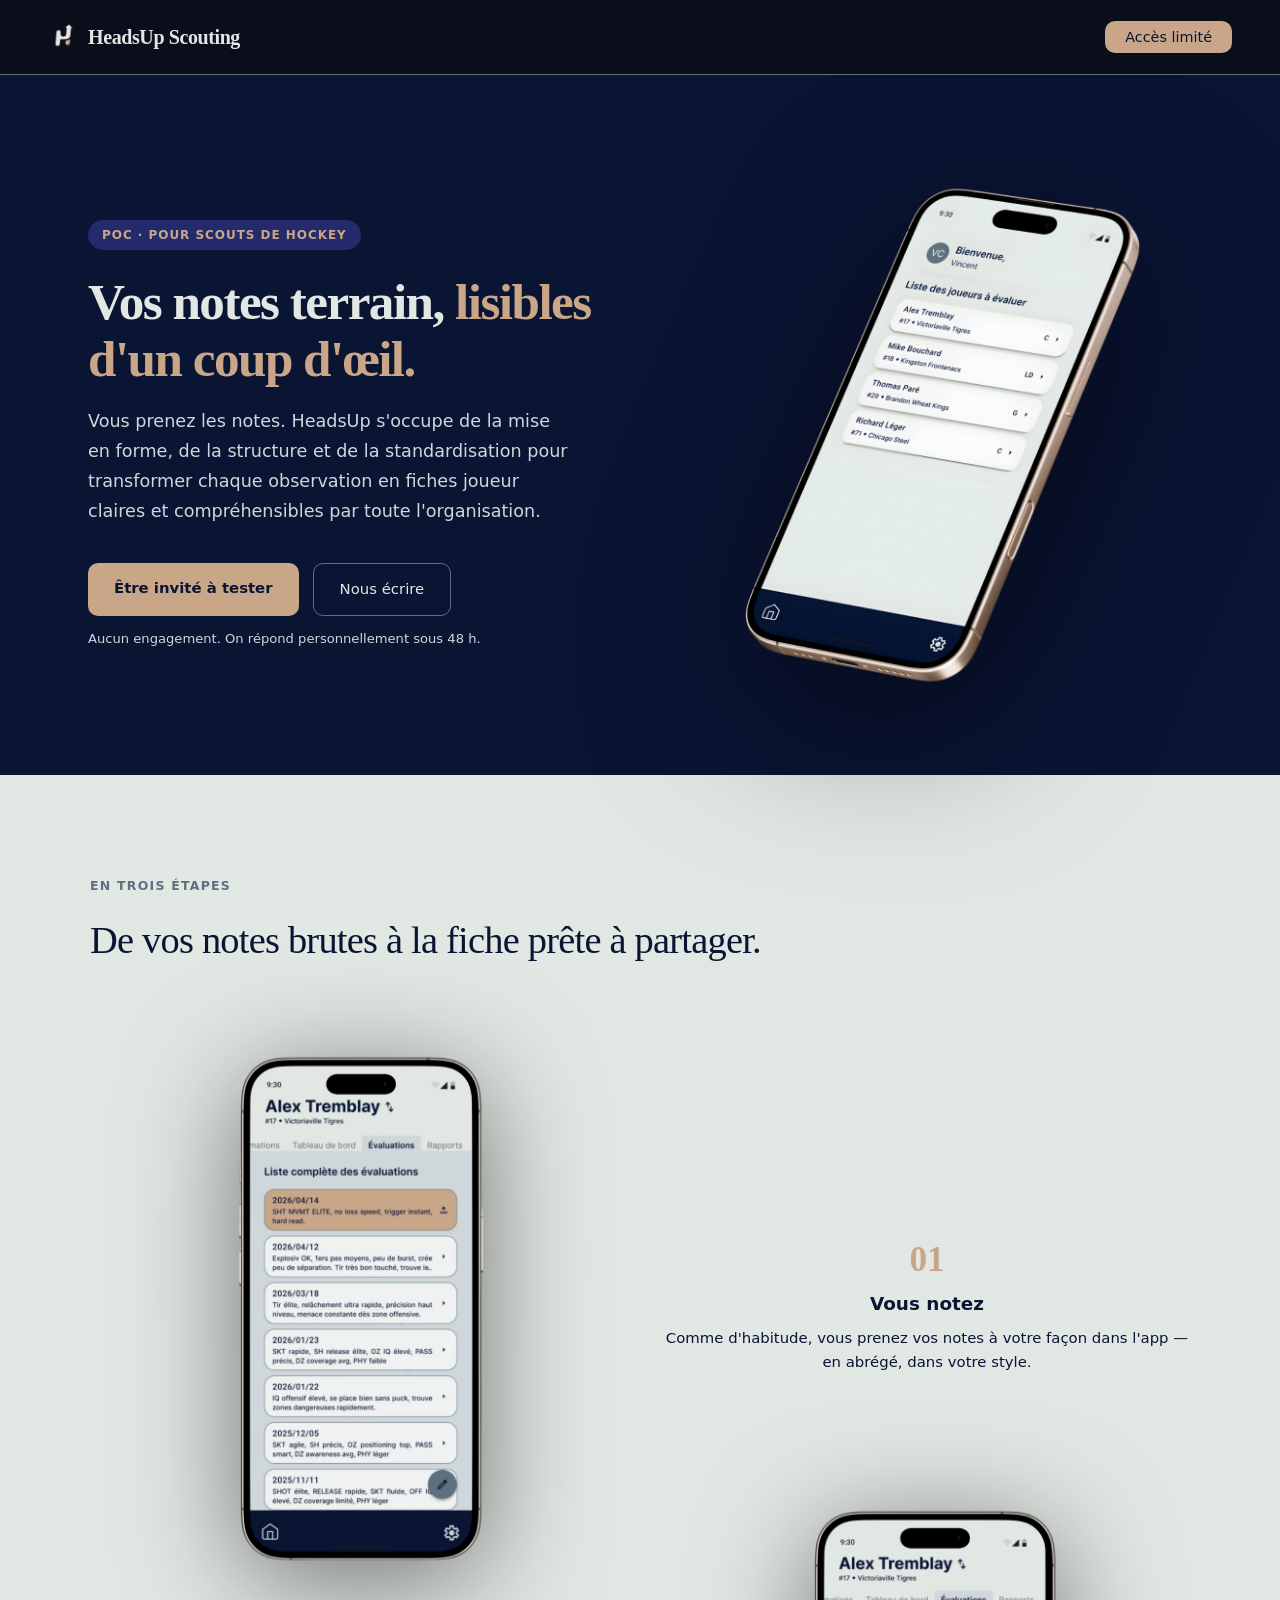
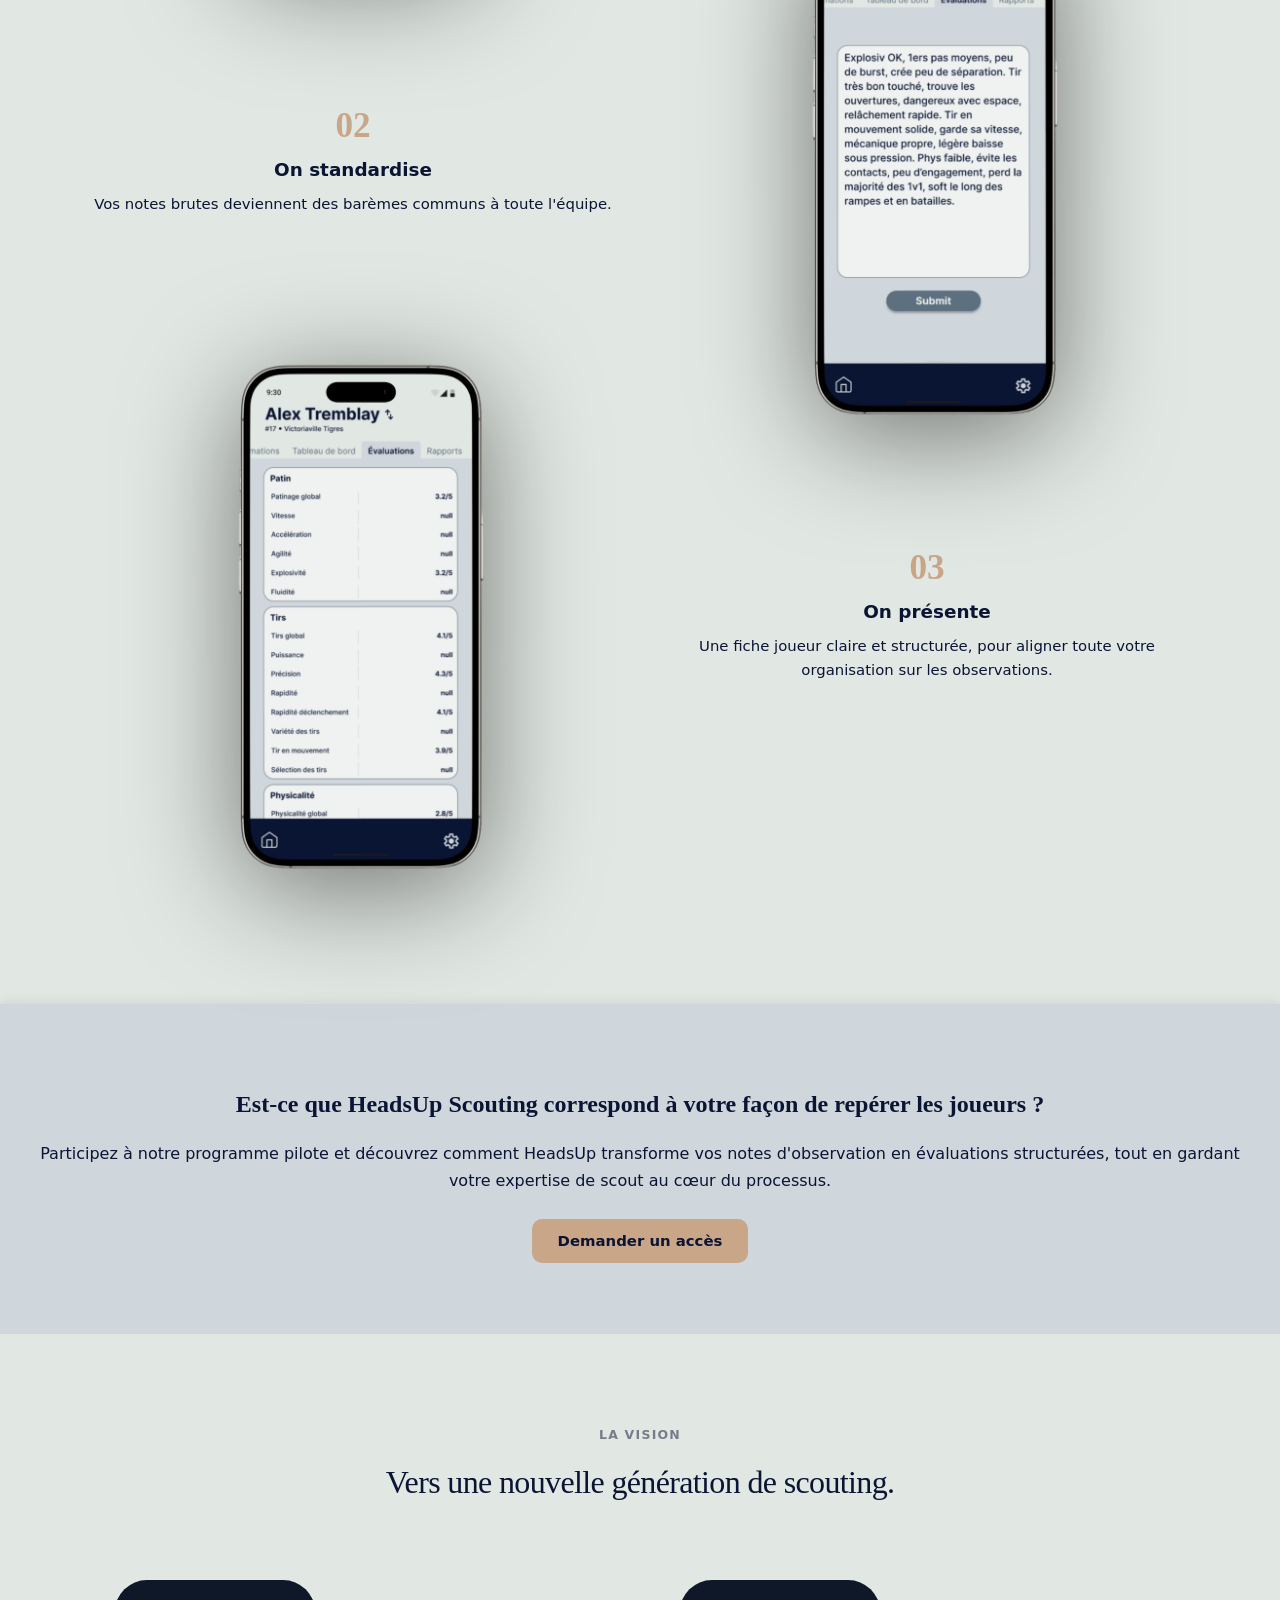
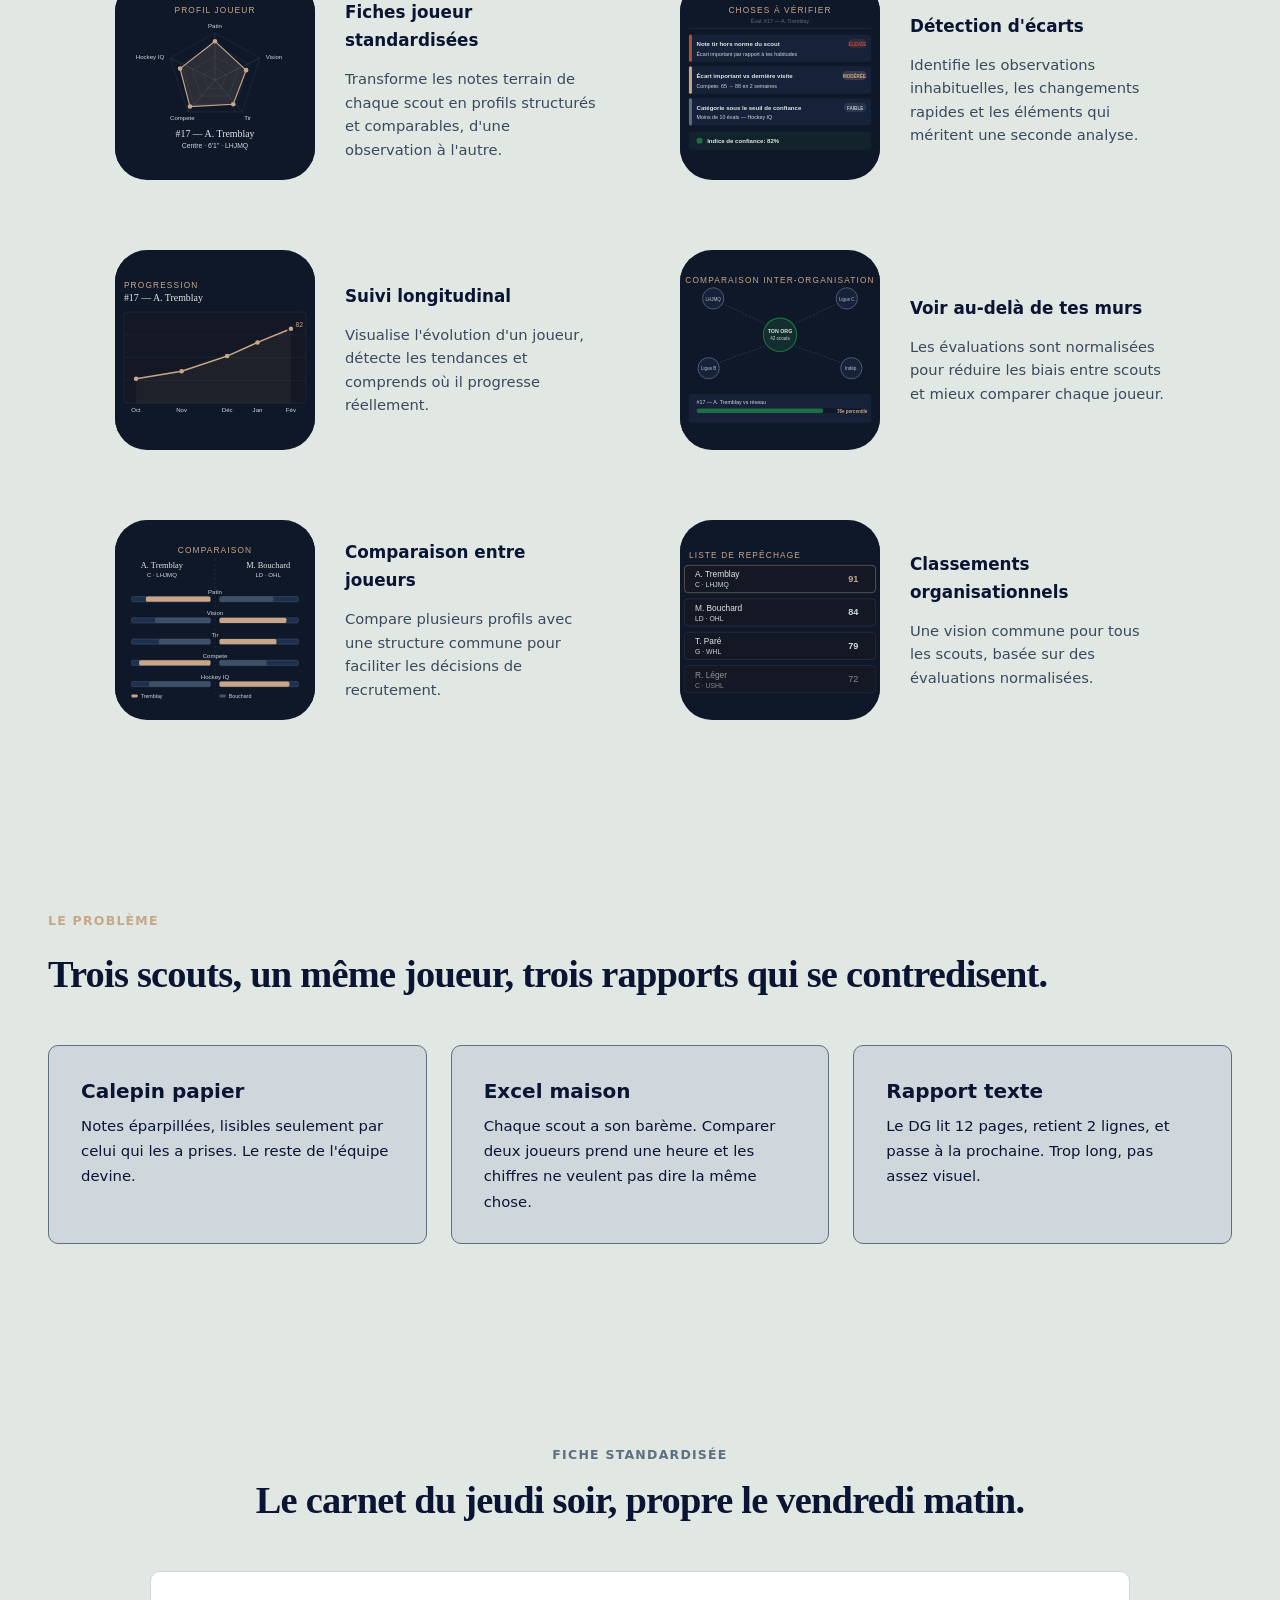
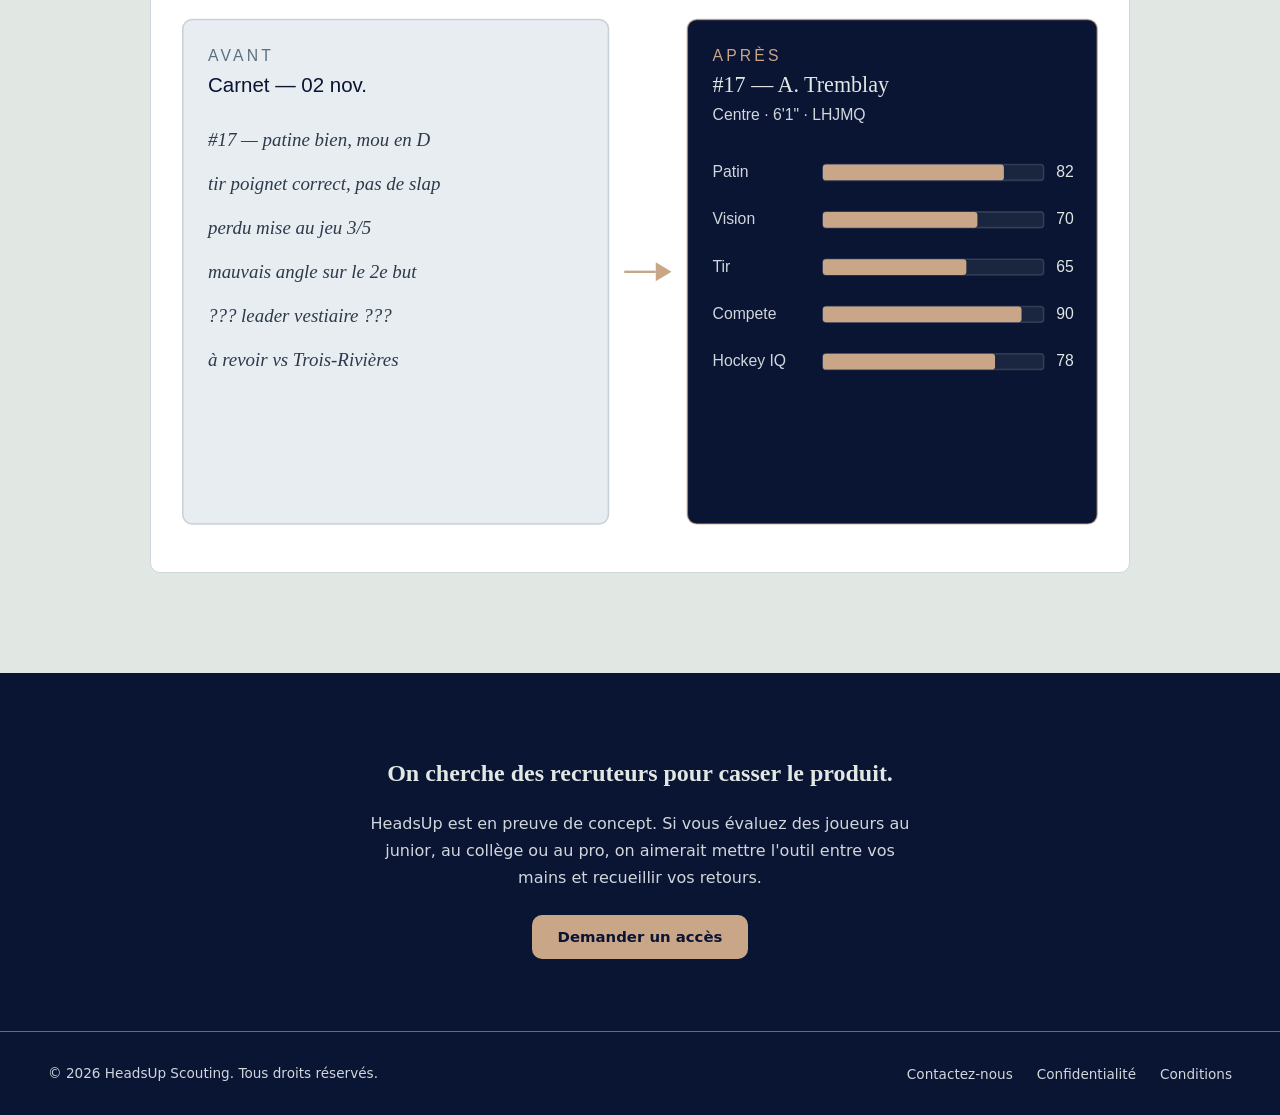
==== index.html @ a38ce92a "fix/landingPageRemovedSlideShow" ====
<!DOCTYPE html>
<html lang="fr">
<head>
  <meta charset="UTF-8" />
  <meta name="viewport" content="width=device-width, initial-scale=1.0" />
  <title>HeadsUp Scouting</title>
  <link rel="stylesheet" href="client/css/base.css">
  <link rel="stylesheet" href="client/css/landing.css">
  <link rel="icon" href="client/image/Favicon180x180.png">
</head>
<body>

  <nav>
    <a class="logo" href="index.html">
      <img src="client/image/HUSDarkSmallTransparentLogo.png" alt="HeadsUp Scouting logo">
      HeadsUp Scouting
    </a>
    <ul class="nav-links">
      <li><a href="request-access.html" class="nav-cta">Accès limité</a></li>
    </ul>
  </nav>

  <!-- ═══ HERO ═══════════════════════════════════════════════════════ -->
  <section class="hero-split">
    <div class="hero-content">
      <div class="badge">POC · Pour scouts de hockey</div>
      <h1>Vos notes terrain, <span>lisibles d'un coup d'œil.</span></h1>
      <p>Vous prenez les notes. HeadsUp s'occupe de la mise en forme, de la structure et de la standardisation pour transformer chaque observation en fiches joueur claires et compréhensibles par toute l'organisation.</p>
      <div class="cta-group">
        <a href="request-access.html" class="btn-primary">Être invité à tester</a>
        <a href="contact.html" class="btn-secondary">Nous écrire</a>
      </div>
      <p class="hero-note">Aucun engagement. On répond personnellement sous 48 h.</p>
    </div>
    <div class="hero-visual">
      <img src="client/image/Phone_Home_Page.png" alt="Aperçu de l'application HeadsUp Scouting" class="hero-phone" />
    </div>
  </section>
  

  <hr />

    <!-- ═══ COMMENT ═════════════════════════════════════════════════════ -->
  <section class="section section--dark" id="comment">
    <div class="section-label">En trois étapes</div>
    <div class="section-title">De vos notes brutes à la fiche prête à partager.</div>
    <div class="steps-flow">
 
      <div class="step">
        <img class="step-img step-img--left" src="client/image/listEval.png" alt="Étape prise de notes" />
        <div class="step-text">
          <div class="step-num">01</div>
          <h3>Vous notez</h3>
          <p>Comme d'habitude, vous prenez vos notes à votre façon dans l'app — en abrégé, dans votre style.</p>
        </div>
      </div>
 
      <div class="step">
        <div class="step-text">
          <div class="step-num">02</div>
          <h3>On standardise</h3>
          <p>Vos notes brutes deviennent des barèmes communs à toute l'équipe.</p>
        </div>
        <img class="step-img step-img--right" src="client/image/raw.png" alt="Étape standardisation" />
      </div>
 
      <div class="step">
        <img class="step-img step-img--left" src="client/image/rawReview.png" alt="Étape présentation" />
        <div class="step-text">
          <div class="step-num">03</div>
          <h3>On présente</h3>
          <p>Une fiche joueur claire et structurée, pour aligner toute votre organisation sur les observations.</p>
        </div>
      </div>
    </div>
  </section>
 
  <hr />

    <!-- ═══ CTA ══════════════════════════════════════════════════════════ -->
  <section class="cta-band-light">
    <div class="cta-content">
      <h2><strong>Est-ce que HeadsUp Scouting correspond à votre façon de repérer les joueurs ?</strong></h2>
      <p>Participez à notre programme pilote et découvrez comment HeadsUp transforme vos notes d'observation en évaluations structurées, tout en gardant votre expertise de scout au cœur du processus.</p>
      <a href="request-access.html" class="btn-primary">Demander un accès</a>
    </div>
  </section>
    
  <hr />

<!-- ═══ VISION FEATURES ═════════════════════════════════════ -->

<section class="vision-section">
  <div class="vision-label">
    La vision
  </div>
  <div class="vision-title">
    Vers une nouvelle génération de scouting.
  </div>
  <div class="features-grid">
    <!-- FEATURE 1 -->
    <div class="feature-card">
      <div class="feature-visual">
        <div class="feature-circle">
          <!-- TON SVG RADAR ICI -->
              <svg viewBox="0 0 280 220" xmlns="http://www.w3.org/2000/svg" style="width:100%;display:block;">
                <rect width="280" height="220" fill="#0F1829"/>
                <text x="140" y="22" text-anchor="middle" font-size="11" fill="#C9A688" font-family="Inter,sans-serif" letter-spacing="1.5">PROFIL JOUEUR</text>
 
                <!-- Centre -->
                <!-- Axes (branches) du centre vers chaque sommet -->
                <!-- cx=140, cy=110 (centre décalé vers le haut pour laisser place au texte bas) -->
                <!-- 5 axes : haut, droite-haut, droite-bas, gauche-bas, gauche-haut -->
                <!-- Rayon max = 62 -->
                <!-- Points (angle de départ = -90°, sens horaire) :
                     Patin     : 140, 48   (top)
                     Vision    : 199, 81   (+72°)
                     Tir       : 176, 152  (+144°)
                     Compete   : 104, 152  (+216°)
                     Hockey IQ : 81,  81   (+288°)
                -->
                <g stroke="#5D707F" stroke-opacity="0.35" stroke-width="1">
                  <line x1="140" y1="110" x2="140" y2="48"/>
                  <line x1="140" y1="110" x2="199" y2="81"/>
                  <line x1="140" y1="110" x2="176" y2="152"/>
                  <line x1="140" y1="110" x2="104" y2="152"/>
                  <line x1="140" y1="110" x2="81"  y2="81"/>
                </g>
 
                <!-- Cercles de référence (25%, 50%, 75%, 100%) -->
                <g fill="none" stroke="#5D707F" stroke-opacity="0.2" stroke-width="1">
                  <!-- 25% -->
                  <polygon points="140,94 155,103 149,121 131,121 125,103" />
                  <!-- 50% -->
                  <polygon points="140,79 170,96 159,131 121,131 110,96" />
                  <!-- 75% -->
                  <polygon points="140,63 184,89 168,142 112,142 96,89" />
                  <!-- 100% -->
                  <polygon points="140,48 199,81 176,152 104,152 81,81" />
                </g>
 
                <!-- Données joueur (approximation des scores: Patin 82, Vision 70, Tir 65, Compete 90, HockeyIQ 78) -->
                <!-- Interpolation linéaire sur r=62 : score/100 * 62 -->
                <!-- Patin 82  → r=50.8 : 140, 110-50.8 = 140,59  -->
                <!-- Vision 70 → r=43.4 : 140+43.4*sin72=140+41.3=181, 110-43.4*cos72=110-13.4=97 -->
                <!-- Tir 65    → r=40.3 : 140+40.3*sin144=140+23.7=164, 110+40.3*cos36... -->
                <!-- Utiliser coordonnées polaires exactes :
                     Patin 82: (140, 110-51) = (140,59)
                     Vision 70: (140+43*0.951, 110-43*0.309) = (181,97)
                     Tir 65: (140+40*0.588, 110+40*0.809) = (164,142)
                     Compete 90: (140-56*0.588, 110+56*0.809) = (107,155) → clamp à périmètre
                     HockeyIQ 78: (140-48*0.951, 110-48*0.309) = (94,95)
                -->
                <polygon
                  points="140,59 181,97 164,142 107,145 94,95"
                  fill="#C9A688" fill-opacity="0.15"
                  stroke="#C9A688" stroke-width="1.5"
                />
 
                <!-- Points sur les axes -->
                <circle cx="140" cy="59"  r="3" fill="#C9A688"/>
                <circle cx="181" cy="97"  r="3" fill="#C9A688"/>
                <circle cx="164" cy="142" r="3" fill="#C9A688"/>
                <circle cx="107" cy="145" r="3" fill="#C9A688"/>
                <circle cx="94"  cy="95"  r="3" fill="#C9A688"/>
 
                <!-- Labels axes -->
                <text x="140" y="41"  text-anchor="middle" font-size="8" fill="#D0D7DC" font-family="Inter,sans-serif">Patin</text>
                <text x="207" y="82"  text-anchor="start"  font-size="8" fill="#D0D7DC" font-family="Inter,sans-serif">Vision</text>
                <text x="183" y="163" text-anchor="middle" font-size="8" fill="#D0D7DC" font-family="Inter,sans-serif">Tir</text>
                <text x="97"  y="163" text-anchor="middle" font-size="8" fill="#D0D7DC" font-family="Inter,sans-serif">Compete</text>
                <text x="73"  y="82"  text-anchor="end"    font-size="8" fill="#D0D7DC" font-family="Inter,sans-serif">Hockey IQ</text>
 
                <!-- Nom joueur -->
                <text x="140" y="185" text-anchor="middle" font-size="13" fill="#E1E7E3" font-family="Georgia,serif">#17 — A. Tremblay</text>
                <text x="140" y="200" text-anchor="middle" font-size="9"  fill="#D0D7DC" font-family="Inter,sans-serif">Centre · 6'1" · LHJMQ</text>
              </svg>
        </div>
      </div>
      <div class="feature-content">
        <h3>
          Fiches joueur standardisées
        </h3>
        <p>
          Transforme les notes terrain de chaque scout
          en profils structurés et comparables,
          d'une observation à l'autre.
        </p>
      </div>
    </div>

    <!-- FEATURE 2 -->
    <div class="feature-card">
      <div class="feature-visual">
        <div class="feature-circle">
<svg viewBox="0 0 280 220" xmlns="http://www.w3.org/2000/svg" style="width:100%;display:block;">
                <rect width="280" height="220" fill="#0F1829"/>
                <text x="140" y="22" text-anchor="middle" font-size="11" fill="#C9A688" font-family="Inter,sans-serif" letter-spacing="1.5">CHOSES À VÉRIFIER</text>

                <!-- Sous-titre contextuel -->
                <text x="140" y="35" text-anchor="middle" font-size="7" fill="#5D707F" font-family="Inter,sans-serif">Éval. #17 — A. Tremblay</text>

                <!-- Ligne séparatrice -->
                <line x1="20" y1="42" x2="260" y2="42" stroke="#5D707F" stroke-opacity="0.25" stroke-width="1"/>

                <!-- Carte anomalie 1 : priorité élevée -->
                <g>
                  <rect x="20" y="50" width="240" height="36" rx="4" fill="#16213A"/>
                  <rect x="20" y="50" width="4" height="36" rx="2" fill="#B0503C"/>
                  <rect x="230" y="56" width="24" height="12" rx="6" fill="#B0503C" fill-opacity="0.2"/>
                  <text x="242" y="65" text-anchor="middle" font-size="6" fill="#B0503C" font-family="Inter,sans-serif" font-weight="600">ÉLEVÉE</text>
                  <text x="30" y="65" font-size="8" fill="#E1E7E3" font-family="Inter,sans-serif" font-weight="600">Note tir hors norme du scout</text>
                  <text x="30" y="78" font-size="7" fill="#D0D7DC" font-family="Inter,sans-serif">Écart important par rapport à tes habitudes</text>
                </g>

                <!-- Carte anomalie 2 : priorité modérée -->
                <g>
                  <rect x="20" y="92" width="240" height="36" rx="4" fill="#16213A"/>
                  <rect x="20" y="92" width="4" height="36" rx="2" fill="#C9A688"/>
                  <rect x="222" y="98" width="32" height="12" rx="6" fill="#C9A688" fill-opacity="0.2"/>
                  <text x="238" y="107" text-anchor="middle" font-size="6" fill="#C9A688" font-family="Inter,sans-serif" font-weight="600">MODÉRÉE</text>
                  <text x="30" y="107" font-size="8" fill="#E1E7E3" font-family="Inter,sans-serif" font-weight="600">Écart important vs dernière visite</text>
                  <text x="30" y="120" font-size="7" fill="#D0D7DC" font-family="Inter,sans-serif">Compete: 65 → 88 en 2 semaines</text>
                </g>

                <!-- Carte anomalie 3 : faible / à surveiller -->
                <g>
                  <rect x="20" y="134" width="240" height="36" rx="4" fill="#16213A"/>
                  <rect x="20" y="134" width="4" height="36" rx="2" fill="#5D707F"/>
                  <rect x="224" y="140" width="30" height="12" rx="6" fill="#5D707F" fill-opacity="0.25"/>
                  <text x="239" y="149" text-anchor="middle" font-size="6" fill="#B8C2C8" font-family="Inter,sans-serif" font-weight="600">FAIBLE</text>
                  <text x="30" y="149" font-size="8" fill="#E1E7E3" font-family="Inter,sans-serif" font-weight="600">Catégorie sous le seuil de confiance</text>
                  <text x="30" y="162" font-size="7" fill="#D0D7DC" font-family="Inter,sans-serif">Moins de 10 évals — Hockey IQ</text>
                </g>

                <!-- Bandeau confiance globale -->
                <rect x="20" y="178" width="240" height="24" rx="4" fill="#1D6F42" fill-opacity="0.15"/>
                <circle cx="34" cy="190" r="4" fill="#1D6F42"/>
                <text x="44" y="193" font-size="8" fill="#E1E7E3" font-family="Inter,sans-serif" font-weight="600">Indice de confiance: 82%</text>
              </svg>
        </div>
      </div>
      <div class="feature-content">
        <h3>
          Détection d'écarts
        </h3>
        <p>
          Identifie les observations inhabituelles,
          les changements rapides et les éléments
          qui méritent une seconde analyse.
        </p>
      </div>
    </div>

    <!-- FEATURE 3 -->
    <div class="feature-card">
      <div class="feature-visual">
        <div class="feature-circle">
          <svg viewBox="0 0 280 220" xmlns="http://www.w3.org/2000/svg" style="width:100%;display:block;">
                <rect width="280" height="220" fill="#0F1829"/>
                <text x="20" y="28" font-size="11" fill="#C9A688" font-family="Inter,sans-serif" letter-spacing="1.5">PROGRESSION</text>
                <text x="20" y="46" font-size="13" fill="#E1E7E3" font-family="Georgia,serif">#17 — A. Tremblay</text>
                <!-- Chart area -->
                <rect x="20" y="60" width="240" height="120" rx="4" fill="#141824" stroke="#5D707F" stroke-opacity="0.2"/>
                <!-- Grid lines -->
                <line x1="20" y1="90" x2="260" y2="90" stroke="#5D707F" stroke-opacity="0.15"/>
                <line x1="20" y1="120" x2="260" y2="120" stroke="#5D707F" stroke-opacity="0.15"/>
                <line x1="20" y1="150" x2="260" y2="150" stroke="#5D707F" stroke-opacity="0.15"/>
                <!-- Line chart -->
                <polyline points="36,148 96,138 156,118 196,100 240,82" fill="none" stroke="#C9A688" stroke-width="2" stroke-linejoin="round"/>
                <circle cx="36" cy="148" r="3" fill="#C9A688"/>
                <circle cx="96" cy="138" r="3" fill="#C9A688"/>
                <circle cx="156" cy="118" r="3" fill="#C9A688"/>
                <circle cx="196" cy="100" r="3" fill="#C9A688"/>
                <circle cx="240" cy="82" r="4" fill="#C9A688" stroke="#0F1829" stroke-width="2"/>
                <!-- Area fill -->
                <polygon points="36,148 96,138 156,118 196,100 240,82 240,180 36,180" fill="#C9A688" fill-opacity="0.06"/>
                <!-- Labels -->
                <text x="36" y="192" text-anchor="middle" font-size="8" fill="#D0D7DC" font-family="Inter,sans-serif">Oct</text>
                <text x="96" y="192" text-anchor="middle" font-size="8" fill="#D0D7DC" font-family="Inter,sans-serif">Nov</text>
                <text x="156" y="192" text-anchor="middle" font-size="8" fill="#D0D7DC" font-family="Inter,sans-serif">Déc</text>
                <text x="196" y="192" text-anchor="middle" font-size="8" fill="#D0D7DC" font-family="Inter,sans-serif">Jan</text>
                <text x="240" y="192" text-anchor="middle" font-size="8" fill="#D0D7DC" font-family="Inter,sans-serif">Fév</text>
                <text x="246" y="80" font-size="9" fill="#C9A688" font-family="Inter,sans-serif">82</text>
              </svg>
        </div>
      </div>
      <div class="feature-content">
        <h3>
          Suivi longitudinal
        </h3>
        <p>
          Visualise l'évolution d'un joueur,
          détecte les tendances et comprends
          où il progresse réellement.
        </p>
      </div>
    </div>

        <!-- FEATURE 6 -->
    <div class="feature-card">
      <div class="feature-visual">
        <div class="feature-circle">
              <svg viewBox="0 0 280 220" xmlns="http://www.w3.org/2000/svg" style="width:100%;display:block;">
                <rect width="280" height="220" fill="#0F1829"/>
                <text x="140" y="22" text-anchor="middle" font-size="11" fill="#C9A688" font-family="Inter,sans-serif" letter-spacing="1.5">COMPARAISON INTER-ORGANISATION</text>

                <!-- Noeud central : ton organisation -->
                <circle cx="140" cy="90" r="22" fill="#1D6F42" fill-opacity="0.25" stroke="#1D6F42" stroke-width="1.5"/>
                <text x="140" y="87" text-anchor="middle" font-size="7" fill="#E1E7E3" font-family="Inter,sans-serif" font-weight="600">TON ORG</text>
                <text x="140" y="97" text-anchor="middle" font-size="6" fill="#D0D7DC" font-family="Inter,sans-serif">42 scouts</text>

                <!-- Lignes de connexion vers autres organisations -->
                <g stroke="#5D707F" stroke-opacity="0.4" stroke-width="1" stroke-dasharray="3,2">
                  <line x1="120" y1="75" x2="62" y2="48"/>
                  <line x1="120" y1="105" x2="55" y2="128"/>
                  <line x1="160" y1="75" x2="218" y2="48"/>
                  <line x1="160" y1="105" x2="225" y2="128"/>
                </g>

                <!-- Noeuds organisations partenaires -->
                <circle cx="52" cy="42" r="14" fill="#16213A" stroke="#5D707F" stroke-width="1"/>
                <text x="52" y="45" text-anchor="middle" font-size="6" fill="#B8C2C8" font-family="Inter,sans-serif">LHJMQ</text>

                <circle cx="46" cy="134" r="14" fill="#16213A" stroke="#5D707F" stroke-width="1"/>
                <text x="46" y="137" text-anchor="middle" font-size="6" fill="#B8C2C8" font-family="Inter,sans-serif">Ligue B</text>

                <circle cx="228" cy="42" r="14" fill="#16213A" stroke="#5D707F" stroke-width="1"/>
                <text x="228" y="45" text-anchor="middle" font-size="6" fill="#B8C2C8" font-family="Inter,sans-serif">Ligue C</text>

                <circle cx="234" cy="134" r="14" fill="#16213A" stroke="#5D707F" stroke-width="1"/>
                <text x="234" y="137" text-anchor="middle" font-size="6" fill="#B8C2C8" font-family="Inter,sans-serif">Indép.</text>

                <!-- Barre de comparaison en bas -->
                <rect x="20" y="168" width="240" height="38" rx="4" fill="#16213A"/>
                <text x="30" y="181" font-size="7" fill="#D0D7DC" font-family="Inter,sans-serif">#17 — A. Tremblay vs réseau</text>

                <rect x="30" y="187" width="220" height="6" rx="3" fill="#0F1829"/>
                <rect x="30" y="187" width="167" height="6" rx="3" fill="#1D6F42"/>
                <text x="255" y="193" text-anchor="end" font-size="6" fill="#C9A688" font-family="Inter,sans-serif" font-weight="600">76e percentile</text>
              </svg>
        </div>
      </div>
      <div class="feature-content">
        <h3>
          Voir au-delà de tes murs
        </h3>
        <p>
         Les évaluations sont normalisées pour réduire les biais entre scouts et mieux comparer chaque joueur.
        </p>
      </div>
    </div>

    <!-- FEATURE 4 -->
    <div class="feature-card">
      <div class="feature-visual">
        <div class="feature-circle">
          <!-- SVG comparaison -->
                        <svg viewBox="0 0 280 220" xmlns="http://www.w3.org/2000/svg" style="width:100%;display:block;">
                <rect width="280" height="220" fill="#0F1829"/>
                <text x="140" y="22" text-anchor="middle" font-size="11" fill="#C9A688" font-family="Inter,sans-serif" letter-spacing="1.5">COMPARAISON</text>
                <!-- Deux colonnes joueurs -->
                <text x="70" y="42" text-anchor="middle" font-size="11" fill="#E1E7E3" font-family="Georgia,serif">A. Tremblay</text>
                <text x="70" y="54" text-anchor="middle" font-size="8" fill="#D0D7DC" font-family="Inter,sans-serif">C · LHJMQ</text>
                <text x="210" y="42" text-anchor="middle" font-size="11" fill="#E1E7E3" font-family="Georgia,serif">M. Bouchard</text>
                <text x="210" y="54" text-anchor="middle" font-size="8" fill="#D0D7DC" font-family="Inter,sans-serif">LD · OHL</text>
                <!-- Divider -->
                <line x1="140" y1="30" x2="140" y2="210" stroke="#5D707F" stroke-opacity="0.25" stroke-width="1" stroke-dasharray="3,3"/>
                <!-- Attributs + barres dos-à-dos -->
                <!-- Barres gauche : partent du centre (x=134) vers la gauche -->
                <!-- Barres droite : partent du centre (x=146) vers la droite -->
                <!-- Patin : Tremblay 82 > Bouchard 68 → Tremblay gagne -->
                <text x="140" y="76" text-anchor="middle" font-size="8" fill="#D0D7DC" font-family="Inter,sans-serif">Patin</text>
                <rect x="30" y="79" width="104" height="7" rx="2" fill="#1E3050" stroke="#5D707F" stroke-opacity="0.4"/>
                <rect x="49" y="79" width="85" height="7" rx="2" fill="#C9A688"/><!-- Tremblay 82, gagne, couleur accent, ancré à droite -->
                <rect x="146" y="79" width="104" height="7" rx="2" fill="#1E3050" stroke="#5D707F" stroke-opacity="0.4"/>
                <rect x="146" y="79" width="71" height="7" rx="2" fill="#5D707F" fill-opacity="0.5"/><!-- Bouchard 68, perd -->
 
                <!-- Vision : Tremblay 70 < Bouchard 85 → Bouchard gagne -->
                <text x="140" y="104" text-anchor="middle" font-size="8" fill="#D0D7DC" font-family="Inter,sans-serif">Vision</text>
                <rect x="30" y="107" width="104" height="7" rx="2" fill="#1E3050" stroke="#5D707F" stroke-opacity="0.4"/>
                <rect x="61" y="107" width="73" height="7" rx="2" fill="#5D707F" fill-opacity="0.5"/><!-- Tremblay 70, perd -->
                <rect x="146" y="107" width="104" height="7" rx="2" fill="#1E3050" stroke="#5D707F" stroke-opacity="0.4"/>
                <rect x="146" y="107" width="88" height="7" rx="2" fill="#C9A688"/><!-- Bouchard 85, gagne -->
 
                <!-- Tir : Tremblay 65 < Bouchard 72 → Bouchard gagne -->
                <text x="140" y="132" text-anchor="middle" font-size="8" fill="#D0D7DC" font-family="Inter,sans-serif">Tir</text>
                <rect x="30" y="135" width="104" height="7" rx="2" fill="#1E3050" stroke="#5D707F" stroke-opacity="0.4"/>
                <rect x="66" y="135" width="68" height="7" rx="2" fill="#5D707F" fill-opacity="0.5"/><!-- Tremblay 65, perd -->
                <rect x="146" y="135" width="104" height="7" rx="2" fill="#1E3050" stroke="#5D707F" stroke-opacity="0.4"/>
                <rect x="146" y="135" width="75" height="7" rx="2" fill="#C9A688"/><!-- Bouchard 72, gagne -->
 
                <!-- Compete : Tremblay 90 > Bouchard 60 → Tremblay gagne -->
                <text x="140" y="160" text-anchor="middle" font-size="8" fill="#D0D7DC" font-family="Inter,sans-serif">Compete</text>
                <rect x="30" y="163" width="104" height="7" rx="2" fill="#1E3050"stroke="#5D707F" stroke-opacity="0.4"/>
                <rect x="40" y="163" width="94" height="7" rx="2" fill="#C9A688"/><!-- Tremblay 90, gagne -->
                <rect x="146" y="163" width="104" height="7" rx="2" fill="#1E3050" stroke="#5D707F" stroke-opacity="0.4"/>
                <rect x="146" y="163" width="62" height="7" rx="2" fill="#5D707F" fill-opacity="0.5"/><!-- Bouchard 60, perd -->
 
                <!-- Hockey IQ : Tremblay 78 < Bouchard 88 → Bouchard gagne -->
                <text x="140" y="188" text-anchor="middle" font-size="8" fill="#D0D7DC" font-family="Inter,sans-serif">Hockey IQ</text>
                <rect x="30" y="191" width="104" height="7" rx="2" fill="#1E3050" stroke="#5D707F" stroke-opacity="0.4"/>
                <rect x="53" y="191" width="81" height="7" rx="2" fill="#5D707F" fill-opacity="0.5"/><!-- Tremblay 78, perd -->
                <rect x="146" y="191" width="104" height="7" rx="2" fill="#1E3050" stroke="#5D707F" stroke-opacity="0.4"/>
                <rect x="146" y="191" width="92" height="7" rx="2" fill="#C9A688" /><!-- Bouchard 88, gagne -->
                <!-- Légende -->
                <rect x="30" y="208" width="8" height="4" rx="1" fill="#C9A688"/>
                <text x="42" y="213" font-size="7" fill="#D0D7DC" font-family="Inter,sans-serif">Tremblay</text>
                <rect x="146" y="208" width="8" height="4" rx="1" fill="#5D707F" fill-opacity="0.7"/>
                <text x="158" y="213" font-size="7" fill="#D0D7DC" font-family="Inter,sans-serif">Bouchard</text>
              </svg>
        </div>
      </div>
      <div class="feature-content">
        <h3>
          Comparaison entre joueurs
        </h3>
        <p>
          Compare plusieurs profils avec
          une structure commune pour faciliter
          les décisions de recrutement.
        </p>
      </div>
    </div>

    <!-- FEATURE 5 -->
    <div class="feature-card">
      <div class="feature-visual">
        <div class="feature-circle">
          <svg viewBox="0 0 280 220" xmlns="http://www.w3.org/2000/svg" style="width:100%;display:block;">
                <rect width="280" height="220" fill="#0F1829"/>
                <text x="20" y="28" font-size="11" fill="#C9A688" font-family="Inter,sans-serif" letter-spacing="1.5">LISTE DE REPÊCHAGE</text>
                <g font-family="Inter,sans-serif">
                  <rect x="14" y="38" width="252" height="36" rx="5" fill="#141824" stroke="#C9A688" stroke-opacity="0.5"/>
                  <text x="28" y="54" font-size="11" fill="#E1E7E3">A. Tremblay</text>
                  <text x="28" y="67" font-size="9" fill="#D0D7DC">C · LHJMQ</text>
                  <text x="230" y="60" font-size="12" fill="#C9A688" font-weight="bold">91</text>
                  <rect x="14" y="82" width="252" height="36" rx="5" fill="#141824" stroke="#5D707F" stroke-opacity="0.3"/>
                  <text x="28" y="98" font-size="11" fill="#E1E7E3">M. Bouchard</text>
                  <text x="28" y="111" font-size="9" fill="#D0D7DC">LD · OHL</text>
                  <text x="230" y="104" font-size="12" fill="#D0D7DC" font-weight="bold">84</text>
                  <rect x="14" y="126" width="252" height="36" rx="5" fill="#141824" stroke="#5D707F" stroke-opacity="0.3"/>
                  <text x="28" y="142" font-size="11" fill="#E1E7E3">T. Paré</text>
                  <text x="28" y="155" font-size="9" fill="#D0D7DC">G · WHL</text>
                  <text x="230" y="148" font-size="12" fill="#D0D7DC" font-weight="bold">79</text>
                  <rect x="14" y="170" width="252" height="36" rx="5" fill="#141824" stroke="#5D707F" stroke-opacity="0.2"/>
                  <text x="28" y="186" font-size="11" fill="#E1E7E3" opacity="0.6">R. Léger</text>
                  <text x="28" y="199" font-size="9" fill="#D0D7DC" opacity="0.6">C · USHL</text>
                  <text x="230" y="192" font-size="12" fill="#D0D7DC" opacity="0.6">72</text>
                </g>
              </svg>
        </div>
      </div>
      <div class="feature-content">
        <h3>
          Classements organisationnels
        </h3>
        <p>
          Une vision commune pour tous les scouts,
          basée sur des évaluations normalisées.
        </p>
      </div>
    </div>
  </div>
</section>

 <hr />

  <!-- ═══ PROBLÈME ════════════════════════════════════════════════════ -->
  <section class="section-probleme" id="probleme">
    <div class="probleme-inner">
      <div class="probleme-header">
        <div class="section-label">Le problème</div>
        <h2 class="probleme-title">Trois scouts, un même joueur, trois rapports qui se contredisent.</h2>
      </div>
      <div class="probleme-cards">
        <div class="probleme-card">
          <h3>Calepin papier</h3>
          <p>Notes éparpillées, lisibles seulement par celui qui les a prises. Le reste de l'équipe devine.</p>
        </div>
        <div class="probleme-card">
          <h3>Excel maison</h3>
          <p>Chaque scout a son barème. Comparer deux joueurs prend une heure et les chiffres ne veulent pas dire la même chose.</p>
        </div>
        <div class="probleme-card">
          <h3>Rapport texte</h3>
          <p>Le DG lit 12 pages, retient 2 lignes, et passe à la prochaine. Trop long, pas assez visuel.</p>
        </div>
      </div>
    </div>
  </section>

  <hr />

  <!-- ═══ FICHE STANDARDISÉE ══════════════════════════════════════════ -->
  <section class="section-fiche" id="fiche">
    <div class="fiche-inner">
      <div class="section-label">Fiche standardisée</div>
      <h2 class="fiche-title">Le carnet du jeudi soir, propre le vendredi matin.</h2>
      <div class="fiche-svg">
        <svg viewBox="0 0 600 360" aria-hidden="true">
          <rect x="10" y="20" width="270" height="320" rx="6" fill="#E8EDF2" stroke="#BFC8D0" stroke-opacity="0.8"/>
          <text x="26" y="46" font-size="10" font-family="Inter, sans-serif" fill="#5D707F" letter-spacing="2">AVANT</text>
          <text x="26" y="66" font-size="13" font-family="Inter, sans-serif" fill="#0A1433">Carnet — 02 nov.</text>
          <g font-family="Georgia, serif" font-size="12" fill="#2C3A4A" font-style="italic">
            <text x="26" y="100">#17 — patine bien, mou en D</text>
            <text x="26" y="128">tir poignet correct, pas de slap</text>
            <text x="26" y="156">perdu mise au jeu 3/5</text>
            <text x="26" y="184">mauvais angle sur le 2e but</text>
            <text x="26" y="212">??? leader vestiaire ???</text>
            <text x="26" y="240">à revoir vs Trois-Rivières</text>
          </g>
          <g transform="translate(290, 170)">
            <line x1="0" y1="10" x2="20" y2="10" stroke="#C9A688" stroke-width="1.5"/>
            <polygon points="20,4 30,10 20,16" fill="#C9A688"/>
          </g>
          <rect x="330" y="20" width="260" height="320" rx="6" fill="#0A1433" stroke="#C9A688" stroke-opacity="0.6"/>
          <text x="346" y="46" font-size="10" font-family="Inter, sans-serif" fill="#C9A688" letter-spacing="2">APRÈS</text>
          <text x="346" y="66" font-size="14" font-family="Georgia, serif" fill="#E1E7E3">#17 — A. Tremblay</text>
          <text x="346" y="84" font-size="10" font-family="Inter, sans-serif" fill="#D0D7DC">Centre · 6'1" · LHJMQ</text>
          <g font-family="Inter, sans-serif" font-size="10">
            <g transform="translate(346, 110)">
              <text x="0" y="10" fill="#D0D7DC">Patin</text>
              <rect x="70" y="2" width="140" height="10" rx="2" fill="#1A2540" stroke="#5D707F" stroke-opacity="0.4"/>
              <rect x="70" y="2" width="114.8" height="10" rx="2" fill="#C9A688"/>
              <text x="218" y="10" fill="#E1E7E3">82</text>
            </g>
            <g transform="translate(346, 140)">
              <text x="0" y="10" fill="#D0D7DC">Vision</text>
              <rect x="70" y="2" width="140" height="10" rx="2" fill="#1A2540" stroke="#5D707F" stroke-opacity="0.4"/>
              <rect x="70" y="2" width="98" height="10" rx="2" fill="#C9A688"/>
              <text x="218" y="10" fill="#E1E7E3">70</text>
            </g>
            <g transform="translate(346, 170)">
              <text x="0" y="10" fill="#D0D7DC">Tir</text>
              <rect x="70" y="2" width="140" height="10" rx="2" fill="#1A2540" stroke="#5D707F" stroke-opacity="0.4"/>
              <rect x="70" y="2" width="91" height="10" rx="2" fill="#C9A688"/>
              <text x="218" y="10" fill="#E1E7E3">65</text>
            </g>
            <g transform="translate(346, 200)">
              <text x="0" y="10" fill="#D0D7DC">Compete</text>
              <rect x="70" y="2" width="140" height="10" rx="2" fill="#1A2540" stroke="#5D707F" stroke-opacity="0.4"/>
              <rect x="70" y="2" width="126" height="10" rx="2" fill="#C9A688"/>
              <text x="218" y="10" fill="#E1E7E3">90</text>
            </g>
            <g transform="translate(346, 230)">
              <text x="0" y="10" fill="#D0D7DC">Hockey IQ</text>
              <rect x="70" y="2" width="140" height="10" rx="2" fill="#1A2540" stroke="#5D707F" stroke-opacity="0.4"/>
              <rect x="70" y="2" width="109.2" height="10" rx="2" fill="#C9A688"/>
              <text x="218" y="10" fill="#E1E7E3">78</text>
            </g>
          </g>
        </svg>
      </div>

    </div>
  </section>
 
  <hr />

  <!-- ═══ CTA ══════════════════════════════════════════════════════════ -->
  <div class="cta-band">
    <h2>On cherche des recruteurs pour casser le produit.</h2>
    <p>HeadsUp est en preuve de concept. Si vous évaluez des joueurs au junior, au collège ou au pro, on aimerait mettre l'outil entre vos mains et recueillir vos retours.</p>
    <a href="request-access.html" class="btn-primary">Demander un accès</a>
  </div>

  <footer>
    <span>© 2026 HeadsUp Scouting. Tous droits réservés.</span>
    <ul class="footer-links">
      <li><a href="contact.html">Contactez-nous</a></li>
      <li><a href="privacy.html">Confidentialité</a></li>
      <li><a href="terms.html">Conditions</a></li>
    </ul>
  </footer>
</body>
</html>
---- client/css/base.css ----
:root {
  --bg: #0A1433;
  --surface: #141824;
  --border: #5D707F;
  --accent: #C9A688;
  --accent-dim: #232B6C;
  --text: #E1E7E3;
  --text-dark:#0A1433;
  --muted: #D0D7DC;
  --radius: 10px;
  --font-display: 'Georgia', serif;
  --font-body: system-ui, -apple-system, sans-serif;
}

*,
*::before,
*::after {
  box-sizing: border-box;
  margin: 0;
  padding: 0;
}

html {
    scroll-behavior: smooth;
    scroll-padding-top: 110px;
}

body {
  background: var(--bg);
  color: var(--text);
  font-family: var(--font-body);
  font-size: 16px;
  line-height: 1.7;
}

/* NAV */
nav {
  display: flex;
  justify-content: space-between;
  align-items: center;
  padding: 20px 48px;
  border-bottom: 1px solid var(--border);
  position: sticky;
  top: 0;
  background: rgba(11, 15, 25, 0.92);
  backdrop-filter: blur(12px);
  z-index: 100;
}

.logo {
  display: flex;
  align-items: center;
  gap: 10px;

  font-family: var(--font-display);
  font-size: 1.25rem;
  font-weight: bold;
  color: var(--text);
  text-decoration: none;
  letter-spacing: -0.02em;
}

.logo img {
  height: 30px;
  width: auto;
  display: block;
}


.nav-links {
  display: flex;
  gap: 32px;
  list-style: none;
}

.nav-links a {
  color: var(--muted);
  text-decoration: none;
  font-size: 0.9rem;
  transition: color 0.2s;
}

.nav-links a:hover {
  color: var(--text);
}

.nav-cta {
  background: var(--accent);
  color: var(--bg) !important;
  padding: 8px 20px;
  border-radius: var(--radius);
  font-weight: 500;
}

.nav-cta:hover {
  opacity: 0.88;
}

/* FOOTER */
footer {
  border-top: 1px solid var(--border);
  padding: 28px 48px;
  display: flex;
  justify-content: space-between;
  align-items: center;
  flex-wrap: wrap;
  gap: 12px;
}

footer span {
  color: var(--muted);
  font-size: 0.85rem;
}

.footer-links {
  display: flex;
  gap: 24px;
  list-style: none;
}

.footer-links a {
  color: var(--muted);
  text-decoration: none;
  font-size: 0.85rem;
  transition: color 0.2s;
}

.footer-links a:hover {
  color: var(--text);
}

/* FORM BASE (IMPORTANT pour contact.css) */
input,
select,
textarea {
  font-family: var(--font-body);
}

button {
  font-family: var(--font-body);
  cursor: pointer;
}

/* MOBILE */
@media (max-width: 768px) {
  nav {
    padding: 16px 20px;
  }

  .nav-links {
    display: none;
  }

  footer {
    flex-direction: column;
    text-align: center;
    padding: 24px 20px;
  }
}
---- client/css/landing.css ----
/* ══════════════════════════════════════════════════════
   HERO SPLIT
══════════════════════════════════════════════════════ */
.hero-split {
  max-width: 1200px;
  margin: 0 auto;
  padding: 100px 48px 80px;
  display: grid;
  grid-template-columns: 1fr 1fr;
  gap: 64px;
  align-items: center;
}

.hero-content {
  display: flex;
  flex-direction: column;
  align-items: flex-start;
  text-align: left;
}

.hero-content p {
  font-size: 1.1rem;
  color: var(--muted);
  max-width: 480px;
  margin: 0 0 36px;
}

.hero-content .hero-note {
  margin-top: 12px;
  font-size: 0.82rem;
  color: var(--muted);
  margin-bottom: 0;
}

.hero-visual {
  display: flex;
  justify-content: center;
  align-items: center;
}

.hero-phone {
  max-height: 560px;
  width: auto;
  max-width: 100%;
  filter: drop-shadow(0 40px 80px rgba(0,0,0,0.5));
}

/* ── Badge ── */
.badge {
  display: inline-block;
  background: var(--accent-dim);
  color: var(--accent);
  font-size: 0.75rem;
  font-weight: 600;
  letter-spacing: 0.08em;
  text-transform: uppercase;
  padding: 5px 14px;
  border-radius: 20px;
  margin-bottom: 24px;
}

h1 {
  font-family: var(--font-display);
  font-size: clamp(2.2rem, 4vw, 3.4rem);
  line-height: 1.1;
  letter-spacing: -0.03em;
  margin-bottom: 20px;
}

h1 span {
  color: var(--accent);
}

.cta-group {
  display: flex;
  gap: 14px;
  flex-wrap: wrap;
}

.btn-primary {
  background: var(--accent);
  color: var(--text-dark);
  padding: 13px 26px;
  border-radius: var(--radius);
  font-weight: 600;
  text-decoration: none;
  font-size: 0.93rem;
  transition: opacity 0.2s;
}

.btn-primary:hover { opacity: 0.85; }

.btn-secondary {
  background: transparent;
  color: var(--text);
  padding: 13px 26px;
  border-radius: var(--radius);
  border: 1px solid var(--border);
  font-weight: 500;
  text-decoration: none;
  font-size: 0.93rem;
}

.btn-secondary:hover { border-color: var(--accent); }

/* ══════════════════════════════════════════════════════
   VISION FEATURES
══════════════════════════════════════════════════════ */
.vision-section {

  background: var(--text);

  padding: 90px 48px;

}

.vision-label {
  text-align:center;
  font-size:.78rem;
  font-weight:600;
  text-transform:uppercase;
  letter-spacing:.1em;
  color:#0A1433;
  opacity:.5;
  margin-bottom:10px;
}

.vision-title {
  text-align:center;
  font-family:var(--font-display);
  font-size:clamp(1.5rem,2.5vw,2.2rem);
  color:#0A1433;
  letter-spacing:-.02em;
}

.features-grid {
  max-width:1050px;
  margin:70px auto 0;
  display:grid;
  grid-template-columns:repeat(2,1fr);
  gap:70px 80px;
}

.feature-card {
  display:flex;
  align-items:center;
  gap:30px;
}

.feature-circle {
  width:200px;
  height:200px;
  border-radius:16%;
  overflow:hidden;
  flex-shrink:0;
  background:#0F1829;
  padding-left: 15px;
  padding-right: 15px;
  padding-top: -15px;
  padding-bottom: -15px;
}

.feature-circle svg {
  width:100%;
  height:100%;
  transform:scale(1.25);
}

.feature-content h3 {
  margin:0 0 12px;
  color:#0A1433;
  font-size:1.05rem;
}

.feature-content p {
  margin:0;
  color:#3A4A5C;
  font-size:.92rem;
  line-height:1.6;
}

@media(max-width:900px){
  .features-grid {
    grid-template-columns:1fr;
    gap:45px;
  }
}

@media(max-width:600px){
  .vision-section {
    padding:70px 24px;
  }
  .feature-card {
    gap:20px;
  }
  .feature-circle {
    width:90px;
    height:90px;
  }
}

/* ══════════════════════════════════════════════════════
   SECTION PROBLÈME — titre à gauche, cards à droite
══════════════════════════════════════════════════════ */
.section-probleme {
  background: var(--text);
  padding: 100px 48px;
}

.probleme-inner {
  max-width: 1400px;
  margin: 0 auto;
  display: flex;
  flex-direction: column;
  gap: 48px;
}

.probleme-cards {
  display: grid;
  grid-template-columns: repeat(3, 1fr);
  gap: 24px;
  border: none;
  overflow: visible;
}

.probleme-header .section-label {
  font-size: 0.78rem;
  font-weight: 600;
  text-transform: uppercase;
  letter-spacing: 0.1em;
  color: var(--accent);
  margin-bottom: 20px;
}

.probleme-title {
  max-width: 100%; /* ou 100% si tu veux vraiment toute la largeur */
  font-family: var(--font-display);
  font-size: clamp(1.8rem, 3vw, 2.4rem);
  letter-spacing: -0.02em;
  line-height: 1.2;
  color: var(--bg);
}



.probleme-card {
  background: var(--muted);
  padding: 28px 32px;
  border: 1px solid var(--border);
  border-radius: var(--radius);
}

.probleme-card h3 {
  font-size: 1.25rem;
  margin-bottom: 6px;
  color: var(--bg);
}

.probleme-card p {
  color: var(--bg);
  font-size: 0.93rem;
}


/* ══════════════════════════════════════════════════════
   SECTION FICHE — centré, SVG pleine largeur
══════════════════════════════════════════════════════ */
.section-fiche {
  background: var(--text);
  padding: 100px 48px;
}

.fiche-inner {
  max-width: 980px;
  margin: 0 auto;
  text-align: center;
}

.section-fiche .section-label {
  font-size: 0.78rem;
  font-weight: 600;
  text-transform: uppercase;
  letter-spacing: 0.1em;
  color: var(--border);
  margin-bottom: 12px;
}

.fiche-title {
  font-family: var(--font-display);
  font-size: clamp(1.6rem, 3vw, 2.4rem);
  letter-spacing: -0.02em;
  color: #0A1433;
  margin-bottom: 48px;
  line-height: 1.2;
}

.fiche-svg {
  background: #fff;
  border: 1px solid #D0D7DC;
  border-radius: var(--radius);
  padding: 16px;
}

.fiche-svg svg {
  width: 100%;
  display: block;
}


/* ══════════════════════════════════════════════════════
   SECTION STEPS — gardé, dark bg
══════════════════════════════════════════════════════ */
.section--dark {
  background: var(--text);
  padding: 100px 48px;
}

.section--dark .section-label {
  font-size: 0.78rem;
  font-weight: 600;
  text-transform: uppercase;
  letter-spacing: 0.1em;
  color: var(--accent);
  margin-bottom: 12px;
  max-width: 1100px;
  margin-left: auto;
  margin-right: auto;
  color: var(--border);
}

.section--dark .section-title {
  font-family: var(--font-display);
  font-size: clamp(1.6rem, 3vw, 2.4rem);
  letter-spacing: -0.02em;
  margin-bottom: 48px;
  max-width: 1100px;
  margin-left: auto;
  margin-right: auto;
  color: #0A1433;
}

.section--dark .steps-flow {
  max-width: 1100px;
  margin: 0 auto;
}


@media (max-width: 900px) {
  .probleme-inner {
    grid-template-columns: 1fr;
    gap: 40px;
  }

  .section-probleme,
  .section-fiche,
  .section--dark {
    padding: 60px 20px;
  }
}


/* ══════════════════════════════════════════════════════
   ÉTAPES — img alternée gauche/droite, steps décalés
══════════════════════════════════════════════════════ */
.steps-flow {
  display: flex;
  flex-direction: column;
  gap: 0;
}

.step {
  display: grid;
  grid-template-columns: 1fr 1fr;
  align-items: center;
  gap: 48px;
  padding: 24px 0;
}

.step:nth-child(1) { margin-top: 0; }
.step:nth-child(2) { margin-top: -120px; }
.step:nth-child(3) { margin-top: -120px; }

/* Img à gauche = ordre naturel, img à droite = img en 2e */
.step-img--right {
  order: 2;
}

.step-img--left {
  order: 1;
}

.step-img--right ~ .step-text {
  order: 1;
}

.step-img--left ~ .step-text,
.step-text:has(~ .step-img--right) {
  order: 1;
}

.step-img {
  display: block;
  max-height: 580px;
  width: auto;
  max-width: 100%;
  filter: drop-shadow(0 20px 56px rgba(0,0,0,0.5));
  justify-self: center;
}

.step-text {
  text-align: center;
}

.step-num {
  font-family: var(--font-display);
  font-size: 2.2rem;
  color: var(--accent);
  font-weight: bold;
  line-height: 1;
  margin-bottom: 10px;
}

.step-text h3 {
  color: var(--bg);
  font-size: 1.15rem;
  margin-bottom: 8px;
}

.step-text p {
  color: var(--bg);
  font-size: 0.93rem;
  line-height: 1.6;
}

@media (max-width: 820px) {
  .step {
    grid-template-columns: 1fr;
    text-align: left;
    padding: 32px 0;
  }

  .step:nth-child(2),
  .step:nth-child(3) { margin-top: 0; }

  .step-img--left,
  .step-img--right {
    order: 0;
  }

  .step-text {
    text-align: left;
    order: 1 !important;
  }
}


/* ══════════════════════════════════════════════════════
   CTA BAND + FOOTER
══════════════════════════════════════════════════════ */
hr {
  border: none;
}

.cta-band,
.cta-band-light {
  text-align: center;
  padding: 80px 24px;
  margin: 0 auto;
}

.cta-band {
  max-width: 600px;
}

.cta-band-light {
  background-color: var(--muted);
  padding: 80px 24px;
  box-shadow: 0 -2px 12px rgba(0, 0, 0, 0.08);
}

.cta-content {
  margin: 0 auto;
  text-align: center;
}

/* Titres */
.cta-band h2,
.cta-band-light h2 {
  font-family: var(--font-display);
  margin-bottom: 16px;
}

.cta-band h2 {
  color: var(--text);
}

.cta-band-light h2 {
  color: var(--bg);
}

/* Paragraphes */
.cta-band p {
  color: var(--muted);
  margin-bottom: 32px;
}

.cta-band-light p {
  color: var(--bg);
  margin-bottom: 32px;
}


/* ══════════════════════════════════════════════════════
   RESPONSIVE
══════════════════════════════════════════════════════ */
@media (max-width: 900px) {
  .hero-split {
    grid-template-columns: 1fr;
    text-align: center;
  }

  .hero-content {
    align-items: center;
  }

  .hero-phone {
    max-height: 380px;
  }

  .slide {
    grid-template-columns: 1fr;
    text-align: center;
  }

  .slide-visual {
    display: flex;
    justify-content: center;
  }

  .slide-mock {
    max-width: 280px;
  }

   .probleme-cards {
    grid-template-columns: 1fr;
  }

  .step:nth-child(2),
  .step:nth-child(3) {
    margin-top: 0;
  }

  .hero-split,
  .vision-section,
  .section-probleme,
  .section-fiche,
  .section--dark {
    padding: 60px 20px;
  }

 .step {
    gap: 24px;
  }

  .step-img {
    max-height: 320px;
  }

}

@media (max-width: 640px) {
  .vision-section,
  .section--dark,
  .section--light {
    padding: 60px 20px;
  }


  @media (max-height: 500px) and (max-width: 900px) {
  .hero-split {
    padding: 40px 20px;
  }

  .hero-phone {
    max-height: 260px;
  }
}

}
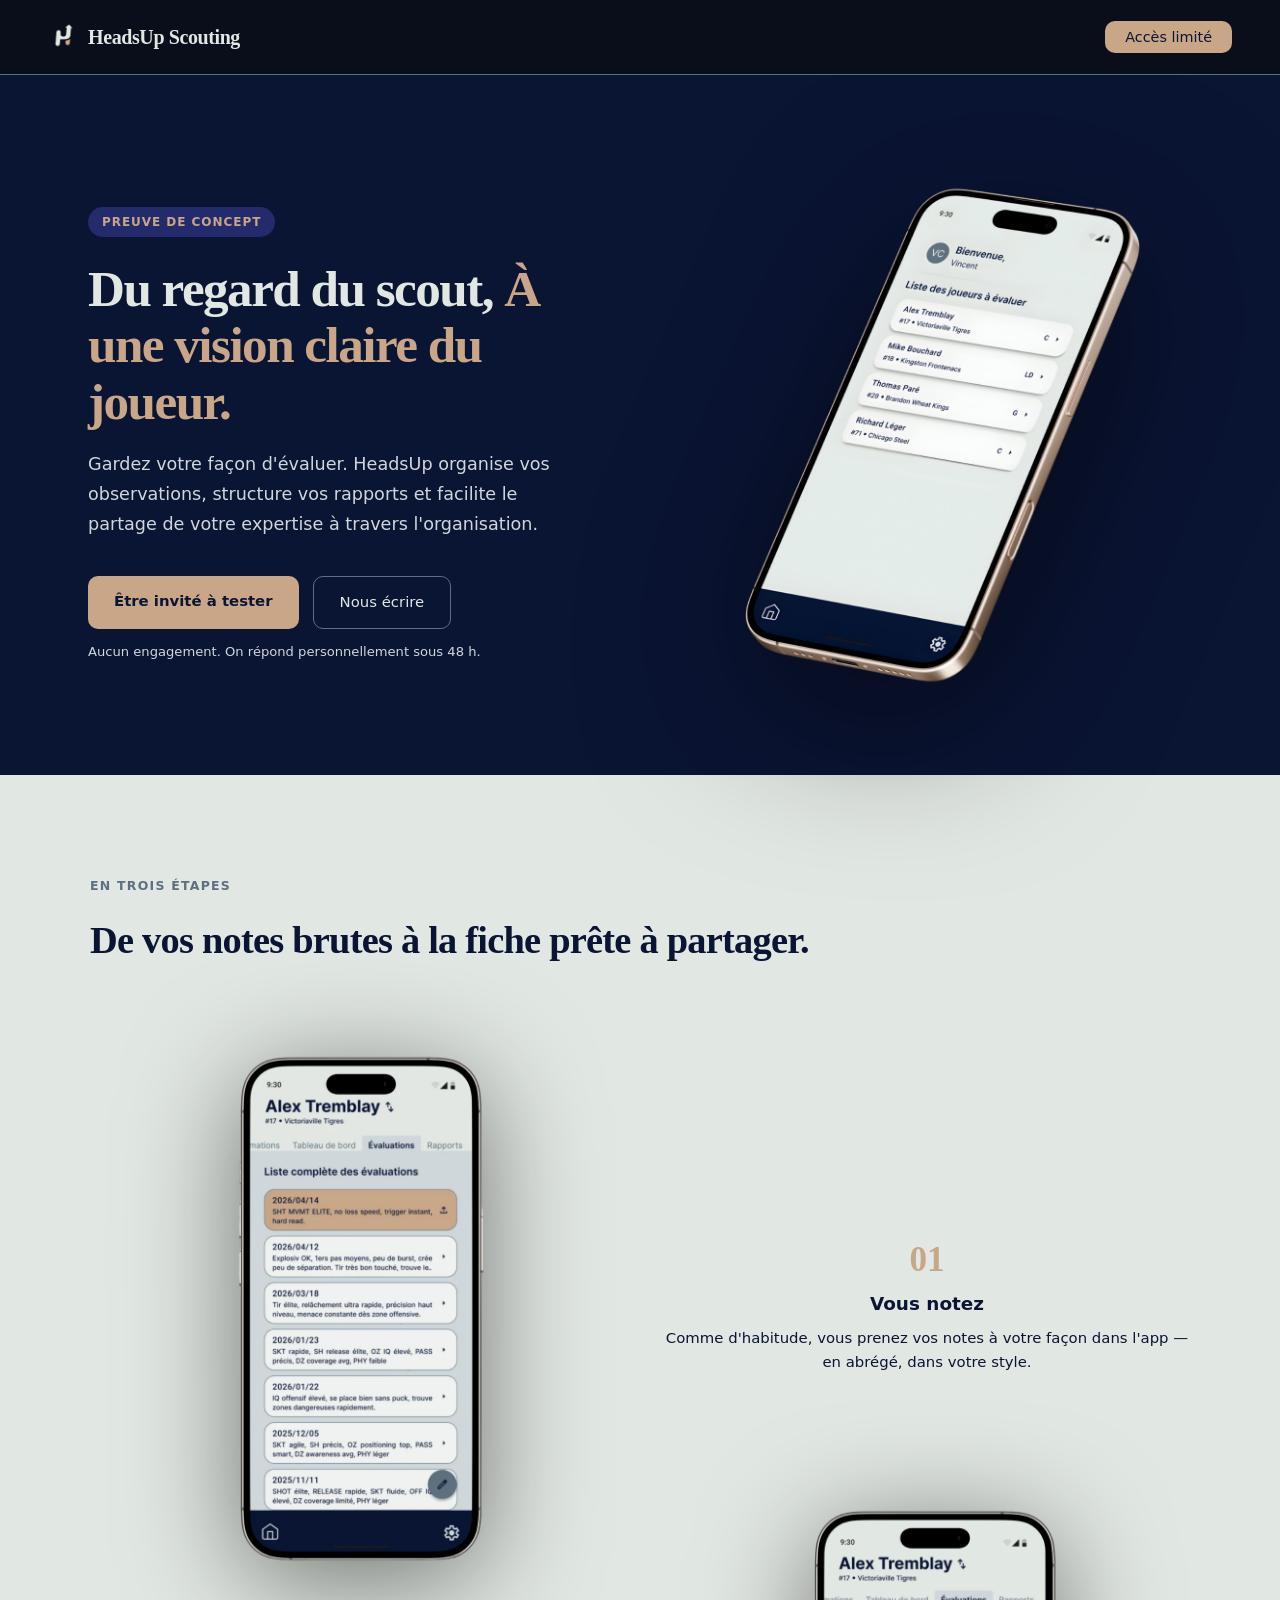
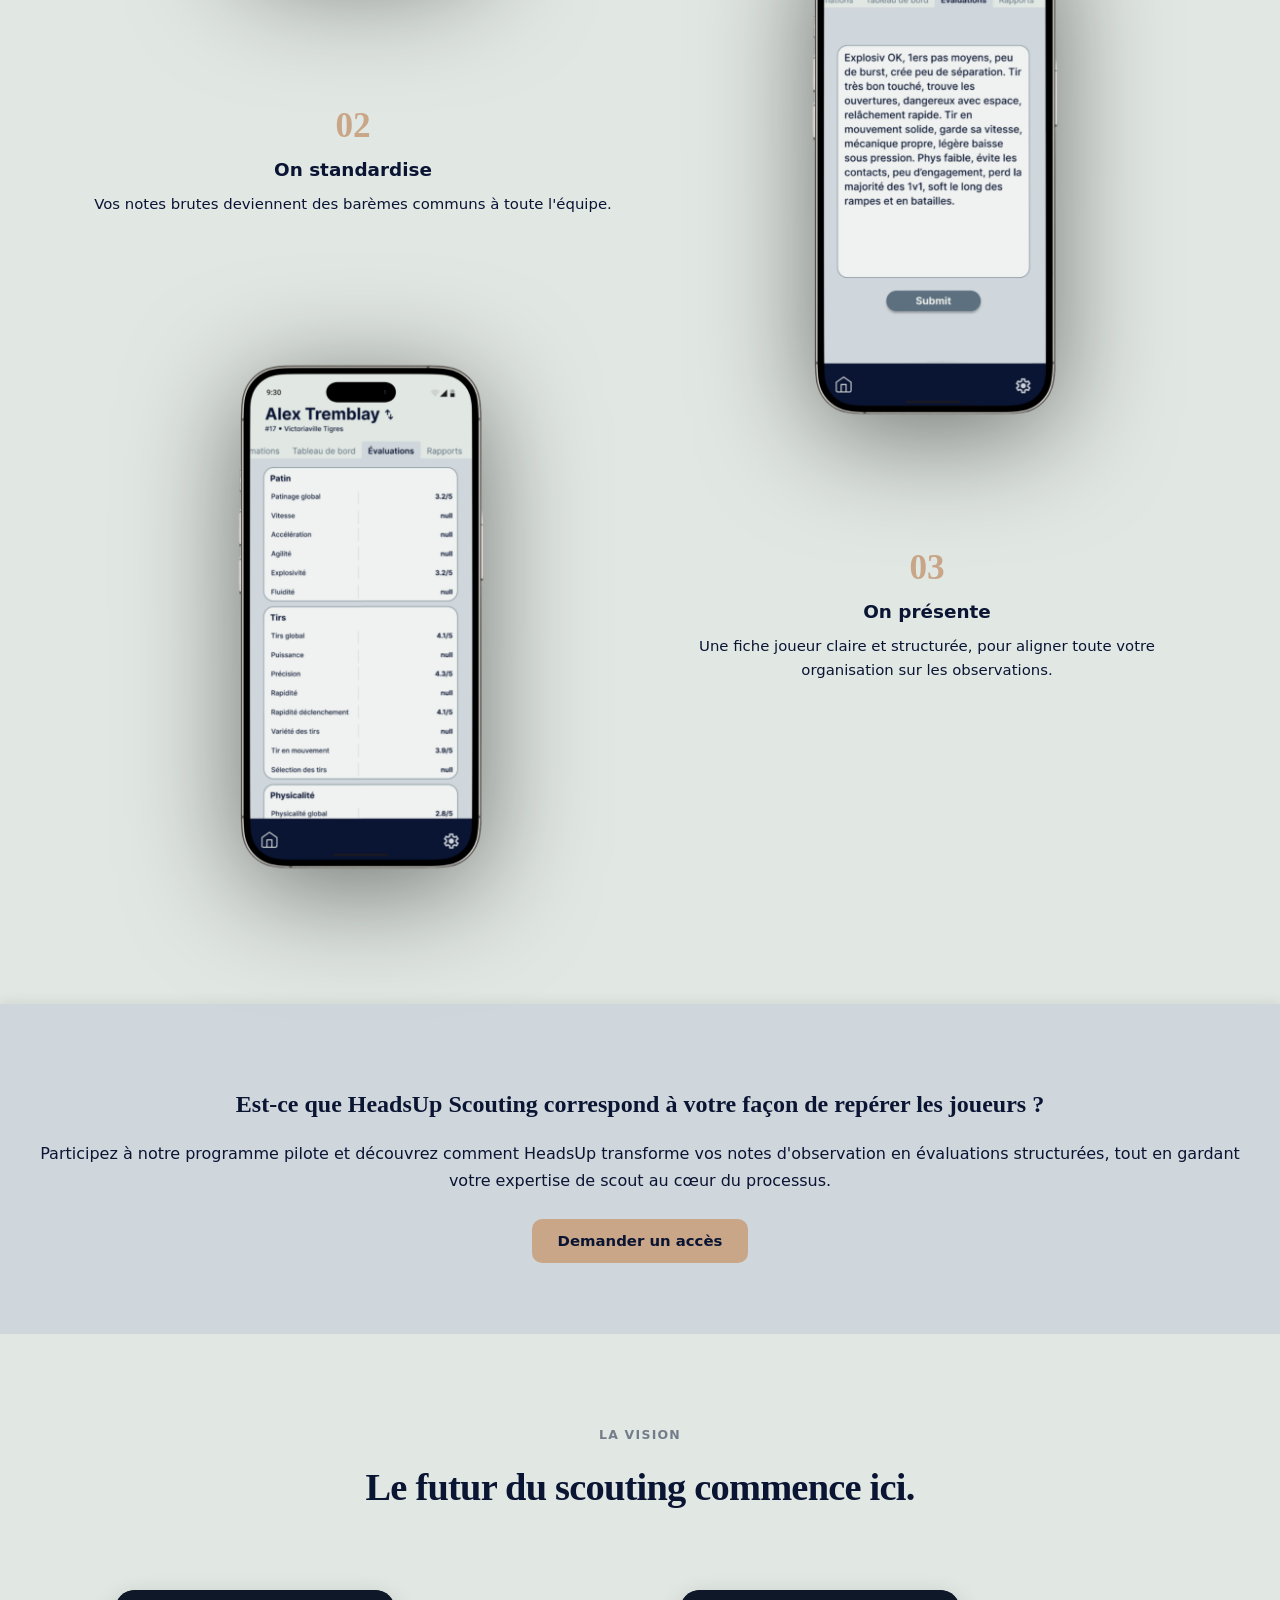
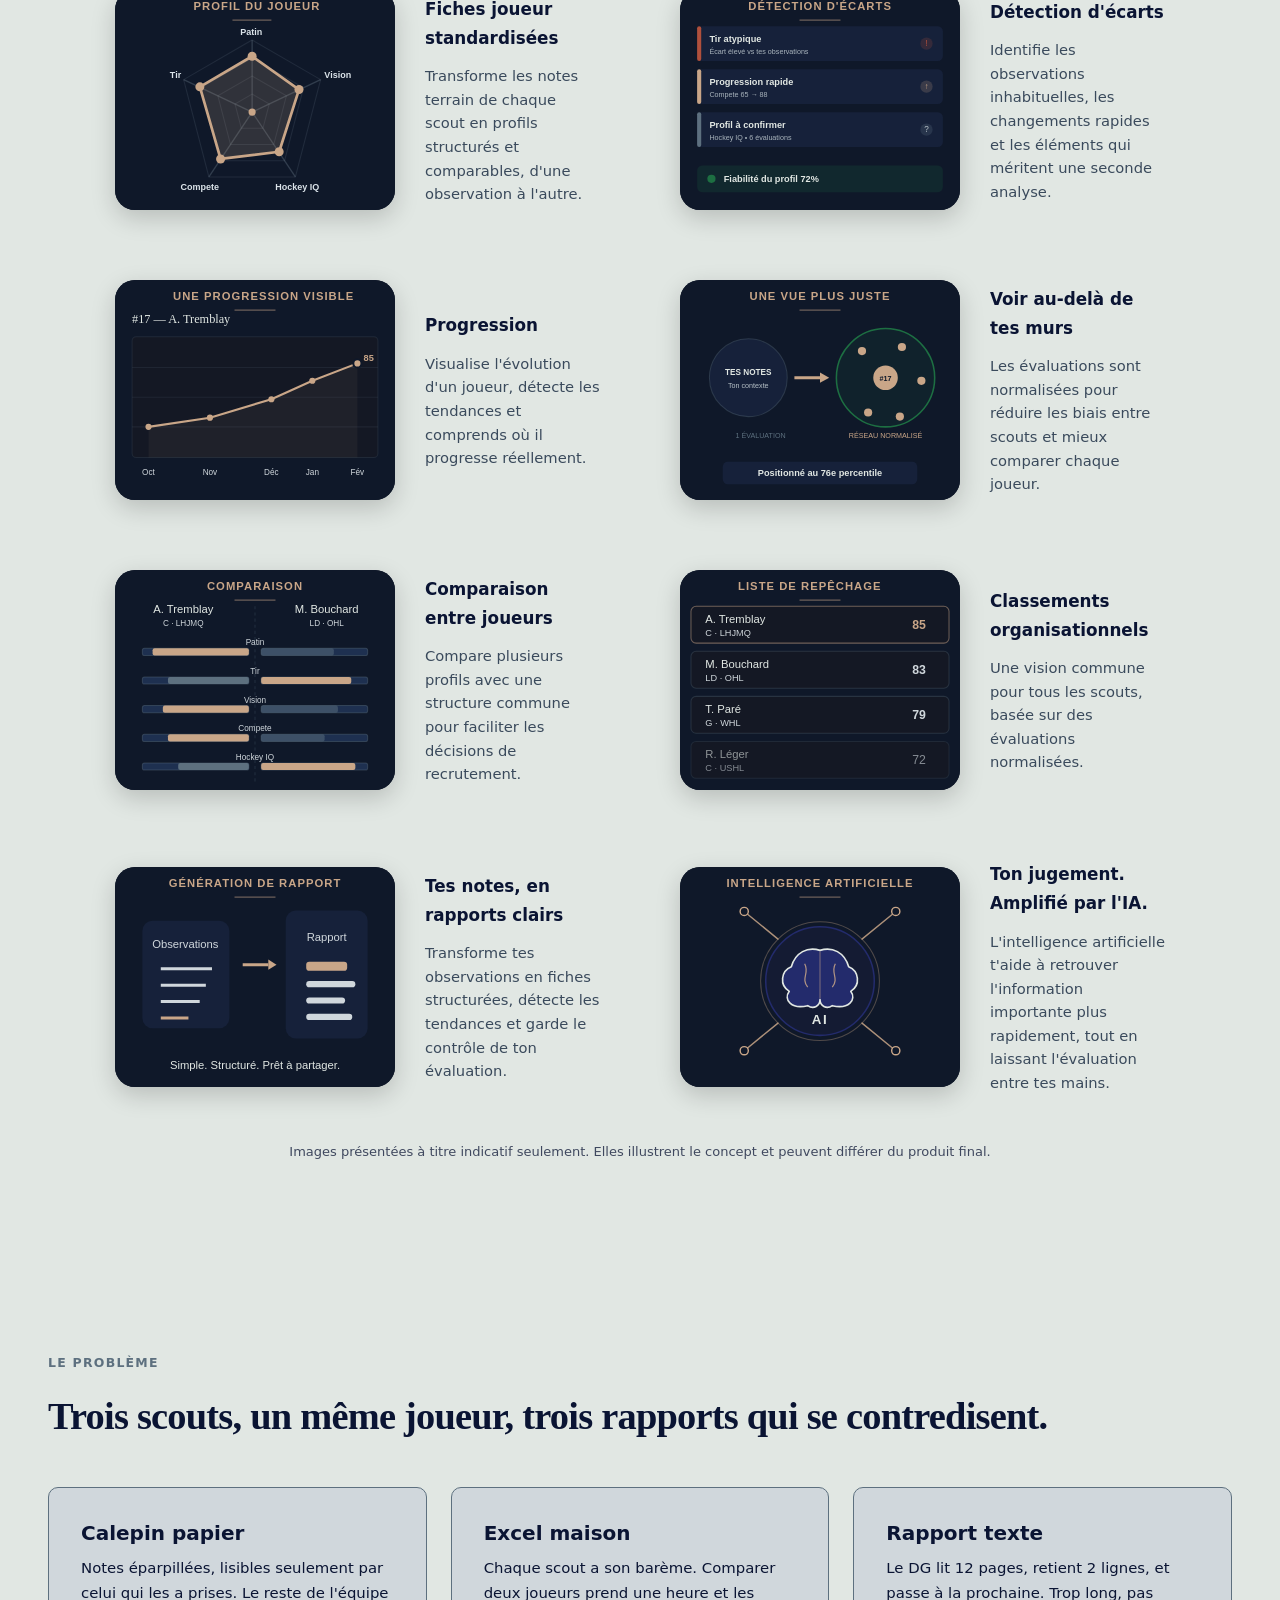
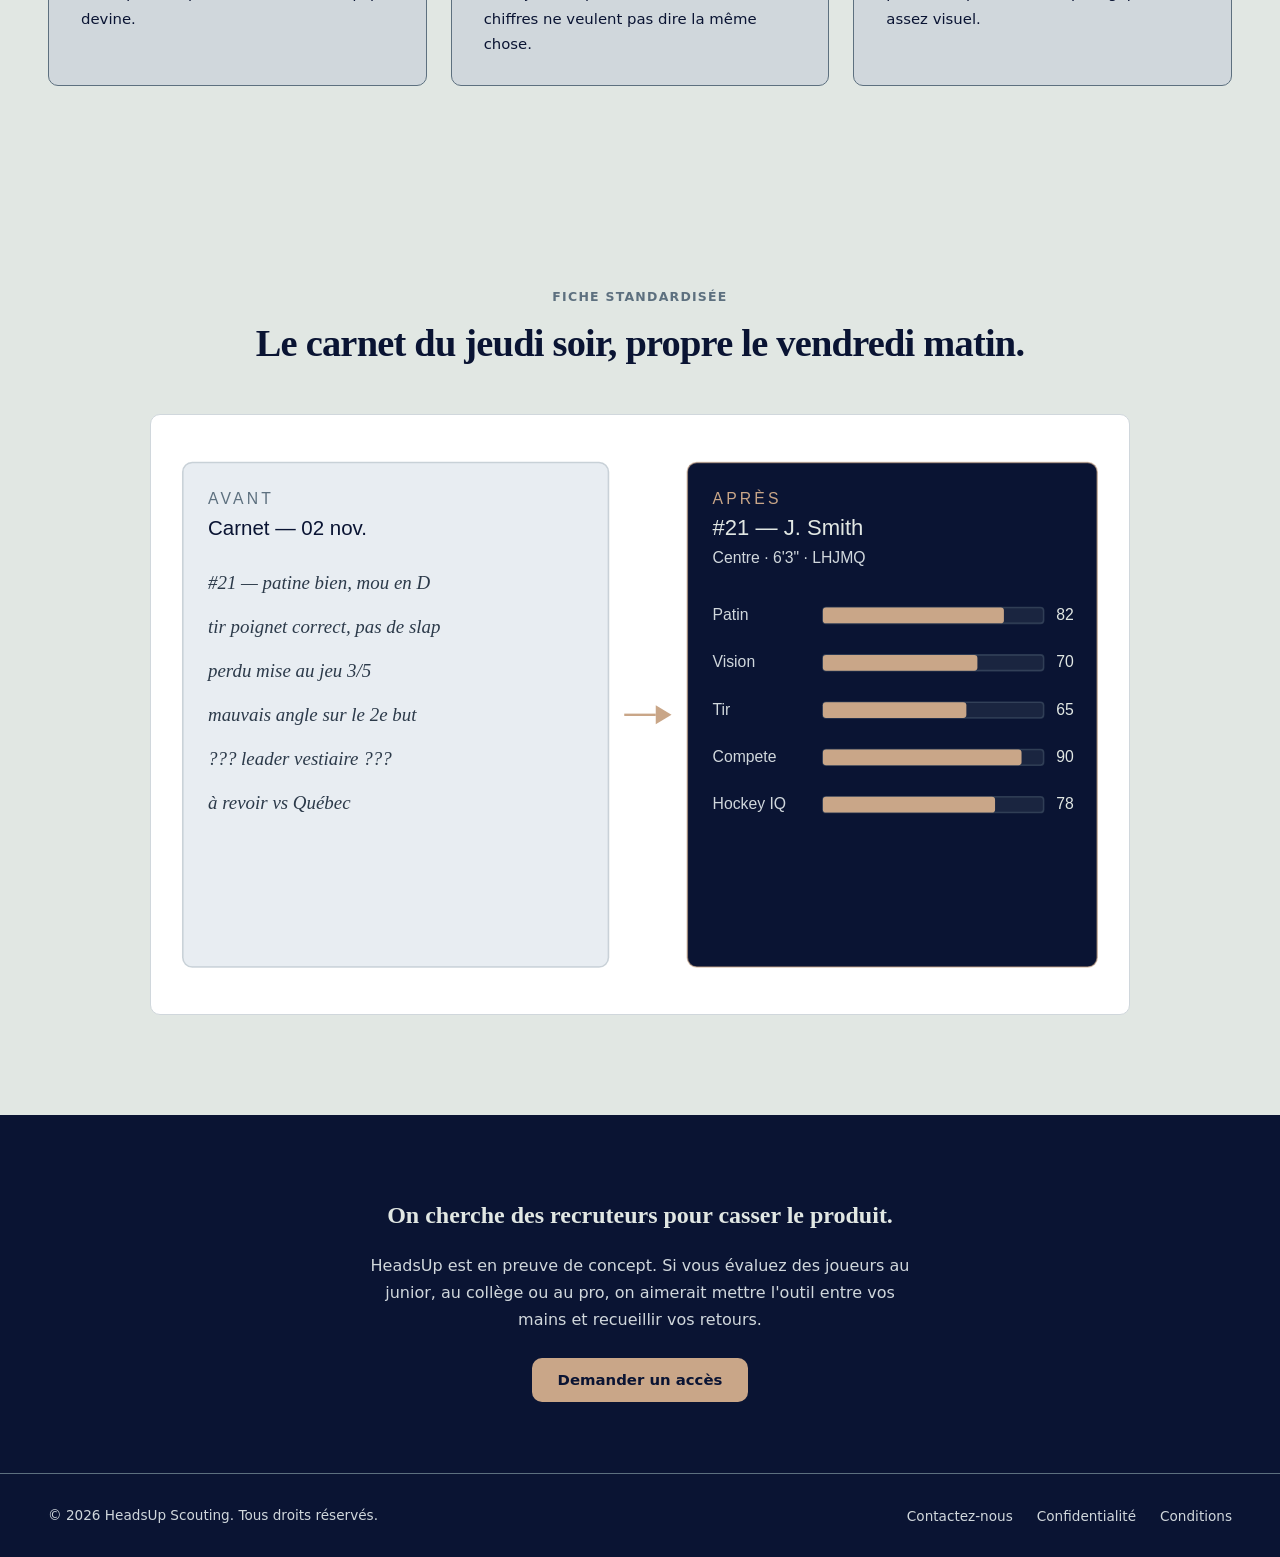
==== commit cdd7bb9a: "Redid the gris of nnew feature and some touch ups in the landing page" ====
--- a/index.html
+++ b/index.html
@@ -23,9 +23,12 @@
   <!-- ═══ HERO ═══════════════════════════════════════════════════════ -->
   <section class="hero-split">
     <div class="hero-content">
-      <div class="badge">POC · Pour scouts de hockey</div>
-      <h1>Vos notes terrain, <span>lisibles d'un coup d'œil.</span></h1>
-      <p>Vous prenez les notes. HeadsUp s'occupe de la mise en forme, de la structure et de la standardisation pour transformer chaque observation en fiches joueur claires et compréhensibles par toute l'organisation.</p>
+      <div class="badge">Preuve de concept</div>
+      <h1>Du regard du scout, <span>À une vision claire du joueur.</span></h1>
+      <p>
+      Gardez votre façon d'évaluer. HeadsUp organise vos observations, structure 
+      vos rapports et facilite le partage de votre expertise à travers l'organisation.
+      </p>
       <div class="cta-group">
         <a href="request-access.html" class="btn-primary">Être invité à tester</a>
         <a href="contact.html" class="btn-secondary">Nous écrire</a>
@@ -43,7 +46,7 @@
     <!-- ═══ COMMENT ═════════════════════════════════════════════════════ -->
   <section class="section section--dark" id="comment">
     <div class="section-label">En trois étapes</div>
-    <div class="section-title">De vos notes brutes à la fiche prête à partager.</div>
+    <h2 class="section-title">De vos notes brutes à la fiche prête à partager.</h2>
     <div class="steps-flow">
  
       <div class="step">
@@ -94,87 +97,60 @@
   <div class="vision-label">
     La vision
   </div>
-  <div class="vision-title">
-    Vers une nouvelle génération de scouting.
-  </div>
+  <h2 class="vision-title">
+    Le futur du scouting commence ici.
+  </h2>
   <div class="features-grid">
     <!-- FEATURE 1 -->
     <div class="feature-card">
       <div class="feature-visual">
         <div class="feature-circle">
-          <!-- TON SVG RADAR ICI -->
-              <svg viewBox="0 0 280 220" xmlns="http://www.w3.org/2000/svg" style="width:100%;display:block;">
-                <rect width="280" height="220" fill="#0F1829"/>
-                <text x="140" y="22" text-anchor="middle" font-size="11" fill="#C9A688" font-family="Inter,sans-serif" letter-spacing="1.5">PROFIL JOUEUR</text>
- 
-                <!-- Centre -->
-                <!-- Axes (branches) du centre vers chaque sommet -->
-                <!-- cx=140, cy=110 (centre décalé vers le haut pour laisser place au texte bas) -->
-                <!-- 5 axes : haut, droite-haut, droite-bas, gauche-bas, gauche-haut -->
-                <!-- Rayon max = 62 -->
-                <!-- Points (angle de départ = -90°, sens horaire) :
-                     Patin     : 140, 48   (top)
-                     Vision    : 199, 81   (+72°)
-                     Tir       : 176, 152  (+144°)
-                     Compete   : 104, 152  (+216°)
-                     Hockey IQ : 81,  81   (+288°)
-                -->
-                <g stroke="#5D707F" stroke-opacity="0.35" stroke-width="1">
-                  <line x1="140" y1="110" x2="140" y2="48"/>
-                  <line x1="140" y1="110" x2="199" y2="81"/>
-                  <line x1="140" y1="110" x2="176" y2="152"/>
-                  <line x1="140" y1="110" x2="104" y2="152"/>
-                  <line x1="140" y1="110" x2="81"  y2="81"/>
-                </g>
- 
-                <!-- Cercles de référence (25%, 50%, 75%, 100%) -->
-                <g fill="none" stroke="#5D707F" stroke-opacity="0.2" stroke-width="1">
-                  <!-- 25% -->
-                  <polygon points="140,94 155,103 149,121 131,121 125,103" />
-                  <!-- 50% -->
-                  <polygon points="140,79 170,96 159,131 121,131 110,96" />
-                  <!-- 75% -->
-                  <polygon points="140,63 184,89 168,142 112,142 96,89" />
-                  <!-- 100% -->
-                  <polygon points="140,48 199,81 176,152 104,152 81,81" />
-                </g>
- 
-                <!-- Données joueur (approximation des scores: Patin 82, Vision 70, Tir 65, Compete 90, HockeyIQ 78) -->
-                <!-- Interpolation linéaire sur r=62 : score/100 * 62 -->
-                <!-- Patin 82  → r=50.8 : 140, 110-50.8 = 140,59  -->
-                <!-- Vision 70 → r=43.4 : 140+43.4*sin72=140+41.3=181, 110-43.4*cos72=110-13.4=97 -->
-                <!-- Tir 65    → r=40.3 : 140+40.3*sin144=140+23.7=164, 110+40.3*cos36... -->
-                <!-- Utiliser coordonnées polaires exactes :
-                     Patin 82: (140, 110-51) = (140,59)
-                     Vision 70: (140+43*0.951, 110-43*0.309) = (181,97)
-                     Tir 65: (140+40*0.588, 110+40*0.809) = (164,142)
-                     Compete 90: (140-56*0.588, 110+56*0.809) = (107,155) → clamp à périmètre
-                     HockeyIQ 78: (140-48*0.951, 110-48*0.309) = (94,95)
-                -->
-                <polygon
-                  points="140,59 181,97 164,142 107,145 94,95"
-                  fill="#C9A688" fill-opacity="0.15"
-                  stroke="#C9A688" stroke-width="1.5"
-                />
- 
-                <!-- Points sur les axes -->
-                <circle cx="140" cy="59"  r="3" fill="#C9A688"/>
-                <circle cx="181" cy="97"  r="3" fill="#C9A688"/>
-                <circle cx="164" cy="142" r="3" fill="#C9A688"/>
-                <circle cx="107" cy="145" r="3" fill="#C9A688"/>
-                <circle cx="94"  cy="95"  r="3" fill="#C9A688"/>
- 
-                <!-- Labels axes -->
-                <text x="140" y="41"  text-anchor="middle" font-size="8" fill="#D0D7DC" font-family="Inter,sans-serif">Patin</text>
-                <text x="207" y="82"  text-anchor="start"  font-size="8" fill="#D0D7DC" font-family="Inter,sans-serif">Vision</text>
-                <text x="183" y="163" text-anchor="middle" font-size="8" fill="#D0D7DC" font-family="Inter,sans-serif">Tir</text>
-                <text x="97"  y="163" text-anchor="middle" font-size="8" fill="#D0D7DC" font-family="Inter,sans-serif">Compete</text>
-                <text x="73"  y="82"  text-anchor="end"    font-size="8" fill="#D0D7DC" font-family="Inter,sans-serif">Hockey IQ</text>
- 
-                <!-- Nom joueur -->
-                <text x="140" y="185" text-anchor="middle" font-size="13" fill="#E1E7E3" font-family="Georgia,serif">#17 — A. Tremblay</text>
-                <text x="140" y="200" text-anchor="middle" font-size="9"  fill="#D0D7DC" font-family="Inter,sans-serif">Centre · 6'1" · LHJMQ</text>
-              </svg>
+          <svg viewBox="0 0 280 220" xmlns="http://www.w3.org/2000/svg">
+            <rect width="280" height="220" fill="#0F1829"/>
+            <!-- Titre -->
+            <text x="80" y="22" font-size="11" fill="#C9A688" font-family="Inter,sans-serif" font-weight="700" letter-spacing="1">
+              PROFIL DU JOUEUR
+            </text>
+            <line x1="118" y1="32" x2="156" y2="32" stroke="#C9A688" stroke-width="1" opacity="0.5"/>
+            <!-- Graphique -->
+            <g transform="translate(14,25) scale(0.88)">
+              <!-- Axes -->
+              <g stroke="#708090" stroke-width="1.5" stroke-opacity=".35">
+                <line x1="140" y1="110" x2="140" y2="30"/>
+                <line x1="140" y1="110" x2="216" y2="74"/>
+                <line x1="140" y1="110" x2="188" y2="182"/>
+                <line x1="140" y1="110" x2="92" y2="182"/>
+                <line x1="140" y1="110" x2="64" y2="74"/>
+              </g>
+              <!-- Niveaux -->
+              <g fill="none" stroke="#708090" stroke-width="1.2" stroke-opacity=".18">
+                <polygon points="140,90 159,101 152,128 128,128 121,101"/>
+                <polygon points="140,70 178,92 164,146 116,146 102,92"/>
+                <polygon points="140,50 197,83 176,164 104,164 83,83"/>
+                <polygon points="140,30 216,74 188,182 92,182 64,74"/>
+              </g>
+              <!-- Profil -->
+              <polygon points="140,48 192,85 170,154 105,162 82,82" fill="#C9A688" fill-opacity=".18" stroke="#C9A688" stroke-width="3" stroke-linejoin="round"/>
+              <!-- Sommets -->
+              <g fill="#C9A688">
+                <circle cx="140" cy="48" r="5"/>
+                <circle cx="192" cy="85" r="5"/>
+                <circle cx="170" cy="154" r="5"/>
+                <circle cx="105" cy="162" r="5"/>
+                <circle cx="82" cy="82" r="5"/>
+              </g>
+              <!-- Centre -->
+              <circle cx="140" cy="110" r="4" fill="#C9A688"/>
+              <!-- Labels -->
+              <g fill="#DCE4EA" font-family="Inter,sans-serif" font-size="10" font-weight="600">
+                <text x="139" y="24" text-anchor="middle">Patin</text>
+                <text x="235" y="72" text-anchor="middle">Vision</text>
+                <text x="190" y="197" text-anchor="middle">Hockey IQ</text>
+                <text x="82" y="197" text-anchor="middle">Compete</text>
+                <text x="55" y="72" text-anchor="middle">Tir</text>
+              </g>
+            </g>
+          </svg>
         </div>
       </div>
       <div class="feature-content">
@@ -193,51 +169,47 @@
     <div class="feature-card">
       <div class="feature-visual">
         <div class="feature-circle">
-<svg viewBox="0 0 280 220" xmlns="http://www.w3.org/2000/svg" style="width:100%;display:block;">
-                <rect width="280" height="220" fill="#0F1829"/>
-                <text x="140" y="22" text-anchor="middle" font-size="11" fill="#C9A688" font-family="Inter,sans-serif" letter-spacing="1.5">CHOSES À VÉRIFIER</text>
-
-                <!-- Sous-titre contextuel -->
-                <text x="140" y="35" text-anchor="middle" font-size="7" fill="#5D707F" font-family="Inter,sans-serif">Éval. #17 — A. Tremblay</text>
-
-                <!-- Ligne séparatrice -->
-                <line x1="20" y1="42" x2="260" y2="42" stroke="#5D707F" stroke-opacity="0.25" stroke-width="1"/>
-
-                <!-- Carte anomalie 1 : priorité élevée -->
-                <g>
-                  <rect x="20" y="50" width="240" height="36" rx="4" fill="#16213A"/>
-                  <rect x="20" y="50" width="4" height="36" rx="2" fill="#B0503C"/>
-                  <rect x="230" y="56" width="24" height="12" rx="6" fill="#B0503C" fill-opacity="0.2"/>
-                  <text x="242" y="65" text-anchor="middle" font-size="6" fill="#B0503C" font-family="Inter,sans-serif" font-weight="600">ÉLEVÉE</text>
-                  <text x="30" y="65" font-size="8" fill="#E1E7E3" font-family="Inter,sans-serif" font-weight="600">Note tir hors norme du scout</text>
-                  <text x="30" y="78" font-size="7" fill="#D0D7DC" font-family="Inter,sans-serif">Écart important par rapport à tes habitudes</text>
-                </g>
-
-                <!-- Carte anomalie 2 : priorité modérée -->
-                <g>
-                  <rect x="20" y="92" width="240" height="36" rx="4" fill="#16213A"/>
-                  <rect x="20" y="92" width="4" height="36" rx="2" fill="#C9A688"/>
-                  <rect x="222" y="98" width="32" height="12" rx="6" fill="#C9A688" fill-opacity="0.2"/>
-                  <text x="238" y="107" text-anchor="middle" font-size="6" fill="#C9A688" font-family="Inter,sans-serif" font-weight="600">MODÉRÉE</text>
-                  <text x="30" y="107" font-size="8" fill="#E1E7E3" font-family="Inter,sans-serif" font-weight="600">Écart important vs dernière visite</text>
-                  <text x="30" y="120" font-size="7" fill="#D0D7DC" font-family="Inter,sans-serif">Compete: 65 → 88 en 2 semaines</text>
-                </g>
-
-                <!-- Carte anomalie 3 : faible / à surveiller -->
-                <g>
-                  <rect x="20" y="134" width="240" height="36" rx="4" fill="#16213A"/>
-                  <rect x="20" y="134" width="4" height="36" rx="2" fill="#5D707F"/>
-                  <rect x="224" y="140" width="30" height="12" rx="6" fill="#5D707F" fill-opacity="0.25"/>
-                  <text x="239" y="149" text-anchor="middle" font-size="6" fill="#B8C2C8" font-family="Inter,sans-serif" font-weight="600">FAIBLE</text>
-                  <text x="30" y="149" font-size="8" fill="#E1E7E3" font-family="Inter,sans-serif" font-weight="600">Catégorie sous le seuil de confiance</text>
-                  <text x="30" y="162" font-size="7" fill="#D0D7DC" font-family="Inter,sans-serif">Moins de 10 évals — Hockey IQ</text>
-                </g>
-
-                <!-- Bandeau confiance globale -->
-                <rect x="20" y="178" width="240" height="24" rx="4" fill="#1D6F42" fill-opacity="0.15"/>
-                <circle cx="34" cy="190" r="4" fill="#1D6F42"/>
-                <text x="44" y="193" font-size="8" fill="#E1E7E3" font-family="Inter,sans-serif" font-weight="600">Indice de confiance: 82%</text>
-              </svg>
+          <svg viewBox="0 0 280 220" xmlns="http://www.w3.org/2000/svg" style="width:100%;display:block;">
+            <rect width="280" height="220" fill="#0F1829"/>
+            <!-- Title -->
+            <text x="70" y="22" font-size="11" fill="#C9A688" font-family="Inter,sans-serif" font-weight="700" letter-spacing="1">
+              DÉTECTION D'ÉCARTS
+            </text>
+            <line x1="120" y1="32" x2="160" y2="32" stroke="#C9A688" stroke-width="1" opacity="0.5"/>
+            <!-- Insight 1 -->
+            <g>
+              <rect x="20" y="38" width="240" height="34" rx="5" fill="#16213A"/>
+              <rect x="20" y="38" width="4" height="34" rx="2" fill="#B0503C"/>
+              <text x="32" y="53" font-size="9" fill="#E1E7E3" font-family="Inter,sans-serif" font-weight="700">Tir atypique</text>
+              <text x="32" y="65" font-size="7" fill="#AAB5BD" font-family="Inter,sans-serif">Écart élevé vs tes observations</text>
+              <circle cx="244" cy="55" r="6" fill="#B0503C" fill-opacity=".2"/>
+              <text x="244" y="57.5" text-anchor="middle" font-size="8" fill="#B0503C" font-family="Inter,sans-serif">!</text>
+            </g>
+            <!-- Insight 2 -->
+            <g>
+              <rect x="20" y="80" width="240" height="34" rx="5" fill="#16213A"/>
+              <rect x="20" y="80" width="4" height="34" rx="2" fill="#C9A688"/>
+              <text x="32" y="95" font-size="9" fill="#E1E7E3" font-family="Inter,sans-serif" font-weight="700">Progression rapide</text>
+              <text x="32" y="107" font-size="7" fill="#AAB5BD" font-family="Inter,sans-serif">Compete 65 → 88</text>
+              <circle cx="244" cy="97" r="6" fill="#C9A688" fill-opacity=".2"/>
+              <text x="244" y="99.5" text-anchor="middle" font-size="8" fill="#C9A688" font-family="Inter,sans-serif">↑</text>
+            </g>
+            <!-- Insight 3 -->
+            <g>
+              <rect x="20" y="122" width="240" height="34" rx="5" fill="#16213A"/>
+              <rect x="20" y="122" width="4" height="34" rx="2" fill="#5D707F"/>
+              <text x="32" y="137" font-size="9" fill="#E1E7E3" font-family="Inter,sans-serif" font-weight="700">Profil à confirmer</text>
+              <text x="32" y="149" font-size="7" fill="#AAB5BD" font-family="Inter,sans-serif">Hockey IQ • 6 évaluations</text>
+              <circle cx="244" cy="139" r="6" fill="#5D707F" fill-opacity=".25"/>
+              <text x="244" y="141.5" text-anchor="middle" font-size="8" fill="#B8C2C8" font-family="Inter,sans-serif">?</text>
+            </g>
+            <!-- Confidence -->
+            <rect x="20" y="174" width="240" height="26" rx="5" fill="#1D6F42" fill-opacity=".18"/>
+            <circle cx="34" cy="187" r="4" fill="#1D6F42"/>
+            <text x="46" y="190" font-size="9" fill="#E1E7E3" font-family="Inter,sans-serif" font-weight="700">
+              Fiabilité du profil 72%
+            </text>
+          </svg>
         </div>
       </div>
       <div class="feature-content">
@@ -257,37 +229,54 @@
       <div class="feature-visual">
         <div class="feature-circle">
           <svg viewBox="0 0 280 220" xmlns="http://www.w3.org/2000/svg" style="width:100%;display:block;">
-                <rect width="280" height="220" fill="#0F1829"/>
-                <text x="20" y="28" font-size="11" fill="#C9A688" font-family="Inter,sans-serif" letter-spacing="1.5">PROGRESSION</text>
-                <text x="20" y="46" font-size="13" fill="#E1E7E3" font-family="Georgia,serif">#17 — A. Tremblay</text>
-                <!-- Chart area -->
-                <rect x="20" y="60" width="240" height="120" rx="4" fill="#141824" stroke="#5D707F" stroke-opacity="0.2"/>
-                <!-- Grid lines -->
-                <line x1="20" y1="90" x2="260" y2="90" stroke="#5D707F" stroke-opacity="0.15"/>
-                <line x1="20" y1="120" x2="260" y2="120" stroke="#5D707F" stroke-opacity="0.15"/>
-                <line x1="20" y1="150" x2="260" y2="150" stroke="#5D707F" stroke-opacity="0.15"/>
-                <!-- Line chart -->
-                <polyline points="36,148 96,138 156,118 196,100 240,82" fill="none" stroke="#C9A688" stroke-width="2" stroke-linejoin="round"/>
-                <circle cx="36" cy="148" r="3" fill="#C9A688"/>
-                <circle cx="96" cy="138" r="3" fill="#C9A688"/>
-                <circle cx="156" cy="118" r="3" fill="#C9A688"/>
-                <circle cx="196" cy="100" r="3" fill="#C9A688"/>
-                <circle cx="240" cy="82" r="4" fill="#C9A688" stroke="#0F1829" stroke-width="2"/>
-                <!-- Area fill -->
-                <polygon points="36,148 96,138 156,118 196,100 240,82 240,180 36,180" fill="#C9A688" fill-opacity="0.06"/>
-                <!-- Labels -->
-                <text x="36" y="192" text-anchor="middle" font-size="8" fill="#D0D7DC" font-family="Inter,sans-serif">Oct</text>
-                <text x="96" y="192" text-anchor="middle" font-size="8" fill="#D0D7DC" font-family="Inter,sans-serif">Nov</text>
-                <text x="156" y="192" text-anchor="middle" font-size="8" fill="#D0D7DC" font-family="Inter,sans-serif">Déc</text>
-                <text x="196" y="192" text-anchor="middle" font-size="8" fill="#D0D7DC" font-family="Inter,sans-serif">Jan</text>
-                <text x="240" y="192" text-anchor="middle" font-size="8" fill="#D0D7DC" font-family="Inter,sans-serif">Fév</text>
-                <text x="246" y="80" font-size="9" fill="#C9A688" font-family="Inter,sans-serif">82</text>
-              </svg>
-        </div>
-      </div>
-      <div class="feature-content">
-        <h3>
-          Suivi longitudinal
+            <rect width="280" height="220" fill="#0F1829"/>
+              <!-- Title -->
+            <text x="60" y="22" font-size="11" fill="#C9A688" font-family="Inter,sans-serif" font-weight="700" letter-spacing="1">
+              UNE PROGRESSION VISIBLE
+            </text>
+            <line x1="120" y1="32" x2="160" y2="32" stroke="#C9A688" stroke-width="1" opacity="0.5"/>
+            <!-- Player -->
+            <text x="20" y="45" font-size="12" fill="#E1E7E3" font-family="Georgia,serif">
+              #17 — A. Tremblay
+            </text>
+            <!-- Chart area -->
+            <rect x="20" y="58" width="240" height="118" rx="4" fill="#141824" stroke="#5D707F" stroke-opacity="0.2"/>
+            <!-- Grid lines -->
+            <line x1="20" y1="88" x2="260" y2="88" stroke="#5D707F" stroke-opacity=".15"/>
+            <line x1="20" y1="117" x2="260" y2="117" stroke="#5D707F" stroke-opacity=".15"/>
+            <line x1="20" y1="146" x2="260" y2="146" stroke="#5D707F" stroke-opacity=".15"/>
+            <!-- Area fill -->
+            <polygon points="36,146 96,137 156,119 196,101 240,84 240,176 36,176"
+            fill="#C9A688"
+            fill-opacity=".06"/>
+            <!-- Line chart -->
+            <polyline points="36,146 96,137 156,119 196,101 240,84"
+            fill="none"
+            stroke="#C9A688"
+            stroke-width="2"
+            stroke-linejoin="round"/>
+            <!-- Points -->
+            <circle cx="36" cy="146" r="3" fill="#C9A688"/>
+            <circle cx="96" cy="137" r="3" fill="#C9A688"/>
+            <circle cx="156" cy="119" r="3" fill="#C9A688"/>
+            <circle cx="196" cy="101" r="3" fill="#C9A688"/>
+            <circle cx="240" cy="84" r="4" fill="#C9A688" stroke="#0F1829" stroke-width="2"/>
+            <!-- Labels -->
+            <text x="36" y="193" text-anchor="middle" font-size="8" fill="#D0D7DC" font-family="Inter,sans-serif">Oct</text>
+            <text x="96" y="193" text-anchor="middle" font-size="8" fill="#D0D7DC" font-family="Inter,sans-serif">Nov</text>
+            <text x="156" y="193" text-anchor="middle" font-size="8" fill="#D0D7DC" font-family="Inter,sans-serif">Déc</text>
+            <text x="196" y="193" text-anchor="middle" font-size="8" fill="#D0D7DC" font-family="Inter,sans-serif">Jan</text>
+            <text x="240" y="193" text-anchor="middle" font-size="8" fill="#D0D7DC" font-family="Inter,sans-serif">Fév</text>
+            <!-- Current value -->
+            <text x="246" y="82" font-size="9" fill="#C9A688" font-family="Inter,sans-serif" font-weight="700">
+            85
+            </text>
+          </svg>
+        </div>
+      </div>
+      <div class="feature-content">
+        <h3>
+          Progression
         </h3>
         <p>
           Visualise l'évolution d'un joueur,
@@ -297,48 +286,43 @@
       </div>
     </div>
 
-        <!-- FEATURE 6 -->
-    <div class="feature-card">
-      <div class="feature-visual">
-        <div class="feature-circle">
-              <svg viewBox="0 0 280 220" xmlns="http://www.w3.org/2000/svg" style="width:100%;display:block;">
-                <rect width="280" height="220" fill="#0F1829"/>
-                <text x="140" y="22" text-anchor="middle" font-size="11" fill="#C9A688" font-family="Inter,sans-serif" letter-spacing="1.5">COMPARAISON INTER-ORGANISATION</text>
-
-                <!-- Noeud central : ton organisation -->
-                <circle cx="140" cy="90" r="22" fill="#1D6F42" fill-opacity="0.25" stroke="#1D6F42" stroke-width="1.5"/>
-                <text x="140" y="87" text-anchor="middle" font-size="7" fill="#E1E7E3" font-family="Inter,sans-serif" font-weight="600">TON ORG</text>
-                <text x="140" y="97" text-anchor="middle" font-size="6" fill="#D0D7DC" font-family="Inter,sans-serif">42 scouts</text>
-
-                <!-- Lignes de connexion vers autres organisations -->
-                <g stroke="#5D707F" stroke-opacity="0.4" stroke-width="1" stroke-dasharray="3,2">
-                  <line x1="120" y1="75" x2="62" y2="48"/>
-                  <line x1="120" y1="105" x2="55" y2="128"/>
-                  <line x1="160" y1="75" x2="218" y2="48"/>
-                  <line x1="160" y1="105" x2="225" y2="128"/>
-                </g>
-
-                <!-- Noeuds organisations partenaires -->
-                <circle cx="52" cy="42" r="14" fill="#16213A" stroke="#5D707F" stroke-width="1"/>
-                <text x="52" y="45" text-anchor="middle" font-size="6" fill="#B8C2C8" font-family="Inter,sans-serif">LHJMQ</text>
-
-                <circle cx="46" cy="134" r="14" fill="#16213A" stroke="#5D707F" stroke-width="1"/>
-                <text x="46" y="137" text-anchor="middle" font-size="6" fill="#B8C2C8" font-family="Inter,sans-serif">Ligue B</text>
-
-                <circle cx="228" cy="42" r="14" fill="#16213A" stroke="#5D707F" stroke-width="1"/>
-                <text x="228" y="45" text-anchor="middle" font-size="6" fill="#B8C2C8" font-family="Inter,sans-serif">Ligue C</text>
-
-                <circle cx="234" cy="134" r="14" fill="#16213A" stroke="#5D707F" stroke-width="1"/>
-                <text x="234" y="137" text-anchor="middle" font-size="6" fill="#B8C2C8" font-family="Inter,sans-serif">Indép.</text>
-
-                <!-- Barre de comparaison en bas -->
-                <rect x="20" y="168" width="240" height="38" rx="4" fill="#16213A"/>
-                <text x="30" y="181" font-size="7" fill="#D0D7DC" font-family="Inter,sans-serif">#17 — A. Tremblay vs réseau</text>
-
-                <rect x="30" y="187" width="220" height="6" rx="3" fill="#0F1829"/>
-                <rect x="30" y="187" width="167" height="6" rx="3" fill="#1D6F42"/>
-                <text x="255" y="193" text-anchor="end" font-size="6" fill="#C9A688" font-family="Inter,sans-serif" font-weight="600">76e percentile</text>
-              </svg>
+    <!-- FEATURE 4 -->
+    <div class="feature-card">
+      <div class="feature-visual">
+        <div class="feature-circle">
+            <svg viewBox="0 0 280 220" xmlns="http://www.w3.org/2000/svg" style="width:100%;display:block;">
+            <rect width="280" height="220" fill="#0F1829"/>
+            <text x="140" y="22" text-anchor="middle" font-size="11" fill="#C9A688" font-family="Inter,sans-serif" font-weight="700" letter-spacing="1">
+              UNE VUE PLUS JUSTE
+            </text>
+            <line x1="120" y1="32" x2="160" y2="32" stroke="#C9A688" stroke-width="1" opacity="0.5"/>
+            <!-- Local view -->
+            <circle cx="70" cy="98" r="38" fill="#16213A" stroke="#5D707F" stroke-opacity=".35"/>
+            <text x="70" y="95" text-anchor="middle" font-size="8" fill="#E1E7E3" font-family="Inter,sans-serif" font-weight="700">TES NOTES</text>
+            <text x="70" y="108" text-anchor="middle" font-size="7" fill="#B8C2C8" font-family="Inter,sans-serif">Ton contexte</text>
+            <!-- Network view -->
+            <circle cx="204" cy="98" r="48" fill="#1D6F42" fill-opacity=".12" stroke="#1D6F42" stroke-width="1.5"/>
+            <!-- Transition -->
+            <line x1="115" y1="98" x2="140" y2="98" stroke="#C9A688" stroke-width="3"/>
+            <polygon points="140,93 149,98 140,103" fill="#C9A688"/>
+            <!-- Other scout evaluations -->
+            <g fill="#C9A688">
+              <circle cx="181" cy="72" r="4"/>
+              <circle cx="220" cy="68" r="4"/>
+              <circle cx="239" cy="101" r="4"/>
+              <circle cx="187" cy="132" r="4"/>
+              <circle cx="218" cy="136" r="4"/>
+            </g>
+            <!-- Player -->
+            <circle cx="204" cy="98" r="12" fill="#C9A688"/>
+            <text x="204" y="101" text-anchor="middle" font-size="7" fill="#0F1829" font-family="Inter,sans-serif" font-weight="700">#17</text>
+            <!-- Labels -->
+            <text x="82" y="157" text-anchor="middle" font-size="7" fill="#5D707F" font-family="Inter,sans-serif">1 ÉVALUATION</text>
+            <text x="204" y="157" text-anchor="middle" font-size="7" fill="#C9A688" font-family="Inter,sans-serif">RÉSEAU NORMALISÉ</text>
+            <!-- Percentile -->
+            <rect x="45" y="180" width="190" height="22" rx="5" fill="#16213A"/>
+            <text x="140" y="194" text-anchor="middle" font-size="9" fill="#E1E7E3" font-family="Inter,sans-serif" font-weight="600">Positionné au 76e percentile</text>
+          </svg>
         </div>
       </div>
       <div class="feature-content">
@@ -351,64 +335,57 @@
       </div>
     </div>
 
-    <!-- FEATURE 4 -->
+    <!-- FEATURE 5 -->
     <div class="feature-card">
       <div class="feature-visual">
         <div class="feature-circle">
           <!-- SVG comparaison -->
-                        <svg viewBox="0 0 280 220" xmlns="http://www.w3.org/2000/svg" style="width:100%;display:block;">
-                <rect width="280" height="220" fill="#0F1829"/>
-                <text x="140" y="22" text-anchor="middle" font-size="11" fill="#C9A688" font-family="Inter,sans-serif" letter-spacing="1.5">COMPARAISON</text>
-                <!-- Deux colonnes joueurs -->
-                <text x="70" y="42" text-anchor="middle" font-size="11" fill="#E1E7E3" font-family="Georgia,serif">A. Tremblay</text>
-                <text x="70" y="54" text-anchor="middle" font-size="8" fill="#D0D7DC" font-family="Inter,sans-serif">C · LHJMQ</text>
-                <text x="210" y="42" text-anchor="middle" font-size="11" fill="#E1E7E3" font-family="Georgia,serif">M. Bouchard</text>
-                <text x="210" y="54" text-anchor="middle" font-size="8" fill="#D0D7DC" font-family="Inter,sans-serif">LD · OHL</text>
-                <!-- Divider -->
-                <line x1="140" y1="30" x2="140" y2="210" stroke="#5D707F" stroke-opacity="0.25" stroke-width="1" stroke-dasharray="3,3"/>
-                <!-- Attributs + barres dos-à-dos -->
-                <!-- Barres gauche : partent du centre (x=134) vers la gauche -->
-                <!-- Barres droite : partent du centre (x=146) vers la droite -->
-                <!-- Patin : Tremblay 82 > Bouchard 68 → Tremblay gagne -->
-                <text x="140" y="76" text-anchor="middle" font-size="8" fill="#D0D7DC" font-family="Inter,sans-serif">Patin</text>
-                <rect x="30" y="79" width="104" height="7" rx="2" fill="#1E3050" stroke="#5D707F" stroke-opacity="0.4"/>
-                <rect x="49" y="79" width="85" height="7" rx="2" fill="#C9A688"/><!-- Tremblay 82, gagne, couleur accent, ancré à droite -->
-                <rect x="146" y="79" width="104" height="7" rx="2" fill="#1E3050" stroke="#5D707F" stroke-opacity="0.4"/>
-                <rect x="146" y="79" width="71" height="7" rx="2" fill="#5D707F" fill-opacity="0.5"/><!-- Bouchard 68, perd -->
- 
-                <!-- Vision : Tremblay 70 < Bouchard 85 → Bouchard gagne -->
-                <text x="140" y="104" text-anchor="middle" font-size="8" fill="#D0D7DC" font-family="Inter,sans-serif">Vision</text>
-                <rect x="30" y="107" width="104" height="7" rx="2" fill="#1E3050" stroke="#5D707F" stroke-opacity="0.4"/>
-                <rect x="61" y="107" width="73" height="7" rx="2" fill="#5D707F" fill-opacity="0.5"/><!-- Tremblay 70, perd -->
-                <rect x="146" y="107" width="104" height="7" rx="2" fill="#1E3050" stroke="#5D707F" stroke-opacity="0.4"/>
-                <rect x="146" y="107" width="88" height="7" rx="2" fill="#C9A688"/><!-- Bouchard 85, gagne -->
- 
-                <!-- Tir : Tremblay 65 < Bouchard 72 → Bouchard gagne -->
-                <text x="140" y="132" text-anchor="middle" font-size="8" fill="#D0D7DC" font-family="Inter,sans-serif">Tir</text>
-                <rect x="30" y="135" width="104" height="7" rx="2" fill="#1E3050" stroke="#5D707F" stroke-opacity="0.4"/>
-                <rect x="66" y="135" width="68" height="7" rx="2" fill="#5D707F" fill-opacity="0.5"/><!-- Tremblay 65, perd -->
-                <rect x="146" y="135" width="104" height="7" rx="2" fill="#1E3050" stroke="#5D707F" stroke-opacity="0.4"/>
-                <rect x="146" y="135" width="75" height="7" rx="2" fill="#C9A688"/><!-- Bouchard 72, gagne -->
- 
-                <!-- Compete : Tremblay 90 > Bouchard 60 → Tremblay gagne -->
-                <text x="140" y="160" text-anchor="middle" font-size="8" fill="#D0D7DC" font-family="Inter,sans-serif">Compete</text>
-                <rect x="30" y="163" width="104" height="7" rx="2" fill="#1E3050"stroke="#5D707F" stroke-opacity="0.4"/>
-                <rect x="40" y="163" width="94" height="7" rx="2" fill="#C9A688"/><!-- Tremblay 90, gagne -->
-                <rect x="146" y="163" width="104" height="7" rx="2" fill="#1E3050" stroke="#5D707F" stroke-opacity="0.4"/>
-                <rect x="146" y="163" width="62" height="7" rx="2" fill="#5D707F" fill-opacity="0.5"/><!-- Bouchard 60, perd -->
- 
-                <!-- Hockey IQ : Tremblay 78 < Bouchard 88 → Bouchard gagne -->
-                <text x="140" y="188" text-anchor="middle" font-size="8" fill="#D0D7DC" font-family="Inter,sans-serif">Hockey IQ</text>
-                <rect x="30" y="191" width="104" height="7" rx="2" fill="#1E3050" stroke="#5D707F" stroke-opacity="0.4"/>
-                <rect x="53" y="191" width="81" height="7" rx="2" fill="#5D707F" fill-opacity="0.5"/><!-- Tremblay 78, perd -->
-                <rect x="146" y="191" width="104" height="7" rx="2" fill="#1E3050" stroke="#5D707F" stroke-opacity="0.4"/>
-                <rect x="146" y="191" width="92" height="7" rx="2" fill="#C9A688" /><!-- Bouchard 88, gagne -->
-                <!-- Légende -->
-                <rect x="30" y="208" width="8" height="4" rx="1" fill="#C9A688"/>
-                <text x="42" y="213" font-size="7" fill="#D0D7DC" font-family="Inter,sans-serif">Tremblay</text>
-                <rect x="146" y="208" width="8" height="4" rx="1" fill="#5D707F" fill-opacity="0.7"/>
-                <text x="158" y="213" font-size="7" fill="#D0D7DC" font-family="Inter,sans-serif">Bouchard</text>
-              </svg>
+            <svg viewBox="0 0 280 220" xmlns="http://www.w3.org/2000/svg" style="width:100%;display:block;">
+              <rect width="280" height="220" fill="#0F1829"/>
+              <text x="140" y="22" text-anchor="middle" font-size="11" font-weight="700" fill="#C9A688" font-family="Inter,sans-serif" letter-spacing="1">COMPARAISON</text>
+              <line x1="120" y1="32" x2="160" y2="32" stroke="#C9A688" stroke-width="1" opacity="0.5"/>
+              <!-- Deux colonnes joueurs -->
+              <text x="70" y="45" text-anchor="middle" font-size="11" fill="#E1E7E3" font-family="Inter,sans-serif">A. Tremblay</text>
+              <text x="70" y="57" text-anchor="middle" font-size="8" fill="#D0D7DC" font-family="Inter,sans-serif">C · LHJMQ</text>
+              <text x="210" y="45" text-anchor="middle" font-size="11" fill="#E1E7E3" font-family="Inter,sans-serif">M. Bouchard</text>
+              <text x="210" y="57" text-anchor="middle" font-size="8" fill="#D0D7DC" font-family="Inter,sans-serif">LD · OHL</text>
+              <!-- Divider -->
+              <line x1="140" y1="38" x2="140" y2="210" stroke="#5D707F" stroke-opacity="0.25" stroke-width="1" stroke-dasharray="3,3"/>
+              <!-- Attributs + barres dos-à-dos -->
+              <!-- Barres gauche : partent du centre (x=134) vers la gauche -->
+              <!-- Barres droite : partent du centre (x=146) vers la droite -->
+              <!-- Patin : Tremblay 82 > Bouchard 68 → Tremblay gagne -->
+             <!-- Patin -->
+            <text x="140" y="76" text-anchor="middle" font-size="8" fill="#D0D7DC" font-family="Inter,sans-serif">Patin</text>
+            <rect x="30" y="79" width="104" height="7" rx="2" fill="#1E3050" stroke="#5D707F" stroke-opacity=".4"/>
+            <rect x="40" y="79" width="94" height="7" rx="2" fill="#C9A688"/>
+            <rect x="146" y="79" width="104" height="7" rx="2" fill="#1E3050" stroke="#5D707F" stroke-opacity=".4"/>
+            <rect x="146" y="79" width="71" height="7" rx="2" fill="#5D707F" fill-opacity=".5"/>
+            <!-- Tir -->
+            <text x="140" y="104" text-anchor="middle" font-size="8" fill="#D0D7DC" font-family="Inter,sans-serif">Tir</text>
+            <rect x="30" y="107" width="104" height="7" rx="2" fill="#1E3050" stroke="#5D707F" stroke-opacity=".4"/>
+            <rect x="55" y="107" width="79" height="7" rx="2" fill="#5D707F"/>
+            <rect x="146" y="107" width="104" height="7" rx="2" fill="#1E3050" stroke="#5D707F" stroke-opacity=".4"/>
+            <rect x="146" y="107" width="88" height="7" rx="2" fill="#C9A688"/>
+            <!-- Vision -->
+            <text x="140" y="132" text-anchor="middle" font-size="8" fill="#D0D7DC" font-family="Inter,sans-serif">Vision</text>
+            <rect x="30" y="135" width="104" height="7" rx="2" fill="#1E3050" stroke="#5D707F" stroke-opacity=".4"/>
+            <rect x="50" y="135" width="84" height="7" rx="2" fill="#C9A688"/>
+            <rect x="146" y="135" width="104" height="7" rx="2" fill="#1E3050" stroke="#5D707F" stroke-opacity=".4"/>
+            <rect x="146" y="135" width="75" height="7" rx="2" fill="#5D707F" fill-opacity=".5"/>
+            <!-- Compete -->
+            <text x="140" y="160" text-anchor="middle" font-size="8" fill="#D0D7DC" font-family="Inter,sans-serif">Compete</text>
+            <rect x="30" y="163" width="104" height="7" rx="2" fill="#1E3050" stroke="#5D707F" stroke-opacity=".4"/>
+            <rect x="55" y="163" width="79" height="7" rx="2" fill="#C9A688"/>
+            <rect x="146" y="163" width="104" height="7" rx="2" fill="#1E3050" stroke="#5D707F" stroke-opacity=".4"/>
+            <rect x="146" y="163" width="62" height="7" rx="2" fill="#5D707F" fill-opacity=".5"/>
+            <!-- Hockey IQ -->
+            <text x="140" y="188" text-anchor="middle" font-size="8" fill="#D0D7DC" font-family="Inter,sans-serif">Hockey IQ</text>
+            <rect x="30" y="191" width="104" height="7" rx="2" fill="#1E3050" stroke="#5D707F" stroke-opacity=".4"/>
+            <rect x="65" y="191" width="69" height="7" rx="2" fill="#5D707F"/>
+            <rect x="146" y="191" width="104" height="7" rx="2" fill="#1E3050" stroke="#5D707F" stroke-opacity=".4"/>
+            <rect x="146" y="191" width="92" height="7" rx="2" fill="#C9A688"/>
+            </svg>
         </div>
       </div>
       <div class="feature-content">
@@ -423,32 +400,33 @@
       </div>
     </div>
 
-    <!-- FEATURE 5 -->
+    <!-- FEATURE 6 -->
     <div class="feature-card">
       <div class="feature-visual">
         <div class="feature-circle">
           <svg viewBox="0 0 280 220" xmlns="http://www.w3.org/2000/svg" style="width:100%;display:block;">
-                <rect width="280" height="220" fill="#0F1829"/>
-                <text x="20" y="28" font-size="11" fill="#C9A688" font-family="Inter,sans-serif" letter-spacing="1.5">LISTE DE REPÊCHAGE</text>
-                <g font-family="Inter,sans-serif">
-                  <rect x="14" y="38" width="252" height="36" rx="5" fill="#141824" stroke="#C9A688" stroke-opacity="0.5"/>
-                  <text x="28" y="54" font-size="11" fill="#E1E7E3">A. Tremblay</text>
-                  <text x="28" y="67" font-size="9" fill="#D0D7DC">C · LHJMQ</text>
-                  <text x="230" y="60" font-size="12" fill="#C9A688" font-weight="bold">91</text>
-                  <rect x="14" y="82" width="252" height="36" rx="5" fill="#141824" stroke="#5D707F" stroke-opacity="0.3"/>
-                  <text x="28" y="98" font-size="11" fill="#E1E7E3">M. Bouchard</text>
-                  <text x="28" y="111" font-size="9" fill="#D0D7DC">LD · OHL</text>
-                  <text x="230" y="104" font-size="12" fill="#D0D7DC" font-weight="bold">84</text>
-                  <rect x="14" y="126" width="252" height="36" rx="5" fill="#141824" stroke="#5D707F" stroke-opacity="0.3"/>
-                  <text x="28" y="142" font-size="11" fill="#E1E7E3">T. Paré</text>
-                  <text x="28" y="155" font-size="9" fill="#D0D7DC">G · WHL</text>
-                  <text x="230" y="148" font-size="12" fill="#D0D7DC" font-weight="bold">79</text>
-                  <rect x="14" y="170" width="252" height="36" rx="5" fill="#141824" stroke="#5D707F" stroke-opacity="0.2"/>
-                  <text x="28" y="186" font-size="11" fill="#E1E7E3" opacity="0.6">R. Léger</text>
-                  <text x="28" y="199" font-size="9" fill="#D0D7DC" opacity="0.6">C · USHL</text>
-                  <text x="230" y="192" font-size="12" fill="#D0D7DC" opacity="0.6">72</text>
-                </g>
-              </svg>
+            <rect width="280" height="220" fill="#0F1829"/>
+            <text x="60" y="22" font-size="11" font-weight="700" fill="#C9A688" font-family="Inter,sans-serif" letter-spacing="1">LISTE DE REPÊCHAGE</text>
+            <line x1="120" y1="32" x2="160" y2="32" stroke="#C9A688" stroke-width="1" opacity="0.5"/>
+            <g font-family="Inter,sans-serif">
+              <rect x="14" y="38" width="252" height="36" rx="5" fill="#141824" stroke="#C9A688" stroke-opacity="0.5"/>
+              <text x="28" y="54" font-size="11" fill="#E1E7E3">A. Tremblay</text>
+              <text x="28" y="67" font-size="9" fill="#D0D7DC">C · LHJMQ</text>
+              <text x="230" y="60" font-size="12" fill="#C9A688" font-weight="bold">85</text>
+              <rect x="14" y="82" width="252" height="36" rx="5" fill="#141824" stroke="#5D707F" stroke-opacity="0.3"/>
+              <text x="28" y="98" font-size="11" fill="#E1E7E3">M. Bouchard</text>
+              <text x="28" y="111" font-size="9" fill="#D0D7DC">LD · OHL</text>
+              <text x="230" y="104" font-size="12" fill="#D0D7DC" font-weight="bold">83</text>
+              <rect x="14" y="126" width="252" height="36" rx="5" fill="#141824" stroke="#5D707F" stroke-opacity="0.3"/>
+              <text x="28" y="142" font-size="11" fill="#E1E7E3">T. Paré</text>
+              <text x="28" y="155" font-size="9" fill="#D0D7DC">G · WHL</text>
+              <text x="230" y="148" font-size="12" fill="#D0D7DC" font-weight="bold">79</text>
+              <rect x="14" y="170" width="252" height="36" rx="5" fill="#141824" stroke="#5D707F" stroke-opacity="0.2"/>
+              <text x="28" y="186" font-size="11" fill="#E1E7E3" opacity="0.6">R. Léger</text>
+              <text x="28" y="199" font-size="9" fill="#D0D7DC" opacity="0.6">C · USHL</text>
+              <text x="230" y="192" font-size="12" fill="#D0D7DC" opacity="0.6">72</text>
+            </g>
+          </svg>
         </div>
       </div>
       <div class="feature-content">
@@ -461,7 +439,129 @@
         </p>
       </div>
     </div>
-  </div>
+
+  <!-- FEATURE 7-->
+    <div class="feature-card">
+      <div class="feature-visual">
+        <div class="feature-circle">
+          <svg viewBox="0 0 280 220" xmlns="http://www.w3.org/2000/svg">
+            <rect width="280" height="220" fill="#0F1829"/>
+            <!-- Title -->
+            <text x="140" y="22" text-anchor="middle" font-size="11" font-weight="700" fill="#C9A688" font-family="Inter,sans-serif" letter-spacing="1">
+              GÉNÉRATION DE RAPPORT
+            </text>
+            <line x1="120" y1="32" x2="160" y2="32" stroke="#C9A688" stroke-width="1" opacity="0.5"/>
+            <!-- Notes terrain -->
+            <rect x="30" y="55" width="85" height="105" rx="10" fill="#16213A"/>
+            <text x="72" y="82" text-anchor="middle" font-size="11" fill="#D0D7DC" font-family="Inter,sans-serif">
+              Observations
+            </text>
+            <line x1="48" y1="102" x2="98" y2="102" stroke="#D0D7DC" stroke-width="3"/>
+            <line x1="48" y1="118" x2="92" y2="118" stroke="#D0D7DC" stroke-width="3"/>
+            <line x1="48" y1="134" x2="86" y2="134" stroke="#D0D7DC" stroke-width="3"/>
+            <line x1="48" y1="150" x2="75" y2="150" stroke="#C9A688" stroke-width="3"/>
+            <!-- Arrow -->
+            <line x1="128" y1="98" x2="153" y2="98" stroke="#C9A688" stroke-width="3"/>
+            <polygon points="153,93 161,98 153,103" fill="#C9A688"/>
+            <!-- Rapport -->
+            <rect x="170" y="45" width="80" height="125" rx="10" fill="#16213A"/>
+            <text x="210" y="75" text-anchor="middle" font-size="11" fill="#D0D7DC" font-family="Inter,sans-serif">
+              Rapport
+            </text>
+            <!-- Report sections -->
+            <rect x="190" y="95" width="40" height="9" rx="3" fill="#C9A688"/>
+            <rect x="190" y="114" width="48" height="6" rx="3" fill="#D0D7DC"/>
+            <rect x="190" y="130" width="38" height="6" rx="3" fill="#D0D7DC"/>
+            <rect x="190" y="146" width="45" height="6" rx="3" fill="#D0D7DC"/>
+            <!-- Bottom caption -->
+            <text x="140" y="200" text-anchor="middle" font-size="11" fill="#E1E7E3" font-family="Inter,sans-serif">
+              Simple. Structuré. Prêt à partager.
+            </text>
+          </svg>
+        </div>
+      </div>
+      <div class="feature-content">
+        <h3>
+          Tes notes, en rapports clairs
+        </h3>
+        <p>
+          Transforme tes observations en fiches structurées, détecte les tendances et garde le contrôle de ton évaluation.
+        </p>
+      </div>
+    </div>
+
+    <!-- FEATURE 8 -->
+    <div class="feature-card">
+      <div class="feature-visual">
+        <div class="feature-circle">
+          <svg viewBox="0 0 280 220" xmlns="http://www.w3.org/2000/svg">
+            <rect width="280" height="220" fill="#0F1829"/>
+            <!-- Eyebrow -->
+            <text x="140" y="22" text-anchor="middle" font-size="11" font-weight="600"
+                  fill="#C9A688" font-family="Inter, sans-serif" letter-spacing="1">
+              INTELLIGENCE ARTIFICIELLE
+            </text>
+            <line x1="120" y1="32" x2="160" y2="32" stroke="#C9A688" stroke-width="1" opacity="0.5"/>
+            <!-- Radiating connectors -->
+            <g stroke="#C9A688" stroke-width="1.4" stroke-linecap="round" opacity="0.85">
+              <line x1="99" y1="73" x2="66" y2="46"/>
+              <line x1="181" y1="73" x2="214" y2="46"/>
+              <line x1="99" y1="155" x2="66" y2="182"/>
+              <line x1="181" y1="155" x2="214" y2="182"/>
+            </g>
+            <g fill="#0F1829" stroke="#C9A688" stroke-width="1.4">
+              <circle cx="66" cy="46" r="4"/>
+              <circle cx="214" cy="46" r="4"/>
+              <circle cx="66" cy="182" r="4"/>
+              <circle cx="214" cy="182" r="4"/>
+            </g>
+            <!-- Badge rings -->
+            <circle cx="140" cy="114" r="58" fill="none" stroke="#C9A688" stroke-width="1" opacity="0.35"/>
+            <circle cx="140" cy="114" r="53" fill="#141B33" stroke="#232B6C" stroke-width="1.5"/>
+            <!-- Brain, symmetric -->
+            <path d="
+              M140,84
+              C152,80 164,86 168,100
+              C178,104 180,118 170,124
+              C176,132 168,142 152,138
+              C146,142 140,138 140,132
+              C140,138 134,142 128,138
+              C112,142 104,132 110,124
+              C100,118 102,104 112,100
+              C116,86 128,80 140,84
+              Z"
+              fill="#232B6C" stroke="#E1E7E3" stroke-width="1.6" stroke-linejoin="round"/>
+            <!-- Hemisphere seam -->
+            <line x1="140" y1="85" x2="140" y2="131" stroke="#C9A688" stroke-width="1" opacity="0.55"/>
+            <!-- Folds, mirrored -->
+            <g stroke="#C9A688" stroke-width="1.2" fill="none" opacity="0.85">
+              <path d="M155,97 C150,106 159,111 152,120"/>
+              <path d="M125,97 C130,106 121,111 128,120"/>
+            </g>
+            <!-- AI monogram -->
+            <text x="140" y="156" text-anchor="middle" font-size="13" font-weight="800"
+                  fill="#E1E7E3" font-family="Inter, sans-serif" letter-spacing="1.5">
+              AI
+            </text>
+          </svg>
+        </div>
+      </div>
+      <div class="feature-content">
+        <h3>
+          Ton jugement. Amplifié par l'IA.
+        </h3>
+        <p>
+          L'intelligence artificielle t'aide à retrouver l'information importante plus rapidement, tout en laissant l'évaluation entre tes mains.
+        </p>
+      </div>
+    </div>
+
+  </div>  
+  <div class="visual-disclaimer">
+  <p>
+    Images présentées à titre indicatif seulement. Elles illustrent le concept et peuvent différer du produit final.
+  </p>
+</div>
 </section>
 
  <hr />
@@ -503,12 +603,12 @@
           <text x="26" y="46" font-size="10" font-family="Inter, sans-serif" fill="#5D707F" letter-spacing="2">AVANT</text>
           <text x="26" y="66" font-size="13" font-family="Inter, sans-serif" fill="#0A1433">Carnet — 02 nov.</text>
           <g font-family="Georgia, serif" font-size="12" fill="#2C3A4A" font-style="italic">
-            <text x="26" y="100">#17 — patine bien, mou en D</text>
+            <text x="26" y="100">#21 — patine bien, mou en D</text>
             <text x="26" y="128">tir poignet correct, pas de slap</text>
             <text x="26" y="156">perdu mise au jeu 3/5</text>
             <text x="26" y="184">mauvais angle sur le 2e but</text>
             <text x="26" y="212">??? leader vestiaire ???</text>
-            <text x="26" y="240">à revoir vs Trois-Rivières</text>
+            <text x="26" y="240">à revoir vs Québec</text>
           </g>
           <g transform="translate(290, 170)">
             <line x1="0" y1="10" x2="20" y2="10" stroke="#C9A688" stroke-width="1.5"/>
@@ -516,8 +616,8 @@
           </g>
           <rect x="330" y="20" width="260" height="320" rx="6" fill="#0A1433" stroke="#C9A688" stroke-opacity="0.6"/>
           <text x="346" y="46" font-size="10" font-family="Inter, sans-serif" fill="#C9A688" letter-spacing="2">APRÈS</text>
-          <text x="346" y="66" font-size="14" font-family="Georgia, serif" fill="#E1E7E3">#17 — A. Tremblay</text>
-          <text x="346" y="84" font-size="10" font-family="Inter, sans-serif" fill="#D0D7DC">Centre · 6'1" · LHJMQ</text>
+          <text x="346" y="66" font-size="14" font-family="Inter,sans-serif" fill="#E1E7E3">#21 — J. Smith</text>
+          <text x="346" y="84" font-size="10" font-family="Inter, sans-serif" fill="#D0D7DC">Centre · 6'3" · LHJMQ</text>
           <g font-family="Inter, sans-serif" font-size="10">
             <g transform="translate(346, 110)">
               <text x="0" y="10" fill="#D0D7DC">Patin</text>
--- a/client/css/landing.css
+++ b/client/css/landing.css
@@ -107,11 +107,8 @@
    VISION FEATURES
 ══════════════════════════════════════════════════════ */
 .vision-section {
-
   background: var(--text);
-
   padding: 90px 48px;
-
 }
 
 .vision-label {
@@ -127,10 +124,10 @@
 
 .vision-title {
   text-align:center;
-  font-family:var(--font-display);
-  font-size:clamp(1.5rem,2.5vw,2.2rem);
+  font-family: var(--font-display);
+  font-size: clamp(1.6rem, 3vw, 2.4rem);
+  letter-spacing: -0.02em;
   color:#0A1433;
-  letter-spacing:-.02em;
 }
 
 .features-grid {
@@ -148,22 +145,34 @@
 }
 
 .feature-circle {
-  width:200px;
-  height:200px;
-  border-radius:16%;
-  overflow:hidden;
-  flex-shrink:0;
-  background:#0F1829;
-  padding-left: 15px;
-  padding-right: 15px;
-  padding-top: -15px;
-  padding-bottom: -15px;
+  width: 280px;
+  height: 220px;
+
+  display: flex;
+  align-items: center;
+  justify-content: center;
+
+  overflow: hidden;
+  flex-shrink: 0;
+
+  border-radius: 20px;
+  background: #0F1829;
+
+  padding: 12px;
+
+  box-shadow:
+    inset 0 0 0 1px rgba(255,255,255,.04),
+    0 8px 24px rgba(0,0,0,.18);
 }
 
 .feature-circle svg {
-  width:100%;
-  height:100%;
-  transform:scale(1.25);
+  display: block;
+
+  width: calc(100% + 24px);
+  height: calc(100% + 24px);
+
+  transform: scale(1.12);
+  transform-origin: center center;
 }
 
 .feature-content h3 {
@@ -179,6 +188,22 @@
   line-height:1.6;
 }
 
+.visual-disclaimer {
+  width: 100%;
+  max-width: 800px;
+  margin: 48px auto 0;
+  margin-bottom: -48px auto 0;
+  text-align: center;
+}
+
+.visual-disclaimer p {
+  margin: 0;
+  font-size: 13px;
+  line-height: 1.5;
+  color: var(--bg);
+  opacity: 0.75;
+}
+
 @media(max-width:900px){
   .features-grid {
     grid-template-columns:1fr;
@@ -194,8 +219,8 @@
     gap:20px;
   }
   .feature-circle {
-    width:90px;
-    height:90px;
+    width:150px;
+    height:120px;
   }
 }
 
@@ -228,14 +253,14 @@
   font-weight: 600;
   text-transform: uppercase;
   letter-spacing: 0.1em;
-  color: var(--accent);
+  color: var(--border);
   margin-bottom: 20px;
 }
 
 .probleme-title {
   max-width: 100%; /* ou 100% si tu veux vraiment toute la largeur */
   font-family: var(--font-display);
-  font-size: clamp(1.8rem, 3vw, 2.4rem);
+  font-size: clamp(1.6rem, 3vw, 2.4rem);
   letter-spacing: -0.02em;
   line-height: 1.2;
   color: var(--bg);
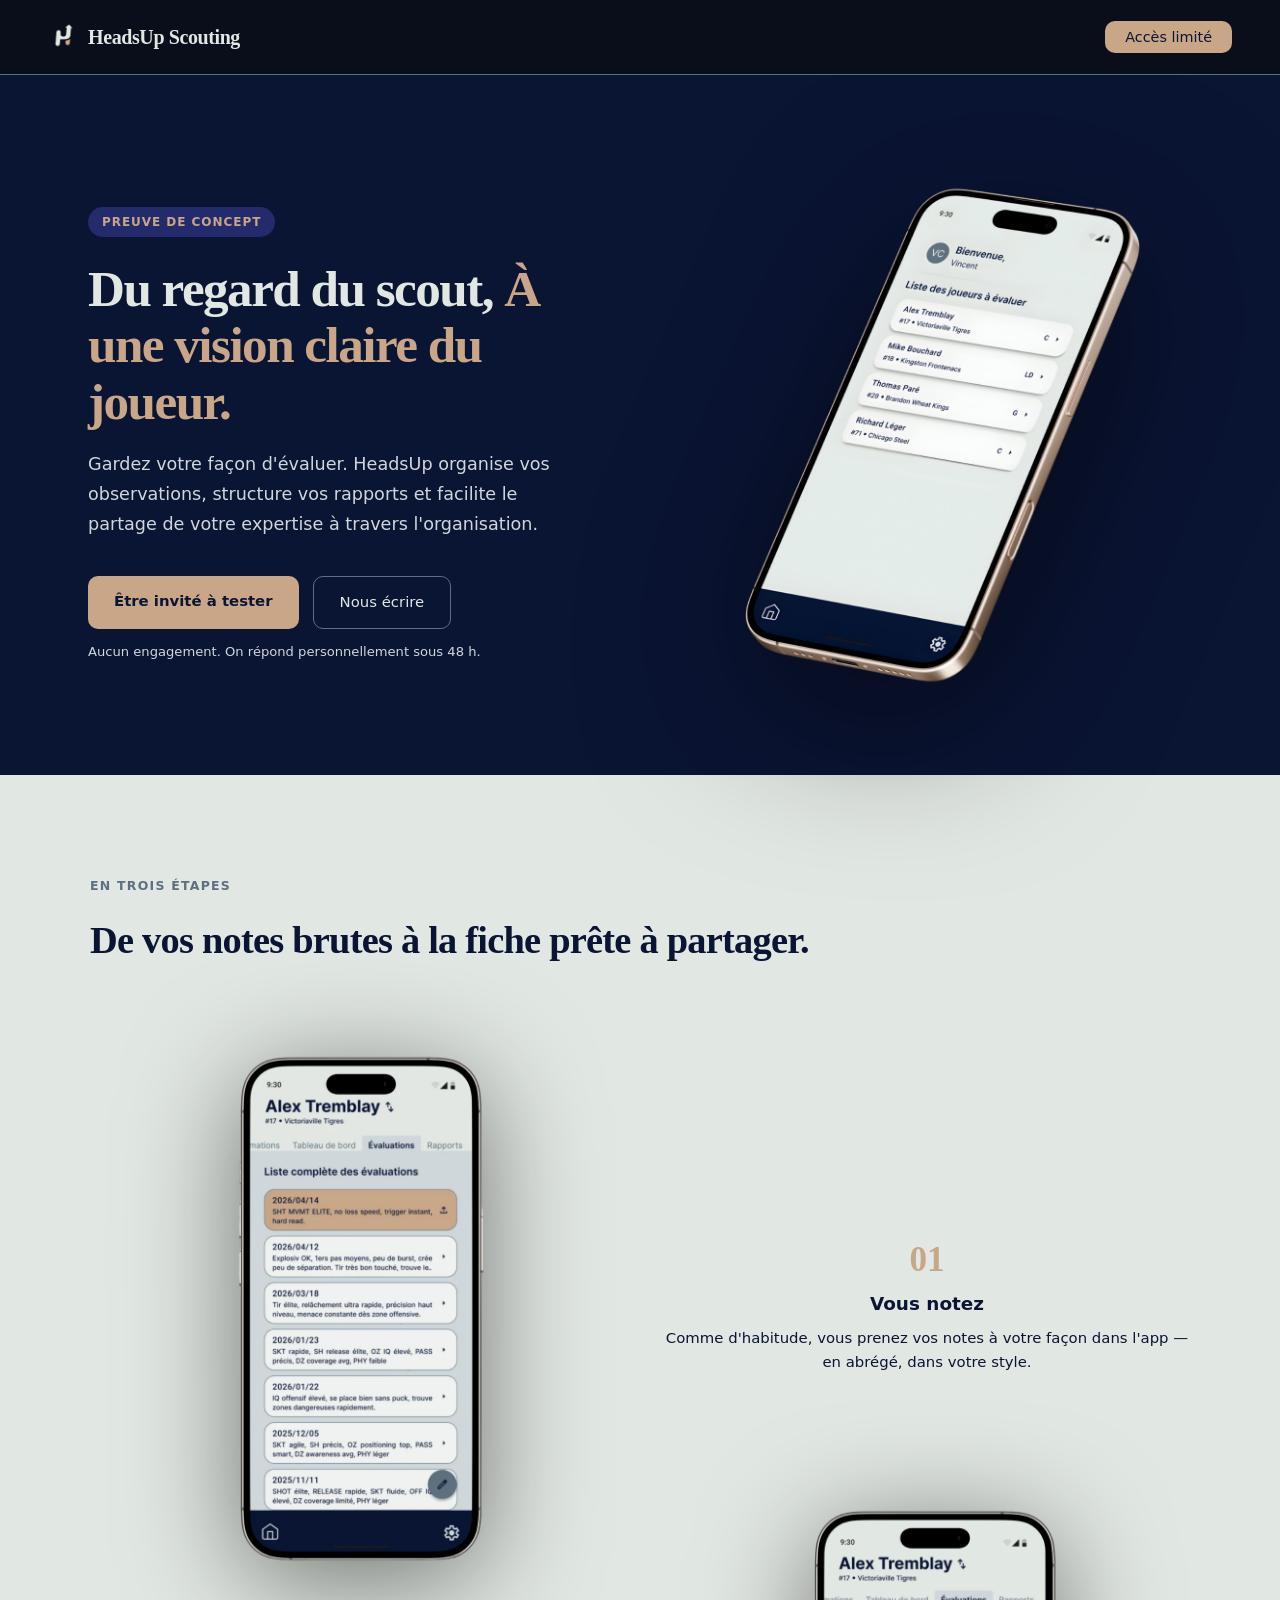
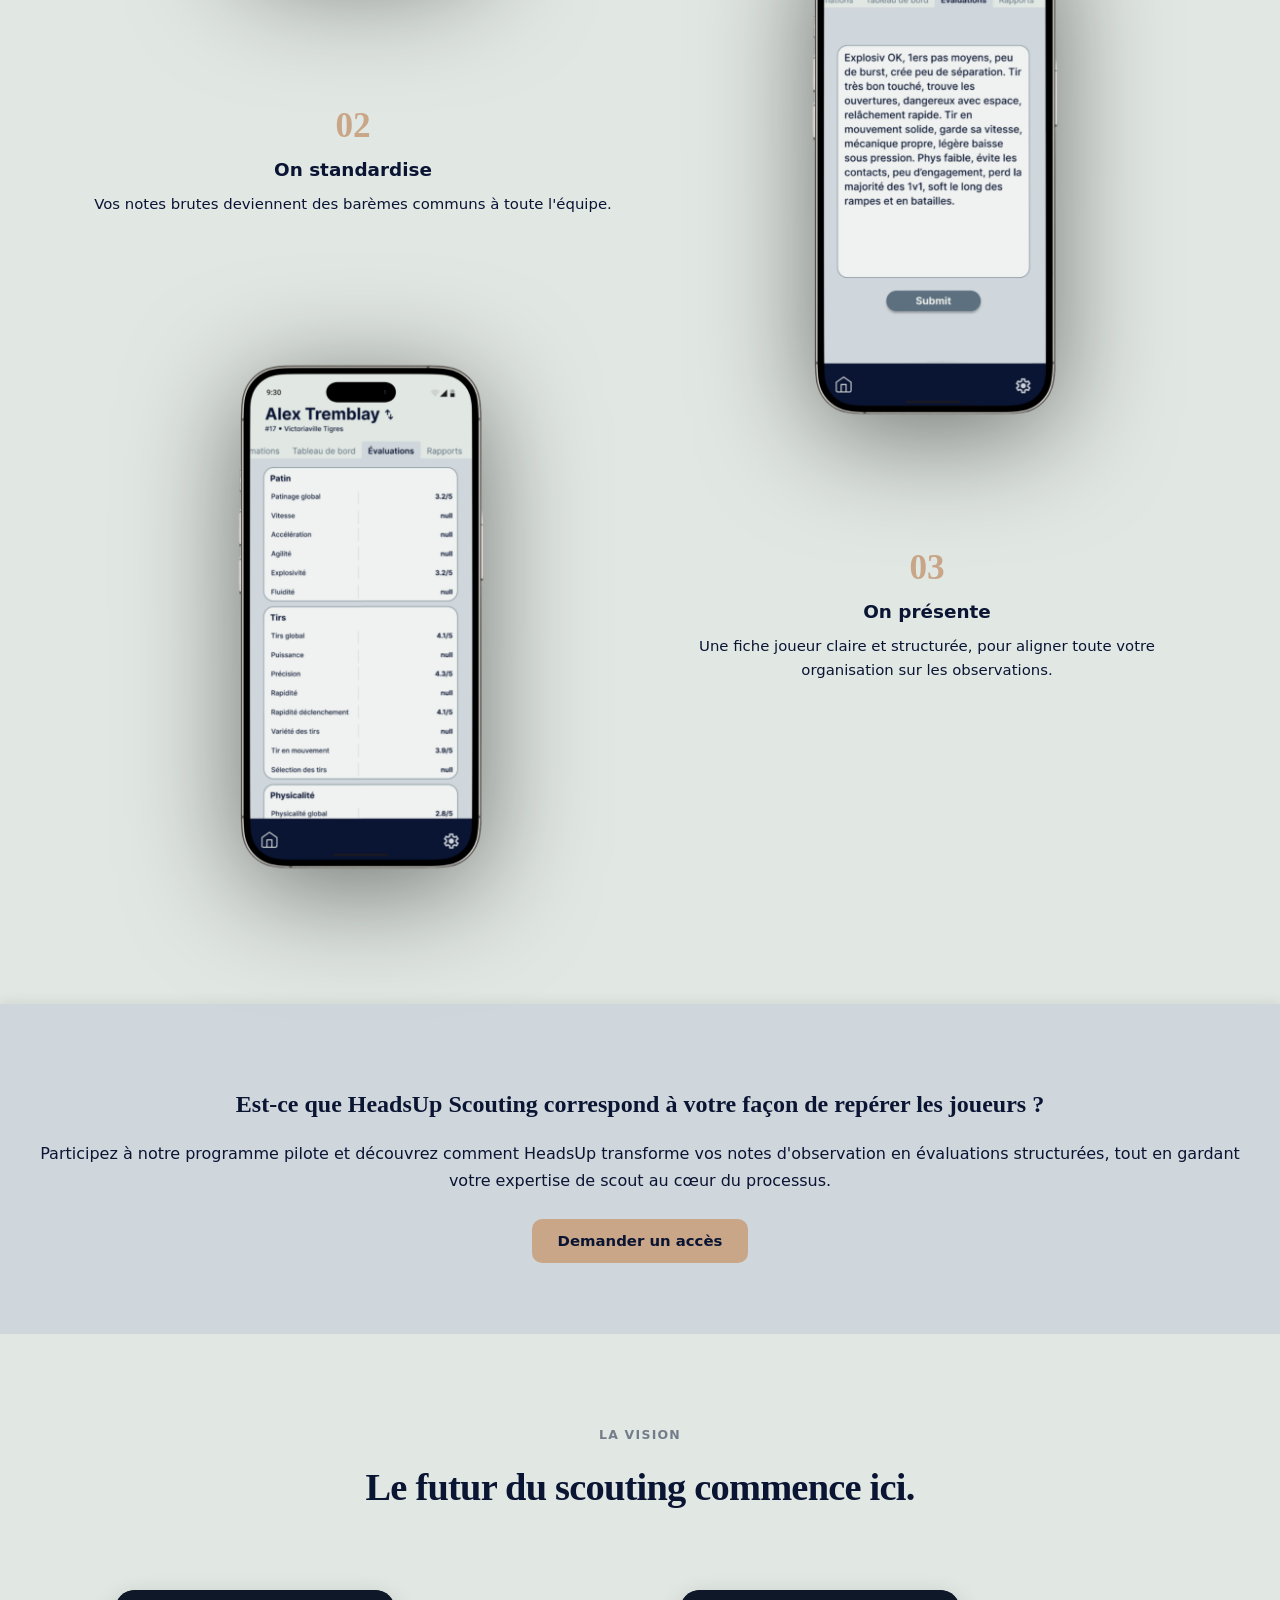
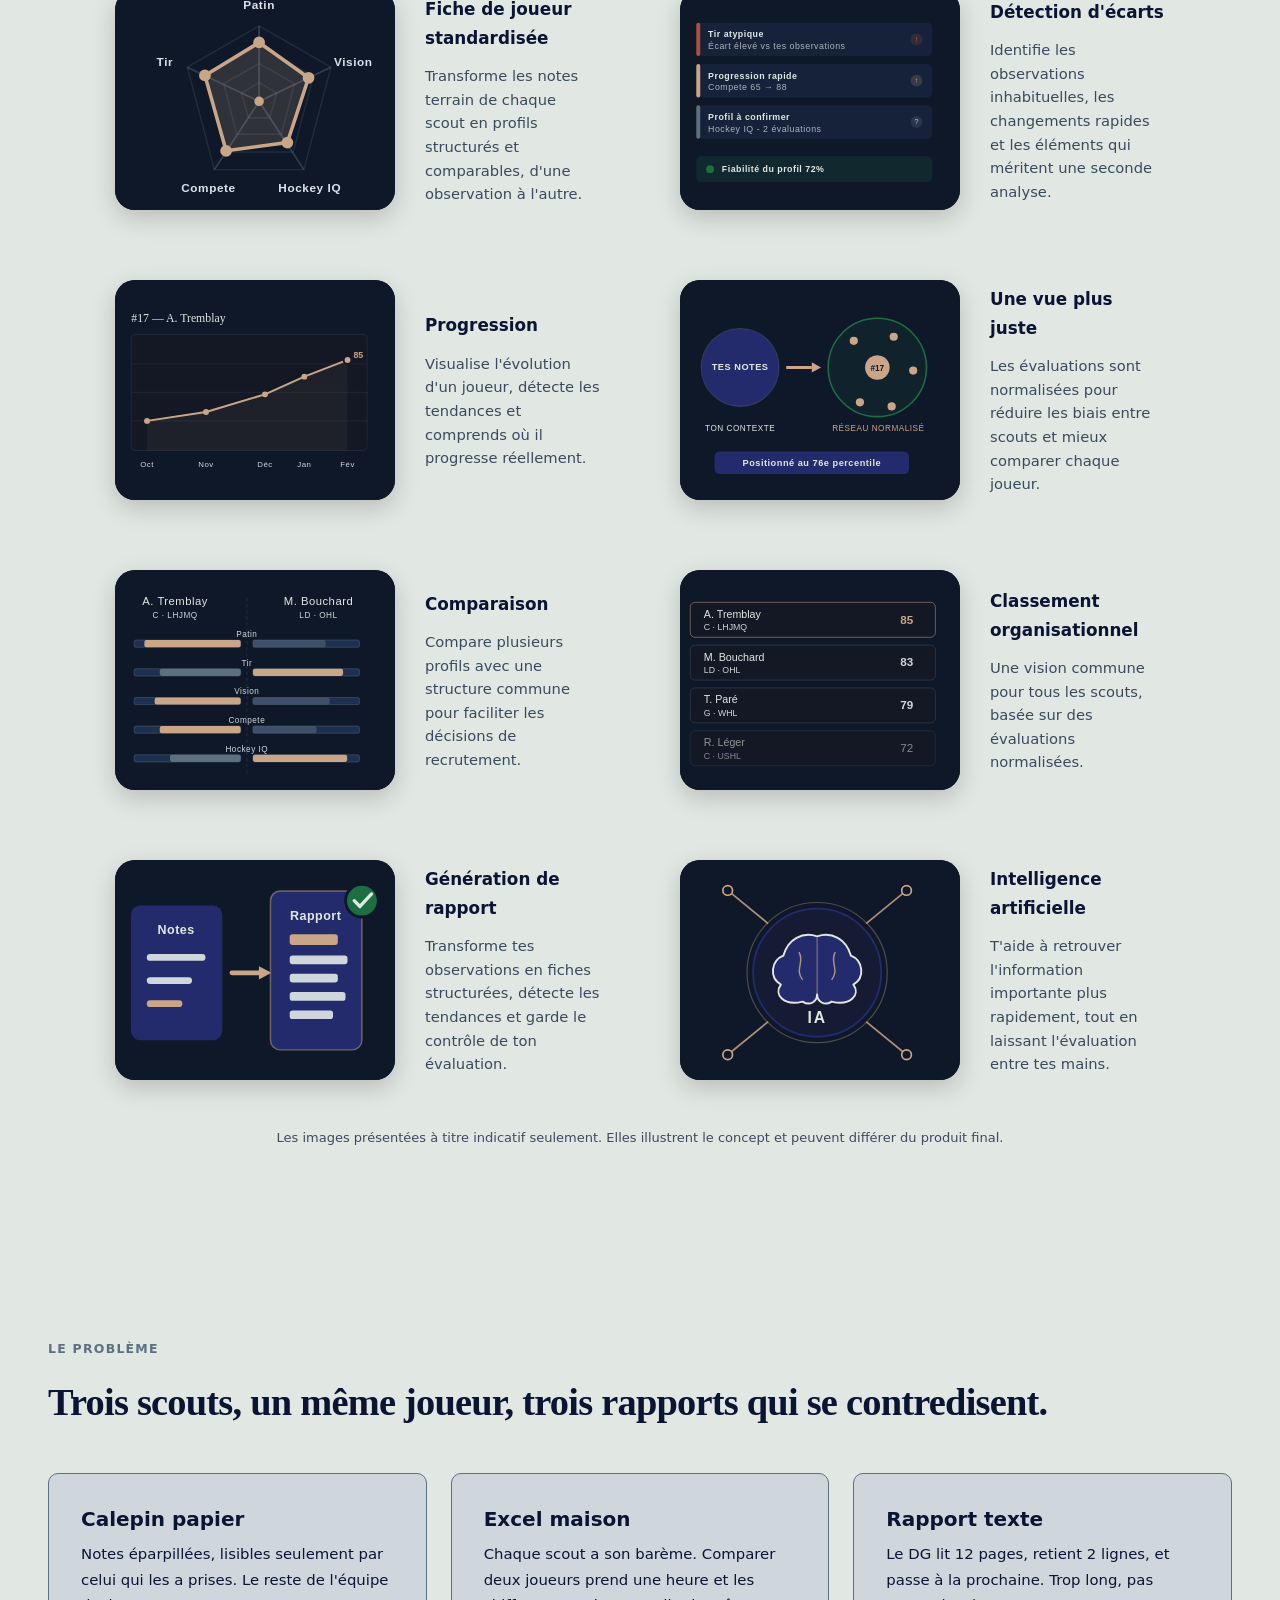
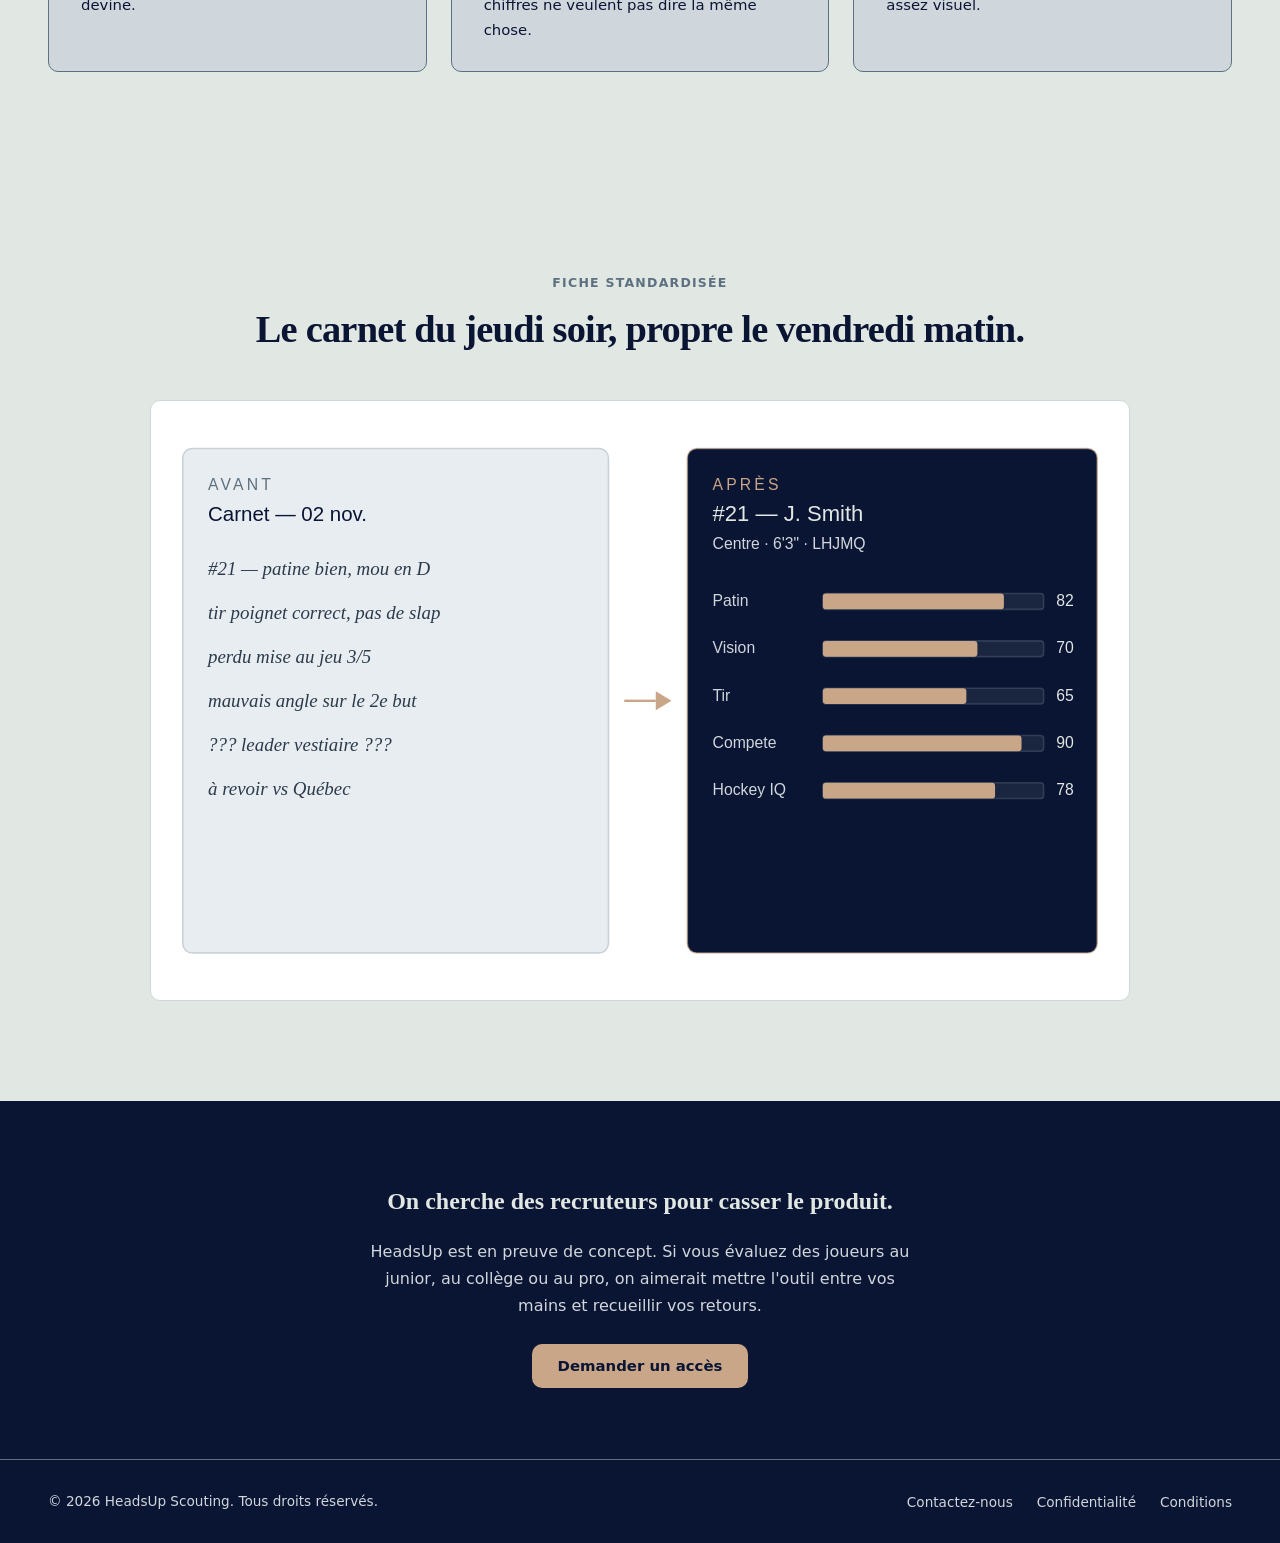
==== commit 3b54f395: "Removed title in incons, resized icons" ====
--- a/index.html
+++ b/index.html
@@ -100,471 +100,457 @@
   <h2 class="vision-title">
     Le futur du scouting commence ici.
   </h2>
-  <div class="features-grid">
-    <!-- FEATURE 1 -->
-    <div class="feature-card">
-      <div class="feature-visual">
-        <div class="feature-circle">
-          <svg viewBox="0 0 280 220" xmlns="http://www.w3.org/2000/svg">
-            <rect width="280" height="220" fill="#0F1829"/>
-            <!-- Titre -->
-            <text x="80" y="22" font-size="11" fill="#C9A688" font-family="Inter,sans-serif" font-weight="700" letter-spacing="1">
-              PROFIL DU JOUEUR
-            </text>
-            <line x1="118" y1="32" x2="156" y2="32" stroke="#C9A688" stroke-width="1" opacity="0.5"/>
-            <!-- Graphique -->
-            <g transform="translate(14,25) scale(0.88)">
+    <div class="features-grid">
+      <!-- FEATURE 1 -->
+      <div class="feature-card">
+        <div class="feature-visual">
+          <div class="feature-circle">
+            <svg viewBox="0 0 280 220" xmlns="http://www.w3.org/2000/svg">
+              <rect width="280" height="220" fill="#0F1829"/>
+              <!-- Graphique -->
+              <g transform="translate(-17,-6) scale(1.15)">
               <!-- Axes -->
               <g stroke="#708090" stroke-width="1.5" stroke-opacity=".35">
-                <line x1="140" y1="110" x2="140" y2="30"/>
-                <line x1="140" y1="110" x2="216" y2="74"/>
-                <line x1="140" y1="110" x2="188" y2="182"/>
-                <line x1="140" y1="110" x2="92" y2="182"/>
-                <line x1="140" y1="110" x2="64" y2="74"/>
-              </g>
+                <line x1="140" y1="102" x2="140" y2="38"/>
+                <line x1="140" y1="102" x2="201" y2="73"/>
+                <line x1="140" y1="102" x2="178" y2="160"/>
+                <line x1="140" y1="102" x2="102" y2="160"/>
+                <line x1="140" y1="102" x2="79" y2="73"/>
+              </g>
+
               <!-- Niveaux -->
               <g fill="none" stroke="#708090" stroke-width="1.2" stroke-opacity=".18">
-                <polygon points="140,90 159,101 152,128 128,128 121,101"/>
-                <polygon points="140,70 178,92 164,146 116,146 102,92"/>
-                <polygon points="140,50 197,83 176,164 104,164 83,83"/>
-                <polygon points="140,30 216,74 188,182 92,182 64,74"/>
-              </g>
+                <polygon points="140,86 155,95 149,116 131,116 125,95"/>
+                <polygon points="140,70 170,87 159,130 121,130 110,87"/>
+                <polygon points="140,54 186,81 169,145 111,145 94,81"/>
+                <polygon points="140,38 201,73 178,160 102,160 79,73"/>
+              </g>
+
               <!-- Profil -->
-              <polygon points="140,48 192,85 170,154 105,162 82,82" fill="#C9A688" fill-opacity=".18" stroke="#C9A688" stroke-width="3" stroke-linejoin="round"/>
+              <polygon
+                points="140,52 182,82 164,137 112,144 94,80"
+                fill="#C9A688"
+                fill-opacity=".18"
+                stroke="#C9A688"
+                stroke-width="3"
+                stroke-linejoin="round"/>
+
               <!-- Sommets -->
               <g fill="#C9A688">
-                <circle cx="140" cy="48" r="5"/>
-                <circle cx="192" cy="85" r="5"/>
-                <circle cx="170" cy="154" r="5"/>
-                <circle cx="105" cy="162" r="5"/>
-                <circle cx="82" cy="82" r="5"/>
-              </g>
+                <circle cx="140" cy="52" r="5"/>
+                <circle cx="182" cy="82" r="5"/>
+                <circle cx="164" cy="137" r="5"/>
+                <circle cx="112" cy="144" r="5"/>
+                <circle cx="94" cy="80" r="5"/>
+              </g>
+
               <!-- Centre -->
-              <circle cx="140" cy="110" r="4" fill="#C9A688"/>
+              <circle cx="140" cy="102" r="4" fill="#C9A688"/>
+
               <!-- Labels -->
-              <g fill="#DCE4EA" font-family="Inter,sans-serif" font-size="10" font-weight="600">
-                <text x="139" y="24" text-anchor="middle">Patin</text>
-                <text x="235" y="72" text-anchor="middle">Vision</text>
-                <text x="190" y="197" text-anchor="middle">Hockey IQ</text>
-                <text x="82" y="197" text-anchor="middle">Compete</text>
-                <text x="55" y="72" text-anchor="middle">Tir</text>
+              <g
+                fill="#DCE4EA"
+                font-family="Inter,sans-serif"
+                font-size="10"
+                font-weight="600">
+
+                <text x="140" y="24" text-anchor="middle" letter-spacing="0.5">Patin</text>
+                <text x="220" y="72" text-anchor="middle" letter-spacing="0.5">Vision</text>
+                <text x="183" y="179" text-anchor="middle" letter-spacing="0.5">Hockey IQ</text>
+                <text x="97" y="179" text-anchor="middle" letter-spacing="0.5">Compete</text>
+                <text x="60" y="72" text-anchor="middle" letter-spacing="0.5">Tir</text>
+
               </g>
             </g>
-          </svg>
-        </div>
-      </div>
-      <div class="feature-content">
-        <h3>
-          Fiches joueur standardisées
-        </h3>
-        <p>
-          Transforme les notes terrain de chaque scout
-          en profils structurés et comparables,
-          d'une observation à l'autre.
-        </p>
-      </div>
-    </div>
-
-    <!-- FEATURE 2 -->
-    <div class="feature-card">
-      <div class="feature-visual">
-        <div class="feature-circle">
-          <svg viewBox="0 0 280 220" xmlns="http://www.w3.org/2000/svg" style="width:100%;display:block;">
-            <rect width="280" height="220" fill="#0F1829"/>
-            <!-- Title -->
-            <text x="70" y="22" font-size="11" fill="#C9A688" font-family="Inter,sans-serif" font-weight="700" letter-spacing="1">
-              DÉTECTION D'ÉCARTS
-            </text>
-            <line x1="120" y1="32" x2="160" y2="32" stroke="#C9A688" stroke-width="1" opacity="0.5"/>
-            <!-- Insight 1 -->
-            <g>
-              <rect x="20" y="38" width="240" height="34" rx="5" fill="#16213A"/>
-              <rect x="20" y="38" width="4" height="34" rx="2" fill="#B0503C"/>
-              <text x="32" y="53" font-size="9" fill="#E1E7E3" font-family="Inter,sans-serif" font-weight="700">Tir atypique</text>
-              <text x="32" y="65" font-size="7" fill="#AAB5BD" font-family="Inter,sans-serif">Écart élevé vs tes observations</text>
-              <circle cx="244" cy="55" r="6" fill="#B0503C" fill-opacity=".2"/>
-              <text x="244" y="57.5" text-anchor="middle" font-size="8" fill="#B0503C" font-family="Inter,sans-serif">!</text>
-            </g>
-            <!-- Insight 2 -->
-            <g>
-              <rect x="20" y="80" width="240" height="34" rx="5" fill="#16213A"/>
-              <rect x="20" y="80" width="4" height="34" rx="2" fill="#C9A688"/>
-              <text x="32" y="95" font-size="9" fill="#E1E7E3" font-family="Inter,sans-serif" font-weight="700">Progression rapide</text>
-              <text x="32" y="107" font-size="7" fill="#AAB5BD" font-family="Inter,sans-serif">Compete 65 → 88</text>
-              <circle cx="244" cy="97" r="6" fill="#C9A688" fill-opacity=".2"/>
-              <text x="244" y="99.5" text-anchor="middle" font-size="8" fill="#C9A688" font-family="Inter,sans-serif">↑</text>
-            </g>
-            <!-- Insight 3 -->
-            <g>
-              <rect x="20" y="122" width="240" height="34" rx="5" fill="#16213A"/>
-              <rect x="20" y="122" width="4" height="34" rx="2" fill="#5D707F"/>
-              <text x="32" y="137" font-size="9" fill="#E1E7E3" font-family="Inter,sans-serif" font-weight="700">Profil à confirmer</text>
-              <text x="32" y="149" font-size="7" fill="#AAB5BD" font-family="Inter,sans-serif">Hockey IQ • 6 évaluations</text>
-              <circle cx="244" cy="139" r="6" fill="#5D707F" fill-opacity=".25"/>
-              <text x="244" y="141.5" text-anchor="middle" font-size="8" fill="#B8C2C8" font-family="Inter,sans-serif">?</text>
-            </g>
-            <!-- Confidence -->
-            <rect x="20" y="174" width="240" height="26" rx="5" fill="#1D6F42" fill-opacity=".18"/>
-            <circle cx="34" cy="187" r="4" fill="#1D6F42"/>
-            <text x="46" y="190" font-size="9" fill="#E1E7E3" font-family="Inter,sans-serif" font-weight="700">
-              Fiabilité du profil 72%
-            </text>
-          </svg>
-        </div>
-      </div>
-      <div class="feature-content">
-        <h3>
-          Détection d'écarts
-        </h3>
-        <p>
-          Identifie les observations inhabituelles,
-          les changements rapides et les éléments
-          qui méritent une seconde analyse.
-        </p>
-      </div>
-    </div>
-
-    <!-- FEATURE 3 -->
-    <div class="feature-card">
-      <div class="feature-visual">
-        <div class="feature-circle">
-          <svg viewBox="0 0 280 220" xmlns="http://www.w3.org/2000/svg" style="width:100%;display:block;">
-            <rect width="280" height="220" fill="#0F1829"/>
+            </svg>
+          </div>
+        </div>
+        <div class="feature-content">
+          <h3>
+            Fiche de joueur standardisée
+          </h3>
+          <p>
+            Transforme les notes terrain de chaque scout
+            en profils structurés et comparables,
+            d'une observation à l'autre.
+          </p>
+        </div>
+      </div>
+
+      <!-- FEATURE 2 -->
+      <div class="feature-card">
+        <div class="feature-visual">
+          <div class="feature-circle">
+            <svg viewBox="0 0 280 220" xmlns="http://www.w3.org/2000/svg" style="width:100%;display:block;">
+              <rect width="280" height="220" fill="#0F1829"/>
+              <g transform="translate(0,-2) scale(0.96)">
               <!-- Title -->
-            <text x="60" y="22" font-size="11" fill="#C9A688" font-family="Inter,sans-serif" font-weight="700" letter-spacing="1">
-              UNE PROGRESSION VISIBLE
-            </text>
-            <line x1="120" y1="32" x2="160" y2="32" stroke="#C9A688" stroke-width="1" opacity="0.5"/>
-            <!-- Player -->
-            <text x="20" y="45" font-size="12" fill="#E1E7E3" font-family="Georgia,serif">
-              #17 — A. Tremblay
-            </text>
-            <!-- Chart area -->
-            <rect x="20" y="58" width="240" height="118" rx="4" fill="#141824" stroke="#5D707F" stroke-opacity="0.2"/>
-            <!-- Grid lines -->
-            <line x1="20" y1="88" x2="260" y2="88" stroke="#5D707F" stroke-opacity=".15"/>
-            <line x1="20" y1="117" x2="260" y2="117" stroke="#5D707F" stroke-opacity=".15"/>
-            <line x1="20" y1="146" x2="260" y2="146" stroke="#5D707F" stroke-opacity=".15"/>
-            <!-- Area fill -->
-            <polygon points="36,146 96,137 156,119 196,101 240,84 240,176 36,176"
-            fill="#C9A688"
-            fill-opacity=".06"/>
-            <!-- Line chart -->
-            <polyline points="36,146 96,137 156,119 196,101 240,84"
-            fill="none"
-            stroke="#C9A688"
-            stroke-width="2"
-            stroke-linejoin="round"/>
-            <!-- Points -->
-            <circle cx="36" cy="146" r="3" fill="#C9A688"/>
-            <circle cx="96" cy="137" r="3" fill="#C9A688"/>
-            <circle cx="156" cy="119" r="3" fill="#C9A688"/>
-            <circle cx="196" cy="101" r="3" fill="#C9A688"/>
-            <circle cx="240" cy="84" r="4" fill="#C9A688" stroke="#0F1829" stroke-width="2"/>
-            <!-- Labels -->
-            <text x="36" y="193" text-anchor="middle" font-size="8" fill="#D0D7DC" font-family="Inter,sans-serif">Oct</text>
-            <text x="96" y="193" text-anchor="middle" font-size="8" fill="#D0D7DC" font-family="Inter,sans-serif">Nov</text>
-            <text x="156" y="193" text-anchor="middle" font-size="8" fill="#D0D7DC" font-family="Inter,sans-serif">Déc</text>
-            <text x="196" y="193" text-anchor="middle" font-size="8" fill="#D0D7DC" font-family="Inter,sans-serif">Jan</text>
-            <text x="240" y="193" text-anchor="middle" font-size="8" fill="#D0D7DC" font-family="Inter,sans-serif">Fév</text>
-            <!-- Current value -->
-            <text x="246" y="82" font-size="9" fill="#C9A688" font-family="Inter,sans-serif" font-weight="700">
-            85
-            </text>
-          </svg>
-        </div>
-      </div>
-      <div class="feature-content">
-        <h3>
-          Progression
-        </h3>
-        <p>
-          Visualise l'évolution d'un joueur,
-          détecte les tendances et comprends
-          où il progresse réellement.
-        </p>
-      </div>
-    </div>
-
-    <!-- FEATURE 4 -->
-    <div class="feature-card">
-      <div class="feature-visual">
-        <div class="feature-circle">
+              <!-- Insight 1 -->
+              <g>
+                <rect x="20" y="38" width="240" height="34" rx="5" fill="#16213A"/>
+                <rect x="20" y="38" width="4" height="34" rx="2" fill="#B0503C"/>
+                <text x="32" y="53" font-size="9" fill="#E1E7E3" font-family="Inter,sans-serif" font-weight="700" letter-spacing="0.5">Tir atypique</text>
+                <text x="32" y="65" font-size="9" fill="#AAB5BD" font-family="Inter,sans-serif" letter-spacing="0.5">Écart élevé vs tes observations</text>
+                <circle cx="244" cy="55" r="6" fill="#B0503C" fill-opacity=".2"/>
+                <text x="244" y="57.5" text-anchor="middle" font-size="8" fill="#B0503C" font-family="Inter,sans-serif">!</text>
+              </g>
+              <!-- Insight 2 -->
+              <g>
+                <rect x="20" y="80" width="240" height="34" rx="5" fill="#16213A"/>
+                <rect x="20" y="80" width="4" height="34" rx="2" fill="#C9A688"/>
+                <text x="32" y="95" font-size="9" fill="#E1E7E3" font-family="Inter,sans-serif" font-weight="700" letter-spacing="0.5">Progression rapide</text>
+                <text x="32" y="107" font-size="9" fill="#AAB5BD" font-family="Inter,sans-serif" letter-spacing="0.5">Compete 65 → 88</text>
+                <circle cx="244" cy="97" r="6" fill="#C9A688" fill-opacity=".2"/>
+                <text x="244" y="99.5" text-anchor="middle" font-size="8" fill="#C9A688" font-family="Inter,sans-serif">↑</text>
+              </g>
+              <!-- Insight 3 -->
+              <g>
+                <rect x="20" y="122" width="240" height="34" rx="5" fill="#16213A"/>
+                <rect x="20" y="122" width="4" height="34" rx="2" fill="#5D707F"/>
+                <text x="32" y="137" font-size="9" fill="#E1E7E3" font-family="Inter,sans-serif" font-weight="700" letter-spacing="0.5">Profil à confirmer</text>
+                <text x="32" y="149" font-size="9" fill="#AAB5BD" font-family="Inter,sans-serif" letter-spacing="0.5">Hockey IQ - 2 évaluations</text>
+                <circle cx="244" cy="139" r="6" fill="#5D707F" fill-opacity=".25"/>
+                <text x="244" y="141.5" text-anchor="middle" font-size="8" fill="#B8C2C8" font-family="Inter,sans-serif">?</text>
+              </g>
+              <!-- Confidence -->
+              <rect x="20" y="174" width="240" height="26" rx="5" fill="#1D6F42" fill-opacity=".18"/>
+              <circle cx="34" cy="187" r="4" fill="#1D6F42"/>
+              <text x="46" y="190" font-size="9" fill="#E1E7E3" font-family="Inter,sans-serif" font-weight="700" letter-spacing="0.5">
+                Fiabilité du profil 72%
+              </text>
+              </g>
+            </svg>
+          </div>
+        </div>
+        <div class="feature-content">
+          <h3>
+            Détection d'écarts
+          </h3>
+          <p>
+            Identifie les observations inhabituelles,
+            les changements rapides et les éléments
+            qui méritent une seconde analyse.
+          </p>
+        </div>
+      </div>
+
+      <!-- FEATURE 3 -->
+      <div class="feature-card">
+        <div class="feature-visual">
+          <div class="feature-circle">
             <svg viewBox="0 0 280 220" xmlns="http://www.w3.org/2000/svg" style="width:100%;display:block;">
-            <rect width="280" height="220" fill="#0F1829"/>
-            <text x="140" y="22" text-anchor="middle" font-size="11" fill="#C9A688" font-family="Inter,sans-serif" font-weight="700" letter-spacing="1">
-              UNE VUE PLUS JUSTE
-            </text>
-            <line x1="120" y1="32" x2="160" y2="32" stroke="#C9A688" stroke-width="1" opacity="0.5"/>
-            <!-- Local view -->
-            <circle cx="70" cy="98" r="38" fill="#16213A" stroke="#5D707F" stroke-opacity=".35"/>
-            <text x="70" y="95" text-anchor="middle" font-size="8" fill="#E1E7E3" font-family="Inter,sans-serif" font-weight="700">TES NOTES</text>
-            <text x="70" y="108" text-anchor="middle" font-size="7" fill="#B8C2C8" font-family="Inter,sans-serif">Ton contexte</text>
-            <!-- Network view -->
-            <circle cx="204" cy="98" r="48" fill="#1D6F42" fill-opacity=".12" stroke="#1D6F42" stroke-width="1.5"/>
-            <!-- Transition -->
-            <line x1="115" y1="98" x2="140" y2="98" stroke="#C9A688" stroke-width="3"/>
-            <polygon points="140,93 149,98 140,103" fill="#C9A688"/>
-            <!-- Other scout evaluations -->
-            <g fill="#C9A688">
-              <circle cx="181" cy="72" r="4"/>
-              <circle cx="220" cy="68" r="4"/>
-              <circle cx="239" cy="101" r="4"/>
-              <circle cx="187" cy="132" r="4"/>
-              <circle cx="218" cy="136" r="4"/>
-            </g>
-            <!-- Player -->
-            <circle cx="204" cy="98" r="12" fill="#C9A688"/>
-            <text x="204" y="101" text-anchor="middle" font-size="7" fill="#0F1829" font-family="Inter,sans-serif" font-weight="700">#17</text>
-            <!-- Labels -->
-            <text x="82" y="157" text-anchor="middle" font-size="7" fill="#5D707F" font-family="Inter,sans-serif">1 ÉVALUATION</text>
-            <text x="204" y="157" text-anchor="middle" font-size="7" fill="#C9A688" font-family="Inter,sans-serif">RÉSEAU NORMALISÉ</text>
-            <!-- Percentile -->
-            <rect x="45" y="180" width="190" height="22" rx="5" fill="#16213A"/>
-            <text x="140" y="194" text-anchor="middle" font-size="9" fill="#E1E7E3" font-family="Inter,sans-serif" font-weight="600">Positionné au 76e percentile</text>
-          </svg>
-        </div>
-      </div>
-      <div class="feature-content">
-        <h3>
-          Voir au-delà de tes murs
-        </h3>
-        <p>
-         Les évaluations sont normalisées pour réduire les biais entre scouts et mieux comparer chaque joueur.
-        </p>
-      </div>
-    </div>
-
-    <!-- FEATURE 5 -->
-    <div class="feature-card">
-      <div class="feature-visual">
-        <div class="feature-circle">
-          <!-- SVG comparaison -->
+              <rect width="280" height="220" fill="#0F1829"/>
+              <g transform="translate(0,0) scale(0.96)">
+                <!-- Title -->
+              <!-- Player -->
+              <text x="20" y="45" font-size="12" fill="#E1E7E3" font-family="Georgia,serif">
+                #17 — A. Tremblay
+              </text>
+              <!-- Chart area -->
+              <rect x="20" y="58" width="240" height="118" rx="4" fill="#141824" stroke="#5D707F" stroke-opacity="0.2"/>
+              <!-- Grid lines -->
+              <line x1="20" y1="88" x2="260" y2="88" stroke="#5D707F" stroke-opacity=".15"/>
+              <line x1="20" y1="117" x2="260" y2="117" stroke="#5D707F" stroke-opacity=".15"/>
+              <line x1="20" y1="146" x2="260" y2="146" stroke="#5D707F" stroke-opacity=".15"/>
+              <!-- Area fill -->
+              <polygon points="36,146 96,137 156,119 196,101 240,84 240,176 36,176"
+              fill="#C9A688"
+              fill-opacity=".06"/>
+              <!-- Line chart -->
+              <polyline points="36,146 96,137 156,119 196,101 240,84"
+              fill="none"
+              stroke="#C9A688"
+              stroke-width="2"
+              stroke-linejoin="round"/>
+              <!-- Points -->
+              <circle cx="36" cy="146" r="3" fill="#C9A688"/>
+              <circle cx="96" cy="137" r="3" fill="#C9A688"/>
+              <circle cx="156" cy="119" r="3" fill="#C9A688"/>
+              <circle cx="196" cy="101" r="3" fill="#C9A688"/>
+              <circle cx="240" cy="84" r="4" fill="#C9A688" stroke="#0F1829" stroke-width="2"/>
+              <!-- Labels -->
+              <text x="36" y="193" text-anchor="middle" font-size="8" fill="#D0D7DC" font-family="Inter,sans-serif" letter-spacing="0.5">Oct</text>
+              <text x="96" y="193" text-anchor="middle" font-size="8" fill="#D0D7DC" font-family="Inter,sans-serif" letter-spacing="0.5">Nov</text>
+              <text x="156" y="193" text-anchor="middle" font-size="8" fill="#D0D7DC" font-family="Inter,sans-serif" letter-spacing="0.5">Déc</text>
+              <text x="196" y="193" text-anchor="middle" font-size="8" fill="#D0D7DC" font-family="Inter,sans-serif" letter-spacing="0.5">Jan</text>
+              <text x="240" y="193" text-anchor="middle" font-size="8" fill="#D0D7DC" font-family="Inter,sans-serif" letter-spacing="0.5">Fév</text>
+              <!-- Current value -->
+              <text x="246" y="82" font-size="9" fill="#C9A688" font-family="Inter,sans-serif" font-weight="700">
+              85
+              </text>
+              </g>
+            </svg>
+          </div>
+        </div>
+        <div class="feature-content">
+          <h3>
+            Progression
+          </h3>
+          <p>
+            Visualise l'évolution d'un joueur,
+            détecte les tendances et comprends
+            où il progresse réellement.
+          </p>
+        </div>
+      </div>
+
+      <!-- FEATURE 4 -->
+      <div class="feature-card">
+        <div class="feature-visual">
+          <div class="feature-circle">
             <svg viewBox="0 0 280 220" xmlns="http://www.w3.org/2000/svg" style="width:100%;display:block;">
               <rect width="280" height="220" fill="#0F1829"/>
-              <text x="140" y="22" text-anchor="middle" font-size="11" font-weight="700" fill="#C9A688" font-family="Inter,sans-serif" letter-spacing="1">COMPARAISON</text>
-              <line x1="120" y1="32" x2="160" y2="32" stroke="#C9A688" stroke-width="1" opacity="0.5"/>
+              <g transform="translate(-8,-10) scale(1.00)">
+              <!-- Local view -->
+              <circle cx="70" cy="98" r="38" fill="#232B6C" stroke="#5D707F" stroke-opacity=".35"/>
+              <text x="70" y="100" text-anchor="middle" font-size="9" fill="#E1E7E3" font-family="Inter,sans-serif" font-weight="700" letter-spacing="0.5">TES NOTES</text>
+              <!-- Network view -->
+              <circle cx="204" cy="98" r="48" fill="#1D6F42" fill-opacity=".12" stroke="#1D6F42" stroke-width="1.5"/>
+              <!-- Transition -->
+              <line x1="115" y1="98" x2="140" y2="98" stroke="#C9A688" stroke-width="3"/>
+              <polygon points="140,93 149,98 140,103" fill="#C9A688"/>
+              <!-- Other scout evaluations -->
+              <g fill="#C9A688">
+                <circle cx="181" cy="72" r="4"/>
+                <circle cx="220" cy="68" r="4"/>
+                <circle cx="239" cy="101" r="4"/>
+                <circle cx="187" cy="132" r="4"/>
+                <circle cx="218" cy="136" r="4"/>
+              </g>
+              <!-- Player -->
+              <circle cx="204" cy="98" r="12" fill="#C9A688"/>
+              <text x="204" y="101" text-anchor="middle" font-size="8" fill="#0F1829" font-family="Inter,sans-serif" font-weight="700">#17</text>
+              <!-- Labels -->
+              <text x="70" y="160" text-anchor="middle" font-size="8" fill="#E1E7E3" font-family="Inter,sans-serif" letter-spacing="0.5">TON CONTEXTE</text>
+              <text x="205" y="160" text-anchor="middle" font-size="8" fill="#C9A688" font-family="Inter,sans-serif" letter-spacing="0.5">RÉSEAU NORMALISÉ</text>
+              <!-- Percentile -->
+              <rect x="45" y="180" width="190" height="22" rx="5" fill="#232B6C"/>
+              <text x="140" y="194" text-anchor="middle" font-size="9" fill="#E1E7E3" font-family="Inter,sans-serif" font-weight="600" letter-spacing="0.5">Positionné au 76e percentile</text>
+              </g>
+            </svg>
+          </div>
+        </div>
+        <div class="feature-content">
+          <h3>
+            Une vue plus juste
+          </h3>
+          <p>
+          Les évaluations sont normalisées pour réduire les biais entre scouts et mieux comparer chaque joueur.
+          </p>
+        </div>
+      </div>
+
+      <!-- FEATURE 5 -->
+      <div class="feature-card">
+        <div class="feature-visual">
+          <div class="feature-circle">
+            <svg viewBox="0 0 280 220" xmlns="http://www.w3.org/2000/svg" style="width:100%;display:block;">
+              <rect width="280" height="220" fill="#0F1829"/>
+              <g transform="translate(-8,-8) scale(1.00)">
               <!-- Deux colonnes joueurs -->
-              <text x="70" y="45" text-anchor="middle" font-size="11" fill="#E1E7E3" font-family="Inter,sans-serif">A. Tremblay</text>
-              <text x="70" y="57" text-anchor="middle" font-size="8" fill="#D0D7DC" font-family="Inter,sans-serif">C · LHJMQ</text>
-              <text x="210" y="45" text-anchor="middle" font-size="11" fill="#E1E7E3" font-family="Inter,sans-serif">M. Bouchard</text>
-              <text x="210" y="57" text-anchor="middle" font-size="8" fill="#D0D7DC" font-family="Inter,sans-serif">LD · OHL</text>
+              <text x="70" y="45" text-anchor="middle" font-size="11" fill="#E1E7E3" font-family="Inter,sans-serif" letter-spacing="0.5">A. Tremblay</text>
+              <text x="70" y="57" text-anchor="middle" font-size="8" fill="#D0D7DC" font-family="Inter,sans-serif" letter-spacing="0.5">C · LHJMQ</text>
+              <text x="210" y="45" text-anchor="middle" font-size="11" fill="#E1E7E3" font-family="Inter,sans-serif" letter-spacing="0.5">M. Bouchard</text>
+              <text x="210" y="57" text-anchor="middle" font-size="8" fill="#D0D7DC" font-family="Inter,sans-serif" letter-spacing="0.5">LD · OHL</text>
               <!-- Divider -->
               <line x1="140" y1="38" x2="140" y2="210" stroke="#5D707F" stroke-opacity="0.25" stroke-width="1" stroke-dasharray="3,3"/>
               <!-- Attributs + barres dos-à-dos -->
               <!-- Barres gauche : partent du centre (x=134) vers la gauche -->
               <!-- Barres droite : partent du centre (x=146) vers la droite -->
               <!-- Patin : Tremblay 82 > Bouchard 68 → Tremblay gagne -->
-             <!-- Patin -->
-            <text x="140" y="76" text-anchor="middle" font-size="8" fill="#D0D7DC" font-family="Inter,sans-serif">Patin</text>
-            <rect x="30" y="79" width="104" height="7" rx="2" fill="#1E3050" stroke="#5D707F" stroke-opacity=".4"/>
-            <rect x="40" y="79" width="94" height="7" rx="2" fill="#C9A688"/>
-            <rect x="146" y="79" width="104" height="7" rx="2" fill="#1E3050" stroke="#5D707F" stroke-opacity=".4"/>
-            <rect x="146" y="79" width="71" height="7" rx="2" fill="#5D707F" fill-opacity=".5"/>
-            <!-- Tir -->
-            <text x="140" y="104" text-anchor="middle" font-size="8" fill="#D0D7DC" font-family="Inter,sans-serif">Tir</text>
-            <rect x="30" y="107" width="104" height="7" rx="2" fill="#1E3050" stroke="#5D707F" stroke-opacity=".4"/>
-            <rect x="55" y="107" width="79" height="7" rx="2" fill="#5D707F"/>
-            <rect x="146" y="107" width="104" height="7" rx="2" fill="#1E3050" stroke="#5D707F" stroke-opacity=".4"/>
-            <rect x="146" y="107" width="88" height="7" rx="2" fill="#C9A688"/>
-            <!-- Vision -->
-            <text x="140" y="132" text-anchor="middle" font-size="8" fill="#D0D7DC" font-family="Inter,sans-serif">Vision</text>
-            <rect x="30" y="135" width="104" height="7" rx="2" fill="#1E3050" stroke="#5D707F" stroke-opacity=".4"/>
-            <rect x="50" y="135" width="84" height="7" rx="2" fill="#C9A688"/>
-            <rect x="146" y="135" width="104" height="7" rx="2" fill="#1E3050" stroke="#5D707F" stroke-opacity=".4"/>
-            <rect x="146" y="135" width="75" height="7" rx="2" fill="#5D707F" fill-opacity=".5"/>
-            <!-- Compete -->
-            <text x="140" y="160" text-anchor="middle" font-size="8" fill="#D0D7DC" font-family="Inter,sans-serif">Compete</text>
-            <rect x="30" y="163" width="104" height="7" rx="2" fill="#1E3050" stroke="#5D707F" stroke-opacity=".4"/>
-            <rect x="55" y="163" width="79" height="7" rx="2" fill="#C9A688"/>
-            <rect x="146" y="163" width="104" height="7" rx="2" fill="#1E3050" stroke="#5D707F" stroke-opacity=".4"/>
-            <rect x="146" y="163" width="62" height="7" rx="2" fill="#5D707F" fill-opacity=".5"/>
-            <!-- Hockey IQ -->
-            <text x="140" y="188" text-anchor="middle" font-size="8" fill="#D0D7DC" font-family="Inter,sans-serif">Hockey IQ</text>
-            <rect x="30" y="191" width="104" height="7" rx="2" fill="#1E3050" stroke="#5D707F" stroke-opacity=".4"/>
-            <rect x="65" y="191" width="69" height="7" rx="2" fill="#5D707F"/>
-            <rect x="146" y="191" width="104" height="7" rx="2" fill="#1E3050" stroke="#5D707F" stroke-opacity=".4"/>
-            <rect x="146" y="191" width="92" height="7" rx="2" fill="#C9A688"/>
-            </svg>
-        </div>
-      </div>
-      <div class="feature-content">
-        <h3>
-          Comparaison entre joueurs
-        </h3>
+              <!-- Patin -->
+              <text x="140" y="76" text-anchor="middle" font-size="8" fill="#D0D7DC" font-family="Inter,sans-serif" letter-spacing="0.5">Patin</text>
+              <rect x="30" y="79" width="104" height="7" rx="2" fill="#1E3050" stroke="#5D707F" stroke-opacity=".4"/>
+              <rect x="40" y="79" width="94" height="7" rx="2" fill="#C9A688"/>
+              <rect x="146" y="79" width="104" height="7" rx="2" fill="#1E3050" stroke="#5D707F" stroke-opacity=".4"/>
+              <rect x="146" y="79" width="71" height="7" rx="2" fill="#5D707F" fill-opacity=".5"/>
+              <!-- Tir -->
+              <text x="140" y="104" text-anchor="middle" font-size="8" fill="#D0D7DC" font-family="Inter,sans-serif" letter-spacing="0.5">Tir</text>
+              <rect x="30" y="107" width="104" height="7" rx="2" fill="#1E3050" stroke="#5D707F" stroke-opacity=".4"/>
+              <rect x="55" y="107" width="79" height="7" rx="2" fill="#5D707F"/>
+              <rect x="146" y="107" width="104" height="7" rx="2" fill="#1E3050" stroke="#5D707F" stroke-opacity=".4"/>
+              <rect x="146" y="107" width="88" height="7" rx="2" fill="#C9A688"/>
+              <!-- Vision -->
+              <text x="140" y="132" text-anchor="middle" font-size="8" fill="#D0D7DC" font-family="Inter,sans-serif" letter-spacing="0.5">Vision</text>
+              <rect x="30" y="135" width="104" height="7" rx="2" fill="#1E3050" stroke="#5D707F" stroke-opacity=".4"/>
+              <rect x="50" y="135" width="84" height="7" rx="2" fill="#C9A688"/>
+              <rect x="146" y="135" width="104" height="7" rx="2" fill="#1E3050" stroke="#5D707F" stroke-opacity=".4"/>
+              <rect x="146" y="135" width="75" height="7" rx="2" fill="#5D707F" fill-opacity=".5"/>
+              <!-- Compete -->
+              <text x="140" y="160" text-anchor="middle" font-size="8" fill="#D0D7DC" font-family="Inter,sans-serif" letter-spacing="0.5">Compete</text>
+              <rect x="30" y="163" width="104" height="7" rx="2" fill="#1E3050" stroke="#5D707F" stroke-opacity=".4"/>
+              <rect x="55" y="163" width="79" height="7" rx="2" fill="#C9A688"/>
+              <rect x="146" y="163" width="104" height="7" rx="2" fill="#1E3050" stroke="#5D707F" stroke-opacity=".4"/>
+              <rect x="146" y="163" width="62" height="7" rx="2" fill="#5D707F" fill-opacity=".5"/>
+              <!-- Hockey IQ -->
+              <text x="140" y="188" text-anchor="middle" font-size="8" fill="#D0D7DC" font-family="Inter,sans-serif" letter-spacing="0.5">Hockey IQ</text>
+              <rect x="30" y="191" width="104" height="7" rx="2" fill="#1E3050" stroke="#5D707F" stroke-opacity=".4"/>
+              <rect x="65" y="191" width="69" height="7" rx="2" fill="#5D707F"/>
+              <rect x="146" y="191" width="104" height="7" rx="2" fill="#1E3050" stroke="#5D707F" stroke-opacity=".4"/>
+              <rect x="146" y="191" width="92" height="7" rx="2" fill="#C9A688"/>
+              </g>
+            </svg>
+          </div>
+        </div>
+        <div class="feature-content">
+          <h3>
+            Comparaison
+          </h3>
+          <p>
+            Compare plusieurs profils avec
+            une structure commune pour faciliter
+            les décisions de recrutement.
+          </p>
+        </div>
+      </div>
+
+      <!-- FEATURE 6 -->
+      <div class="feature-card">
+        <div class="feature-visual">
+          <div class="feature-circle">
+            <svg viewBox="0 0 280 220" xmlns="http://www.w3.org/2000/svg" style="width:100%;display:block;">
+              <rect width="280" height="220" fill="#0F1829"/>
+              <g transform="translate(0,-2) scale(0.95)" font-family="Inter,sans-serif">
+                <rect x="14" y="38" width="252" height="36" rx="5" fill="#141824" stroke="#C9A688" stroke-opacity="0.5"/>
+                <text x="28" y="54" font-size="11" fill="#E1E7E3">A. Tremblay</text>
+                <text x="28" y="67" font-size="9" fill="#D0D7DC">C · LHJMQ</text>
+                <text x="230" y="60" font-size="12" fill="#C9A688" font-weight="bold">85</text>
+                <rect x="14" y="82" width="252" height="36" rx="5" fill="#141824" stroke="#5D707F" stroke-opacity="0.3"/>
+                <text x="28" y="98" font-size="11" fill="#E1E7E3">M. Bouchard</text>
+                <text x="28" y="111" font-size="9" fill="#D0D7DC">LD · OHL</text>
+                <text x="230" y="104" font-size="12" fill="#D0D7DC" font-weight="bold">83</text>
+                <rect x="14" y="126" width="252" height="36" rx="5" fill="#141824" stroke="#5D707F" stroke-opacity="0.3"/>
+                <text x="28" y="142" font-size="11" fill="#E1E7E3">T. Paré</text>
+                <text x="28" y="155" font-size="9" fill="#D0D7DC">G · WHL</text>
+                <text x="230" y="148" font-size="12" fill="#D0D7DC" font-weight="bold">79</text>
+                <rect x="14" y="170" width="252" height="36" rx="5" fill="#141824" stroke="#5D707F" stroke-opacity="0.2"/>
+                <text x="28" y="186" font-size="11" fill="#E1E7E3" opacity="0.6">R. Léger</text>
+                <text x="28" y="199" font-size="9" fill="#D0D7DC" opacity="0.6">C · USHL</text>
+                <text x="230" y="192" font-size="12" fill="#D0D7DC" opacity="0.6">72</text>
+              </g>
+            </svg>
+          </div>
+        </div>
+        <div class="feature-content">
+          <h3>
+            Classement organisationnel
+          </h3>
+          <p>
+            Une vision commune pour tous les scouts,
+            basée sur des évaluations normalisées.
+          </p>
+        </div>
+      </div>
+
+    <!-- FEATURE 7-->
+      <div class="feature-card">
+        <div class="feature-visual">
+          <div class="feature-circle">
+            <svg viewBox="0 0 280 220" xmlns="http://www.w3.org/2000/svg">
+              <rect width="280" height="220" fill="#0F1829"/>
+              <g transform="translate(0,0) scale(0.94)">
+                <rect x="20" y="50" width="95" height="140" rx="10" fill="#232B6C"/>
+                <text x="67" y="80" text-anchor="middle" font-size="13" font-weight="700" fill="#E1E7E3" font-family="Inter,sans-serif" letter-spacing="0.5">Notes</text>
+                <line x1="40" y1="104" x2="94" y2="104" stroke="#D0D7DC" stroke-width="7" stroke-linecap="round"/>
+                <line x1="40" y1="128" x2="80" y2="128" stroke="#D0D7DC" stroke-width="7" stroke-linecap="round"/>
+                <line x1="40" y1="152" x2="70" y2="152" stroke="#C9A688" stroke-width="7" stroke-linecap="round"/>
+                <line x1="125" y1="120" x2="153" y2="120" stroke="#C9A688" stroke-width="5" stroke-linecap="round"/>
+                <polygon points="153,113 166,120 153,127" fill="#C9A688"/>
+                <rect x="165" y="35" width="95" height="165" rx="10" fill="#232B6C" stroke="#C9A688" stroke-opacity="0.5" stroke-width="1.5"/>
+                <text x="212" y="65" text-anchor="middle" font-size="13" font-weight="700" fill="#E1E7E3" font-family="Inter,sans-serif" letter-spacing="0.5">Rapport</text>
+                <rect x="185" y="80" width="50" height="11" rx="3" fill="#C9A688"/>
+                <rect x="185" y="102" width="60" height="9" rx="3" fill="#D0D7DC"/>
+                <rect x="185" y="121" width="50" height="9" rx="3" fill="#D0D7DC"/>
+                <rect x="185" y="140" width="58" height="9" rx="3" fill="#D0D7DC"/>
+                <rect x="185" y="159" width="45" height="9" rx="3" fill="#D0D7DC"/>
+                <circle cx="260" cy="45" r="17" fill="#1D6F42" stroke="#0F1829" stroke-width="3"/>
+                <path d="M252,45 L258,51 L270,38" fill="none" stroke="#E1E7E3" stroke-width="3.5" stroke-linecap="round" stroke-linejoin="round"/>
+              </g>
+            </svg>
+          </div>
+        </div>
+        <div class="feature-content">
+          <h3>
+            Génération de rapport
+          </h3>
+          <p>
+            Transforme tes observations en fiches structurées, détecte les tendances et garde le contrôle de ton évaluation.
+          </p>
+        </div>
+      </div>
+
+      <!-- FEATURE 8 -->
+      <div class="feature-card">
+        <div class="feature-visual">
+          <div class="feature-circle">
+                        <svg viewBox="0 0 280 220" xmlns="http://www.w3.org/2000/svg">
+              <rect width="280" height="220" fill="#0F1829"/>
+              <g transform="translate(-28,-22) scale(1.18)">
+              <!-- Eyebrow -->
+              <!-- Radiating connectors -->
+              <g stroke="#C9A688" stroke-width="1.4" stroke-linecap="round" opacity="0.85">
+                <line x1="99" y1="73" x2="66" y2="46"/>
+                <line x1="181" y1="73" x2="214" y2="46"/>
+                <line x1="99" y1="155" x2="66" y2="182"/>
+                <line x1="181" y1="155" x2="214" y2="182"/>
+              </g>
+              <g fill="#0F1829" stroke="#C9A688" stroke-width="1.4">
+                <circle cx="66" cy="46" r="4"/>
+                <circle cx="214" cy="46" r="4"/>
+                <circle cx="66" cy="182" r="4"/>
+                <circle cx="214" cy="182" r="4"/>
+              </g>
+              <!-- Badge rings -->
+              <circle cx="140" cy="114" r="58" fill="none" stroke="#C9A688" stroke-width="1" opacity="0.35"/>
+              <circle cx="140" cy="114" r="53" fill="#141B33" stroke="#232B6C" stroke-width="1.5"/>
+              <!-- Brain, symmetric -->
+              <path d="
+                M140,84
+                C152,80 164,86 168,100
+                C178,104 180,118 170,124
+                C176,132 168,142 152,138
+                C146,142 140,138 140,132
+                C140,138 134,142 128,138
+                C112,142 104,132 110,124
+                C100,118 102,104 112,100
+                C116,86 128,80 140,84
+                Z"
+                fill="#232B6C" stroke="#E1E7E3" stroke-width="1.6" stroke-linejoin="round"/>
+              <!-- Hemisphere seam -->
+              <line x1="140" y1="85" x2="140" y2="131" stroke="#C9A688" stroke-width="1" opacity="0.55"/>
+              <!-- Folds, mirrored -->
+              <g stroke="#C9A688" stroke-width="1.2" fill="none" opacity="0.85">
+                <path d="M155,97 C150,106 159,111 152,120"/>
+                <path d="M125,97 C130,106 121,111 128,120"/>
+              </g>
+              <!-- AI monogram -->
+              <text x="140" y="156" text-anchor="middle" font-size="13" font-weight="800"
+                    fill="#E1E7E3" font-family="Inter, sans-serif" letter-spacing="1.5">
+                IA
+              </text>
+              </g>
+            </svg>
+          </div>
+        </div>
+        <div class="feature-content">
+          <h3>
+            Intelligence artificielle
+          </h3>
+          <p>
+            T'aide à retrouver l'information importante plus rapidement, tout en laissant l'évaluation entre tes mains.
+          </p>
+        </div>
+      </div>
+    </div>
+
+      <div class="visual-disclaimer">
         <p>
-          Compare plusieurs profils avec
-          une structure commune pour faciliter
-          les décisions de recrutement.
+          Les images présentées à titre indicatif seulement. Elles illustrent le concept et peuvent différer du produit final.
         </p>
       </div>
-    </div>
-
-    <!-- FEATURE 6 -->
-    <div class="feature-card">
-      <div class="feature-visual">
-        <div class="feature-circle">
-          <svg viewBox="0 0 280 220" xmlns="http://www.w3.org/2000/svg" style="width:100%;display:block;">
-            <rect width="280" height="220" fill="#0F1829"/>
-            <text x="60" y="22" font-size="11" font-weight="700" fill="#C9A688" font-family="Inter,sans-serif" letter-spacing="1">LISTE DE REPÊCHAGE</text>
-            <line x1="120" y1="32" x2="160" y2="32" stroke="#C9A688" stroke-width="1" opacity="0.5"/>
-            <g font-family="Inter,sans-serif">
-              <rect x="14" y="38" width="252" height="36" rx="5" fill="#141824" stroke="#C9A688" stroke-opacity="0.5"/>
-              <text x="28" y="54" font-size="11" fill="#E1E7E3">A. Tremblay</text>
-              <text x="28" y="67" font-size="9" fill="#D0D7DC">C · LHJMQ</text>
-              <text x="230" y="60" font-size="12" fill="#C9A688" font-weight="bold">85</text>
-              <rect x="14" y="82" width="252" height="36" rx="5" fill="#141824" stroke="#5D707F" stroke-opacity="0.3"/>
-              <text x="28" y="98" font-size="11" fill="#E1E7E3">M. Bouchard</text>
-              <text x="28" y="111" font-size="9" fill="#D0D7DC">LD · OHL</text>
-              <text x="230" y="104" font-size="12" fill="#D0D7DC" font-weight="bold">83</text>
-              <rect x="14" y="126" width="252" height="36" rx="5" fill="#141824" stroke="#5D707F" stroke-opacity="0.3"/>
-              <text x="28" y="142" font-size="11" fill="#E1E7E3">T. Paré</text>
-              <text x="28" y="155" font-size="9" fill="#D0D7DC">G · WHL</text>
-              <text x="230" y="148" font-size="12" fill="#D0D7DC" font-weight="bold">79</text>
-              <rect x="14" y="170" width="252" height="36" rx="5" fill="#141824" stroke="#5D707F" stroke-opacity="0.2"/>
-              <text x="28" y="186" font-size="11" fill="#E1E7E3" opacity="0.6">R. Léger</text>
-              <text x="28" y="199" font-size="9" fill="#D0D7DC" opacity="0.6">C · USHL</text>
-              <text x="230" y="192" font-size="12" fill="#D0D7DC" opacity="0.6">72</text>
-            </g>
-          </svg>
-        </div>
-      </div>
-      <div class="feature-content">
-        <h3>
-          Classements organisationnels
-        </h3>
-        <p>
-          Une vision commune pour tous les scouts,
-          basée sur des évaluations normalisées.
-        </p>
-      </div>
-    </div>
-
-  <!-- FEATURE 7-->
-    <div class="feature-card">
-      <div class="feature-visual">
-        <div class="feature-circle">
-          <svg viewBox="0 0 280 220" xmlns="http://www.w3.org/2000/svg">
-            <rect width="280" height="220" fill="#0F1829"/>
-            <!-- Title -->
-            <text x="140" y="22" text-anchor="middle" font-size="11" font-weight="700" fill="#C9A688" font-family="Inter,sans-serif" letter-spacing="1">
-              GÉNÉRATION DE RAPPORT
-            </text>
-            <line x1="120" y1="32" x2="160" y2="32" stroke="#C9A688" stroke-width="1" opacity="0.5"/>
-            <!-- Notes terrain -->
-            <rect x="30" y="55" width="85" height="105" rx="10" fill="#16213A"/>
-            <text x="72" y="82" text-anchor="middle" font-size="11" fill="#D0D7DC" font-family="Inter,sans-serif">
-              Observations
-            </text>
-            <line x1="48" y1="102" x2="98" y2="102" stroke="#D0D7DC" stroke-width="3"/>
-            <line x1="48" y1="118" x2="92" y2="118" stroke="#D0D7DC" stroke-width="3"/>
-            <line x1="48" y1="134" x2="86" y2="134" stroke="#D0D7DC" stroke-width="3"/>
-            <line x1="48" y1="150" x2="75" y2="150" stroke="#C9A688" stroke-width="3"/>
-            <!-- Arrow -->
-            <line x1="128" y1="98" x2="153" y2="98" stroke="#C9A688" stroke-width="3"/>
-            <polygon points="153,93 161,98 153,103" fill="#C9A688"/>
-            <!-- Rapport -->
-            <rect x="170" y="45" width="80" height="125" rx="10" fill="#16213A"/>
-            <text x="210" y="75" text-anchor="middle" font-size="11" fill="#D0D7DC" font-family="Inter,sans-serif">
-              Rapport
-            </text>
-            <!-- Report sections -->
-            <rect x="190" y="95" width="40" height="9" rx="3" fill="#C9A688"/>
-            <rect x="190" y="114" width="48" height="6" rx="3" fill="#D0D7DC"/>
-            <rect x="190" y="130" width="38" height="6" rx="3" fill="#D0D7DC"/>
-            <rect x="190" y="146" width="45" height="6" rx="3" fill="#D0D7DC"/>
-            <!-- Bottom caption -->
-            <text x="140" y="200" text-anchor="middle" font-size="11" fill="#E1E7E3" font-family="Inter,sans-serif">
-              Simple. Structuré. Prêt à partager.
-            </text>
-          </svg>
-        </div>
-      </div>
-      <div class="feature-content">
-        <h3>
-          Tes notes, en rapports clairs
-        </h3>
-        <p>
-          Transforme tes observations en fiches structurées, détecte les tendances et garde le contrôle de ton évaluation.
-        </p>
-      </div>
-    </div>
-
-    <!-- FEATURE 8 -->
-    <div class="feature-card">
-      <div class="feature-visual">
-        <div class="feature-circle">
-          <svg viewBox="0 0 280 220" xmlns="http://www.w3.org/2000/svg">
-            <rect width="280" height="220" fill="#0F1829"/>
-            <!-- Eyebrow -->
-            <text x="140" y="22" text-anchor="middle" font-size="11" font-weight="600"
-                  fill="#C9A688" font-family="Inter, sans-serif" letter-spacing="1">
-              INTELLIGENCE ARTIFICIELLE
-            </text>
-            <line x1="120" y1="32" x2="160" y2="32" stroke="#C9A688" stroke-width="1" opacity="0.5"/>
-            <!-- Radiating connectors -->
-            <g stroke="#C9A688" stroke-width="1.4" stroke-linecap="round" opacity="0.85">
-              <line x1="99" y1="73" x2="66" y2="46"/>
-              <line x1="181" y1="73" x2="214" y2="46"/>
-              <line x1="99" y1="155" x2="66" y2="182"/>
-              <line x1="181" y1="155" x2="214" y2="182"/>
-            </g>
-            <g fill="#0F1829" stroke="#C9A688" stroke-width="1.4">
-              <circle cx="66" cy="46" r="4"/>
-              <circle cx="214" cy="46" r="4"/>
-              <circle cx="66" cy="182" r="4"/>
-              <circle cx="214" cy="182" r="4"/>
-            </g>
-            <!-- Badge rings -->
-            <circle cx="140" cy="114" r="58" fill="none" stroke="#C9A688" stroke-width="1" opacity="0.35"/>
-            <circle cx="140" cy="114" r="53" fill="#141B33" stroke="#232B6C" stroke-width="1.5"/>
-            <!-- Brain, symmetric -->
-            <path d="
-              M140,84
-              C152,80 164,86 168,100
-              C178,104 180,118 170,124
-              C176,132 168,142 152,138
-              C146,142 140,138 140,132
-              C140,138 134,142 128,138
-              C112,142 104,132 110,124
-              C100,118 102,104 112,100
-              C116,86 128,80 140,84
-              Z"
-              fill="#232B6C" stroke="#E1E7E3" stroke-width="1.6" stroke-linejoin="round"/>
-            <!-- Hemisphere seam -->
-            <line x1="140" y1="85" x2="140" y2="131" stroke="#C9A688" stroke-width="1" opacity="0.55"/>
-            <!-- Folds, mirrored -->
-            <g stroke="#C9A688" stroke-width="1.2" fill="none" opacity="0.85">
-              <path d="M155,97 C150,106 159,111 152,120"/>
-              <path d="M125,97 C130,106 121,111 128,120"/>
-            </g>
-            <!-- AI monogram -->
-            <text x="140" y="156" text-anchor="middle" font-size="13" font-weight="800"
-                  fill="#E1E7E3" font-family="Inter, sans-serif" letter-spacing="1.5">
-              AI
-            </text>
-          </svg>
-        </div>
-      </div>
-      <div class="feature-content">
-        <h3>
-          Ton jugement. Amplifié par l'IA.
-        </h3>
-        <p>
-          L'intelligence artificielle t'aide à retrouver l'information importante plus rapidement, tout en laissant l'évaluation entre tes mains.
-        </p>
-      </div>
-    </div>
-
-  </div>  
-  <div class="visual-disclaimer">
-  <p>
-    Images présentées à titre indicatif seulement. Elles illustrent le concept et peuvent différer du produit final.
-  </p>
-</div>
-</section>
-
- <hr />
+  </section>
+
+  <hr />
 
   <!-- ═══ PROBLÈME ════════════════════════════════════════════════════ -->
   <section class="section-probleme" id="probleme">
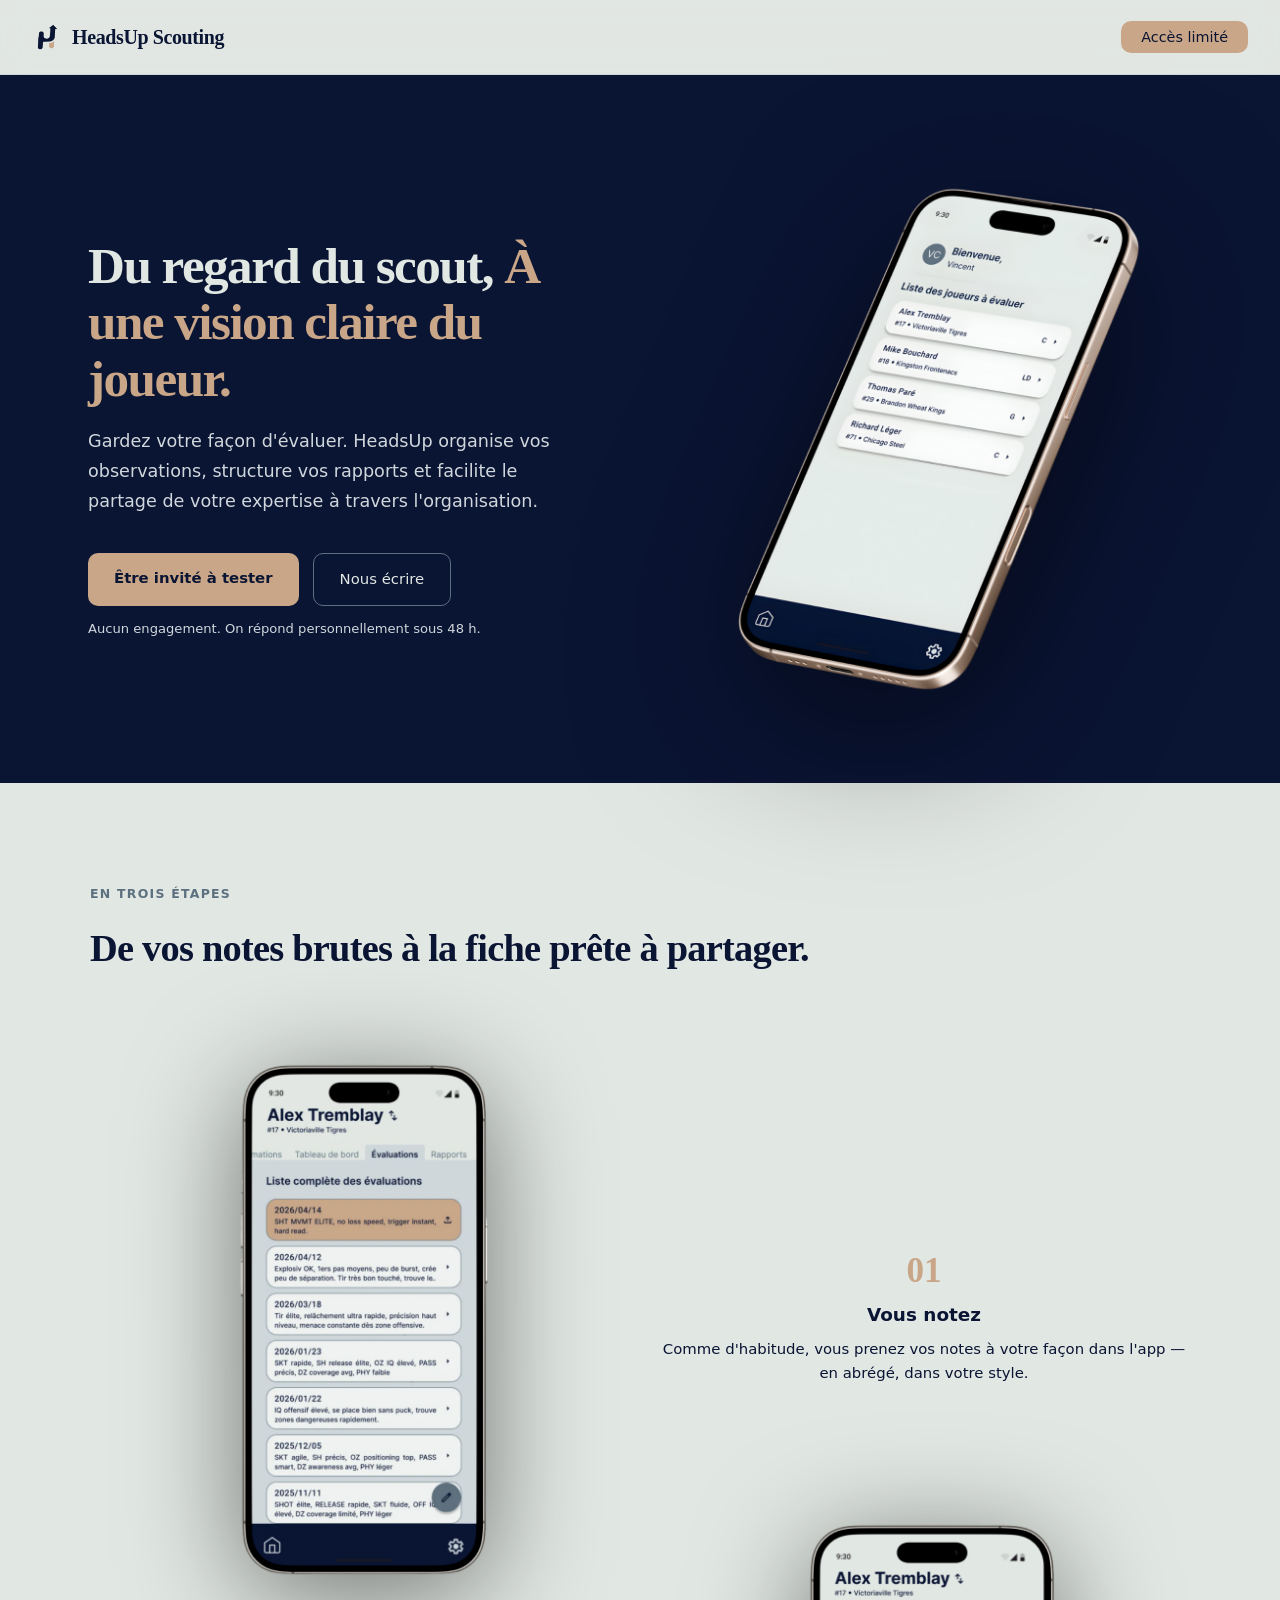
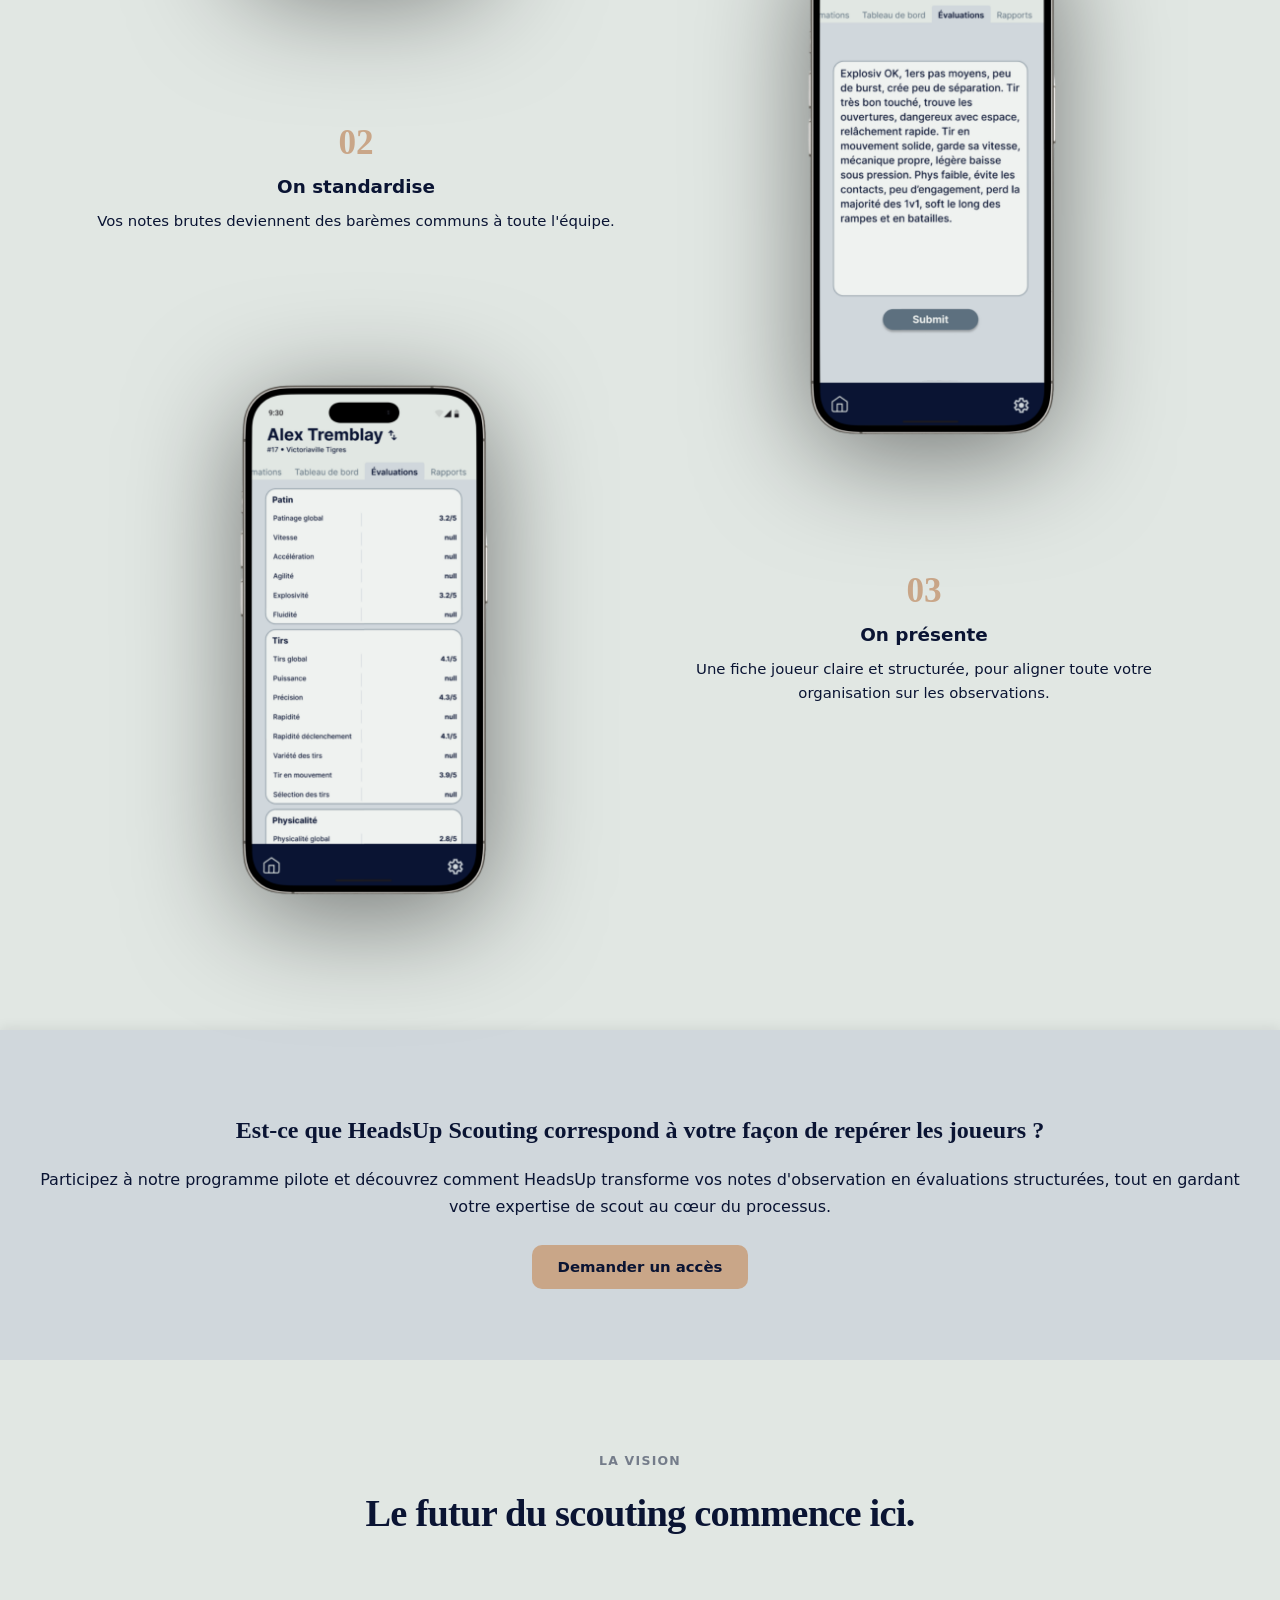
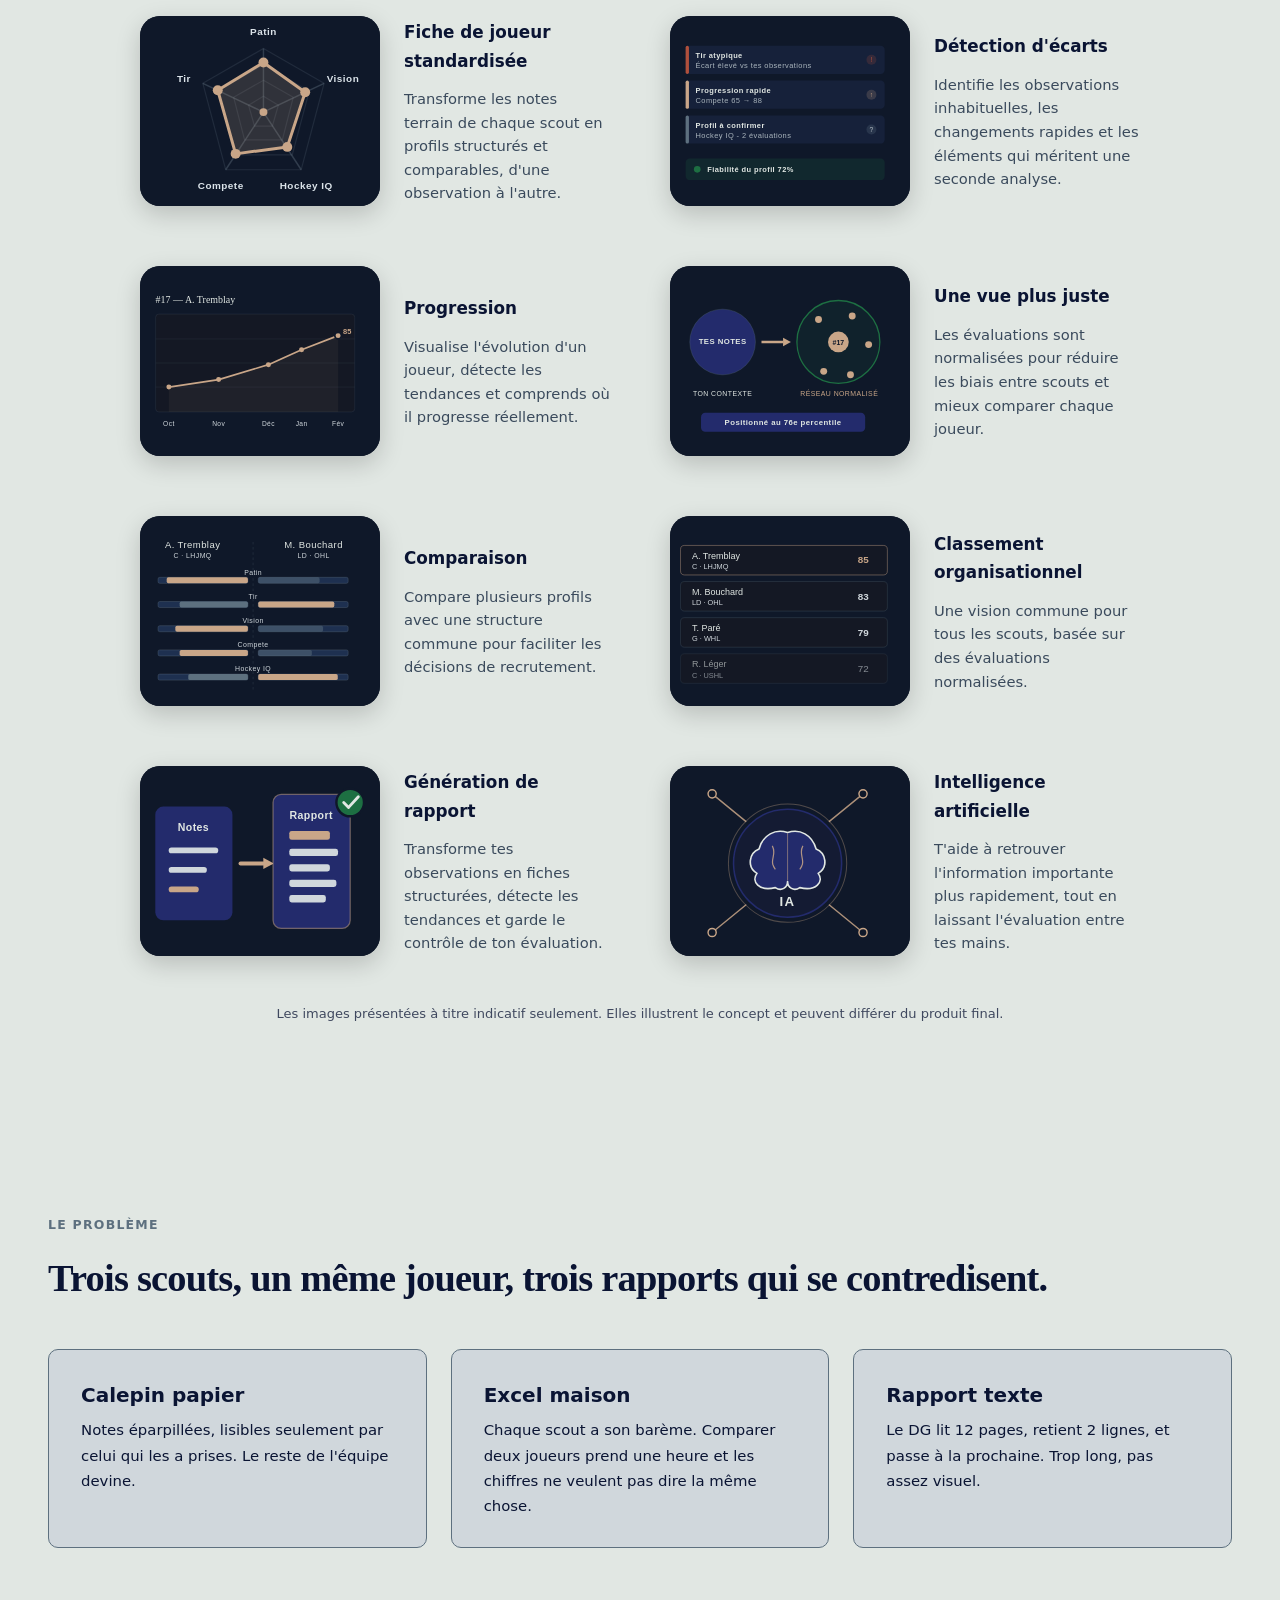
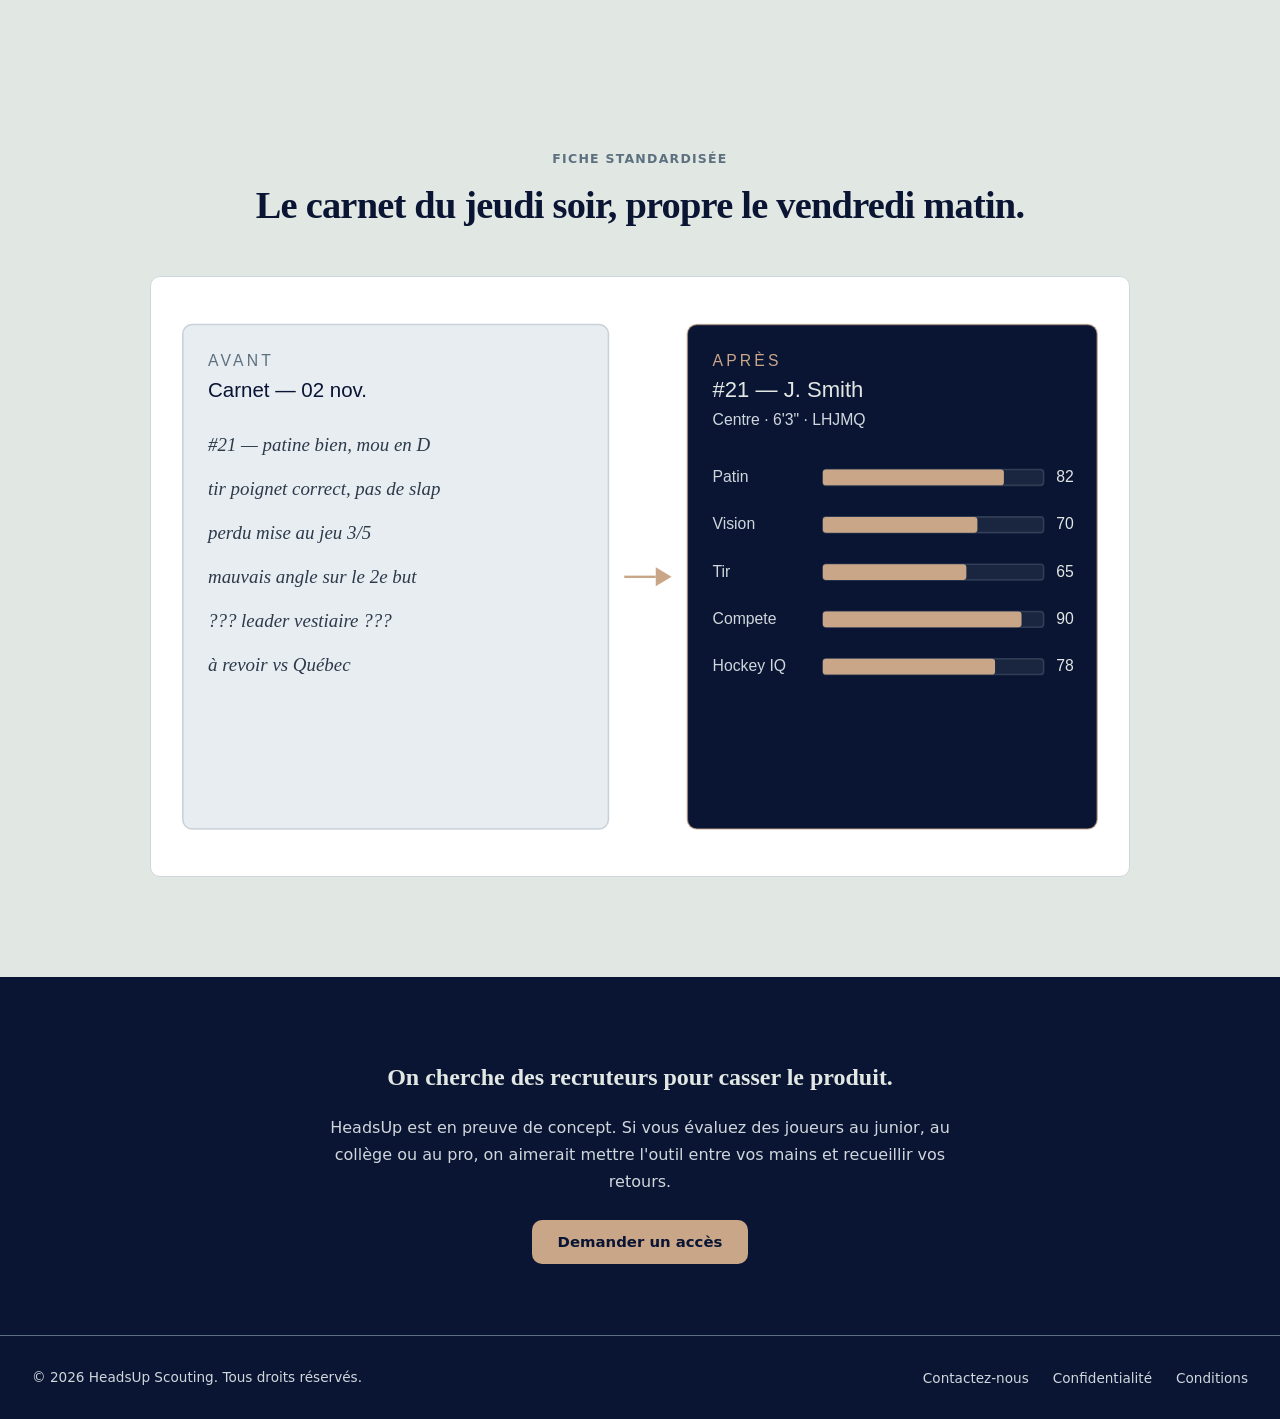
==== commit 6b1685fa: "Added favicon Dark mode/Light mode" ====
--- a/index.html
+++ b/index.html
@@ -6,13 +6,14 @@
   <title>HeadsUp Scouting</title>
   <link rel="stylesheet" href="client/css/base.css">
   <link rel="stylesheet" href="client/css/landing.css">
-  <link rel="icon" href="client/image/Favicon180x180.png">
+  <link rel="icon" href="client/image/HUSDarkSmallTransparentLogo.png"  media="(prefers-color-scheme: dark)">
+  <link rel="icon" href="client/image/HUSLightSmallTransparentLogo.png"  media="(prefers-color-scheme: light)">
 </head>
 <body>
 
   <nav>
     <a class="logo" href="index.html">
-      <img src="client/image/HUSDarkSmallTransparentLogo.png" alt="HeadsUp Scouting logo">
+      <img src="client/image/HUSLightSmallTransparentLogo.png" alt="HeadsUp Scouting logo">
       HeadsUp Scouting
     </a>
     <ul class="nav-links">
@@ -21,24 +22,26 @@
   </nav>
 
   <!-- ═══ HERO ═══════════════════════════════════════════════════════ -->
-  <section class="hero-split">
-    <div class="hero-content">
-      <div class="badge">Preuve de concept</div>
-      <h1>Du regard du scout, <span>À une vision claire du joueur.</span></h1>
-      <p>
-      Gardez votre façon d'évaluer. HeadsUp organise vos observations, structure 
-      vos rapports et facilite le partage de votre expertise à travers l'organisation.
-      </p>
-      <div class="cta-group">
-        <a href="request-access.html" class="btn-primary">Être invité à tester</a>
-        <a href="contact.html" class="btn-secondary">Nous écrire</a>
-      </div>
-      <p class="hero-note">Aucun engagement. On répond personnellement sous 48 h.</p>
-    </div>
-    <div class="hero-visual">
-      <img src="client/image/Phone_Home_Page.png" alt="Aperçu de l'application HeadsUp Scouting" class="hero-phone" />
-    </div>
-  </section>
+  <div class="hero-div">  
+    <section class="hero-split">
+      <div class="hero-content">
+        <h1>Du regard du scout, <span>À une vision claire du joueur.</span></h1>
+        <p>
+        Gardez votre façon d'évaluer. HeadsUp organise vos observations, structure 
+        vos rapports et facilite le partage de votre expertise à travers l'organisation.
+        </p>
+        <div class="cta-group">
+          <a href="request-access.html" class="btn-primary">Être invité à tester</a>
+          <a href="contact.html" class="btn-secondary">Nous écrire</a>
+        </div>
+        <p class="hero-note">Aucun engagement. On répond personnellement sous 48 h.</p>
+      </div>
+      <div class="hero-visual">
+        <img src="client/image/Phone_Home_Page.png" alt="Aperçu de l'application HeadsUp Scouting" class="hero-phone" />
+      </div>
+    </section>
+  </div>
+
   
 
   <hr />
@@ -645,11 +648,14 @@
   <hr />
 
   <!-- ═══ CTA ══════════════════════════════════════════════════════════ -->
-  <div class="cta-band">
-    <h2>On cherche des recruteurs pour casser le produit.</h2>
-    <p>HeadsUp est en preuve de concept. Si vous évaluez des joueurs au junior, au collège ou au pro, on aimerait mettre l'outil entre vos mains et recueillir vos retours.</p>
-    <a href="request-access.html" class="btn-primary">Demander un accès</a>
+  <div class="cta-div">
+    <div class="cta-band">
+      <h2>On cherche des recruteurs pour casser le produit.</h2>
+      <p>HeadsUp est en preuve de concept. Si vous évaluez des joueurs au junior, au collège ou au pro, on aimerait mettre l'outil entre vos mains et recueillir vos retours.</p>
+      <a href="request-access.html" class="btn-primary">Demander un accès</a>
+    </div>
   </div>
+ 
 
   <footer>
     <span>© 2026 HeadsUp Scouting. Tous droits réservés.</span>
--- a/client/css/base.css
+++ b/client/css/base.css
@@ -1,12 +1,14 @@
 :root {
-  --bg: #0A1433;
+  --bg: #E1E7E3;
+  --dark-bg:#0A1433;
   --surface: #141824;
   --border: #5D707F;
   --accent: #C9A688;
   --accent-dim: #232B6C;
   --text: #E1E7E3;
-  --text-dark:#0A1433;
+  --text-dark:#0a1433;
   --muted: #D0D7DC;
+  --toc-hover: #c9a6882e;
   --radius: 10px;
   --font-display: 'Georgia', serif;
   --font-body: system-ui, -apple-system, sans-serif;
@@ -39,10 +41,10 @@
   justify-content: space-between;
   align-items: center;
   padding: 20px 48px;
-  border-bottom: 1px solid var(--border);
+  border-bottom: 1px solid var(--muted);
   position: sticky;
   top: 0;
-  background: rgba(11, 15, 25, 0.92);
+  background: rgba(225, 231, 227, 0.92);
   backdrop-filter: blur(12px);
   z-index: 100;
 }
@@ -51,11 +53,10 @@
   display: flex;
   align-items: center;
   gap: 10px;
-
   font-family: var(--font-display);
   font-size: 1.25rem;
   font-weight: bold;
-  color: var(--text);
+  color: var(--text-dark);
   text-decoration: none;
   letter-spacing: -0.02em;
 }
@@ -86,7 +87,7 @@
 
 .nav-cta {
   background: var(--accent);
-  color: var(--bg) !important;
+  color: var(--text-dark) !important;
   padding: 8px 20px;
   border-radius: var(--radius);
   font-weight: 500;
@@ -105,6 +106,7 @@
   align-items: center;
   flex-wrap: wrap;
   gap: 12px;
+  background-color: var(--dark-bg);
 }
 
 footer span {
@@ -141,8 +143,60 @@
   cursor: pointer;
 }
 
-/* MOBILE */
+/* =====================================================
+   RESPONSIVE OVERRIDES
+===================================================== */
+
+/* Ultra Wide */
+@media (min-width: 1800px) {
+  nav,
+  footer {
+    padding-left: 80px;
+    padding-right: 80px;
+  }
+
+}
+
+/* Desktop / Laptop */
+@media (max-width: 1400px) {
+  nav,
+  footer {
+    padding-left: 32px;
+    padding-right: 32px;
+  }
+
+}
+
+/* Large Tablet */
+@media (max-width: 1200px) {
+  .nav-links {
+    gap: 24px;
+  }
+
+}
+
+/* Tablet */
+@media (max-width: 992px) {
+  nav {
+    padding: 18px 24px;
+  }
+
+  footer {
+    padding: 28px 24px;
+  }
+
+  .nav-links {
+    gap: 18px;
+  }
+
+}
+
+/* Mobile */
 @media (max-width: 768px) {
+  html {
+    scroll-padding-top: 90px;
+  }
+
   nav {
     padding: 16px 20px;
   }
@@ -156,4 +210,31 @@
     text-align: center;
     padding: 24px 20px;
   }
+
+  .footer-links {
+    flex-wrap: wrap;
+    justify-content: center;
+    gap: 16px;
+  }
+
+}
+
+/* Small Mobile */
+@media (max-width: 480px) {
+  nav {
+    padding: 14px 16px;
+  }
+
+  footer {
+    padding: 20px 16px;
+  }
+
+  .logo {
+    font-size: 1.1rem;
+  }
+
+  .logo img {
+    height: 26px;
+  }
+
 }
--- a/client/css/landing.css
+++ b/client/css/landing.css
@@ -1,6 +1,10 @@
 /* ══════════════════════════════════════════════════════
    HERO SPLIT
 ══════════════════════════════════════════════════════ */
+.hero-div{
+  background-color: var(--dark-bg);
+}
+
 .hero-split {
   max-width: 1200px;
   margin: 0 auto;
@@ -43,20 +47,6 @@
   width: auto;
   max-width: 100%;
   filter: drop-shadow(0 40px 80px rgba(0,0,0,0.5));
-}
-
-/* ── Badge ── */
-.badge {
-  display: inline-block;
-  background: var(--accent-dim);
-  color: var(--accent);
-  font-size: 0.75rem;
-  font-weight: 600;
-  letter-spacing: 0.08em;
-  text-transform: uppercase;
-  padding: 5px 14px;
-  border-radius: 20px;
-  margin-bottom: 24px;
 }
 
 h1 {
@@ -200,7 +190,7 @@
   margin: 0;
   font-size: 13px;
   line-height: 1.5;
-  color: var(--bg);
+  color: var(--text-dark);
   opacity: 0.75;
 }
 
@@ -228,7 +218,6 @@
    SECTION PROBLÈME — titre à gauche, cards à droite
 ══════════════════════════════════════════════════════ */
 .section-probleme {
-  background: var(--text);
   padding: 100px 48px;
 }
 
@@ -263,7 +252,7 @@
   font-size: clamp(1.6rem, 3vw, 2.4rem);
   letter-spacing: -0.02em;
   line-height: 1.2;
-  color: var(--bg);
+  color: var(--text-dark);
 }
 
 
@@ -278,11 +267,11 @@
 .probleme-card h3 {
   font-size: 1.25rem;
   margin-bottom: 6px;
-  color: var(--bg);
+  color: var(--text-dark);
 }
 
 .probleme-card p {
-  color: var(--bg);
+  color: var(--text-dark);
   font-size: 0.93rem;
 }
 
@@ -333,7 +322,7 @@
 
 
 /* ══════════════════════════════════════════════════════
-   SECTION STEPS — gardé, dark bg
+   SECTION STEPS
 ══════════════════════════════════════════════════════ */
 .section--dark {
   background: var(--text);
@@ -446,13 +435,13 @@
 }
 
 .step-text h3 {
-  color: var(--bg);
+  color: var(--text-dark);
   font-size: 1.15rem;
   margin-bottom: 8px;
 }
 
 .step-text p {
-  color: var(--bg);
+  color: var(--text-dark);
   font-size: 0.93rem;
   line-height: 1.6;
 }
@@ -493,8 +482,12 @@
   margin: 0 auto;
 }
 
+.cta-div{
+  background-color: var(--dark-bg);
+}
+
 .cta-band {
-  max-width: 600px;
+  max-width: 700px;
 }
 
 .cta-band-light {
@@ -520,7 +513,7 @@
 }
 
 .cta-band-light h2 {
-  color: var(--bg);
+  color: var(--text-dark);
 }
 
 /* Paragraphes */
@@ -530,85 +523,260 @@
 }
 
 .cta-band-light p {
-  color: var(--bg);
+  color: var(--text-dark);
   margin-bottom: 32px;
 }
 
-
-/* ══════════════════════════════════════════════════════
-   RESPONSIVE
-══════════════════════════════════════════════════════ */
-@media (max-width: 900px) {
+/* =====================================================
+   RESPONSIVE OVERRIDES
+===================================================== */
+
+/* Ultra Wide */
+@media (min-width:1800px) {
+}
+
+/* Desktop */
+@media (max-width:1400px) {
+
   .hero-split {
-    grid-template-columns: 1fr;
-    text-align: center;
+    max-width: 1200px;
+    gap:48px;
+  }
+
+  .features-grid {
+    max-width:1000px;
+    gap:60px;
+  }
+
+  .feature-card {
+    gap:24px;
+  }
+
+  .feature-circle {
+    width:240px;
+    height:190px;
+  }
+  .step {
+    gap:36px;
+  }
+}
+
+/* Laptop */
+@media (max-width:1200px) {
+
+  .hero-split {
+    padding:80px 36px 70px;
+    gap:40px;
+  }
+
+  .hero-phone {
+    max-height:500px;
+  }
+
+  .features-grid {
+    grid-template-columns:1fr;
+    max-width:900px;
+    gap:50px;
+  }
+
+  .probleme-cards {
+    grid-template-columns:repeat(2,1fr);
+  }
+
+  .step {
+    gap:32px;
+  }
+
+  .step-img {
+    max-height:480px;
+  }
+}
+
+/* Tablet */
+@media (max-width:992px) {
+
+  .hero-split {
+    grid-template-columns:1fr;
+    text-align:center;
+    padding:70px 32px;
+    gap:50px;
   }
 
   .hero-content {
-    align-items: center;
+    align-items:center;
+    text-align:center;
+  }
+
+  .hero-content p {
+    max-width:600px;
   }
 
   .hero-phone {
-    max-height: 380px;
-  }
-
-  .slide {
-    grid-template-columns: 1fr;
-    text-align: center;
-  }
-
-  .slide-visual {
-    display: flex;
-    justify-content: center;
-  }
-
-  .slide-mock {
-    max-width: 280px;
-  }
-
-   .probleme-cards {
-    grid-template-columns: 1fr;
-  }
-
-  .step:nth-child(2),
-  .step:nth-child(3) {
-    margin-top: 0;
-  }
-
-  .hero-split,
-  .vision-section,
+    max-height:420px;
+  }
+
+  .cta-group {
+    justify-content:center;
+  }
+
+  .features-grid {
+    grid-template-columns:1fr;
+    margin-top:50px;
+  }
+
+  .feature-card {
+    justify-content:center;
+  }
+
+  .probleme-cards {
+    grid-template-columns:1fr;
+  }
+
   .section-probleme,
   .section-fiche,
   .section--dark {
-    padding: 60px 20px;
-  }
-
- .step {
-    gap: 24px;
+    padding:70px 32px;
+  }
+
+  .step {
+    grid-template-columns:1fr;
+    gap:30px;
+    padding:40px 0;
+  }
+
+  .step:nth-child(2),
+  .step:nth-child(3) {
+    margin-top:0;
   }
 
   .step-img {
-    max-height: 320px;
-  }
-
-}
-
-@media (max-width: 640px) {
-  .vision-section,
-  .section--dark,
-  .section--light {
-    padding: 60px 20px;
-  }
-
-
-  @media (max-height: 500px) and (max-width: 900px) {
+    max-height:360px;
+  }
+
+  .step-img--left,
+  .step-img--right {
+    order:0;
+  }
+  .step-text {
+    order:1 !important;
+    text-align:center;
+  }
+}
+
+/* Mobile Landscape / Large Mobile */
+@media (max-width:768px) {
   .hero-split {
-    padding: 40px 20px;
+    padding:60px 24px;
+  }
+
+  h1 {
+    font-size:2.2rem;
   }
 
   .hero-phone {
-    max-height: 260px;
-  }
-}
+    max-height:320px;
+  }
+
+  .feature-card {
+    flex-direction:column;
+    text-align:center;
+  }
+
+  .feature-circle {
+    width:min(280px,80vw);
+    height:auto;
+    aspect-ratio:4 / 3;
+  }
+
+  .feature-content h3 {
+    margin-bottom:10px;
+  }
+
+  .vision-section {
+    padding:60px 24px;
+  }
+
+  .section-probleme,
+  .section-fiche,
+  .section--dark {
+    padding:60px 24px;
+  }
+
+  .fiche-title {
+    margin-bottom:32px;
+  }
+
+  .fiche-svg {
+    padding:10px;
+  }
+
+  .step-img {
+    max-height:280px;
+  }
+
+  .cta-band,
+  .cta-band-light {
+    padding:60px 20px;
+  }
+
+}
+
+/* Small Mobile */
+@media (max-width:480px) {
+  .hero-split {
+    padding:45px 18px;
+  }
+
+  h1 {
+    font-size:2rem;
+  }
+
+  .hero-content p {
+    font-size:1rem;
+  }
+
+  .cta-group {
+    flex-direction:column;
+    width:100%;
+  }
+
+  .btn-primary,
+  .btn-secondary {
+    width:100%;
+    text-align:center;
+  }
+
+  .feature-circle {
+    width:220px;
+  }
+
+  .feature-content p {
+    font-size:.88rem;
+  }
+
+  .probleme-card {
+    padding:22px;
+  }
+
+  .step-text h3 {
+    font-size:1.05rem;
+  }
+
+  .step-text p {
+    font-size:.88rem;
+  }
+
+}
+
+/* Mobile Landscape height optimization */
+@media (max-height:500px) and (max-width:900px) {
+  .hero-split {
+    padding-top:35px;
+    padding-bottom:35px;
+  }
+
+  .hero-phone {
+    max-height:240px;
+  }
 
 }
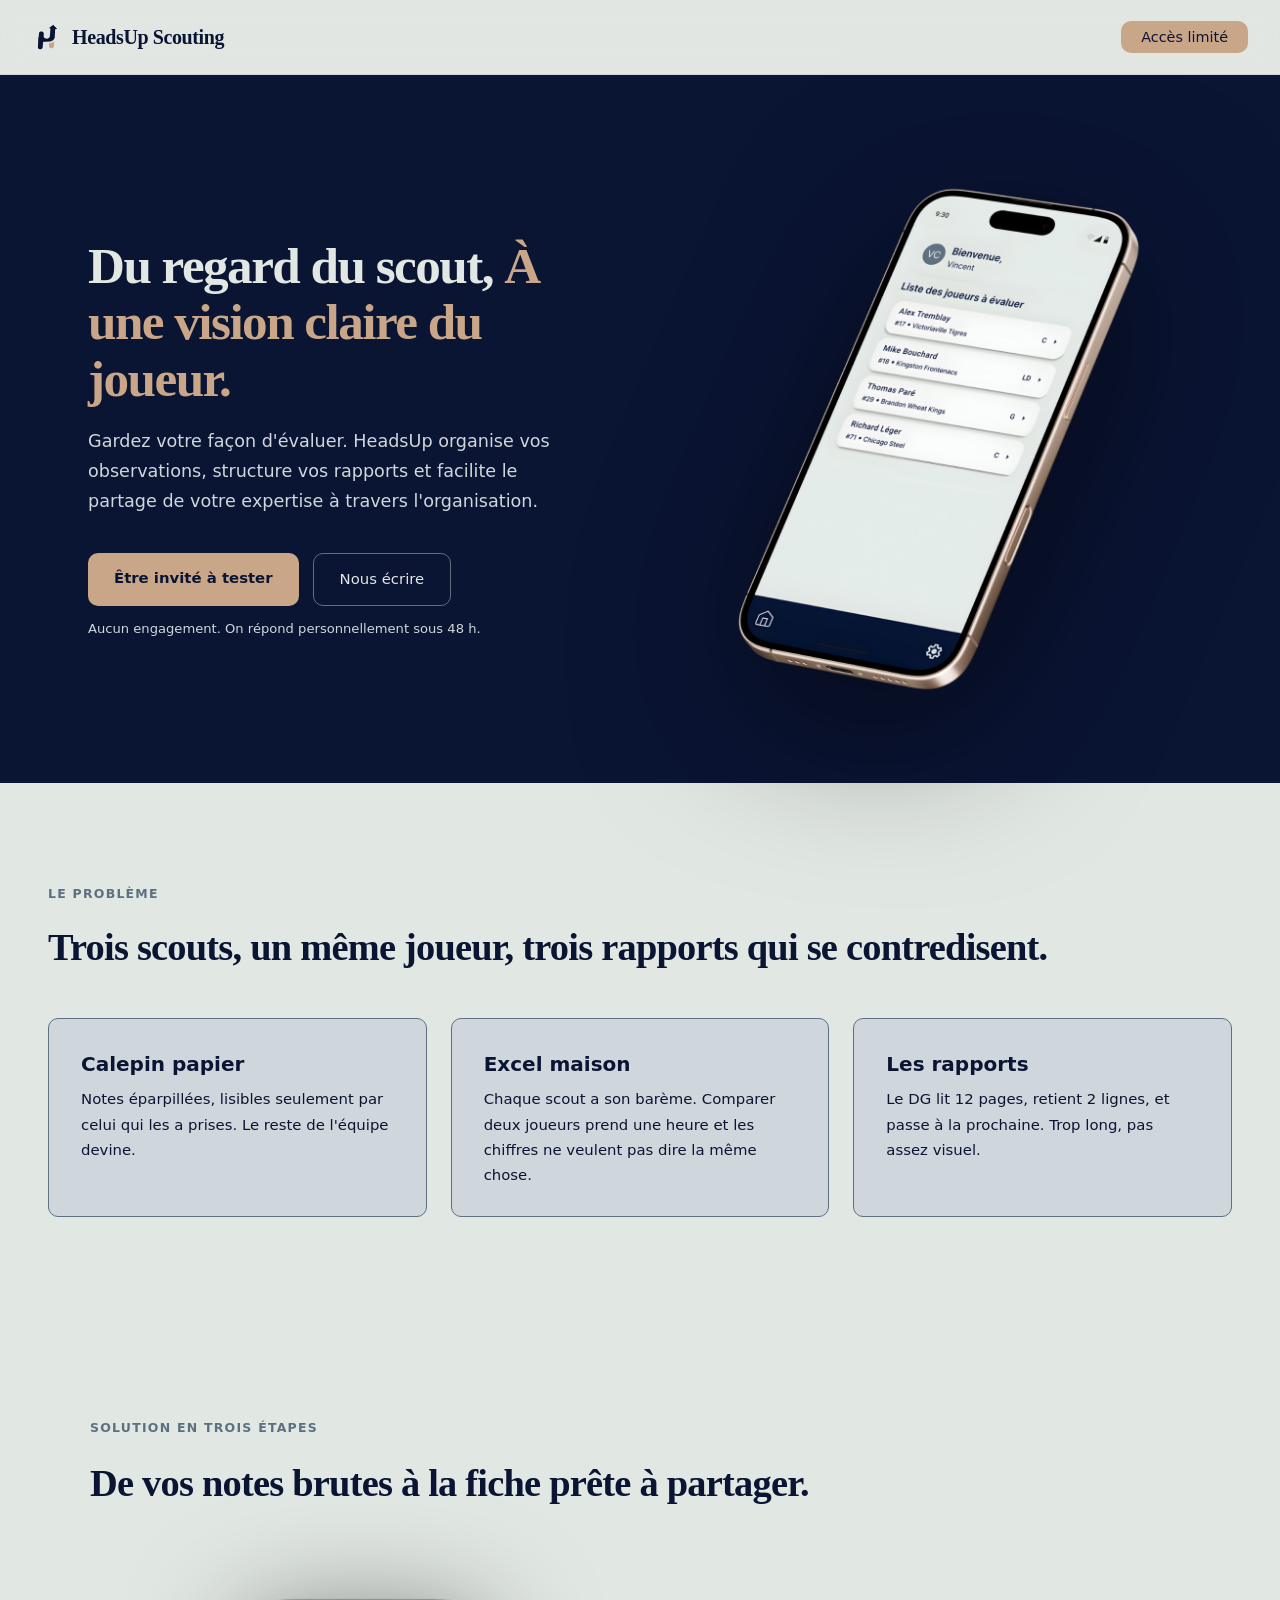
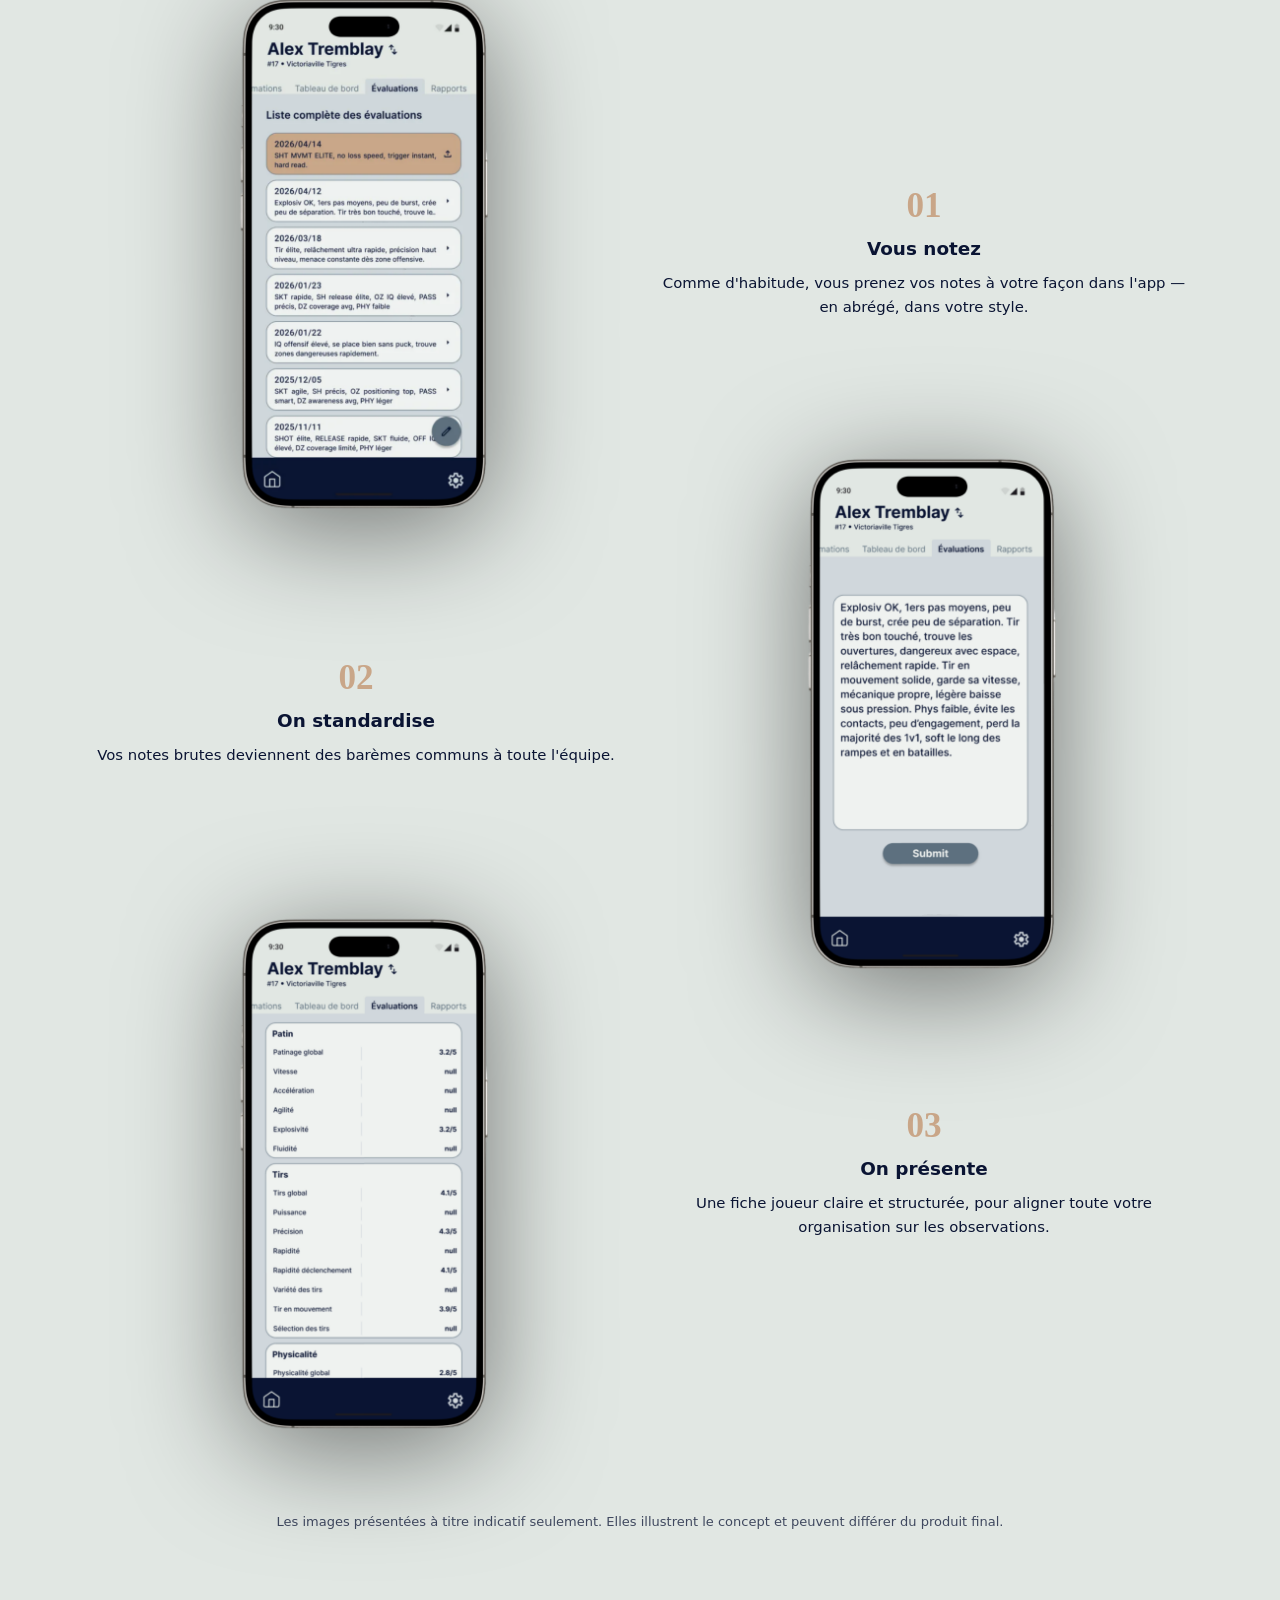
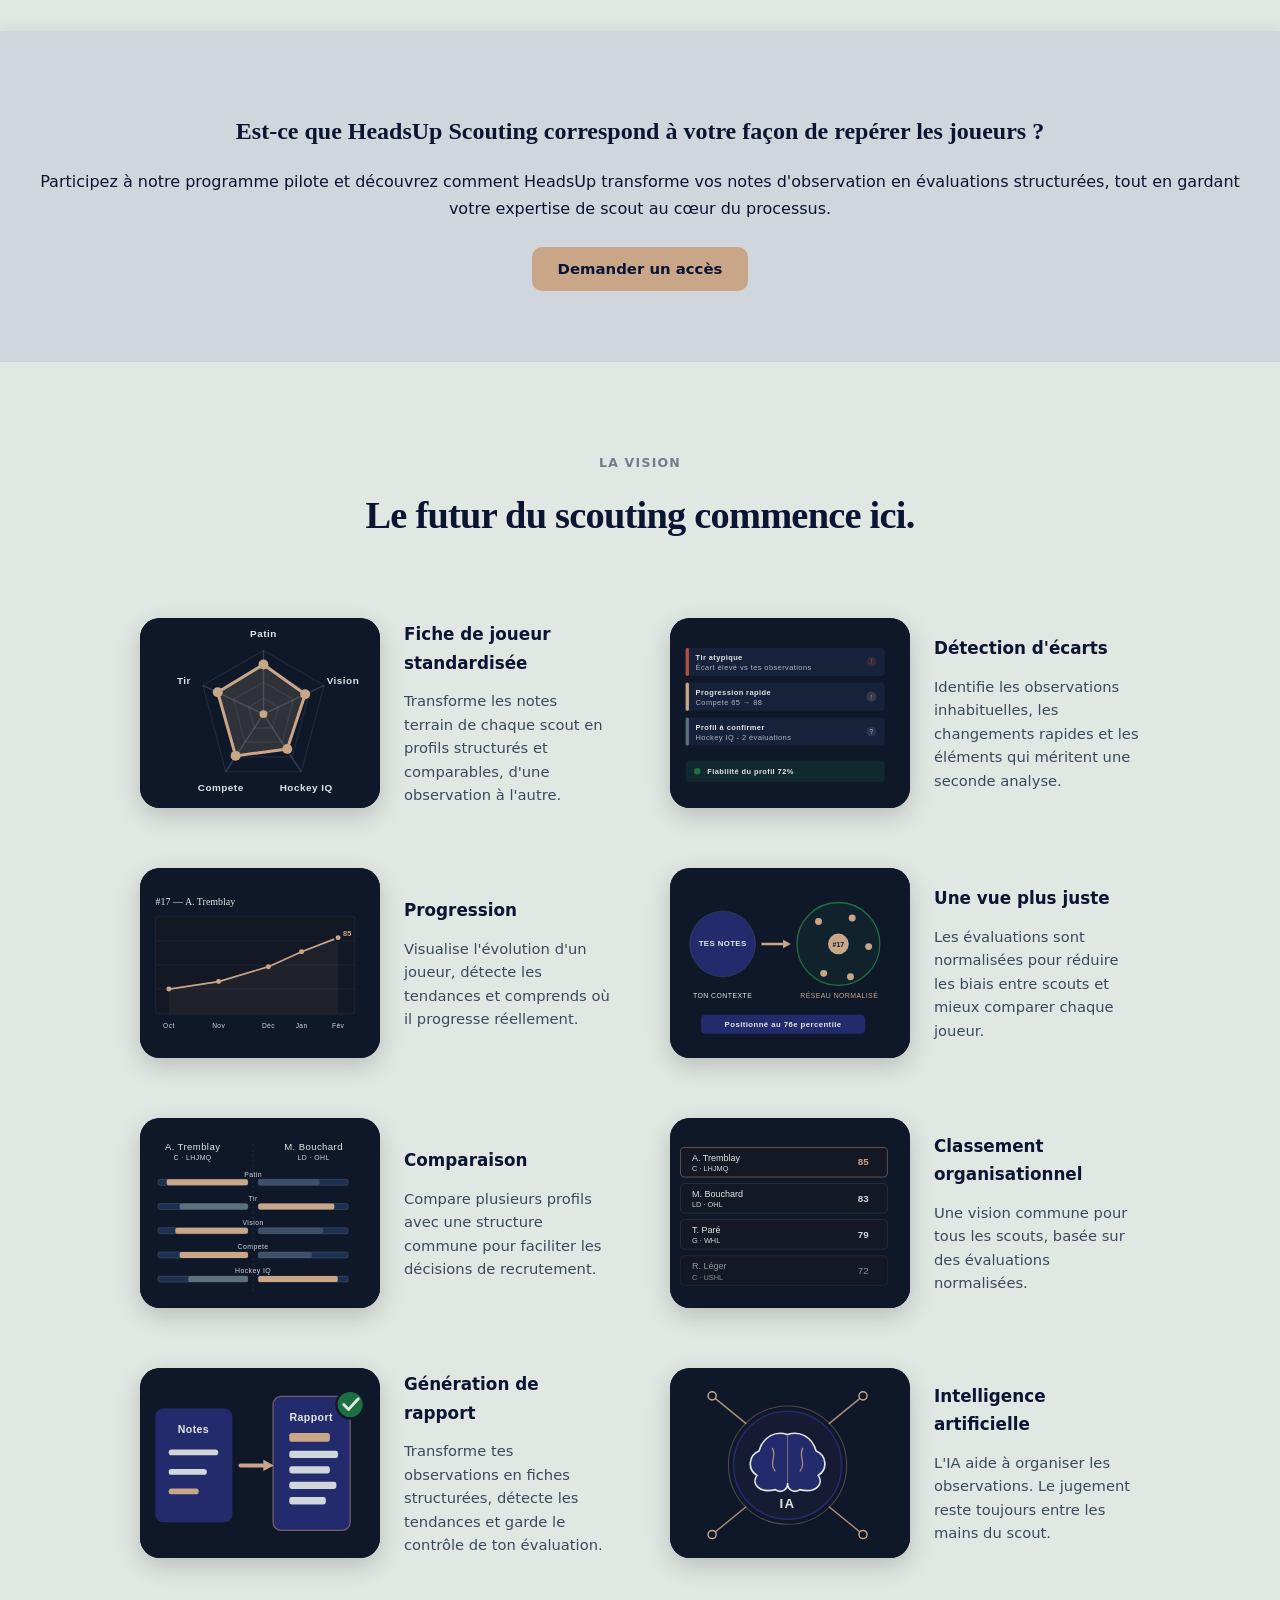
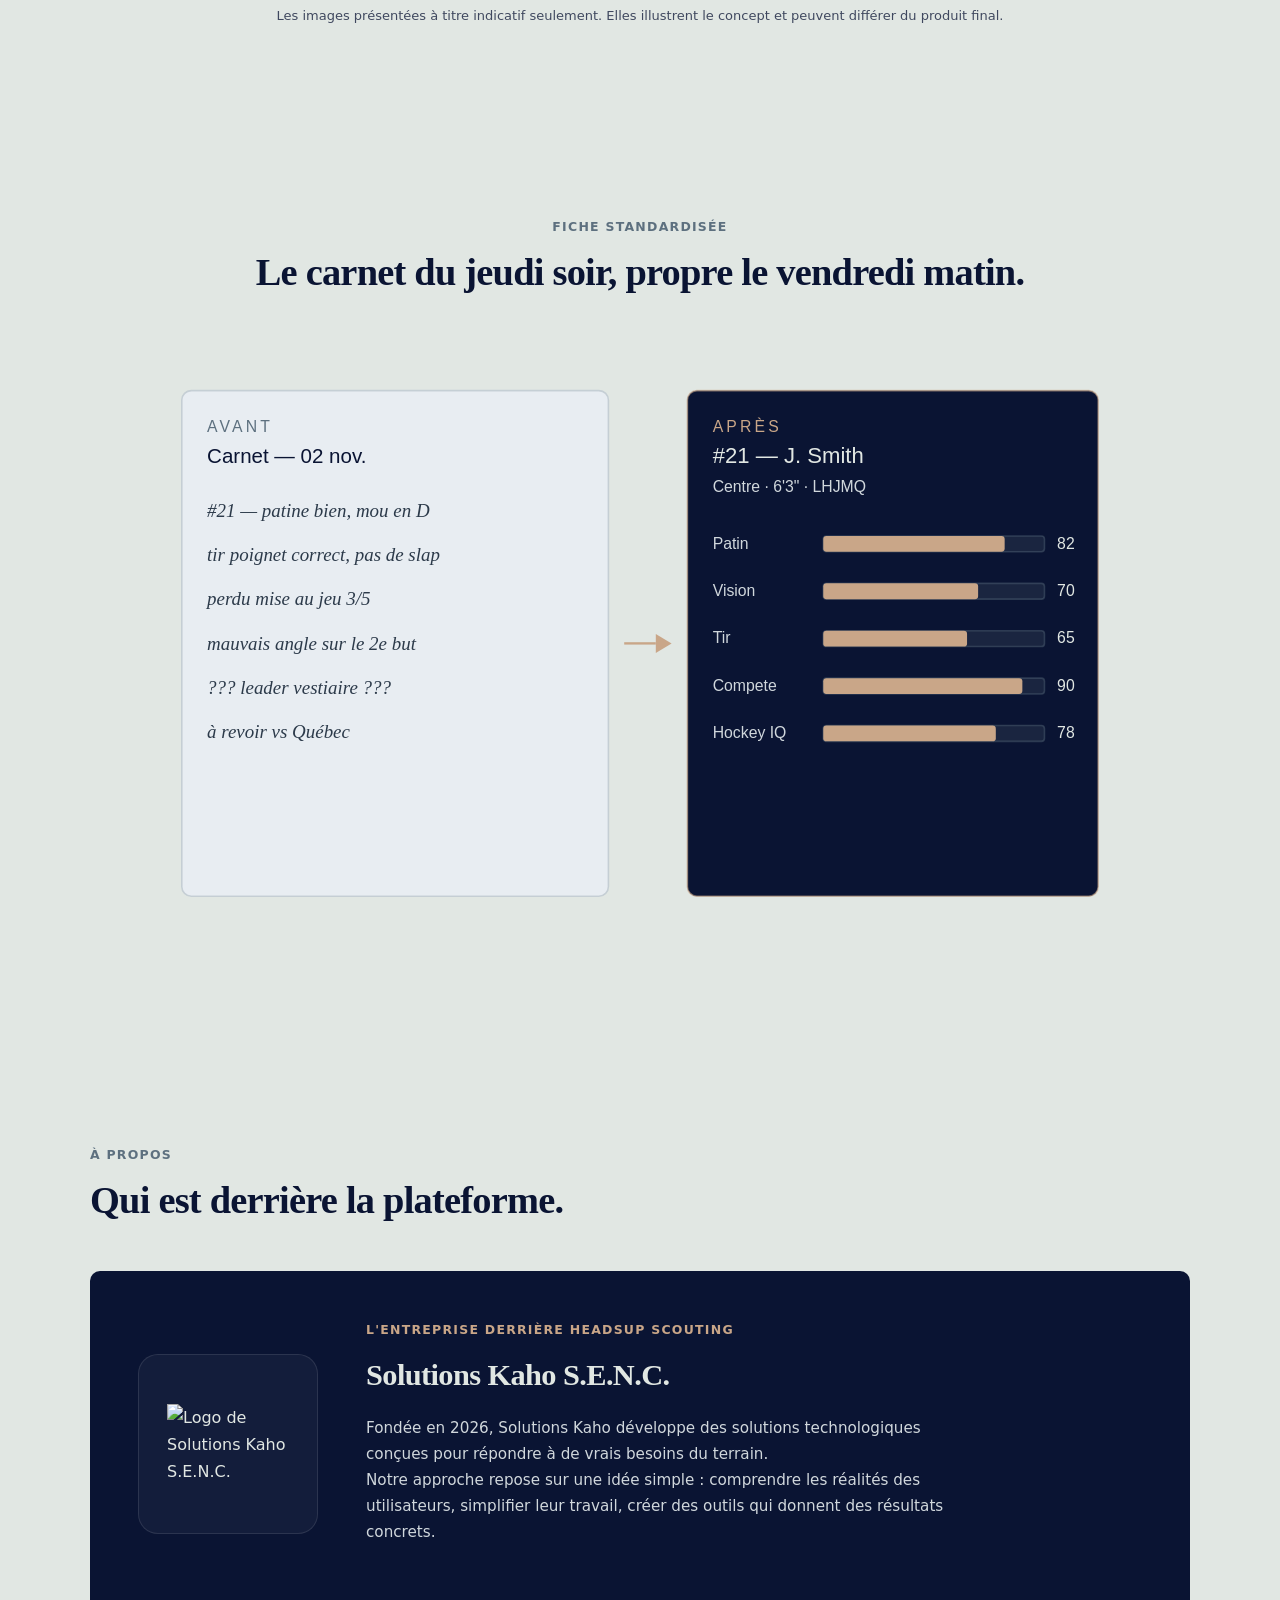
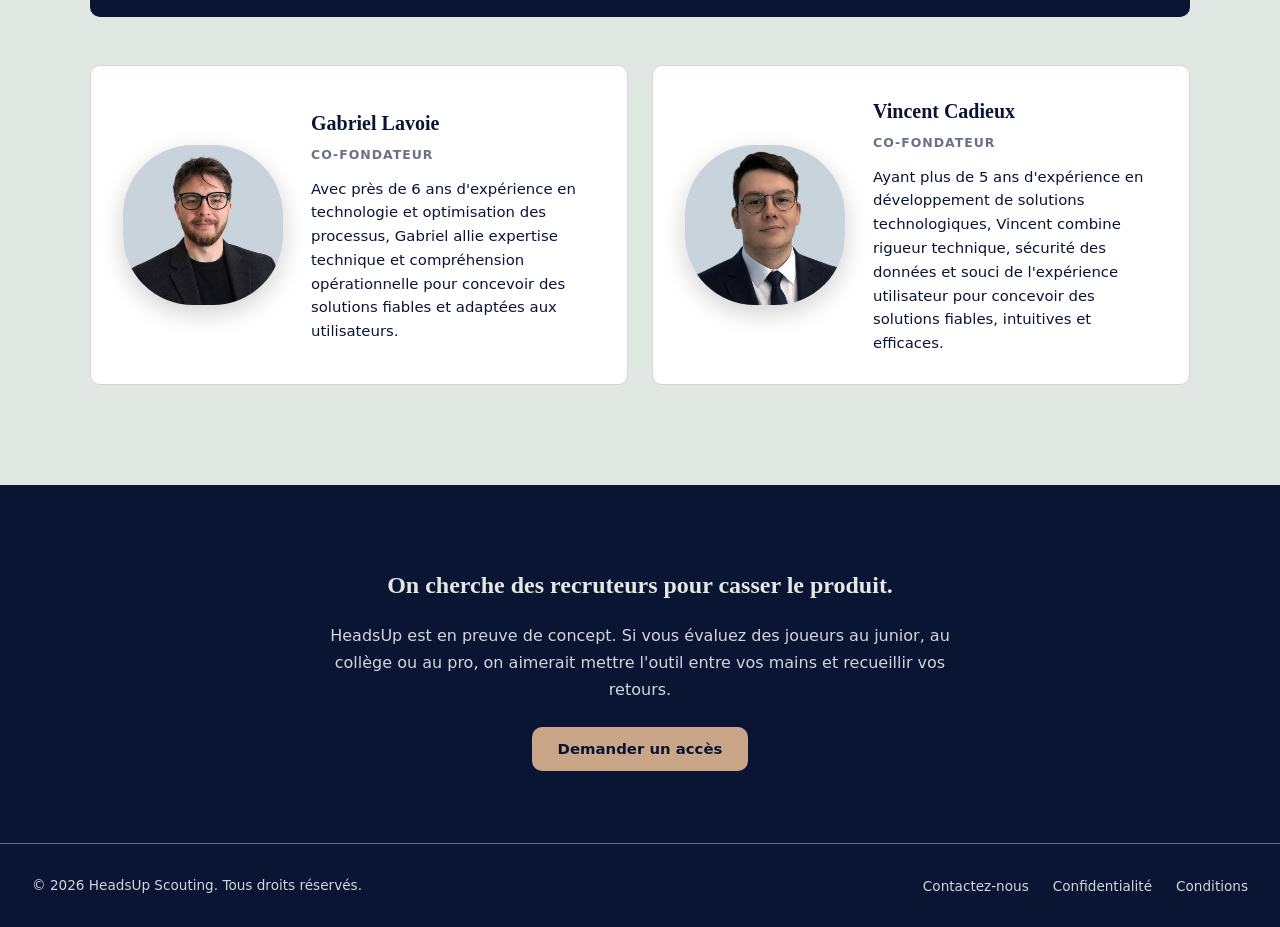
==== commit 853cf1d8: "Added the section About us... manque le footer, le logo de kaho ... mis le problème en haut" ====
--- a/index.html
+++ b/index.html
@@ -40,15 +40,38 @@
         <img src="client/image/Phone_Home_Page.png" alt="Aperçu de l'application HeadsUp Scouting" class="hero-phone" />
       </div>
     </section>
-  </div>
-
-  
+  </div>  
+  <hr />
+
+  <!-- ═══ PROBLÈME ════════════════════════════════════════════════════ -->
+  <section class="section-probleme" id="probleme">
+    <div class="probleme-inner">
+      <div class="probleme-header">
+        <div class="section-label">Le problème</div>
+        <h2 class="probleme-title">Trois scouts, un même joueur, trois rapports qui se contredisent.</h2>
+      </div>
+      <div class="probleme-cards">
+        <div class="probleme-card">
+          <h3>Calepin papier</h3>
+          <p>Notes éparpillées, lisibles seulement par celui qui les a prises. Le reste de l'équipe devine.</p>
+        </div>
+        <div class="probleme-card">
+          <h3>Excel maison</h3>
+          <p>Chaque scout a son barème. Comparer deux joueurs prend une heure et les chiffres ne veulent pas dire la même chose.</p>
+        </div>
+        <div class="probleme-card">
+          <h3>Les rapports</h3>
+          <p>Le DG lit 12 pages, retient 2 lignes, et passe à la prochaine. Trop long, pas assez visuel.</p>
+        </div>
+      </div>
+    </div>
+  </section>
 
   <hr />
 
     <!-- ═══ COMMENT ═════════════════════════════════════════════════════ -->
   <section class="section section--dark" id="comment">
-    <div class="section-label">En trois étapes</div>
+    <div class="section-label">Solution en trois étapes</div>
     <h2 class="section-title">De vos notes brutes à la fiche prête à partager.</h2>
     <div class="steps-flow">
  
@@ -79,8 +102,12 @@
         </div>
       </div>
     </div>
+          <div class="visual-disclaimer">
+        <p>
+          Les images présentées à titre indicatif seulement. Elles illustrent le concept et peuvent différer du produit final.
+        </p>
+      </div>
   </section>
- 
   <hr />
 
     <!-- ═══ CTA ══════════════════════════════════════════════════════════ -->
@@ -540,7 +567,7 @@
             Intelligence artificielle
           </h3>
           <p>
-            T'aide à retrouver l'information importante plus rapidement, tout en laissant l'évaluation entre tes mains.
+             L'IA aide à organiser les observations. Le jugement reste toujours entre les mains du scout.
           </p>
         </div>
       </div>
@@ -551,32 +578,6 @@
           Les images présentées à titre indicatif seulement. Elles illustrent le concept et peuvent différer du produit final.
         </p>
       </div>
-  </section>
-
-  <hr />
-
-  <!-- ═══ PROBLÈME ════════════════════════════════════════════════════ -->
-  <section class="section-probleme" id="probleme">
-    <div class="probleme-inner">
-      <div class="probleme-header">
-        <div class="section-label">Le problème</div>
-        <h2 class="probleme-title">Trois scouts, un même joueur, trois rapports qui se contredisent.</h2>
-      </div>
-      <div class="probleme-cards">
-        <div class="probleme-card">
-          <h3>Calepin papier</h3>
-          <p>Notes éparpillées, lisibles seulement par celui qui les a prises. Le reste de l'équipe devine.</p>
-        </div>
-        <div class="probleme-card">
-          <h3>Excel maison</h3>
-          <p>Chaque scout a son barème. Comparer deux joueurs prend une heure et les chiffres ne veulent pas dire la même chose.</p>
-        </div>
-        <div class="probleme-card">
-          <h3>Rapport texte</h3>
-          <p>Le DG lit 12 pages, retient 2 lignes, et passe à la prochaine. Trop long, pas assez visuel.</p>
-        </div>
-      </div>
-    </div>
   </section>
 
   <hr />
@@ -647,6 +648,80 @@
  
   <hr />
 
+
+  <!-- ═══ À PROPOS ════════════════════════════════════════════════════ -->
+  <section class="section-about" id="a-propos">
+    <div class="about-inner">
+
+      <div class="about-header">
+        <div class="section-label">À propos</div>
+        <h2 class="about-title">Qui est derrière la plateforme.</h2>
+      </div>
+
+      <!-- ── Entreprise ── -->
+      <div class="about-company">
+        <div class="company-logo">
+          <!-- 🖼️ AJOUTE LE LOGO DE L'ENTREPRISE ICI : SVG ou PNG transparent,
+               idéalement en version claire (le fond du bloc est foncé) -->
+          <img src="images/logo-entreprise.svg" alt="Logo de Solutions Kaho S.E.N.C." loading="lazy" />
+        </div>
+
+        <div class="company-content">
+          <div class="company-label">L'entreprise derrière HeadsUp Scouting</div>
+          <h3>Solutions Kaho S.E.N.C.</h3>
+          <p>
+            Fondée en 2026, Solutions Kaho développe des solutions technologiques 
+            conçues pour répondre à de vrais besoins du terrain. 
+            <br>Notre approche repose sur une idée simple : comprendre les réalités des utilisateurs, simplifier leur travail, créer des outils qui donnent des résultats concrets.
+          </p>
+        </div>
+      </div>
+
+      <!-- ── Équipe ── -->
+      <div class="about-team">
+
+        <article class="team-card">
+          <div class="team-photo">
+            <!-- 📸 AJOUTE LA PHOTO #1 ICI : remplace le src ci-dessous par le chemin de ta photo
+                 (format carré, min. 600×600 px, .jpg ou .webp) -->
+            <img src="client/image/PortraitGabriel.jpg" alt="Portrait de Gabriel Lavoie" width="600" height="600" loading="lazy" />
+          </div>
+          <div class="team-info">
+            <h3>Gabriel Lavoie</h3>
+            <p class="team-role">Co-fondateur</p>
+            <p class="team-bio">
+              Avec près de 6 ans d'expérience en technologie et optimisation des processus, 
+              Gabriel allie expertise technique et compréhension opérationnelle pour concevoir des solutions fiables et adaptées aux utilisateurs.
+            </p>
+          </div>
+        </article>
+
+        <article class="team-card">
+          <div class="team-photo">
+            <!-- 📸 AJOUTE LA PHOTO #2 ICI : remplace le src ci-dessous par le chemin de ta photo
+                 (format carré, min. 600×600 px, .jpg ou .webp) -->
+            <img src="client/image/PortraitVincent.jpg" alt="Portrait de Vincent Cadieux" width="600" height="600" loading="lazy" />
+          </div>
+          <div class="team-info">
+            <h3>Vincent Cadieux</h3>
+            <p class="team-role">Co-fondateur</p>
+            <p class="team-bio">
+              Ayant plus de 5 ans d'expérience en développement de solutions technologiques,
+              Vincent combine rigueur technique, sécurité des données et souci de l'expérience utilisateur 
+              pour concevoir des solutions fiables, intuitives et efficaces.
+            </p>
+          </div>
+        </article>
+
+      </div>
+
+      
+
+    </div>
+  </section>
+
+  <hr />
+
   <!-- ═══ CTA ══════════════════════════════════════════════════════════ -->
   <div class="cta-div">
     <div class="cta-band">
@@ -655,7 +730,6 @@
       <a href="request-access.html" class="btn-primary">Demander un accès</a>
     </div>
   </div>
- 
 
   <footer>
     <span>© 2026 HeadsUp Scouting. Tous droits réservés.</span>
--- a/client/css/landing.css
+++ b/client/css/landing.css
@@ -309,9 +309,6 @@
 }
 
 .fiche-svg {
-  background: #fff;
-  border: 1px solid #D0D7DC;
-  border-radius: var(--radius);
   padding: 16px;
 }
 
@@ -527,6 +524,193 @@
   margin-bottom: 32px;
 }
 
+
+/* ══════════════════════════════════════════════════════
+   SECTION À PROPOS — équipe + entreprise
+══════════════════════════════════════════════════════ */
+.section-about {
+  background: var(--text);
+  padding: 100px 48px;
+}
+
+.about-inner {
+  max-width: 1100px;
+  margin: 0 auto;
+  display: flex;
+  flex-direction: column;
+  gap: 48px;
+}
+
+.about-header .section-label {
+  font-size: 0.78rem;
+  font-weight: 600;
+  text-transform: uppercase;
+  letter-spacing: 0.1em;
+  color: var(--border);
+  margin-bottom: 12px;
+}
+
+.about-title {
+  font-family: var(--font-display);
+  font-size: clamp(1.6rem, 3vw, 2.4rem);
+  letter-spacing: -0.02em;
+  line-height: 1.2;
+  color: #0A1433;
+}
+
+/* ── Équipe ── */
+.about-team {
+  display: grid;
+  grid-template-columns: repeat(2, 1fr);
+  gap: 24px;
+}
+
+.team-card {
+  display: flex;
+  align-items: center;
+  gap: 28px;
+  background: #fff;
+  border: 1px solid #D0D7DC;
+  border-radius: var(--radius);
+  padding: 28px 32px;
+}
+
+.team-photo {
+  flex-shrink: 0;
+  width: 160px;
+  height: 160px;
+  border-radius: 70px;
+  overflow: hidden;
+  /*background: #0F1829; /* fond visible tant que la photo n'est pas ajoutée */
+  box-shadow: 0 8px 24px rgba(0, 0, 0, 0.18); 
+}
+
+.team-photo img {
+  display: block;
+  width: 100%;
+  height: 100%;
+  object-fit: cover;
+  object-position: center 20%; /* garde le visage dans le cadre */
+}
+
+.team-info {
+  min-width: 0;
+}
+
+.team-info h3 {
+  margin: 0 0 4px;
+  font-family: var(--font-display);
+  font-size: 1.25rem;
+  color: var(--text-dark);
+}
+
+.team-role {
+  margin: 0 0 12px;
+  font-size: 0.78rem;
+  font-weight: 600;
+  text-transform: uppercase;
+  letter-spacing: 0.08em;
+  color: var(--text-dark);
+  opacity: 0.6;
+}
+
+.team-bio {
+  margin: 0;
+  font-size: 0.93rem;
+  line-height: 1.6;
+  color: var(--text-dark);
+}
+
+/* ── Entreprise ── */
+.about-company {
+  display: grid;
+  grid-template-columns: auto 1fr;
+  align-items: center;
+  gap: 48px;
+  background: var(--dark-bg);
+  border-radius: var(--radius);
+  padding: 48px;
+}
+
+.company-logo {
+  display: flex;
+  align-items: center;
+  justify-content: center;
+  width: 180px;
+  height: 180px;
+  padding: 28px;
+  border: 1px solid rgba(255, 255, 255, 0.1);
+  border-radius: 20px;
+  background: rgba(255, 255, 255, 0.04);
+}
+
+.company-logo img {
+  display: block;
+  max-width: 100%;
+  max-height: 100%;
+  object-fit: contain;
+}
+
+.company-content {
+  min-width: 0;
+}
+
+.company-label {
+  font-size: 0.78rem;
+  font-weight: 600;
+  text-transform: uppercase;
+  letter-spacing: 0.1em;
+  color: var(--accent);
+  margin-bottom: 10px;
+}
+
+.company-content h3 {
+  margin: 0 0 14px;
+  font-family: var(--font-display);
+  font-size: clamp(1.4rem, 2.4vw, 1.9rem);
+  letter-spacing: -0.02em;
+  color: var(--text);
+}
+
+.company-content > p {
+  max-width: 620px;
+  margin: 0 0 24px;
+  font-size: 0.95rem;
+  line-height: 1.7;
+  color: var(--muted);
+}
+
+.company-facts {
+  list-style: none;
+  display: flex;
+  flex-wrap: wrap;
+  gap: 16px 40px;
+  margin: 0 0 28px;
+  padding: 0;
+}
+
+.company-facts li {
+  display: flex;
+  flex-direction: column;
+  gap: 2px;
+}
+
+.company-facts strong {
+  font-family: var(--font-display);
+  font-size: 1.1rem;
+  color: var(--text);
+}
+
+.company-facts span {
+  font-size: 0.8rem;
+  color: var(--muted);
+}
+
+.company-content .btn-secondary {
+  display: inline-block;
+}
+
+
 /* =====================================================
    RESPONSIVE OVERRIDES
 ===================================================== */
@@ -589,6 +773,22 @@
 
   .step-img {
     max-height:480px;
+  }
+
+   .team-card {
+    flex-direction: column;
+    align-items: flex-start;
+    gap: 20px;
+  }
+
+  .about-company {
+    gap: 36px;
+    padding: 40px;
+  }
+
+  .company-logo {
+    width: 150px;
+    height: 150px;
   }
 }
 
@@ -661,6 +861,30 @@
     order:1 !important;
     text-align:center;
   }
+
+  .section-about {
+    padding: 70px 32px;
+  }
+
+  .about-team {
+    grid-template-columns: 1fr;
+  }
+
+  .team-card {
+    flex-direction: row;
+    align-items: center;
+    gap: 28px;
+  }
+
+  .about-company {
+    grid-template-columns: 1fr;
+    gap: 28px;
+  }
+
+  .company-logo {
+    width: 130px;
+    height: 130px;
+  }
 }
 
 /* Mobile Landscape / Large Mobile */
@@ -719,6 +943,39 @@
     padding:60px 20px;
   }
 
+  .section-about {
+    padding: 60px 24px;
+  }
+
+  .team-card {
+    flex-direction: column;
+    align-items: center;
+    text-align: center;
+    gap: 20px;
+  }
+
+  .team-photo {
+    width: min(180px, 60vw);
+    height: min(180px, 60vw);
+  }
+
+  .about-company {
+    padding: 32px 24px;
+    text-align: center;
+  }
+
+  .company-logo {
+    margin: 0 auto;
+  }
+
+  .company-content > p {
+    margin-left: auto;
+    margin-right: auto;
+  }
+
+  .company-facts {
+    justify-content: center;
+  }
 }
 
 /* Small Mobile */
@@ -779,4 +1036,30 @@
     max-height:240px;
   }
 
+  .section-about {
+    padding: 50px 18px;
+  }
+
+  .about-inner {
+    gap: 36px;
+  }
+
+  .team-card {
+    padding: 22px;
+  }
+
+  .team-bio,
+  .company-content > p {
+    font-size: 0.88rem;
+  }
+
+  .about-company {
+    padding: 28px 20px;
+  }
+
+  .company-content .btn-secondary {
+    display: block;
+    width: 100%;
+    text-align: center;
+  }
 }
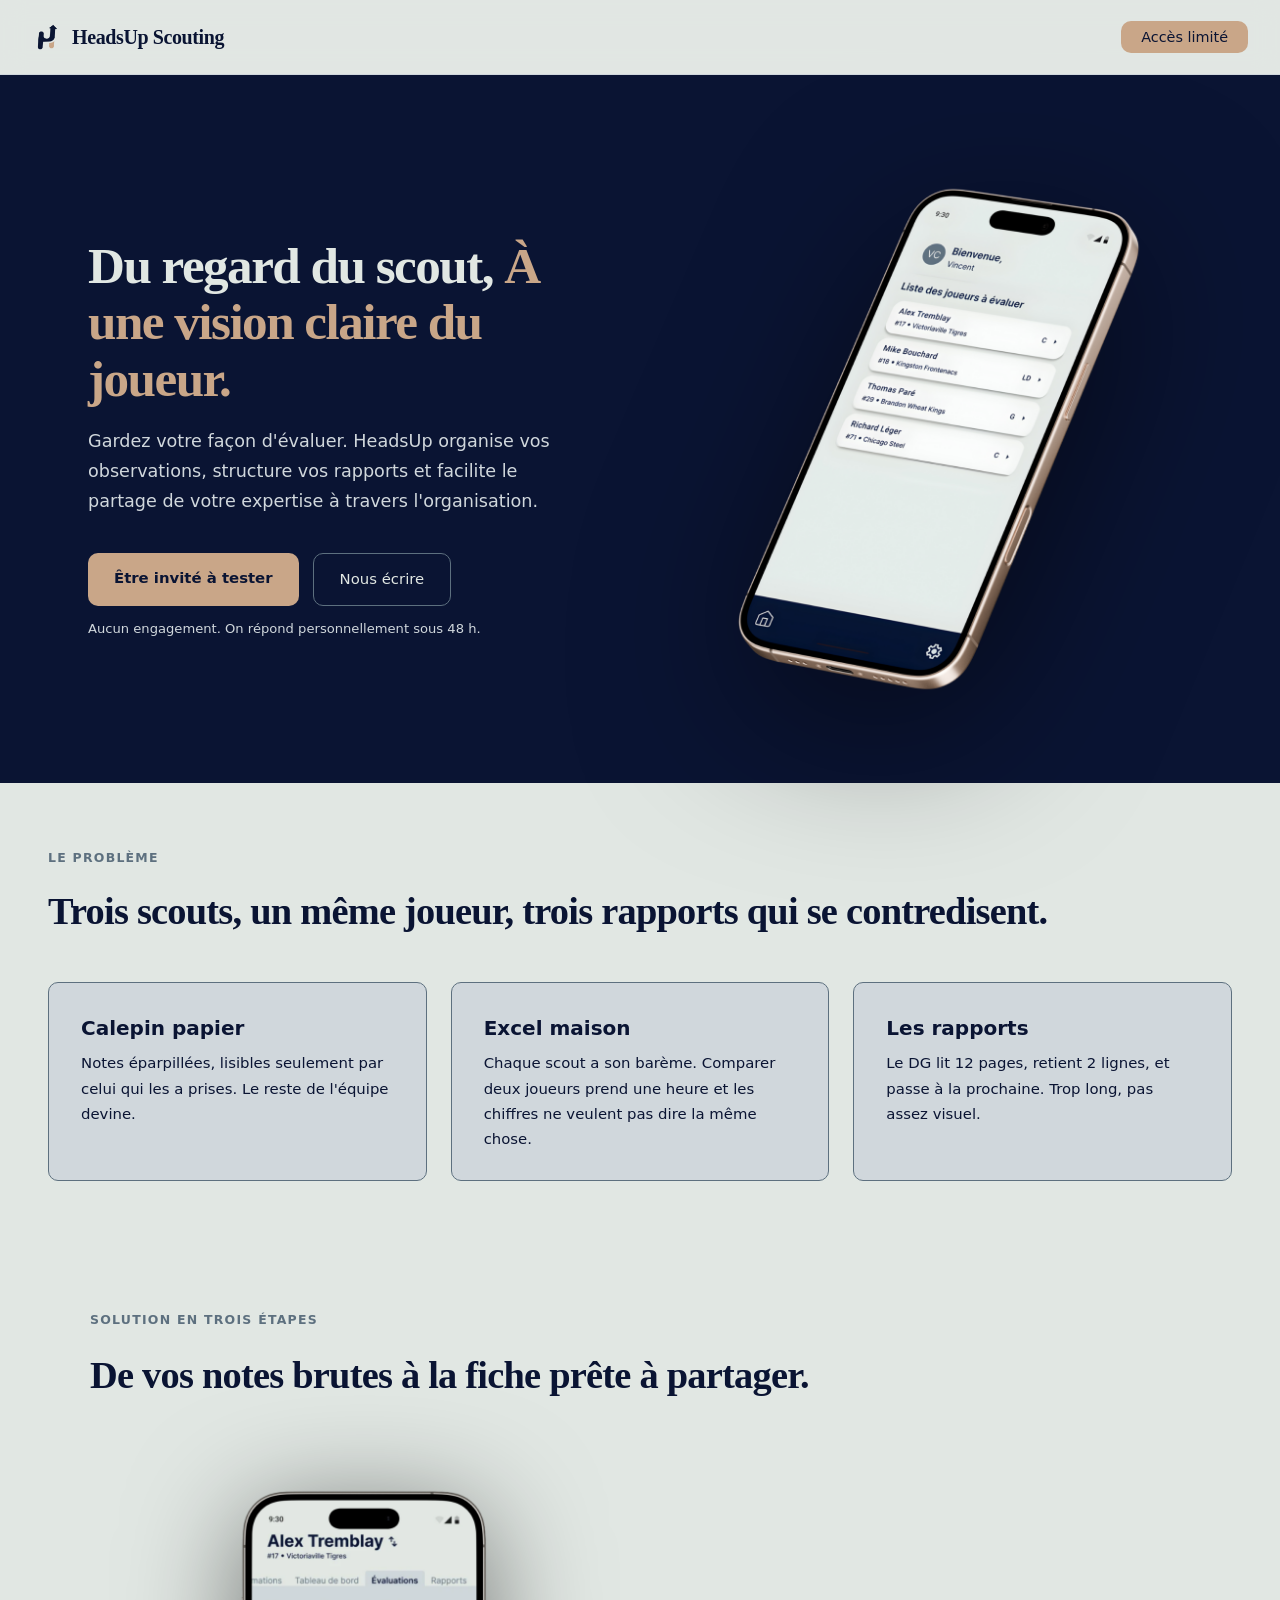
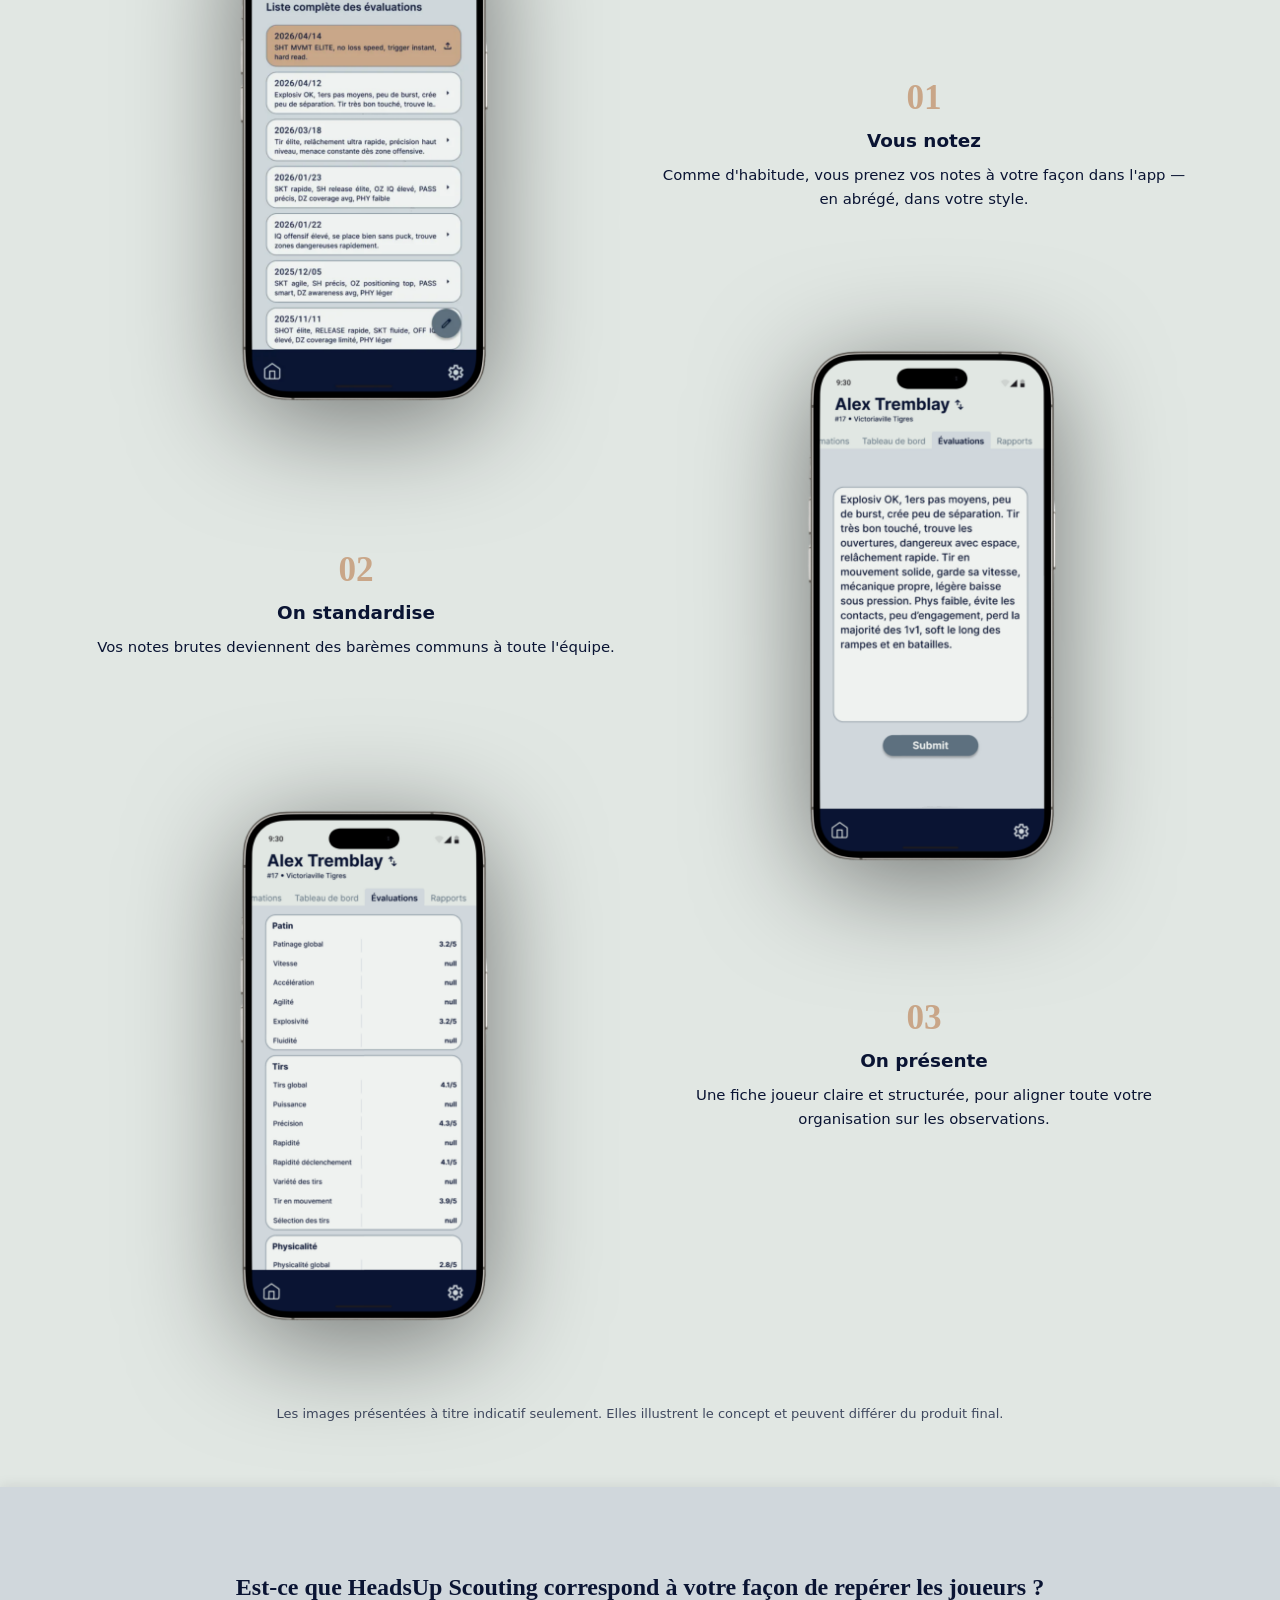
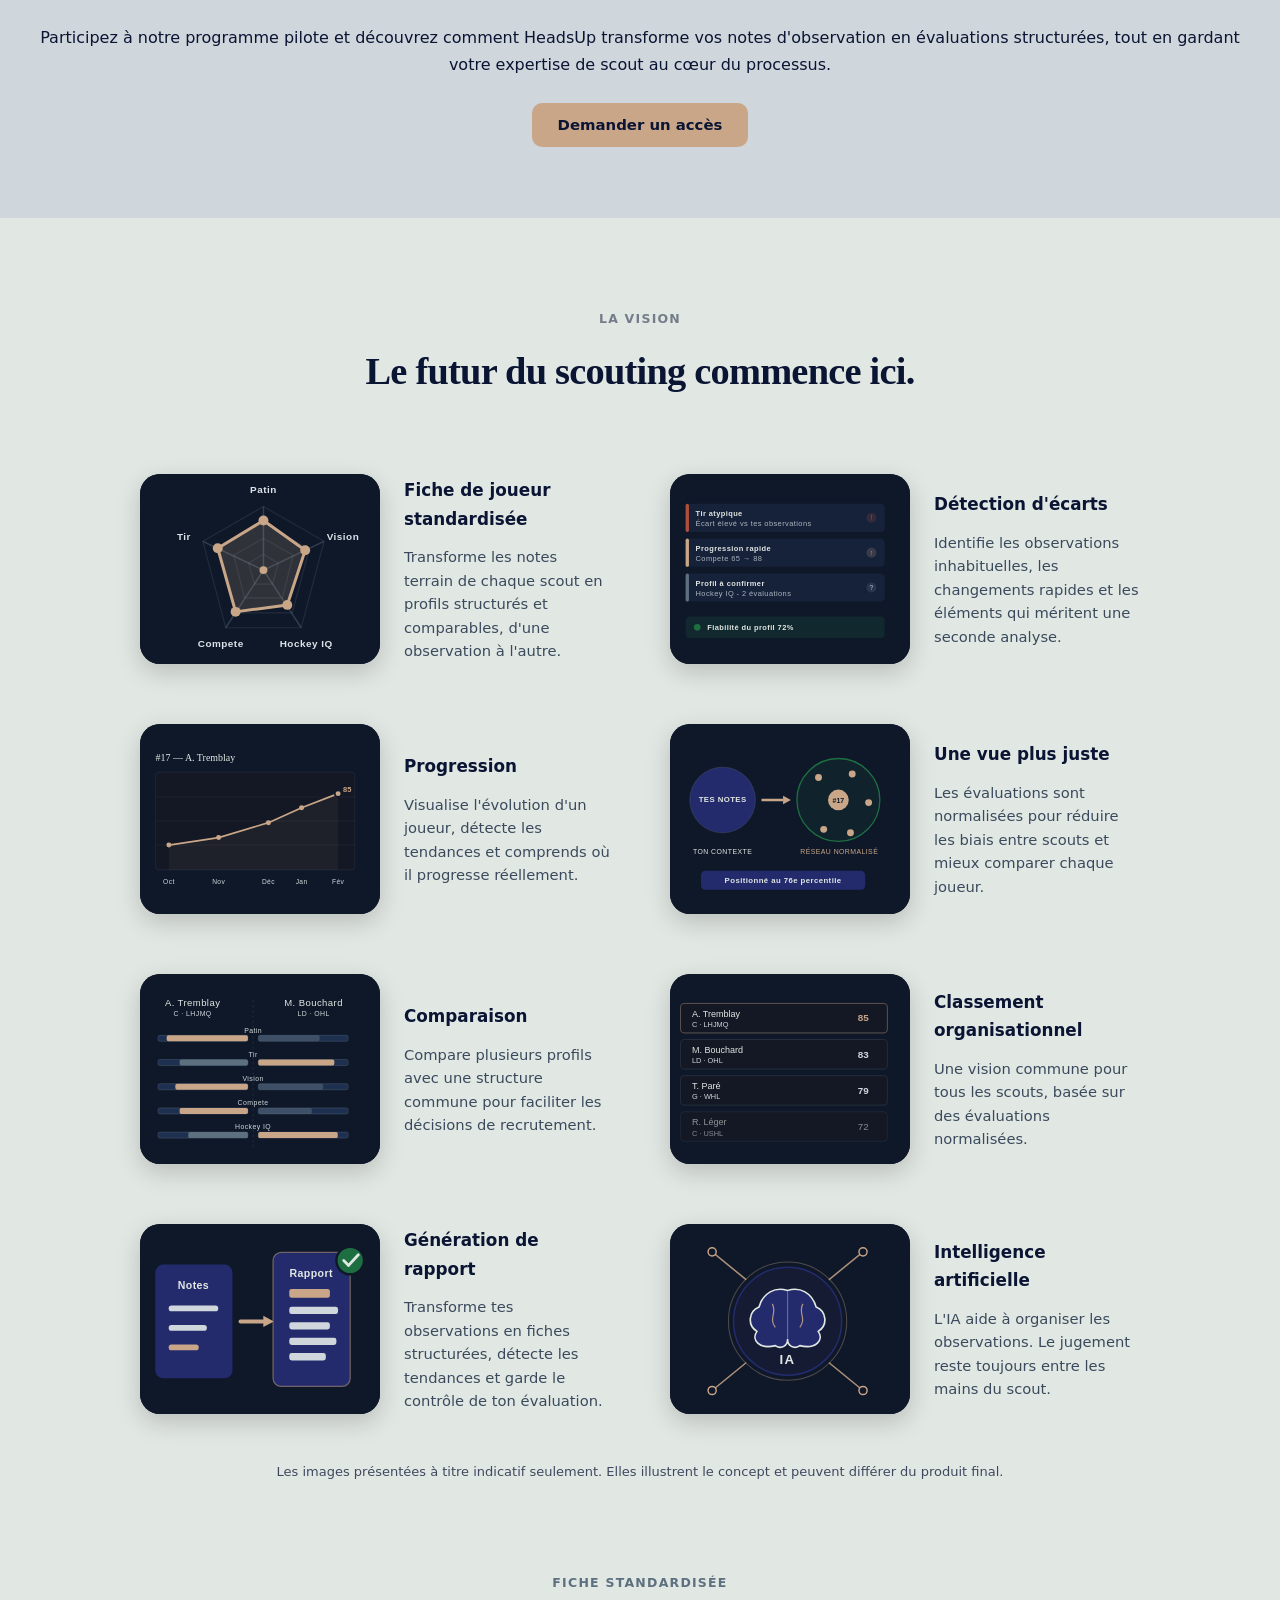
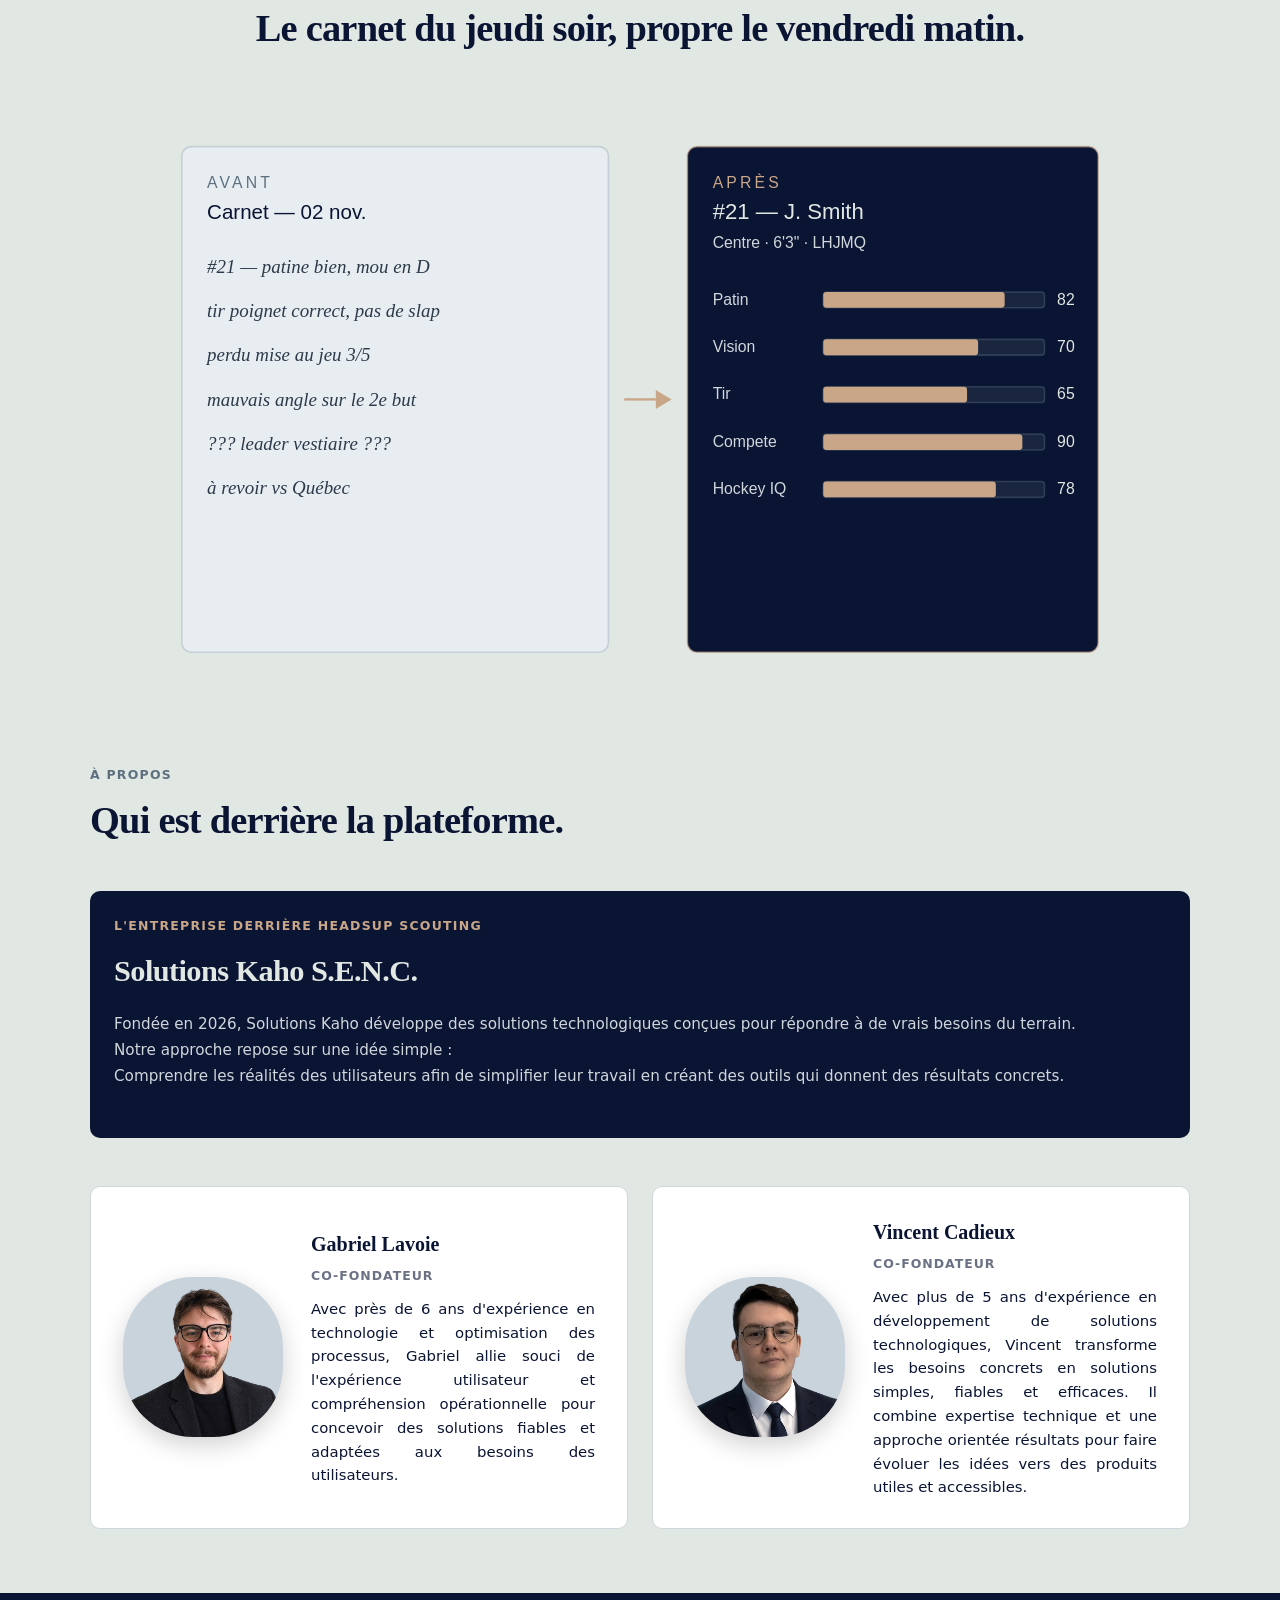
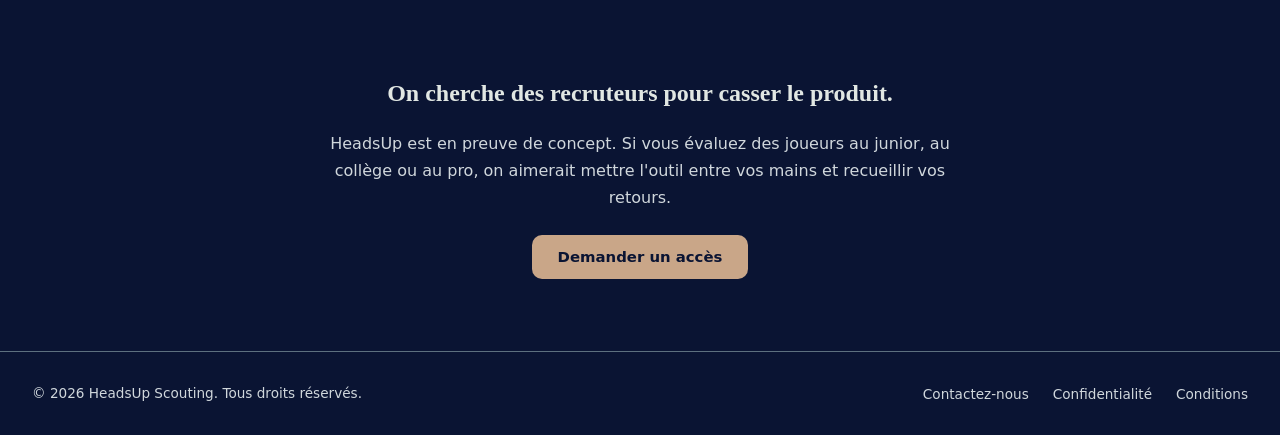
==== commit 6750e5cd: "cleaned up the code, ajusted the text, removed cie picture" ====
--- a/index.html
+++ b/index.html
@@ -66,7 +66,6 @@
       </div>
     </div>
   </section>
-
   <hr />
 
     <!-- ═══ COMMENT ═════════════════════════════════════════════════════ -->
@@ -83,7 +82,6 @@
           <p>Comme d'habitude, vous prenez vos notes à votre façon dans l'app — en abrégé, dans votre style.</p>
         </div>
       </div>
- 
       <div class="step">
         <div class="step-text">
           <div class="step-num">02</div>
@@ -92,7 +90,6 @@
         </div>
         <img class="step-img step-img--right" src="client/image/raw.png" alt="Étape standardisation" />
       </div>
- 
       <div class="step">
         <img class="step-img step-img--left" src="client/image/rawReview.png" alt="Étape présentation" />
         <div class="step-text">
@@ -117,8 +114,7 @@
       <p>Participez à notre programme pilote et découvrez comment HeadsUp transforme vos notes d'observation en évaluations structurées, tout en gardant votre expertise de scout au cœur du processus.</p>
       <a href="request-access.html" class="btn-primary">Demander un accès</a>
     </div>
-  </section>
-    
+  </section>  
   <hr />
 
 <!-- ═══ VISION FEATURES ═════════════════════════════════════ -->
@@ -579,7 +575,6 @@
         </p>
       </div>
   </section>
-
   <hr />
 
   <!-- ═══ FICHE STANDARDISÉE ══════════════════════════════════════════ -->
@@ -645,45 +640,35 @@
 
     </div>
   </section>
- 
   <hr />
-
 
   <!-- ═══ À PROPOS ════════════════════════════════════════════════════ -->
   <section class="section-about" id="a-propos">
     <div class="about-inner">
-
       <div class="about-header">
         <div class="section-label">À propos</div>
         <h2 class="about-title">Qui est derrière la plateforme.</h2>
       </div>
-
       <!-- ── Entreprise ── -->
       <div class="about-company">
-        <div class="company-logo">
-          <!-- 🖼️ AJOUTE LE LOGO DE L'ENTREPRISE ICI : SVG ou PNG transparent,
-               idéalement en version claire (le fond du bloc est foncé) -->
-          <img src="images/logo-entreprise.svg" alt="Logo de Solutions Kaho S.E.N.C." loading="lazy" />
-        </div>
-
+        <!--<div class="company-logo"> 
+        <img src="images/logo-entreprise.svg" alt="Logo de Solutions Kaho S.E.N.C." loading="lazy" />
+        </div>-->
         <div class="company-content">
           <div class="company-label">L'entreprise derrière HeadsUp Scouting</div>
           <h3>Solutions Kaho S.E.N.C.</h3>
           <p>
             Fondée en 2026, Solutions Kaho développe des solutions technologiques 
             conçues pour répondre à de vrais besoins du terrain. 
-            <br>Notre approche repose sur une idée simple : comprendre les réalités des utilisateurs, simplifier leur travail, créer des outils qui donnent des résultats concrets.
-          </p>
-        </div>
-      </div>
-
+            <br>Notre approche repose sur une idée simple : 
+            <br>Comprendre les réalités des utilisateurs afin de simplifier leur travail en créant des outils qui donnent des résultats concrets.
+          </p>
+        </div>
+      </div>
       <!-- ── Équipe ── -->
       <div class="about-team">
-
         <article class="team-card">
           <div class="team-photo">
-            <!-- 📸 AJOUTE LA PHOTO #1 ICI : remplace le src ci-dessous par le chemin de ta photo
-                 (format carré, min. 600×600 px, .jpg ou .webp) -->
             <img src="client/image/PortraitGabriel.jpg" alt="Portrait de Gabriel Lavoie" width="600" height="600" loading="lazy" />
           </div>
           <div class="team-info">
@@ -691,35 +676,26 @@
             <p class="team-role">Co-fondateur</p>
             <p class="team-bio">
               Avec près de 6 ans d'expérience en technologie et optimisation des processus, 
-              Gabriel allie expertise technique et compréhension opérationnelle pour concevoir des solutions fiables et adaptées aux utilisateurs.
+              Gabriel allie souci de l'expérience utilisateur et compréhension opérationnelle pour concevoir des solutions fiables et adaptées aux besoins des utilisateurs.
             </p>
           </div>
         </article>
-
         <article class="team-card">
           <div class="team-photo">
-            <!-- 📸 AJOUTE LA PHOTO #2 ICI : remplace le src ci-dessous par le chemin de ta photo
-                 (format carré, min. 600×600 px, .jpg ou .webp) -->
             <img src="client/image/PortraitVincent.jpg" alt="Portrait de Vincent Cadieux" width="600" height="600" loading="lazy" />
           </div>
           <div class="team-info">
             <h3>Vincent Cadieux</h3>
             <p class="team-role">Co-fondateur</p>
             <p class="team-bio">
-              Ayant plus de 5 ans d'expérience en développement de solutions technologiques,
-              Vincent combine rigueur technique, sécurité des données et souci de l'expérience utilisateur 
-              pour concevoir des solutions fiables, intuitives et efficaces.
+                Avec plus de 5 ans d'expérience en développement de solutions technologiques, Vincent transforme les besoins concrets en solutions simples, fiables et efficaces. 
+                Il combine expertise technique et une approche orientée résultats pour faire évoluer les idées vers des produits utiles et accessibles.
             </p>
           </div>
         </article>
-
-      </div>
-
-      
-
+      </div>
     </div>
   </section>
-
   <hr />
 
   <!-- ═══ CTA ══════════════════════════════════════════════════════════ -->
--- a/client/css/landing.css
+++ b/client/css/landing.css
@@ -218,7 +218,7 @@
    SECTION PROBLÈME — titre à gauche, cards à droite
 ══════════════════════════════════════════════════════ */
 .section-probleme {
-  padding: 100px 48px;
+  padding: 64px 48px;
 }
 
 .probleme-inner {
@@ -281,7 +281,6 @@
 ══════════════════════════════════════════════════════ */
 .section-fiche {
   background: var(--text);
-  padding: 100px 48px;
 }
 
 .fiche-inner {
@@ -323,7 +322,7 @@
 ══════════════════════════════════════════════════════ */
 .section--dark {
   background: var(--text);
-  padding: 100px 48px;
+  padding: 64px 48px;
 }
 
 .section--dark .section-label {
@@ -530,7 +529,7 @@
 ══════════════════════════════════════════════════════ */
 .section-about {
   background: var(--text);
-  padding: 100px 48px;
+  padding: 64px 48px;
 }
 
 .about-inner {
@@ -619,6 +618,7 @@
   font-size: 0.93rem;
   line-height: 1.6;
   color: var(--text-dark);
+  text-align: justify;
 }
 
 /* ── Entreprise ── */
@@ -629,7 +629,7 @@
   gap: 48px;
   background: var(--dark-bg);
   border-radius: var(--radius);
-  padding: 48px;
+  padding: 24px;
 }
 
 .company-logo {
@@ -673,7 +673,6 @@
 }
 
 .company-content > p {
-  max-width: 620px;
   margin: 0 0 24px;
   font-size: 0.95rem;
   line-height: 1.7;
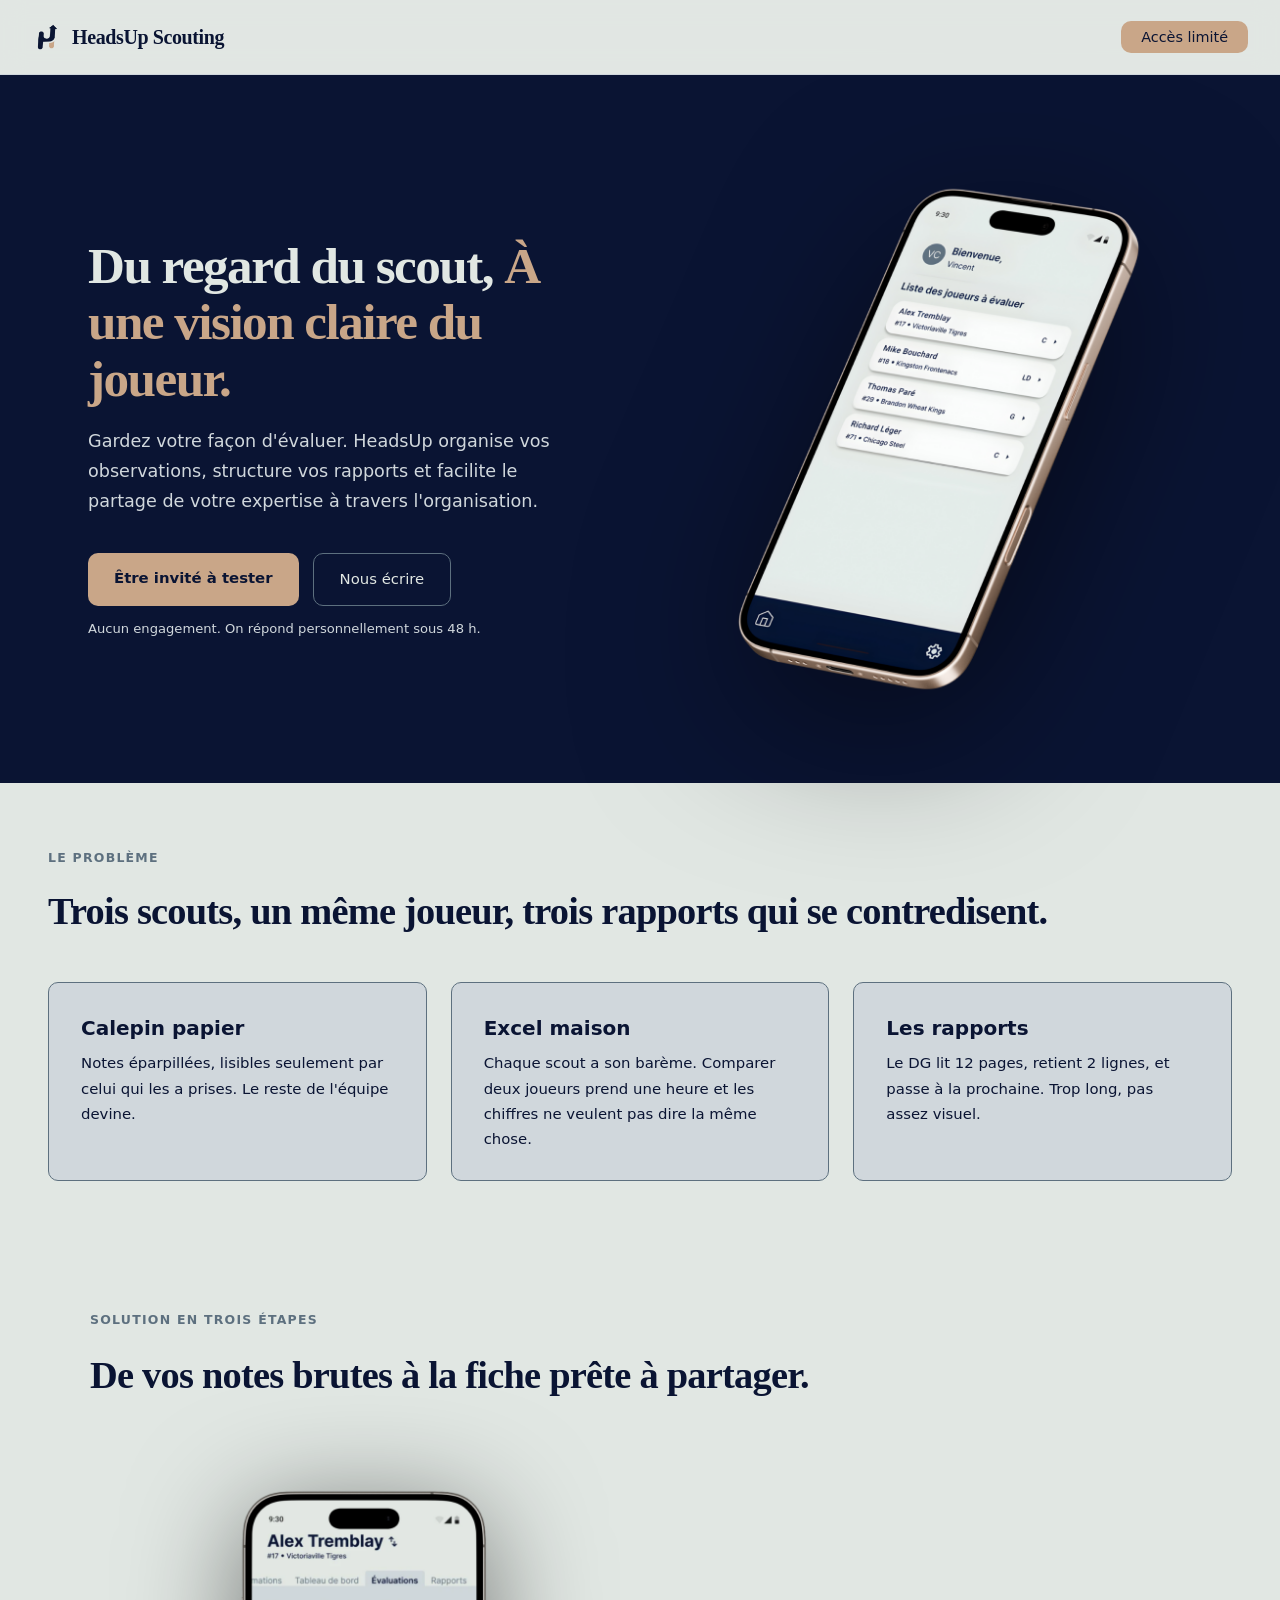
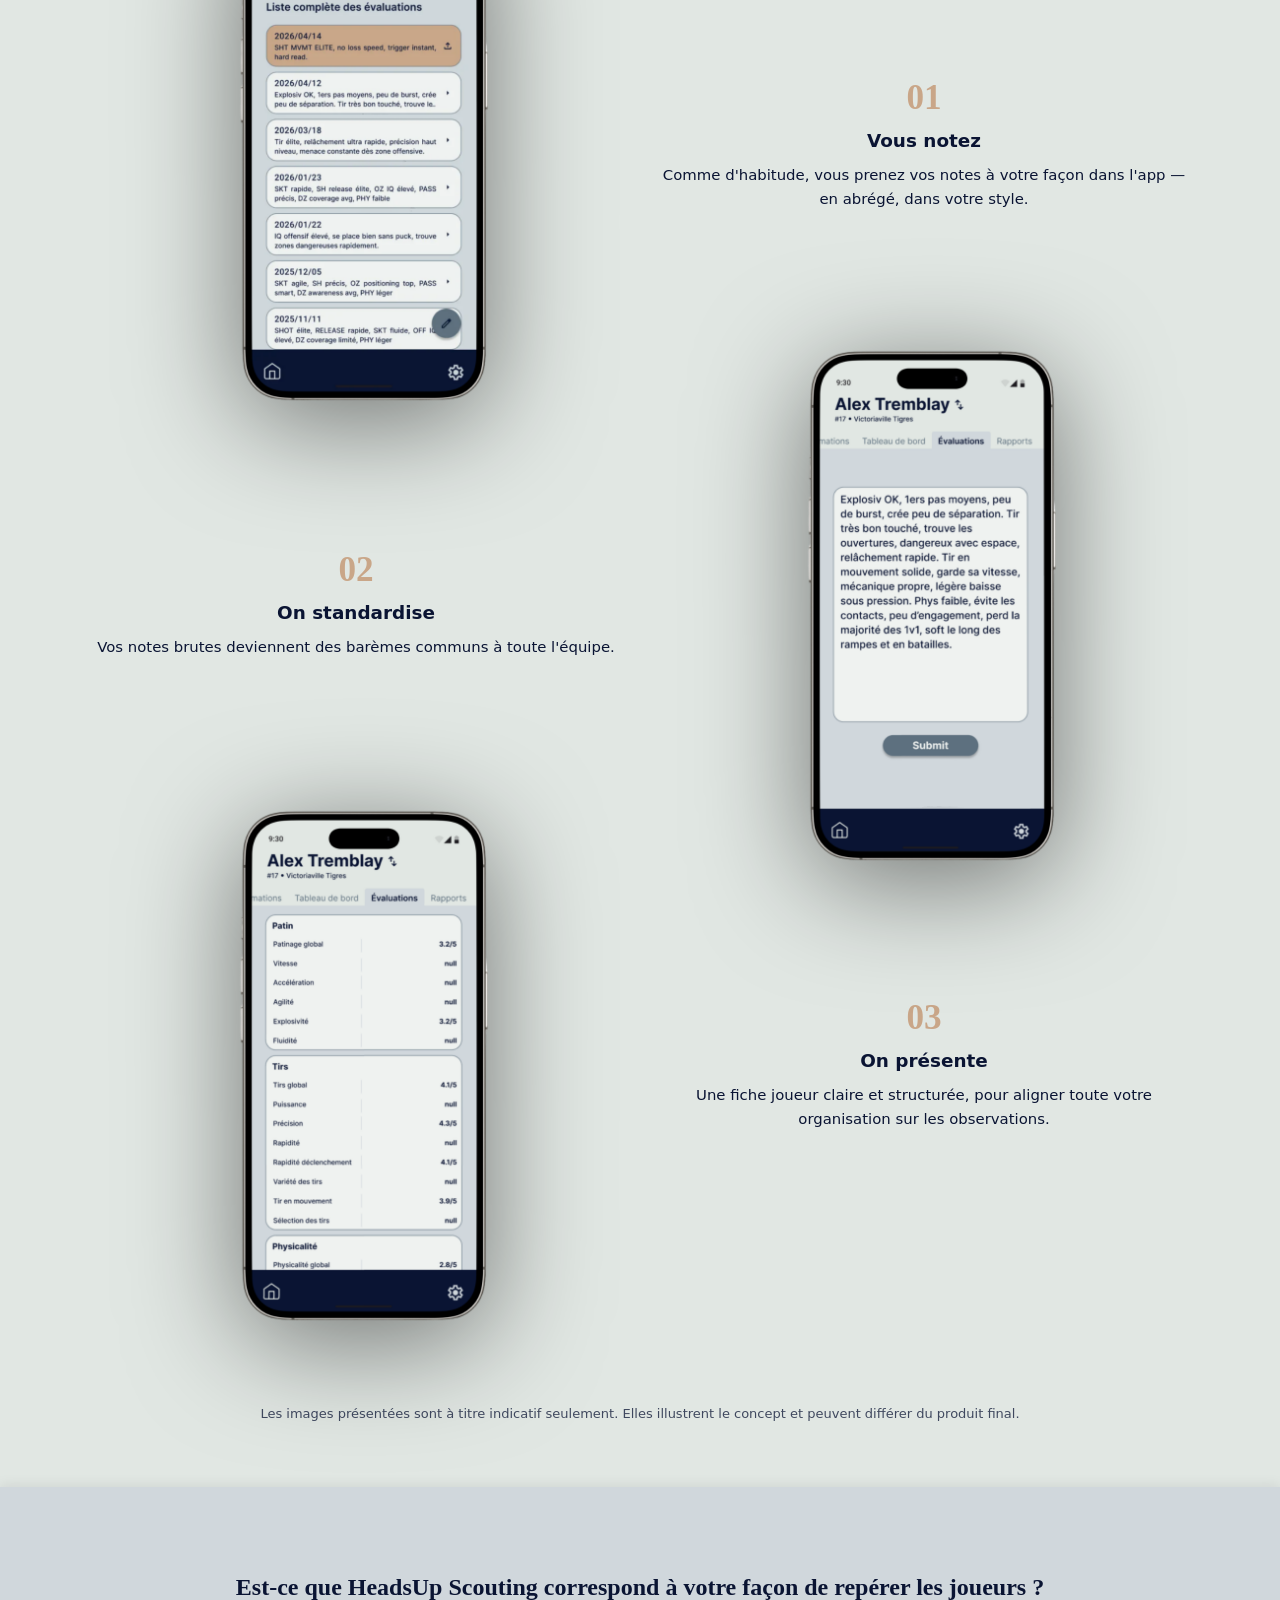
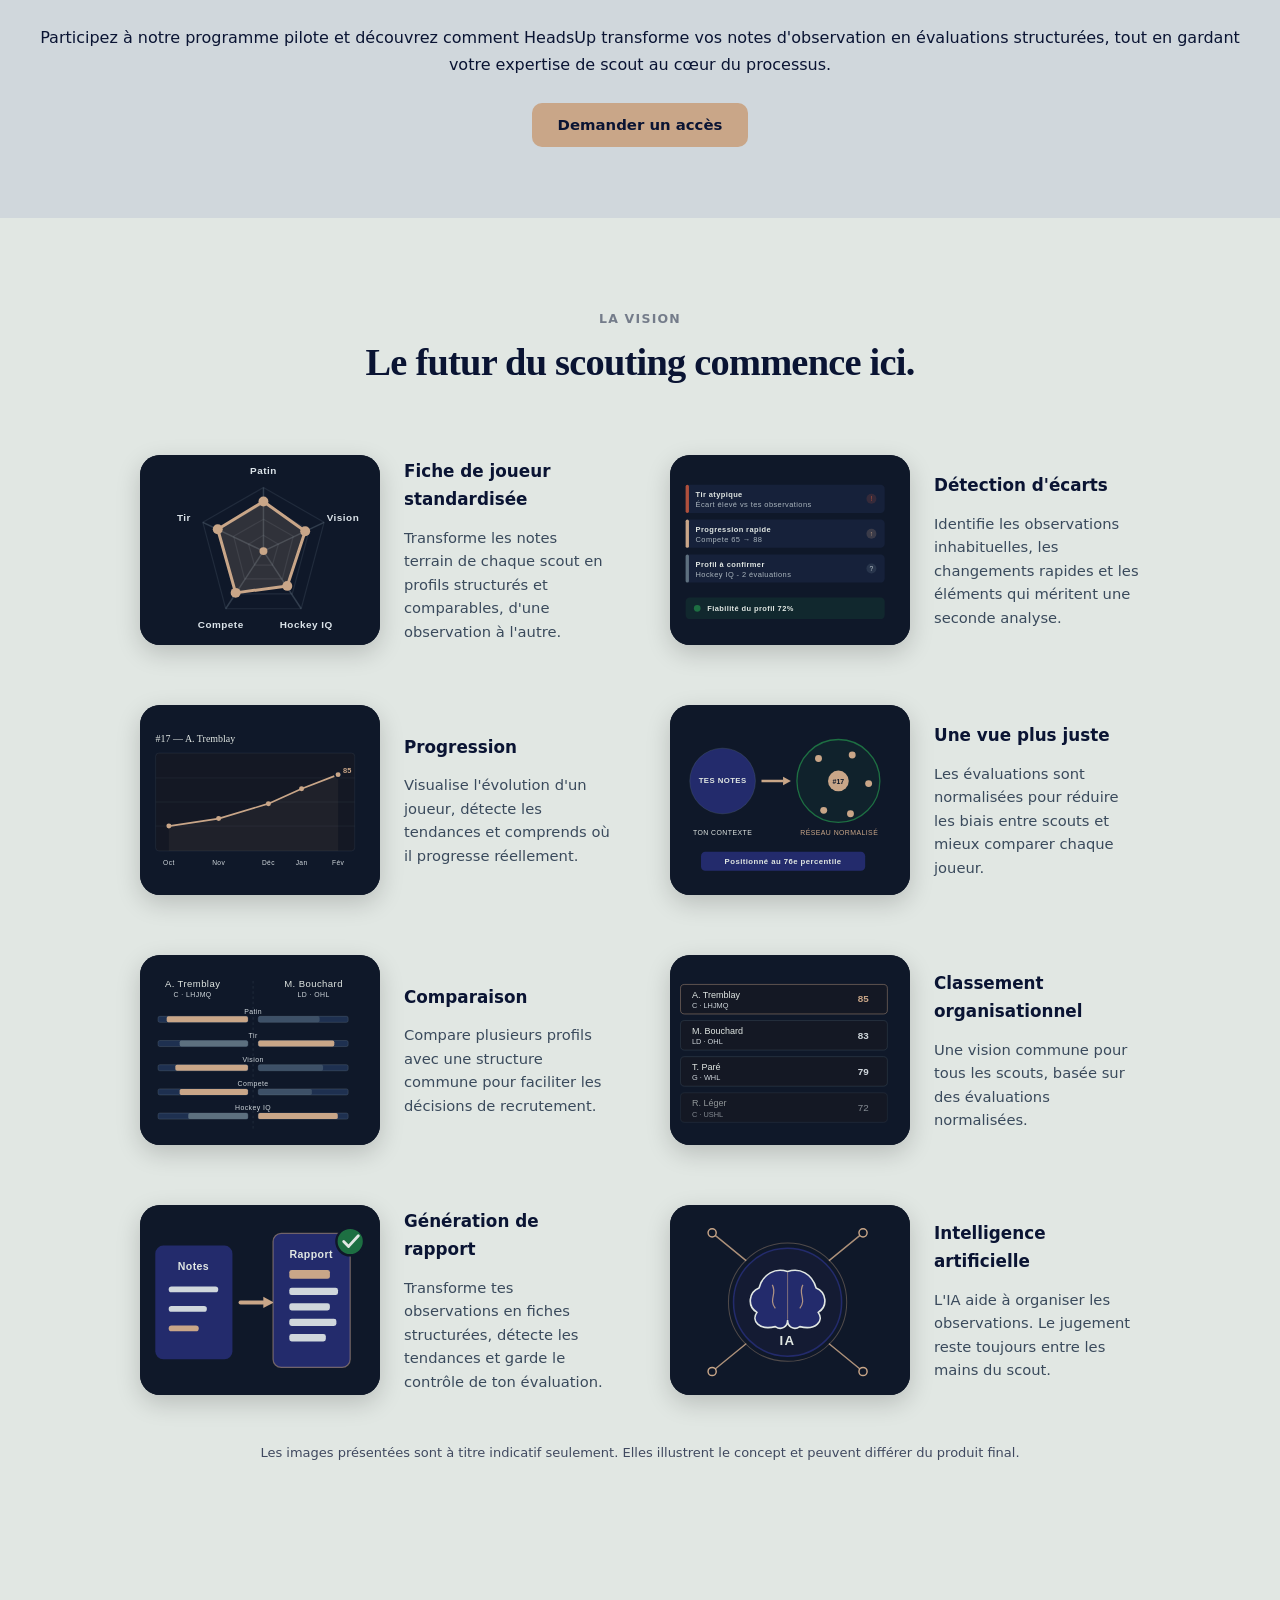
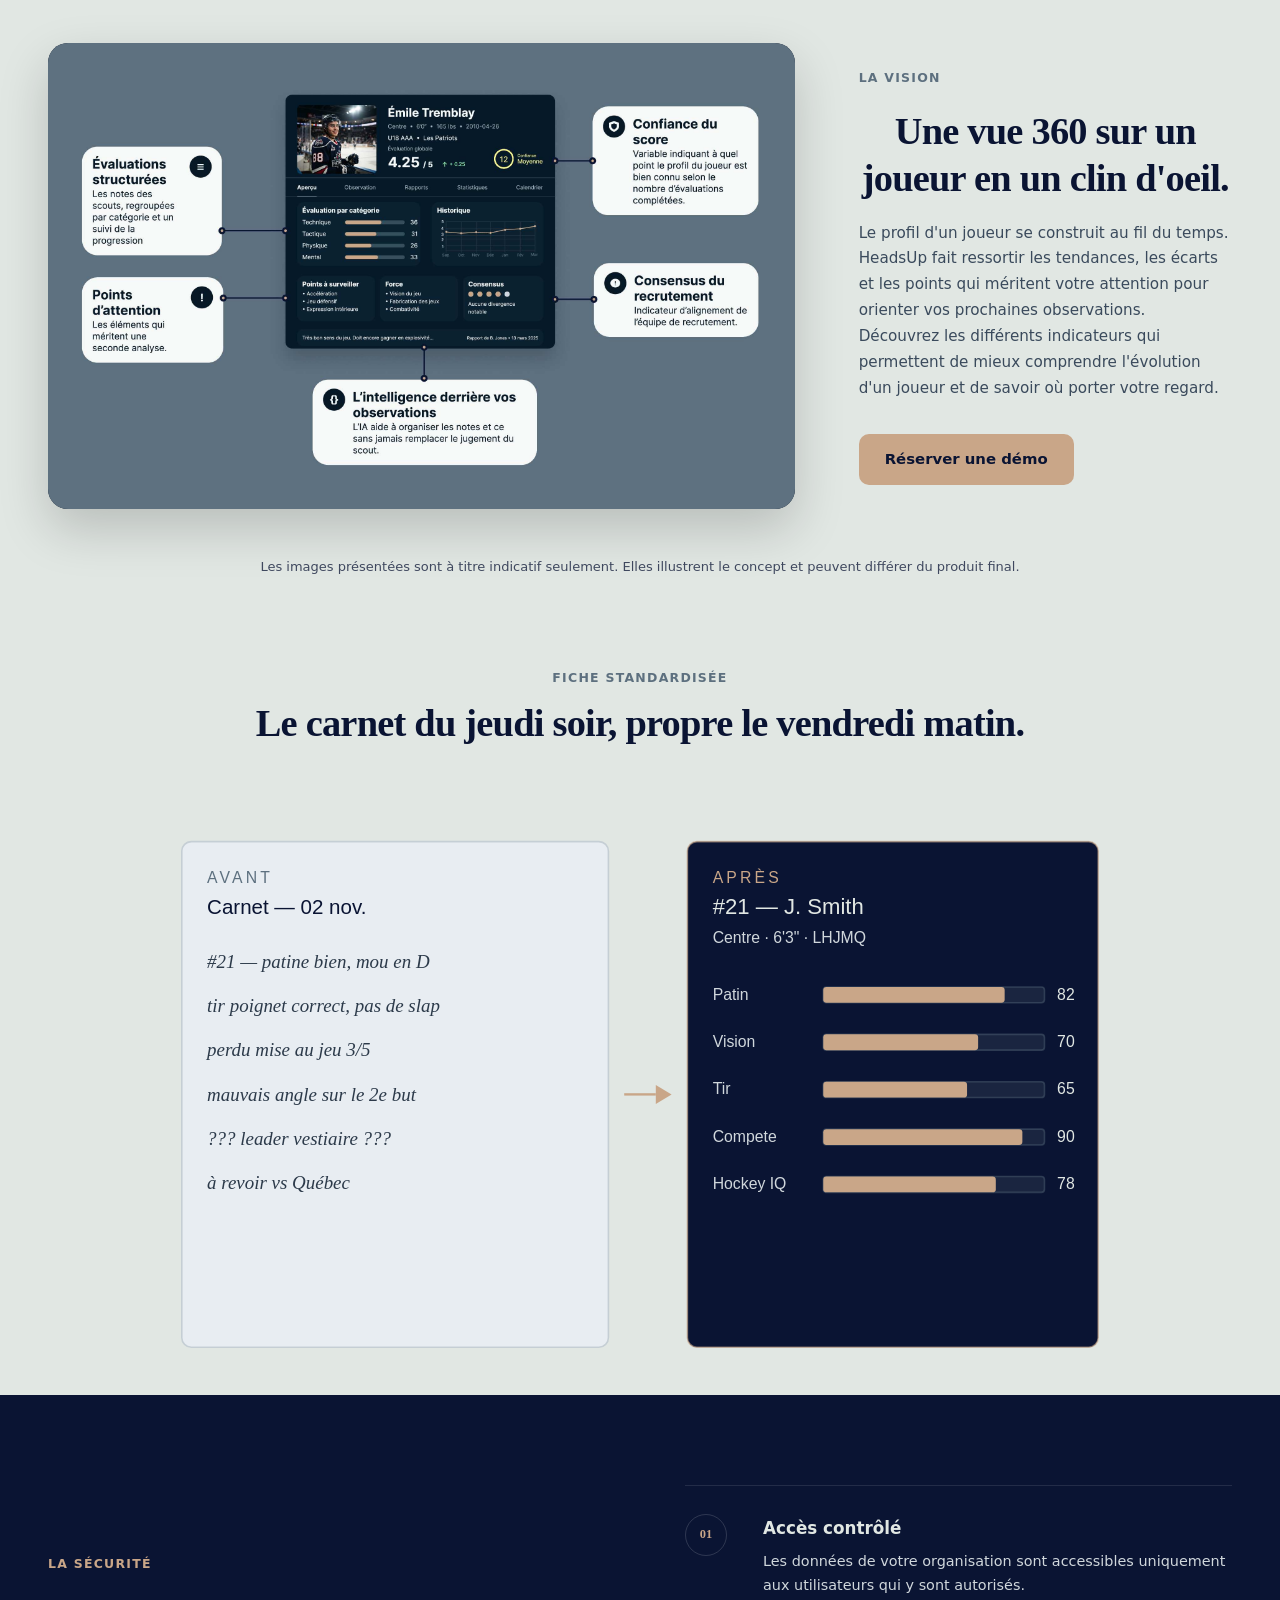
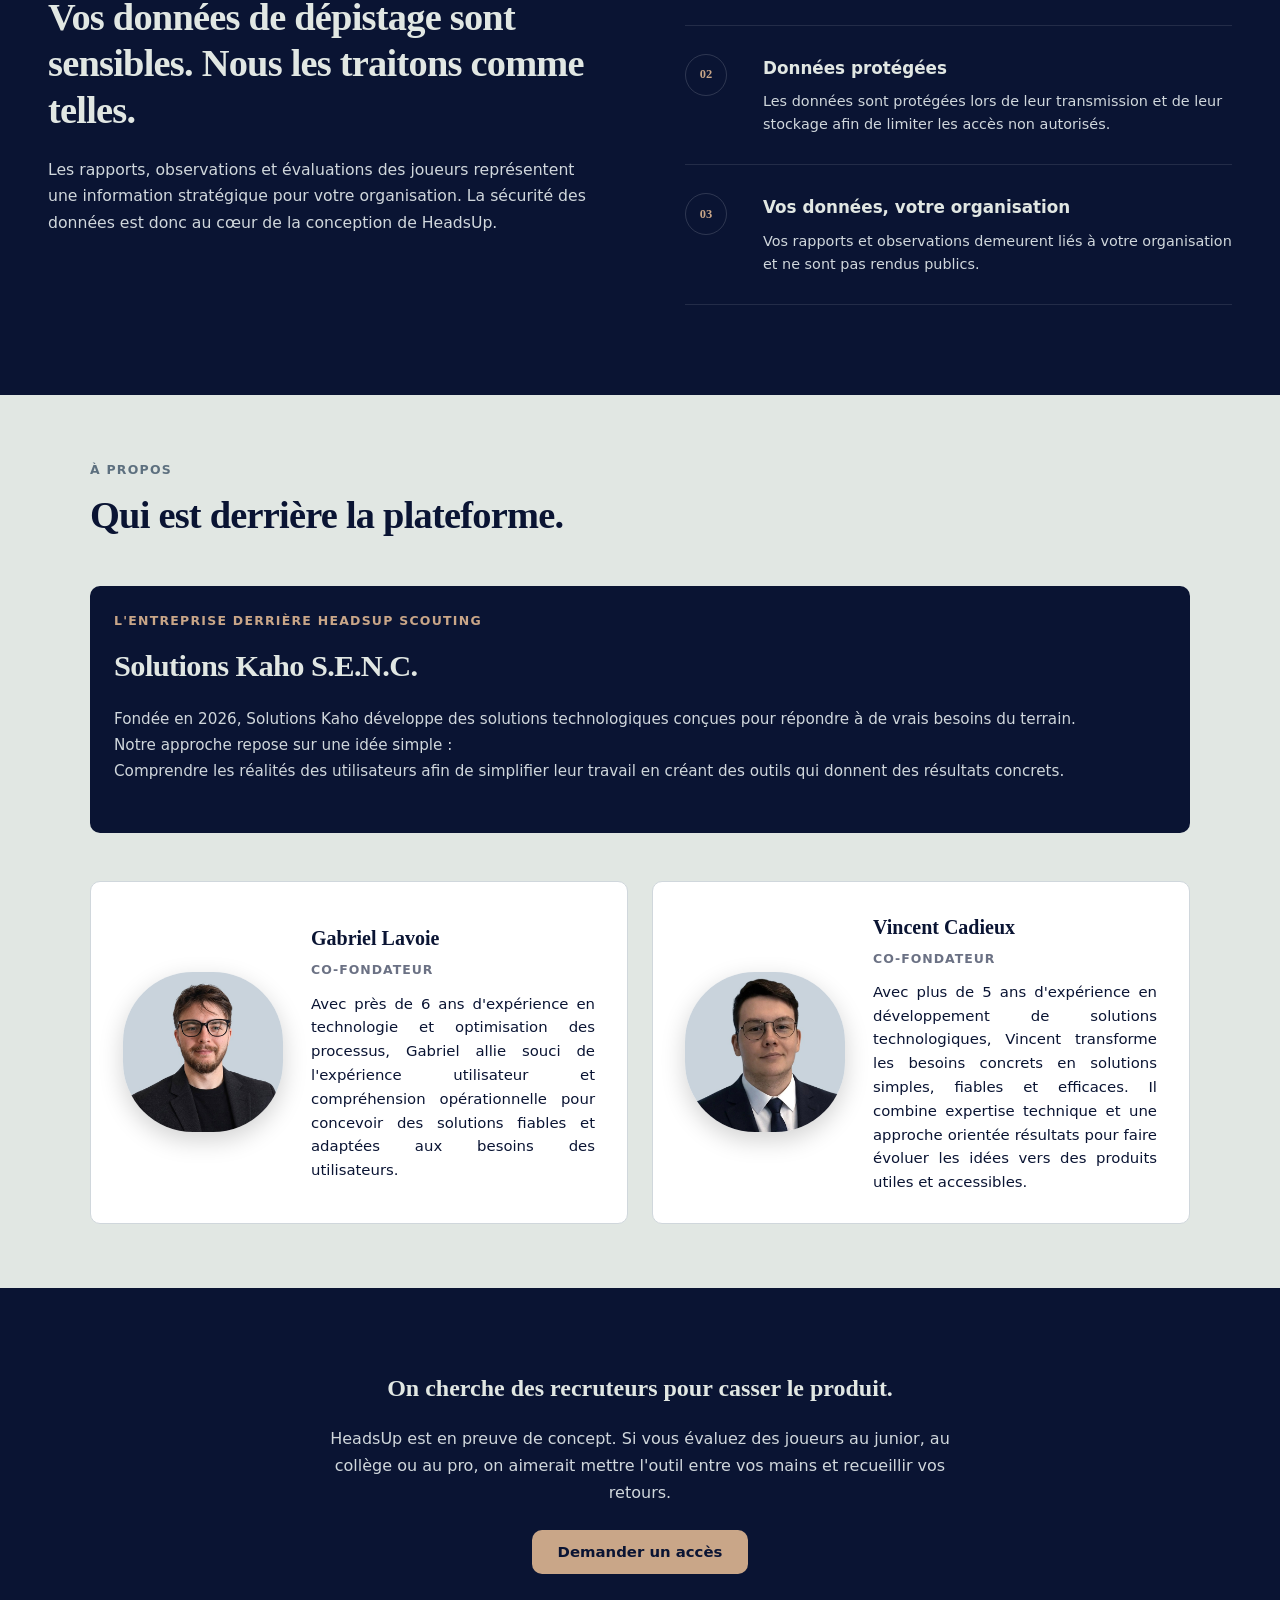
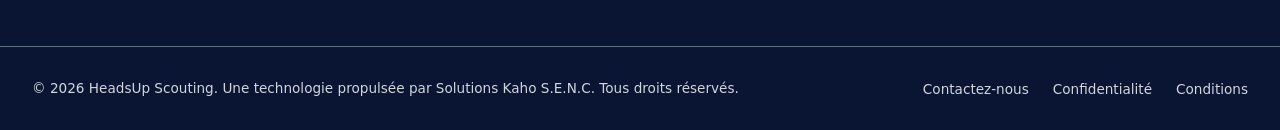
==== commit 12b75c08: "Add new vision and secu and faq" ====
--- a/index.html
+++ b/index.html
@@ -101,7 +101,7 @@
     </div>
           <div class="visual-disclaimer">
         <p>
-          Les images présentées à titre indicatif seulement. Elles illustrent le concept et peuvent différer du produit final.
+          Les images présentées sont à titre indicatif seulement. Elles illustrent le concept et peuvent différer du produit final.
         </p>
       </div>
   </section>
@@ -571,11 +571,50 @@
 
       <div class="visual-disclaimer">
         <p>
-          Les images présentées à titre indicatif seulement. Elles illustrent le concept et peuvent différer du produit final.
+          Les images présentées sont à titre indicatif seulement. Elles illustrent le concept et peuvent différer du produit final.
         </p>
       </div>
   </section>
   <hr />
+
+<!-- ═══ VISION ═══════════════════════════════════════════════════════ -->
+<section class="section-vision" id="vision">
+  <div class="vision-inner">
+
+    <!-- ── Dashboard ── -->
+    <div class="vision-visual">
+      <div class="vision-image-placeholder">
+        <img
+          src="client/image/DB FR.jpg"
+          alt="Aperçu du tableau de bord HeadsUp"
+          class="vision-image"
+        />
+      </div>
+    </div>
+
+    <!-- ── Texte ── -->
+    <div class="vision-content">
+      <div class="section-label">La vision</div>
+      <h2 class="vision-title">
+        Une vue 360 sur un joueur en un clin d'oeil.
+      </h2>
+      <p class="vision-text">
+        Le profil d'un joueur se construit au fil du temps. HeadsUp fait ressortir les tendances, les écarts et les points qui méritent votre attention pour orienter vos prochaines observations.
+        <br>Découvrez les différents indicateurs qui permettent de mieux comprendre l'évolution d'un joueur et de savoir où porter votre regard.
+      </p>
+      <a href="contact.html" class="btn-primary vision-cta">
+        Réserver une démo
+      </a>
+    </div>
+  </div>
+        <div class="visual-disclaimer">
+        <p>
+          Les images présentées sont à titre indicatif seulement. Elles illustrent le concept et peuvent différer du produit final.
+        </p>
+      </div>
+</section>
+<hr />
+
 
   <!-- ═══ FICHE STANDARDISÉE ══════════════════════════════════════════ -->
   <section class="section-fiche" id="fiche">
@@ -642,6 +681,57 @@
   </section>
   <hr />
 
+
+  <!-- ═══ SÉCURITÉ ════════════════════════════════════════════════════ -->
+<section class="section-securite" id="securite">
+  <div class="securite-inner">
+    <div class="securite-header">
+      <div class="section-label">La sécurité</div>
+      <h2 class="securite-title">
+        Vos données de dépistage sont sensibles. Nous les traitons comme telles.
+      </h2>
+      <p class="securite-intro">
+        Les rapports, observations et évaluations des joueurs représentent
+        une information stratégique pour votre organisation. La sécurité des
+        données est donc au cœur de la conception de HeadsUp.
+      </p>
+    </div>
+    <div class="securite-points">
+      <div class="securite-point">
+        <div class="securite-icon" aria-hidden="true">01</div>
+        <div>
+          <h3>Accès contrôlé</h3>
+          <p>
+            Les données de votre organisation sont accessibles uniquement
+            aux utilisateurs qui y sont autorisés.
+          </p>
+        </div>
+      </div>
+      <div class="securite-point">
+        <div class="securite-icon" aria-hidden="true">02</div>
+        <div>
+          <h3>Données protégées</h3>
+          <p>
+            Les données sont protégées lors de leur transmission et de
+            leur stockage afin de limiter les accès non autorisés.
+          </p>
+        </div>
+      </div>
+      <div class="securite-point">
+        <div class="securite-icon" aria-hidden="true">03</div>
+        <div>
+          <h3>Vos données, votre organisation</h3>
+          <p>
+            Vos rapports et observations demeurent liés à votre organisation
+            et ne sont pas rendus publics.
+          </p>
+        </div>
+      </div>
+    </div>
+  </div>
+</section>
+<hr />
+
   <!-- ═══ À PROPOS ════════════════════════════════════════════════════ -->
   <section class="section-about" id="a-propos">
     <div class="about-inner">
@@ -708,7 +798,7 @@
   </div>
 
   <footer>
-    <span>© 2026 HeadsUp Scouting. Tous droits réservés.</span>
+    <span>© 2026 HeadsUp Scouting. Une technologie propulsée par Solutions Kaho S.E.N.C. Tous droits réservés.</span>
     <ul class="footer-links">
       <li><a href="contact.html">Contactez-nous</a></li>
       <li><a href="privacy.html">Confidentialité</a></li>
--- a/client/css/landing.css
+++ b/client/css/landing.css
@@ -525,6 +525,245 @@
 
 
 /* ══════════════════════════════════════════════════════
+   SECTION VISION — dashboard dominant + texte
+══════════════════════════════════════════════════════ */
+
+.section-vision {
+  background: var(--text);
+  padding: 90px 48px;
+}
+
+.vision-inner {
+  max-width: 1400px;
+  margin: 0 auto;
+
+  display: grid;
+  grid-template-columns: 2fr 1fr;
+  gap: 64px;
+
+  align-items: center;
+}
+
+
+/* ──────────────────────────────────────────────────────
+   DASHBOARD
+────────────────────────────────────────────────────── */
+
+.vision-visual {
+  width: 100%;
+  min-width: 0;
+}
+
+.vision-image-placeholder {
+  width: 100%;
+  aspect-ratio: 16 / 10;
+
+  display: flex;
+  align-items: center;
+  justify-content: center;
+
+  overflow: hidden;
+
+  background: #0F1829;
+  border-radius: 20px;
+
+  box-shadow:
+    0 20px 50px rgba(0, 0, 0, 0.18);
+}
+
+.vision-image {
+  display: block;
+
+  width: 100%;
+  height: 100%;
+
+  object-fit: cover;
+}
+
+
+/* ──────────────────────────────────────────────────────
+   TEXTE
+────────────────────────────────────────────────────── */
+
+.vision-content {
+  min-width: 0;
+
+  display: flex;
+  flex-direction: column;
+  align-items: flex-start;
+}
+
+.vision-content .section-label {
+  font-size: 0.78rem;
+  font-weight: 600;
+  text-transform: uppercase;
+  letter-spacing: 0.1em;
+
+  color: var(--border);
+
+  margin-bottom: 20px;
+}
+
+.vision-title {
+  margin: 0 0 20px;
+
+  font-family: var(--font-display);
+  font-size: clamp(1.7rem, 3vw, 2.5rem);
+  line-height: 1.2;
+  letter-spacing: -0.02em;
+
+  color: var(--text-dark);
+}
+
+.vision-text {
+  max-width: 480px;
+
+  margin: 0 0 32px;
+
+  color: #3A4A5C;
+
+  font-size: 0.95rem;
+  line-height: 1.7;
+}
+
+.vision-cta {
+  display: inline-flex;
+  align-items: center;
+  gap: 10px;
+}
+
+.vision-cta span {
+  font-size: 1.1rem;
+  line-height: 1;
+
+  transition: transform 0.2s ease;
+}
+
+.vision-cta:hover span {
+  transform: translateX(4px);
+}
+
+
+/* ══════════════════════════════════════════════════════
+   SECTION SÉCURITÉ — données sensibles
+══════════════════════════════════════════════════════ */
+
+.section-securite {
+  background: var(--dark-bg);
+  padding: 90px 48px;
+}
+
+.securite-inner {
+  max-width: 1400px;
+  margin: 0 auto;
+
+  display: grid;
+  grid-template-columns: 1fr 1fr;
+  gap: 90px;
+
+  align-items: center;
+}
+
+
+/* ──────────────────────────────────────────────────────
+   INTRODUCTION
+────────────────────────────────────────────────────── */
+
+.securite-header {
+  max-width: 620px;
+}
+
+.securite-header .section-label {
+  font-size: 0.78rem;
+  font-weight: 600;
+  text-transform: uppercase;
+  letter-spacing: 0.1em;
+
+  color: var(--accent);
+
+  margin-bottom: 20px;
+}
+
+.securite-title {
+  margin: 0 0 24px;
+
+  font-family: var(--font-display);
+  font-size: clamp(1.8rem, 3vw, 2.6rem);
+  line-height: 1.2;
+  letter-spacing: -0.02em;
+
+  color: var(--text);
+}
+
+.securite-intro {
+  max-width: 560px;
+
+  margin: 0;
+
+  color: var(--muted);
+
+  font-size: 0.98rem;
+  line-height: 1.7;
+}
+
+
+/* ──────────────────────────────────────────────────────
+   POINTS DE SÉCURITÉ
+────────────────────────────────────────────────────── */
+
+.securite-points {
+  display: flex;
+  flex-direction: column;
+
+  border-top: 1px solid rgba(255, 255, 255, 0.1);
+}
+
+.securite-point {
+  display: grid;
+  grid-template-columns: 54px 1fr;
+  gap: 24px;
+
+  padding: 28px 0;
+
+  border-bottom: 1px solid rgba(255, 255, 255, 0.1);
+}
+
+.securite-icon {
+  width: 42px;
+  height: 42px;
+
+  display: flex;
+  align-items: center;
+  justify-content: center;
+
+  border: 1px solid rgba(255, 255, 255, 0.15);
+  border-radius: 50%;
+
+  color: var(--accent);
+
+  font-family: var(--font-display);
+  font-size: 0.78rem;
+  font-weight: 600;
+}
+
+.securite-point h3 {
+  margin: 0 0 8px;
+
+  color: var(--text);
+
+  font-size: 1.05rem;
+}
+
+.securite-point p {
+  margin: 0;
+
+  color: var(--muted);
+
+  font-size: 0.9rem;
+  line-height: 1.6;
+}
+
+/* ══════════════════════════════════════════════════════
    SECTION À PROPOS — équipe + entreprise
 ══════════════════════════════════════════════════════ */
 .section-about {
@@ -789,6 +1028,26 @@
     width: 150px;
     height: 150px;
   }
+
+    .section-vision {
+    padding: 80px 36px;
+  }
+
+  .vision-inner {
+    gap: 48px;
+  }
+
+  .vision-title {
+    font-size: clamp(1.6rem, 3vw, 2.2rem);
+  }
+
+    .section-securite {
+    padding: 80px 36px;
+  }
+
+  .securite-inner {
+    gap: 60px;
+  }
 }
 
 /* Tablet */
@@ -884,6 +1143,47 @@
     width: 130px;
     height: 130px;
   }
+
+    .section-vision {
+    padding: 70px 32px;
+  }
+
+  .vision-inner {
+    grid-template-columns: 1fr;
+    gap: 42px;
+  }
+
+  .vision-visual {
+    width: 100%;
+  }
+
+  .vision-content {
+    max-width: 720px;
+    margin: 0 auto;
+
+    align-items: flex-start;
+  }
+
+  .vision-text {
+    max-width: 650px;
+  }
+
+    .section-securite {
+    padding: 70px 32px;
+  }
+
+  .securite-inner {
+    grid-template-columns: 1fr;
+    gap: 50px;
+  }
+
+  .securite-header {
+    max-width: 720px;
+  }
+
+  .securite-intro {
+    max-width: 680px;
+  }
 }
 
 /* Mobile Landscape / Large Mobile */
@@ -975,6 +1275,57 @@
   .company-facts {
     justify-content: center;
   }
+
+  .section-vision {
+    padding: 60px 24px;
+  }
+
+  .vision-inner {
+    gap: 36px;
+  }
+
+  .vision-image-placeholder {
+    aspect-ratio: 16 / 10;
+    border-radius: var(--radius);
+  }
+
+  .vision-title {
+    font-size: clamp(1.6rem, 6vw, 2rem);
+  }
+
+  .vision-text {
+    font-size: 0.92rem;
+  }
+
+  .section-securite {
+    padding: 60px 24px;
+  }
+
+  .securite-inner {
+    gap: 40px;
+  }
+
+  .securite-title {
+    font-size: clamp(1.65rem, 6vw, 2rem);
+  }
+
+  .securite-intro {
+    font-size: 0.92rem;
+  }
+
+  .securite-point {
+    grid-template-columns: 46px 1fr;
+    gap: 18px;
+
+    padding: 24px 0;
+  }
+
+  .securite-icon {
+    width: 38px;
+    height: 38px;
+
+    font-size: 0.72rem;
+  }
 }
 
 /* Small Mobile */
@@ -1022,6 +1373,94 @@
     font-size:.88rem;
   }
 
+  .section-vision {
+    padding: 50px 18px;
+  }
+
+  .vision-inner {
+    gap: 30px;
+  }
+
+  .vision-content .section-label {
+    margin-bottom: 14px;
+  }
+
+  .vision-title {
+    margin-bottom: 16px;
+  }
+
+  .vision-text {
+    font-size: 0.88rem;
+    line-height: 1.65;
+    margin-bottom: 26px;
+  }
+
+  .vision-cta {
+    width: 100%;
+    justify-content: center;
+  }
+
+.section-securite {
+    padding: 50px 18px;
+  }
+
+  .securite-inner {
+    gap: 34px;
+  }
+
+  .securite-title {
+    margin-bottom: 18px;
+  }
+
+  .securite-intro {
+    font-size: 0.88rem;
+    line-height: 1.65;
+  }
+
+  .securite-point {
+    grid-template-columns: 1fr;
+    gap: 12px;
+  }
+
+  .securite-icon {
+    width: 36px;
+    height: 36px;
+  }
+
+  .securite-point h3 {
+    font-size: 1rem;
+  }
+
+  .securite-point p {
+    font-size: 0.86rem;
+  }
+
+    .section-about {
+    padding: 50px 18px;
+  }
+
+  .about-inner {
+    gap: 36px;
+  }
+
+  .team-card {
+    padding: 22px;
+  }
+
+  .team-bio,
+  .company-content > p {
+    font-size: 0.88rem;
+  }
+
+  .about-company {
+    padding: 28px 20px;
+  }
+
+  .company-content .btn-secondary {
+    display: block;
+    width: 100%;
+    text-align: center;
+  }
 }
 
 /* Mobile Landscape height optimization */
@@ -1034,31 +1473,4 @@
   .hero-phone {
     max-height:240px;
   }
-
-  .section-about {
-    padding: 50px 18px;
-  }
-
-  .about-inner {
-    gap: 36px;
-  }
-
-  .team-card {
-    padding: 22px;
-  }
-
-  .team-bio,
-  .company-content > p {
-    font-size: 0.88rem;
-  }
-
-  .about-company {
-    padding: 28px 20px;
-  }
-
-  .company-content .btn-secondary {
-    display: block;
-    width: 100%;
-    text-align: center;
-  }
 }
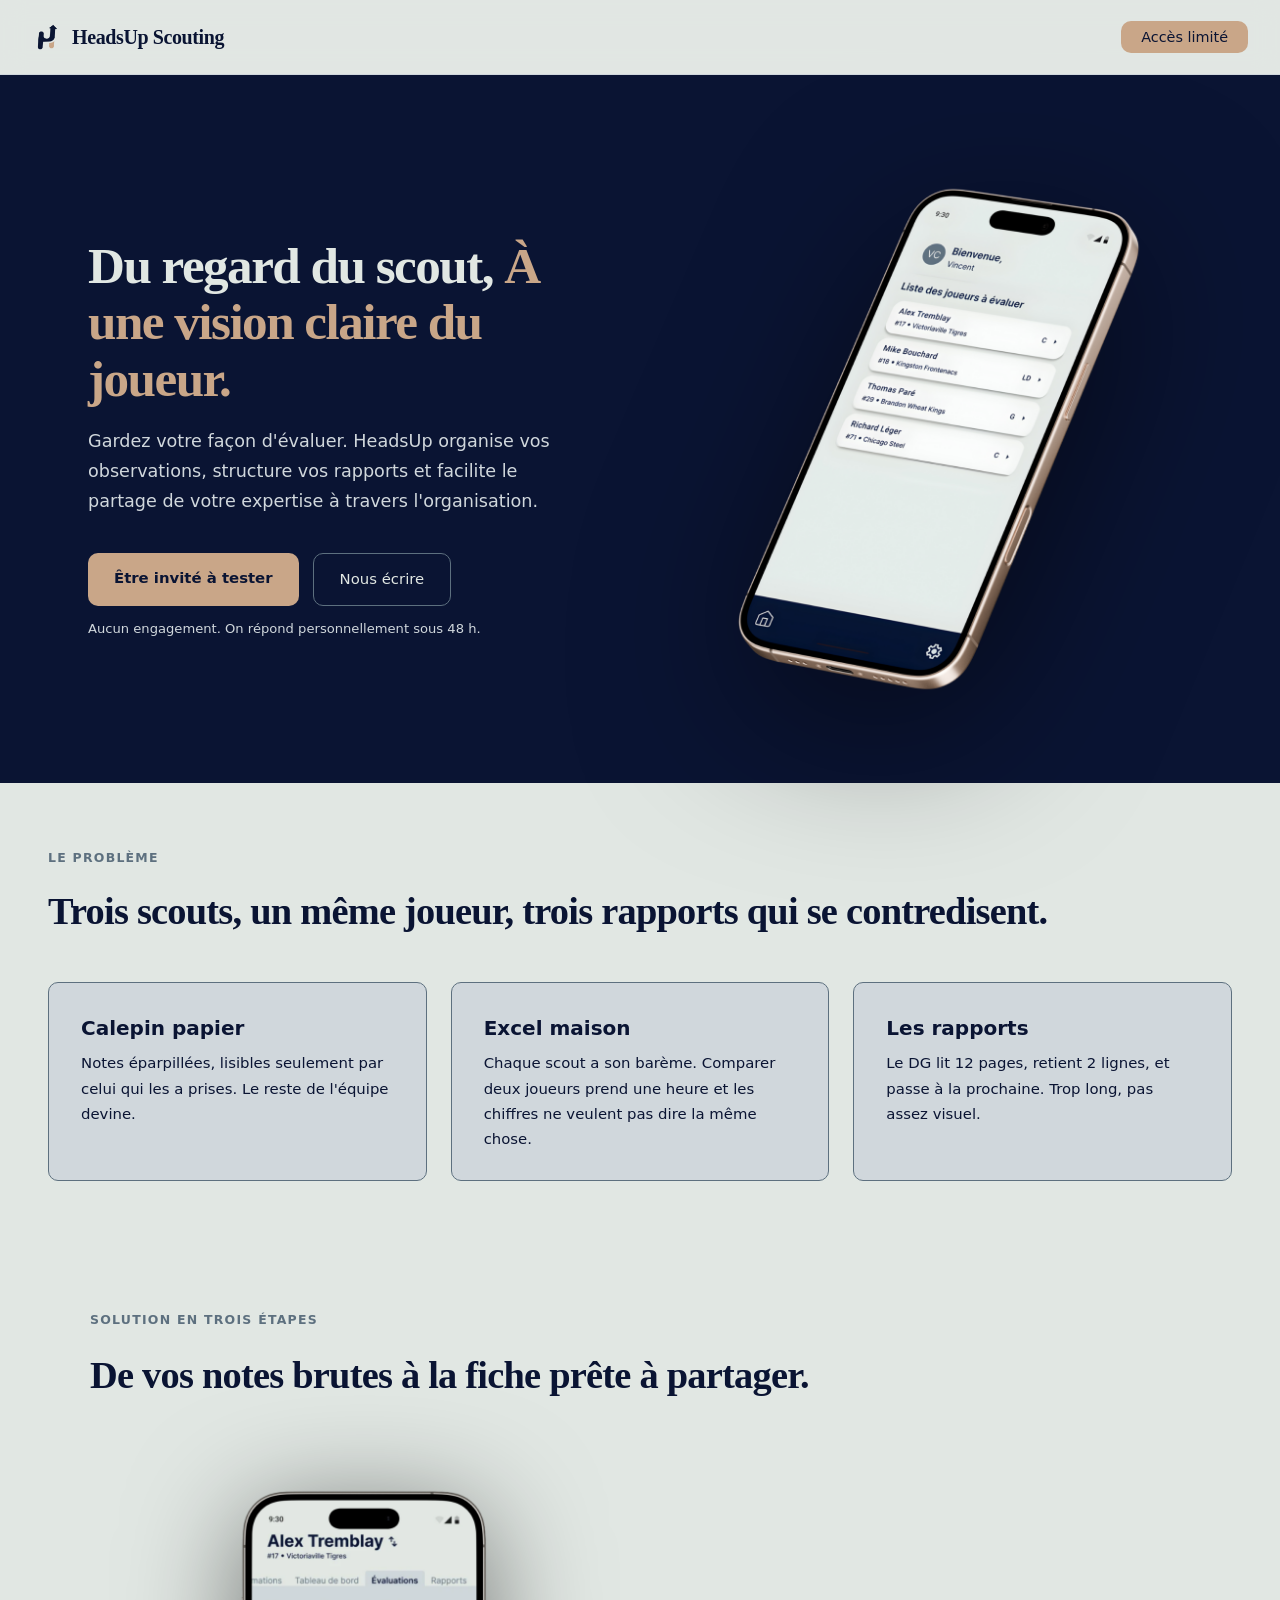
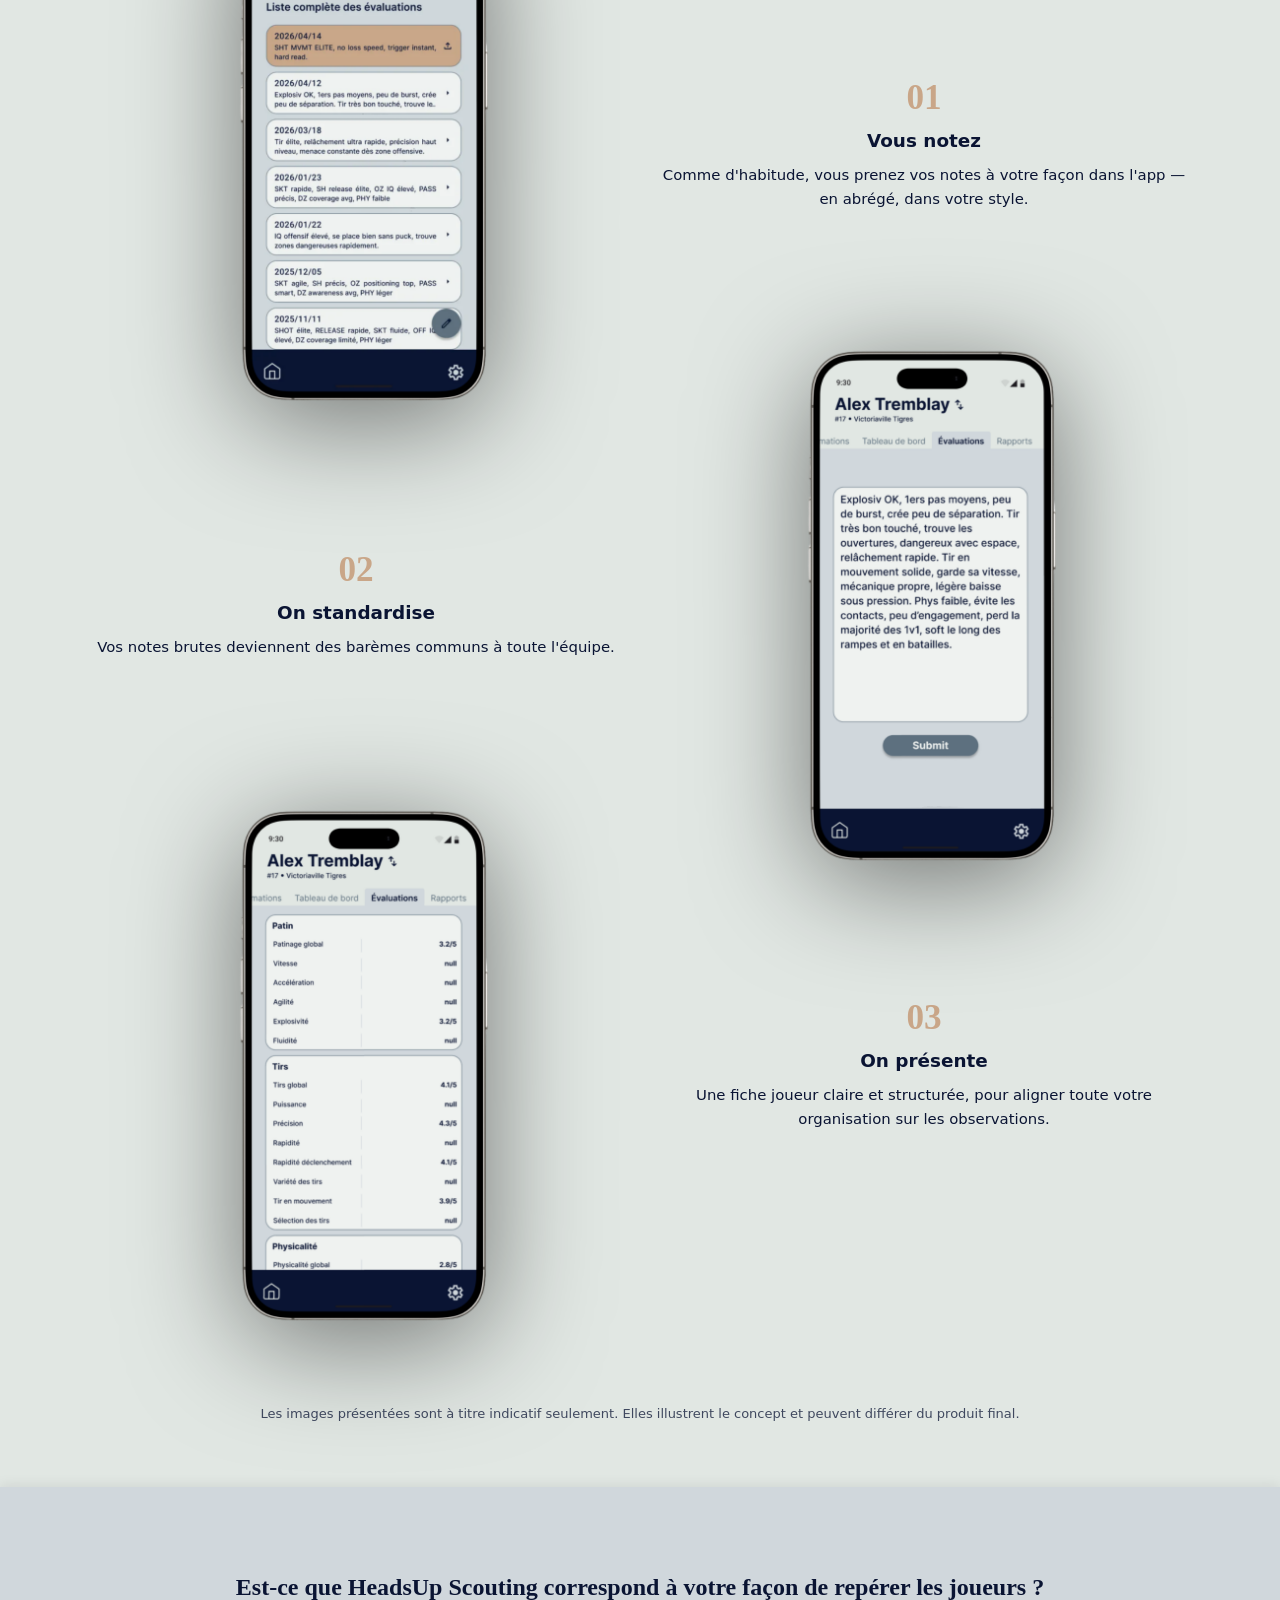
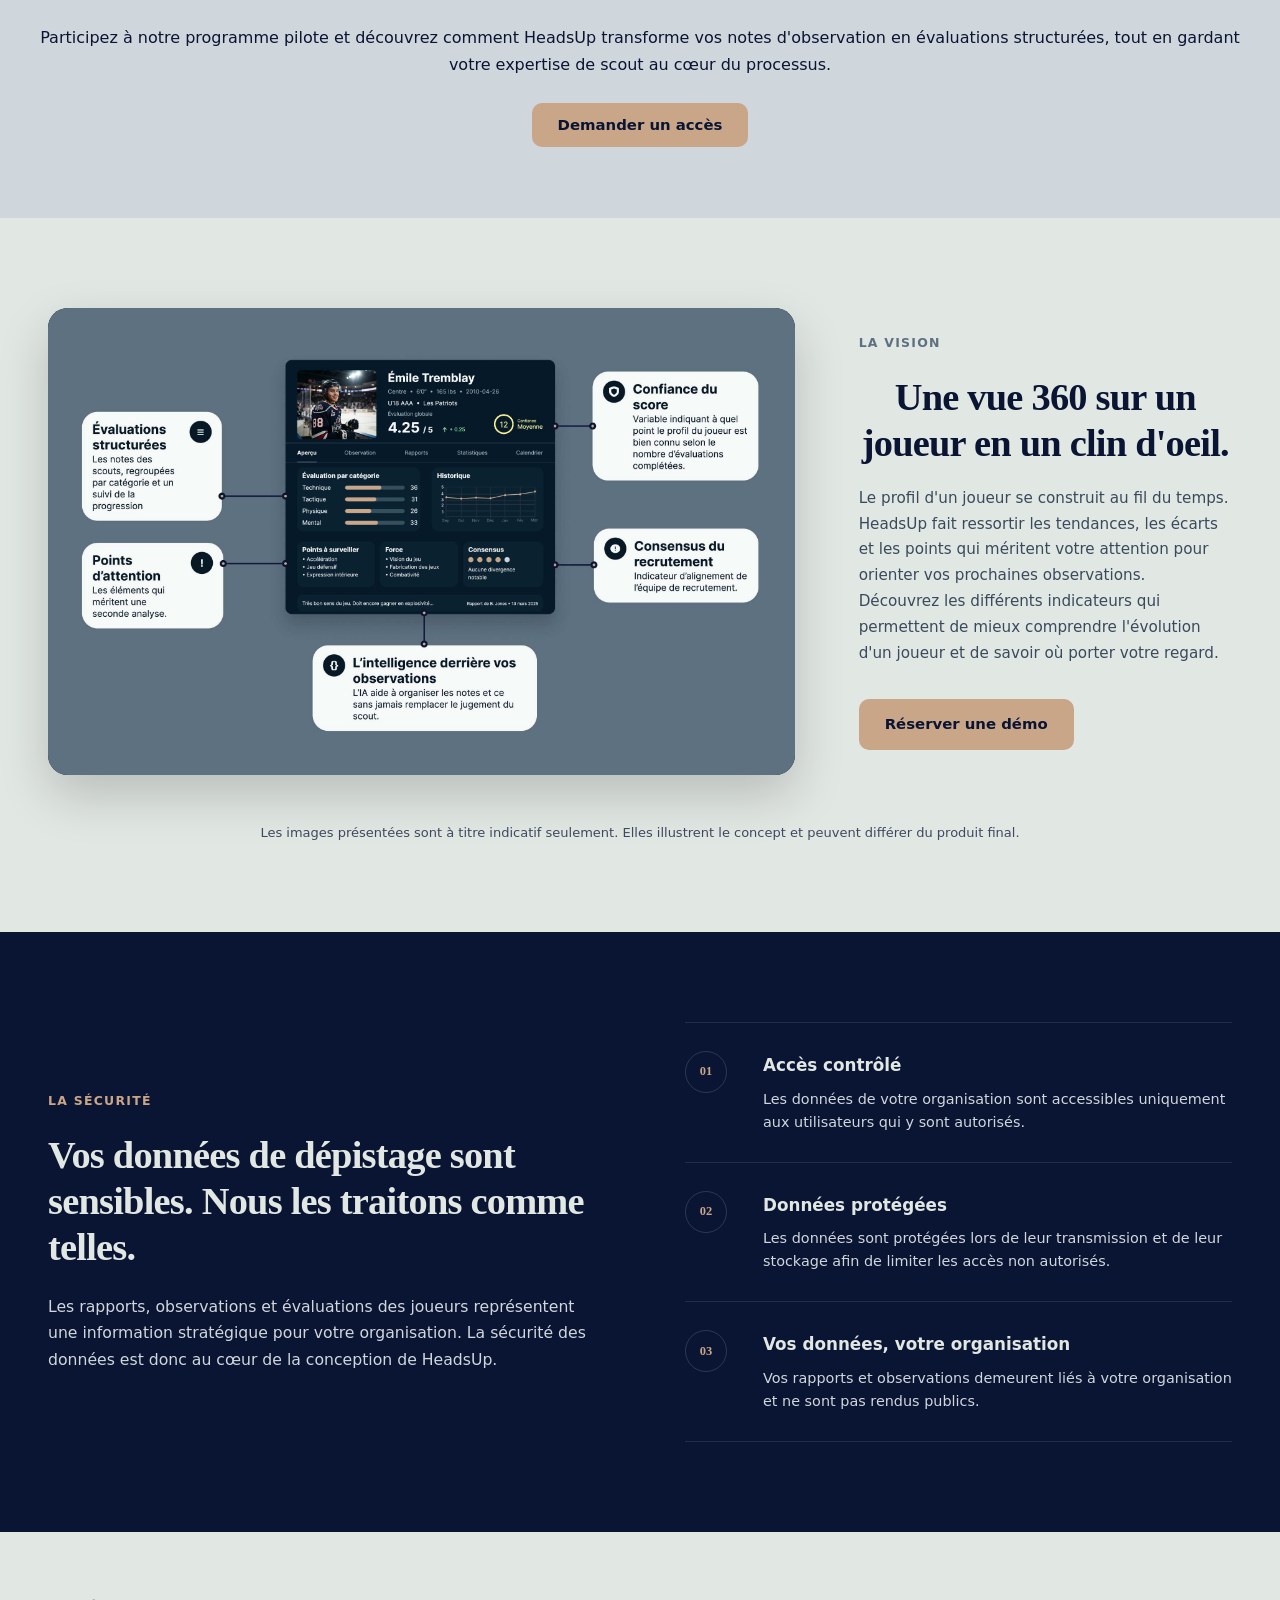
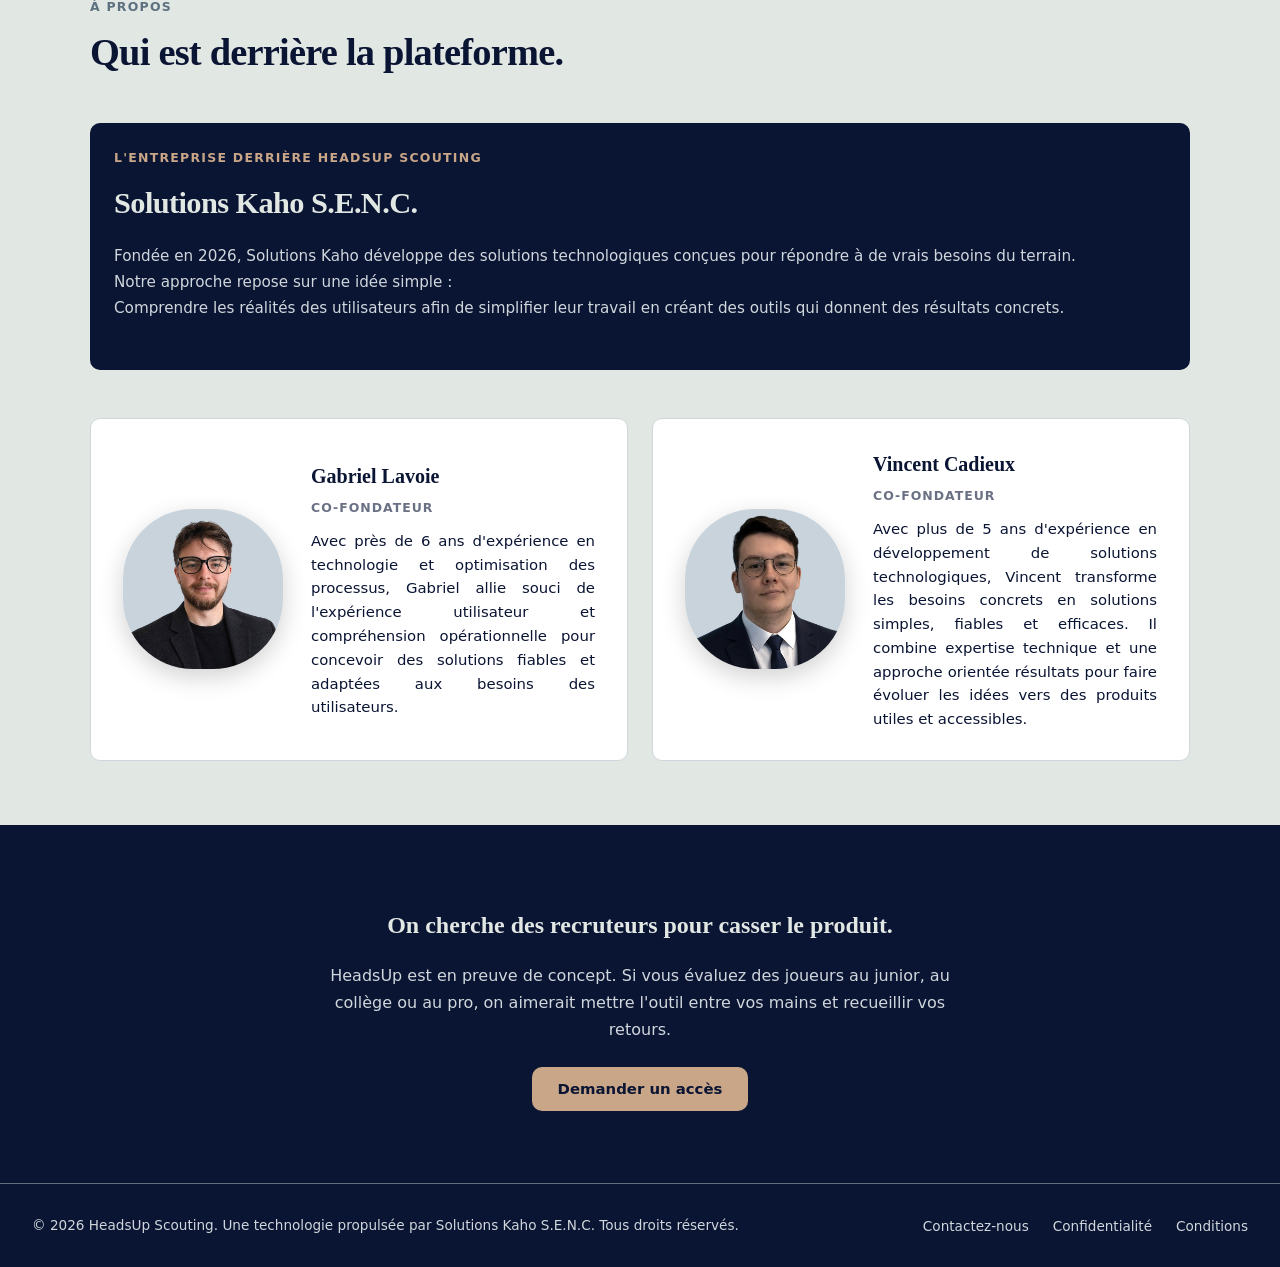
==== commit 4230ee48: "removed old vision" ====
--- a/index.html
+++ b/index.html
@@ -115,466 +115,6 @@
       <a href="request-access.html" class="btn-primary">Demander un accès</a>
     </div>
   </section>  
-  <hr />
-
-<!-- ═══ VISION FEATURES ═════════════════════════════════════ -->
-
-<section class="vision-section">
-  <div class="vision-label">
-    La vision
-  </div>
-  <h2 class="vision-title">
-    Le futur du scouting commence ici.
-  </h2>
-    <div class="features-grid">
-      <!-- FEATURE 1 -->
-      <div class="feature-card">
-        <div class="feature-visual">
-          <div class="feature-circle">
-            <svg viewBox="0 0 280 220" xmlns="http://www.w3.org/2000/svg">
-              <rect width="280" height="220" fill="#0F1829"/>
-              <!-- Graphique -->
-              <g transform="translate(-17,-6) scale(1.15)">
-              <!-- Axes -->
-              <g stroke="#708090" stroke-width="1.5" stroke-opacity=".35">
-                <line x1="140" y1="102" x2="140" y2="38"/>
-                <line x1="140" y1="102" x2="201" y2="73"/>
-                <line x1="140" y1="102" x2="178" y2="160"/>
-                <line x1="140" y1="102" x2="102" y2="160"/>
-                <line x1="140" y1="102" x2="79" y2="73"/>
-              </g>
-
-              <!-- Niveaux -->
-              <g fill="none" stroke="#708090" stroke-width="1.2" stroke-opacity=".18">
-                <polygon points="140,86 155,95 149,116 131,116 125,95"/>
-                <polygon points="140,70 170,87 159,130 121,130 110,87"/>
-                <polygon points="140,54 186,81 169,145 111,145 94,81"/>
-                <polygon points="140,38 201,73 178,160 102,160 79,73"/>
-              </g>
-
-              <!-- Profil -->
-              <polygon
-                points="140,52 182,82 164,137 112,144 94,80"
-                fill="#C9A688"
-                fill-opacity=".18"
-                stroke="#C9A688"
-                stroke-width="3"
-                stroke-linejoin="round"/>
-
-              <!-- Sommets -->
-              <g fill="#C9A688">
-                <circle cx="140" cy="52" r="5"/>
-                <circle cx="182" cy="82" r="5"/>
-                <circle cx="164" cy="137" r="5"/>
-                <circle cx="112" cy="144" r="5"/>
-                <circle cx="94" cy="80" r="5"/>
-              </g>
-
-              <!-- Centre -->
-              <circle cx="140" cy="102" r="4" fill="#C9A688"/>
-
-              <!-- Labels -->
-              <g
-                fill="#DCE4EA"
-                font-family="Inter,sans-serif"
-                font-size="10"
-                font-weight="600">
-
-                <text x="140" y="24" text-anchor="middle" letter-spacing="0.5">Patin</text>
-                <text x="220" y="72" text-anchor="middle" letter-spacing="0.5">Vision</text>
-                <text x="183" y="179" text-anchor="middle" letter-spacing="0.5">Hockey IQ</text>
-                <text x="97" y="179" text-anchor="middle" letter-spacing="0.5">Compete</text>
-                <text x="60" y="72" text-anchor="middle" letter-spacing="0.5">Tir</text>
-
-              </g>
-            </g>
-            </svg>
-          </div>
-        </div>
-        <div class="feature-content">
-          <h3>
-            Fiche de joueur standardisée
-          </h3>
-          <p>
-            Transforme les notes terrain de chaque scout
-            en profils structurés et comparables,
-            d'une observation à l'autre.
-          </p>
-        </div>
-      </div>
-
-      <!-- FEATURE 2 -->
-      <div class="feature-card">
-        <div class="feature-visual">
-          <div class="feature-circle">
-            <svg viewBox="0 0 280 220" xmlns="http://www.w3.org/2000/svg" style="width:100%;display:block;">
-              <rect width="280" height="220" fill="#0F1829"/>
-              <g transform="translate(0,-2) scale(0.96)">
-              <!-- Title -->
-              <!-- Insight 1 -->
-              <g>
-                <rect x="20" y="38" width="240" height="34" rx="5" fill="#16213A"/>
-                <rect x="20" y="38" width="4" height="34" rx="2" fill="#B0503C"/>
-                <text x="32" y="53" font-size="9" fill="#E1E7E3" font-family="Inter,sans-serif" font-weight="700" letter-spacing="0.5">Tir atypique</text>
-                <text x="32" y="65" font-size="9" fill="#AAB5BD" font-family="Inter,sans-serif" letter-spacing="0.5">Écart élevé vs tes observations</text>
-                <circle cx="244" cy="55" r="6" fill="#B0503C" fill-opacity=".2"/>
-                <text x="244" y="57.5" text-anchor="middle" font-size="8" fill="#B0503C" font-family="Inter,sans-serif">!</text>
-              </g>
-              <!-- Insight 2 -->
-              <g>
-                <rect x="20" y="80" width="240" height="34" rx="5" fill="#16213A"/>
-                <rect x="20" y="80" width="4" height="34" rx="2" fill="#C9A688"/>
-                <text x="32" y="95" font-size="9" fill="#E1E7E3" font-family="Inter,sans-serif" font-weight="700" letter-spacing="0.5">Progression rapide</text>
-                <text x="32" y="107" font-size="9" fill="#AAB5BD" font-family="Inter,sans-serif" letter-spacing="0.5">Compete 65 → 88</text>
-                <circle cx="244" cy="97" r="6" fill="#C9A688" fill-opacity=".2"/>
-                <text x="244" y="99.5" text-anchor="middle" font-size="8" fill="#C9A688" font-family="Inter,sans-serif">↑</text>
-              </g>
-              <!-- Insight 3 -->
-              <g>
-                <rect x="20" y="122" width="240" height="34" rx="5" fill="#16213A"/>
-                <rect x="20" y="122" width="4" height="34" rx="2" fill="#5D707F"/>
-                <text x="32" y="137" font-size="9" fill="#E1E7E3" font-family="Inter,sans-serif" font-weight="700" letter-spacing="0.5">Profil à confirmer</text>
-                <text x="32" y="149" font-size="9" fill="#AAB5BD" font-family="Inter,sans-serif" letter-spacing="0.5">Hockey IQ - 2 évaluations</text>
-                <circle cx="244" cy="139" r="6" fill="#5D707F" fill-opacity=".25"/>
-                <text x="244" y="141.5" text-anchor="middle" font-size="8" fill="#B8C2C8" font-family="Inter,sans-serif">?</text>
-              </g>
-              <!-- Confidence -->
-              <rect x="20" y="174" width="240" height="26" rx="5" fill="#1D6F42" fill-opacity=".18"/>
-              <circle cx="34" cy="187" r="4" fill="#1D6F42"/>
-              <text x="46" y="190" font-size="9" fill="#E1E7E3" font-family="Inter,sans-serif" font-weight="700" letter-spacing="0.5">
-                Fiabilité du profil 72%
-              </text>
-              </g>
-            </svg>
-          </div>
-        </div>
-        <div class="feature-content">
-          <h3>
-            Détection d'écarts
-          </h3>
-          <p>
-            Identifie les observations inhabituelles,
-            les changements rapides et les éléments
-            qui méritent une seconde analyse.
-          </p>
-        </div>
-      </div>
-
-      <!-- FEATURE 3 -->
-      <div class="feature-card">
-        <div class="feature-visual">
-          <div class="feature-circle">
-            <svg viewBox="0 0 280 220" xmlns="http://www.w3.org/2000/svg" style="width:100%;display:block;">
-              <rect width="280" height="220" fill="#0F1829"/>
-              <g transform="translate(0,0) scale(0.96)">
-                <!-- Title -->
-              <!-- Player -->
-              <text x="20" y="45" font-size="12" fill="#E1E7E3" font-family="Georgia,serif">
-                #17 — A. Tremblay
-              </text>
-              <!-- Chart area -->
-              <rect x="20" y="58" width="240" height="118" rx="4" fill="#141824" stroke="#5D707F" stroke-opacity="0.2"/>
-              <!-- Grid lines -->
-              <line x1="20" y1="88" x2="260" y2="88" stroke="#5D707F" stroke-opacity=".15"/>
-              <line x1="20" y1="117" x2="260" y2="117" stroke="#5D707F" stroke-opacity=".15"/>
-              <line x1="20" y1="146" x2="260" y2="146" stroke="#5D707F" stroke-opacity=".15"/>
-              <!-- Area fill -->
-              <polygon points="36,146 96,137 156,119 196,101 240,84 240,176 36,176"
-              fill="#C9A688"
-              fill-opacity=".06"/>
-              <!-- Line chart -->
-              <polyline points="36,146 96,137 156,119 196,101 240,84"
-              fill="none"
-              stroke="#C9A688"
-              stroke-width="2"
-              stroke-linejoin="round"/>
-              <!-- Points -->
-              <circle cx="36" cy="146" r="3" fill="#C9A688"/>
-              <circle cx="96" cy="137" r="3" fill="#C9A688"/>
-              <circle cx="156" cy="119" r="3" fill="#C9A688"/>
-              <circle cx="196" cy="101" r="3" fill="#C9A688"/>
-              <circle cx="240" cy="84" r="4" fill="#C9A688" stroke="#0F1829" stroke-width="2"/>
-              <!-- Labels -->
-              <text x="36" y="193" text-anchor="middle" font-size="8" fill="#D0D7DC" font-family="Inter,sans-serif" letter-spacing="0.5">Oct</text>
-              <text x="96" y="193" text-anchor="middle" font-size="8" fill="#D0D7DC" font-family="Inter,sans-serif" letter-spacing="0.5">Nov</text>
-              <text x="156" y="193" text-anchor="middle" font-size="8" fill="#D0D7DC" font-family="Inter,sans-serif" letter-spacing="0.5">Déc</text>
-              <text x="196" y="193" text-anchor="middle" font-size="8" fill="#D0D7DC" font-family="Inter,sans-serif" letter-spacing="0.5">Jan</text>
-              <text x="240" y="193" text-anchor="middle" font-size="8" fill="#D0D7DC" font-family="Inter,sans-serif" letter-spacing="0.5">Fév</text>
-              <!-- Current value -->
-              <text x="246" y="82" font-size="9" fill="#C9A688" font-family="Inter,sans-serif" font-weight="700">
-              85
-              </text>
-              </g>
-            </svg>
-          </div>
-        </div>
-        <div class="feature-content">
-          <h3>
-            Progression
-          </h3>
-          <p>
-            Visualise l'évolution d'un joueur,
-            détecte les tendances et comprends
-            où il progresse réellement.
-          </p>
-        </div>
-      </div>
-
-      <!-- FEATURE 4 -->
-      <div class="feature-card">
-        <div class="feature-visual">
-          <div class="feature-circle">
-            <svg viewBox="0 0 280 220" xmlns="http://www.w3.org/2000/svg" style="width:100%;display:block;">
-              <rect width="280" height="220" fill="#0F1829"/>
-              <g transform="translate(-8,-10) scale(1.00)">
-              <!-- Local view -->
-              <circle cx="70" cy="98" r="38" fill="#232B6C" stroke="#5D707F" stroke-opacity=".35"/>
-              <text x="70" y="100" text-anchor="middle" font-size="9" fill="#E1E7E3" font-family="Inter,sans-serif" font-weight="700" letter-spacing="0.5">TES NOTES</text>
-              <!-- Network view -->
-              <circle cx="204" cy="98" r="48" fill="#1D6F42" fill-opacity=".12" stroke="#1D6F42" stroke-width="1.5"/>
-              <!-- Transition -->
-              <line x1="115" y1="98" x2="140" y2="98" stroke="#C9A688" stroke-width="3"/>
-              <polygon points="140,93 149,98 140,103" fill="#C9A688"/>
-              <!-- Other scout evaluations -->
-              <g fill="#C9A688">
-                <circle cx="181" cy="72" r="4"/>
-                <circle cx="220" cy="68" r="4"/>
-                <circle cx="239" cy="101" r="4"/>
-                <circle cx="187" cy="132" r="4"/>
-                <circle cx="218" cy="136" r="4"/>
-              </g>
-              <!-- Player -->
-              <circle cx="204" cy="98" r="12" fill="#C9A688"/>
-              <text x="204" y="101" text-anchor="middle" font-size="8" fill="#0F1829" font-family="Inter,sans-serif" font-weight="700">#17</text>
-              <!-- Labels -->
-              <text x="70" y="160" text-anchor="middle" font-size="8" fill="#E1E7E3" font-family="Inter,sans-serif" letter-spacing="0.5">TON CONTEXTE</text>
-              <text x="205" y="160" text-anchor="middle" font-size="8" fill="#C9A688" font-family="Inter,sans-serif" letter-spacing="0.5">RÉSEAU NORMALISÉ</text>
-              <!-- Percentile -->
-              <rect x="45" y="180" width="190" height="22" rx="5" fill="#232B6C"/>
-              <text x="140" y="194" text-anchor="middle" font-size="9" fill="#E1E7E3" font-family="Inter,sans-serif" font-weight="600" letter-spacing="0.5">Positionné au 76e percentile</text>
-              </g>
-            </svg>
-          </div>
-        </div>
-        <div class="feature-content">
-          <h3>
-            Une vue plus juste
-          </h3>
-          <p>
-          Les évaluations sont normalisées pour réduire les biais entre scouts et mieux comparer chaque joueur.
-          </p>
-        </div>
-      </div>
-
-      <!-- FEATURE 5 -->
-      <div class="feature-card">
-        <div class="feature-visual">
-          <div class="feature-circle">
-            <svg viewBox="0 0 280 220" xmlns="http://www.w3.org/2000/svg" style="width:100%;display:block;">
-              <rect width="280" height="220" fill="#0F1829"/>
-              <g transform="translate(-8,-8) scale(1.00)">
-              <!-- Deux colonnes joueurs -->
-              <text x="70" y="45" text-anchor="middle" font-size="11" fill="#E1E7E3" font-family="Inter,sans-serif" letter-spacing="0.5">A. Tremblay</text>
-              <text x="70" y="57" text-anchor="middle" font-size="8" fill="#D0D7DC" font-family="Inter,sans-serif" letter-spacing="0.5">C · LHJMQ</text>
-              <text x="210" y="45" text-anchor="middle" font-size="11" fill="#E1E7E3" font-family="Inter,sans-serif" letter-spacing="0.5">M. Bouchard</text>
-              <text x="210" y="57" text-anchor="middle" font-size="8" fill="#D0D7DC" font-family="Inter,sans-serif" letter-spacing="0.5">LD · OHL</text>
-              <!-- Divider -->
-              <line x1="140" y1="38" x2="140" y2="210" stroke="#5D707F" stroke-opacity="0.25" stroke-width="1" stroke-dasharray="3,3"/>
-              <!-- Attributs + barres dos-à-dos -->
-              <!-- Barres gauche : partent du centre (x=134) vers la gauche -->
-              <!-- Barres droite : partent du centre (x=146) vers la droite -->
-              <!-- Patin : Tremblay 82 > Bouchard 68 → Tremblay gagne -->
-              <!-- Patin -->
-              <text x="140" y="76" text-anchor="middle" font-size="8" fill="#D0D7DC" font-family="Inter,sans-serif" letter-spacing="0.5">Patin</text>
-              <rect x="30" y="79" width="104" height="7" rx="2" fill="#1E3050" stroke="#5D707F" stroke-opacity=".4"/>
-              <rect x="40" y="79" width="94" height="7" rx="2" fill="#C9A688"/>
-              <rect x="146" y="79" width="104" height="7" rx="2" fill="#1E3050" stroke="#5D707F" stroke-opacity=".4"/>
-              <rect x="146" y="79" width="71" height="7" rx="2" fill="#5D707F" fill-opacity=".5"/>
-              <!-- Tir -->
-              <text x="140" y="104" text-anchor="middle" font-size="8" fill="#D0D7DC" font-family="Inter,sans-serif" letter-spacing="0.5">Tir</text>
-              <rect x="30" y="107" width="104" height="7" rx="2" fill="#1E3050" stroke="#5D707F" stroke-opacity=".4"/>
-              <rect x="55" y="107" width="79" height="7" rx="2" fill="#5D707F"/>
-              <rect x="146" y="107" width="104" height="7" rx="2" fill="#1E3050" stroke="#5D707F" stroke-opacity=".4"/>
-              <rect x="146" y="107" width="88" height="7" rx="2" fill="#C9A688"/>
-              <!-- Vision -->
-              <text x="140" y="132" text-anchor="middle" font-size="8" fill="#D0D7DC" font-family="Inter,sans-serif" letter-spacing="0.5">Vision</text>
-              <rect x="30" y="135" width="104" height="7" rx="2" fill="#1E3050" stroke="#5D707F" stroke-opacity=".4"/>
-              <rect x="50" y="135" width="84" height="7" rx="2" fill="#C9A688"/>
-              <rect x="146" y="135" width="104" height="7" rx="2" fill="#1E3050" stroke="#5D707F" stroke-opacity=".4"/>
-              <rect x="146" y="135" width="75" height="7" rx="2" fill="#5D707F" fill-opacity=".5"/>
-              <!-- Compete -->
-              <text x="140" y="160" text-anchor="middle" font-size="8" fill="#D0D7DC" font-family="Inter,sans-serif" letter-spacing="0.5">Compete</text>
-              <rect x="30" y="163" width="104" height="7" rx="2" fill="#1E3050" stroke="#5D707F" stroke-opacity=".4"/>
-              <rect x="55" y="163" width="79" height="7" rx="2" fill="#C9A688"/>
-              <rect x="146" y="163" width="104" height="7" rx="2" fill="#1E3050" stroke="#5D707F" stroke-opacity=".4"/>
-              <rect x="146" y="163" width="62" height="7" rx="2" fill="#5D707F" fill-opacity=".5"/>
-              <!-- Hockey IQ -->
-              <text x="140" y="188" text-anchor="middle" font-size="8" fill="#D0D7DC" font-family="Inter,sans-serif" letter-spacing="0.5">Hockey IQ</text>
-              <rect x="30" y="191" width="104" height="7" rx="2" fill="#1E3050" stroke="#5D707F" stroke-opacity=".4"/>
-              <rect x="65" y="191" width="69" height="7" rx="2" fill="#5D707F"/>
-              <rect x="146" y="191" width="104" height="7" rx="2" fill="#1E3050" stroke="#5D707F" stroke-opacity=".4"/>
-              <rect x="146" y="191" width="92" height="7" rx="2" fill="#C9A688"/>
-              </g>
-            </svg>
-          </div>
-        </div>
-        <div class="feature-content">
-          <h3>
-            Comparaison
-          </h3>
-          <p>
-            Compare plusieurs profils avec
-            une structure commune pour faciliter
-            les décisions de recrutement.
-          </p>
-        </div>
-      </div>
-
-      <!-- FEATURE 6 -->
-      <div class="feature-card">
-        <div class="feature-visual">
-          <div class="feature-circle">
-            <svg viewBox="0 0 280 220" xmlns="http://www.w3.org/2000/svg" style="width:100%;display:block;">
-              <rect width="280" height="220" fill="#0F1829"/>
-              <g transform="translate(0,-2) scale(0.95)" font-family="Inter,sans-serif">
-                <rect x="14" y="38" width="252" height="36" rx="5" fill="#141824" stroke="#C9A688" stroke-opacity="0.5"/>
-                <text x="28" y="54" font-size="11" fill="#E1E7E3">A. Tremblay</text>
-                <text x="28" y="67" font-size="9" fill="#D0D7DC">C · LHJMQ</text>
-                <text x="230" y="60" font-size="12" fill="#C9A688" font-weight="bold">85</text>
-                <rect x="14" y="82" width="252" height="36" rx="5" fill="#141824" stroke="#5D707F" stroke-opacity="0.3"/>
-                <text x="28" y="98" font-size="11" fill="#E1E7E3">M. Bouchard</text>
-                <text x="28" y="111" font-size="9" fill="#D0D7DC">LD · OHL</text>
-                <text x="230" y="104" font-size="12" fill="#D0D7DC" font-weight="bold">83</text>
-                <rect x="14" y="126" width="252" height="36" rx="5" fill="#141824" stroke="#5D707F" stroke-opacity="0.3"/>
-                <text x="28" y="142" font-size="11" fill="#E1E7E3">T. Paré</text>
-                <text x="28" y="155" font-size="9" fill="#D0D7DC">G · WHL</text>
-                <text x="230" y="148" font-size="12" fill="#D0D7DC" font-weight="bold">79</text>
-                <rect x="14" y="170" width="252" height="36" rx="5" fill="#141824" stroke="#5D707F" stroke-opacity="0.2"/>
-                <text x="28" y="186" font-size="11" fill="#E1E7E3" opacity="0.6">R. Léger</text>
-                <text x="28" y="199" font-size="9" fill="#D0D7DC" opacity="0.6">C · USHL</text>
-                <text x="230" y="192" font-size="12" fill="#D0D7DC" opacity="0.6">72</text>
-              </g>
-            </svg>
-          </div>
-        </div>
-        <div class="feature-content">
-          <h3>
-            Classement organisationnel
-          </h3>
-          <p>
-            Une vision commune pour tous les scouts,
-            basée sur des évaluations normalisées.
-          </p>
-        </div>
-      </div>
-
-    <!-- FEATURE 7-->
-      <div class="feature-card">
-        <div class="feature-visual">
-          <div class="feature-circle">
-            <svg viewBox="0 0 280 220" xmlns="http://www.w3.org/2000/svg">
-              <rect width="280" height="220" fill="#0F1829"/>
-              <g transform="translate(0,0) scale(0.94)">
-                <rect x="20" y="50" width="95" height="140" rx="10" fill="#232B6C"/>
-                <text x="67" y="80" text-anchor="middle" font-size="13" font-weight="700" fill="#E1E7E3" font-family="Inter,sans-serif" letter-spacing="0.5">Notes</text>
-                <line x1="40" y1="104" x2="94" y2="104" stroke="#D0D7DC" stroke-width="7" stroke-linecap="round"/>
-                <line x1="40" y1="128" x2="80" y2="128" stroke="#D0D7DC" stroke-width="7" stroke-linecap="round"/>
-                <line x1="40" y1="152" x2="70" y2="152" stroke="#C9A688" stroke-width="7" stroke-linecap="round"/>
-                <line x1="125" y1="120" x2="153" y2="120" stroke="#C9A688" stroke-width="5" stroke-linecap="round"/>
-                <polygon points="153,113 166,120 153,127" fill="#C9A688"/>
-                <rect x="165" y="35" width="95" height="165" rx="10" fill="#232B6C" stroke="#C9A688" stroke-opacity="0.5" stroke-width="1.5"/>
-                <text x="212" y="65" text-anchor="middle" font-size="13" font-weight="700" fill="#E1E7E3" font-family="Inter,sans-serif" letter-spacing="0.5">Rapport</text>
-                <rect x="185" y="80" width="50" height="11" rx="3" fill="#C9A688"/>
-                <rect x="185" y="102" width="60" height="9" rx="3" fill="#D0D7DC"/>
-                <rect x="185" y="121" width="50" height="9" rx="3" fill="#D0D7DC"/>
-                <rect x="185" y="140" width="58" height="9" rx="3" fill="#D0D7DC"/>
-                <rect x="185" y="159" width="45" height="9" rx="3" fill="#D0D7DC"/>
-                <circle cx="260" cy="45" r="17" fill="#1D6F42" stroke="#0F1829" stroke-width="3"/>
-                <path d="M252,45 L258,51 L270,38" fill="none" stroke="#E1E7E3" stroke-width="3.5" stroke-linecap="round" stroke-linejoin="round"/>
-              </g>
-            </svg>
-          </div>
-        </div>
-        <div class="feature-content">
-          <h3>
-            Génération de rapport
-          </h3>
-          <p>
-            Transforme tes observations en fiches structurées, détecte les tendances et garde le contrôle de ton évaluation.
-          </p>
-        </div>
-      </div>
-
-      <!-- FEATURE 8 -->
-      <div class="feature-card">
-        <div class="feature-visual">
-          <div class="feature-circle">
-                        <svg viewBox="0 0 280 220" xmlns="http://www.w3.org/2000/svg">
-              <rect width="280" height="220" fill="#0F1829"/>
-              <g transform="translate(-28,-22) scale(1.18)">
-              <!-- Eyebrow -->
-              <!-- Radiating connectors -->
-              <g stroke="#C9A688" stroke-width="1.4" stroke-linecap="round" opacity="0.85">
-                <line x1="99" y1="73" x2="66" y2="46"/>
-                <line x1="181" y1="73" x2="214" y2="46"/>
-                <line x1="99" y1="155" x2="66" y2="182"/>
-                <line x1="181" y1="155" x2="214" y2="182"/>
-              </g>
-              <g fill="#0F1829" stroke="#C9A688" stroke-width="1.4">
-                <circle cx="66" cy="46" r="4"/>
-                <circle cx="214" cy="46" r="4"/>
-                <circle cx="66" cy="182" r="4"/>
-                <circle cx="214" cy="182" r="4"/>
-              </g>
-              <!-- Badge rings -->
-              <circle cx="140" cy="114" r="58" fill="none" stroke="#C9A688" stroke-width="1" opacity="0.35"/>
-              <circle cx="140" cy="114" r="53" fill="#141B33" stroke="#232B6C" stroke-width="1.5"/>
-              <!-- Brain, symmetric -->
-              <path d="
-                M140,84
-                C152,80 164,86 168,100
-                C178,104 180,118 170,124
-                C176,132 168,142 152,138
-                C146,142 140,138 140,132
-                C140,138 134,142 128,138
-                C112,142 104,132 110,124
-                C100,118 102,104 112,100
-                C116,86 128,80 140,84
-                Z"
-                fill="#232B6C" stroke="#E1E7E3" stroke-width="1.6" stroke-linejoin="round"/>
-              <!-- Hemisphere seam -->
-              <line x1="140" y1="85" x2="140" y2="131" stroke="#C9A688" stroke-width="1" opacity="0.55"/>
-              <!-- Folds, mirrored -->
-              <g stroke="#C9A688" stroke-width="1.2" fill="none" opacity="0.85">
-                <path d="M155,97 C150,106 159,111 152,120"/>
-                <path d="M125,97 C130,106 121,111 128,120"/>
-              </g>
-              <!-- AI monogram -->
-              <text x="140" y="156" text-anchor="middle" font-size="13" font-weight="800"
-                    fill="#E1E7E3" font-family="Inter, sans-serif" letter-spacing="1.5">
-                IA
-              </text>
-              </g>
-            </svg>
-          </div>
-        </div>
-        <div class="feature-content">
-          <h3>
-            Intelligence artificielle
-          </h3>
-          <p>
-             L'IA aide à organiser les observations. Le jugement reste toujours entre les mains du scout.
-          </p>
-        </div>
-      </div>
-    </div>
-
-      <div class="visual-disclaimer">
-        <p>
-          Les images présentées sont à titre indicatif seulement. Elles illustrent le concept et peuvent différer du produit final.
-        </p>
-      </div>
-  </section>
   <hr />
 
 <!-- ═══ VISION ═══════════════════════════════════════════════════════ -->
@@ -615,73 +155,6 @@
 </section>
 <hr />
 
-
-  <!-- ═══ FICHE STANDARDISÉE ══════════════════════════════════════════ -->
-  <section class="section-fiche" id="fiche">
-    <div class="fiche-inner">
-      <div class="section-label">Fiche standardisée</div>
-      <h2 class="fiche-title">Le carnet du jeudi soir, propre le vendredi matin.</h2>
-      <div class="fiche-svg">
-        <svg viewBox="0 0 600 360" aria-hidden="true">
-          <rect x="10" y="20" width="270" height="320" rx="6" fill="#E8EDF2" stroke="#BFC8D0" stroke-opacity="0.8"/>
-          <text x="26" y="46" font-size="10" font-family="Inter, sans-serif" fill="#5D707F" letter-spacing="2">AVANT</text>
-          <text x="26" y="66" font-size="13" font-family="Inter, sans-serif" fill="#0A1433">Carnet — 02 nov.</text>
-          <g font-family="Georgia, serif" font-size="12" fill="#2C3A4A" font-style="italic">
-            <text x="26" y="100">#21 — patine bien, mou en D</text>
-            <text x="26" y="128">tir poignet correct, pas de slap</text>
-            <text x="26" y="156">perdu mise au jeu 3/5</text>
-            <text x="26" y="184">mauvais angle sur le 2e but</text>
-            <text x="26" y="212">??? leader vestiaire ???</text>
-            <text x="26" y="240">à revoir vs Québec</text>
-          </g>
-          <g transform="translate(290, 170)">
-            <line x1="0" y1="10" x2="20" y2="10" stroke="#C9A688" stroke-width="1.5"/>
-            <polygon points="20,4 30,10 20,16" fill="#C9A688"/>
-          </g>
-          <rect x="330" y="20" width="260" height="320" rx="6" fill="#0A1433" stroke="#C9A688" stroke-opacity="0.6"/>
-          <text x="346" y="46" font-size="10" font-family="Inter, sans-serif" fill="#C9A688" letter-spacing="2">APRÈS</text>
-          <text x="346" y="66" font-size="14" font-family="Inter,sans-serif" fill="#E1E7E3">#21 — J. Smith</text>
-          <text x="346" y="84" font-size="10" font-family="Inter, sans-serif" fill="#D0D7DC">Centre · 6'3" · LHJMQ</text>
-          <g font-family="Inter, sans-serif" font-size="10">
-            <g transform="translate(346, 110)">
-              <text x="0" y="10" fill="#D0D7DC">Patin</text>
-              <rect x="70" y="2" width="140" height="10" rx="2" fill="#1A2540" stroke="#5D707F" stroke-opacity="0.4"/>
-              <rect x="70" y="2" width="114.8" height="10" rx="2" fill="#C9A688"/>
-              <text x="218" y="10" fill="#E1E7E3">82</text>
-            </g>
-            <g transform="translate(346, 140)">
-              <text x="0" y="10" fill="#D0D7DC">Vision</text>
-              <rect x="70" y="2" width="140" height="10" rx="2" fill="#1A2540" stroke="#5D707F" stroke-opacity="0.4"/>
-              <rect x="70" y="2" width="98" height="10" rx="2" fill="#C9A688"/>
-              <text x="218" y="10" fill="#E1E7E3">70</text>
-            </g>
-            <g transform="translate(346, 170)">
-              <text x="0" y="10" fill="#D0D7DC">Tir</text>
-              <rect x="70" y="2" width="140" height="10" rx="2" fill="#1A2540" stroke="#5D707F" stroke-opacity="0.4"/>
-              <rect x="70" y="2" width="91" height="10" rx="2" fill="#C9A688"/>
-              <text x="218" y="10" fill="#E1E7E3">65</text>
-            </g>
-            <g transform="translate(346, 200)">
-              <text x="0" y="10" fill="#D0D7DC">Compete</text>
-              <rect x="70" y="2" width="140" height="10" rx="2" fill="#1A2540" stroke="#5D707F" stroke-opacity="0.4"/>
-              <rect x="70" y="2" width="126" height="10" rx="2" fill="#C9A688"/>
-              <text x="218" y="10" fill="#E1E7E3">90</text>
-            </g>
-            <g transform="translate(346, 230)">
-              <text x="0" y="10" fill="#D0D7DC">Hockey IQ</text>
-              <rect x="70" y="2" width="140" height="10" rx="2" fill="#1A2540" stroke="#5D707F" stroke-opacity="0.4"/>
-              <rect x="70" y="2" width="109.2" height="10" rx="2" fill="#C9A688"/>
-              <text x="218" y="10" fill="#E1E7E3">78</text>
-            </g>
-          </g>
-        </svg>
-      </div>
-
-    </div>
-  </section>
-  <hr />
-
-
   <!-- ═══ SÉCURITÉ ════════════════════════════════════════════════════ -->
 <section class="section-securite" id="securite">
   <div class="securite-inner">
--- a/client/css/landing.css
+++ b/client/css/landing.css
@@ -536,11 +536,9 @@
 .vision-inner {
   max-width: 1400px;
   margin: 0 auto;
-
   display: grid;
   grid-template-columns: 2fr 1fr;
   gap: 64px;
-
   align-items: center;
 }
 
@@ -557,16 +555,12 @@
 .vision-image-placeholder {
   width: 100%;
   aspect-ratio: 16 / 10;
-
   display: flex;
   align-items: center;
   justify-content: center;
-
   overflow: hidden;
-
   background: #0F1829;
   border-radius: 20px;
-
   box-shadow:
     0 20px 50px rgba(0, 0, 0, 0.18);
 }
@@ -587,7 +581,6 @@
 
 .vision-content {
   min-width: 0;
-
   display: flex;
   flex-direction: column;
   align-items: flex-start;
@@ -598,30 +591,23 @@
   font-weight: 600;
   text-transform: uppercase;
   letter-spacing: 0.1em;
-
   color: var(--border);
-
   margin-bottom: 20px;
 }
 
 .vision-title {
   margin: 0 0 20px;
-
   font-family: var(--font-display);
   font-size: clamp(1.7rem, 3vw, 2.5rem);
   line-height: 1.2;
   letter-spacing: -0.02em;
-
   color: var(--text-dark);
 }
 
 .vision-text {
   max-width: 480px;
-
   margin: 0 0 32px;
-
   color: #3A4A5C;
-
   font-size: 0.95rem;
   line-height: 1.7;
 }
@@ -656,11 +642,9 @@
 .securite-inner {
   max-width: 1400px;
   margin: 0 auto;
-
   display: grid;
   grid-template-columns: 1fr 1fr;
   gap: 90px;
-
   align-items: center;
 }
 
